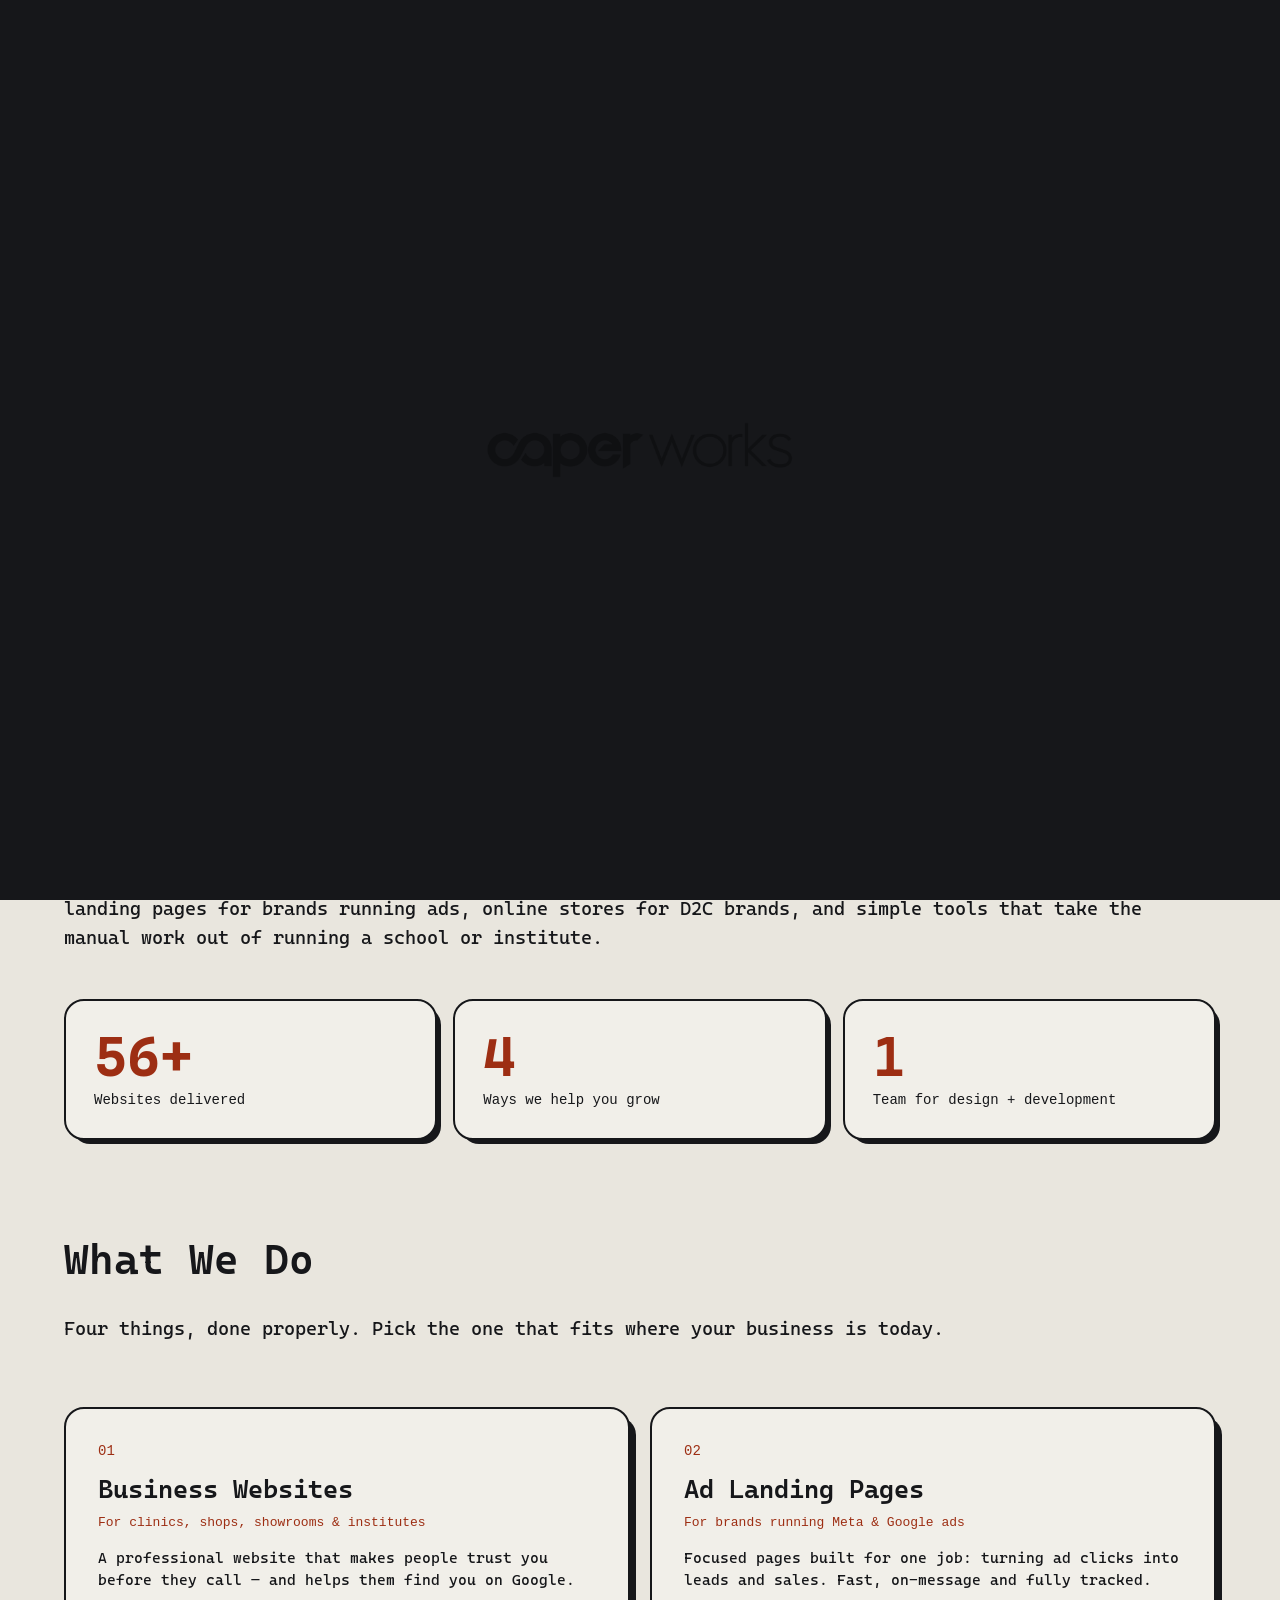
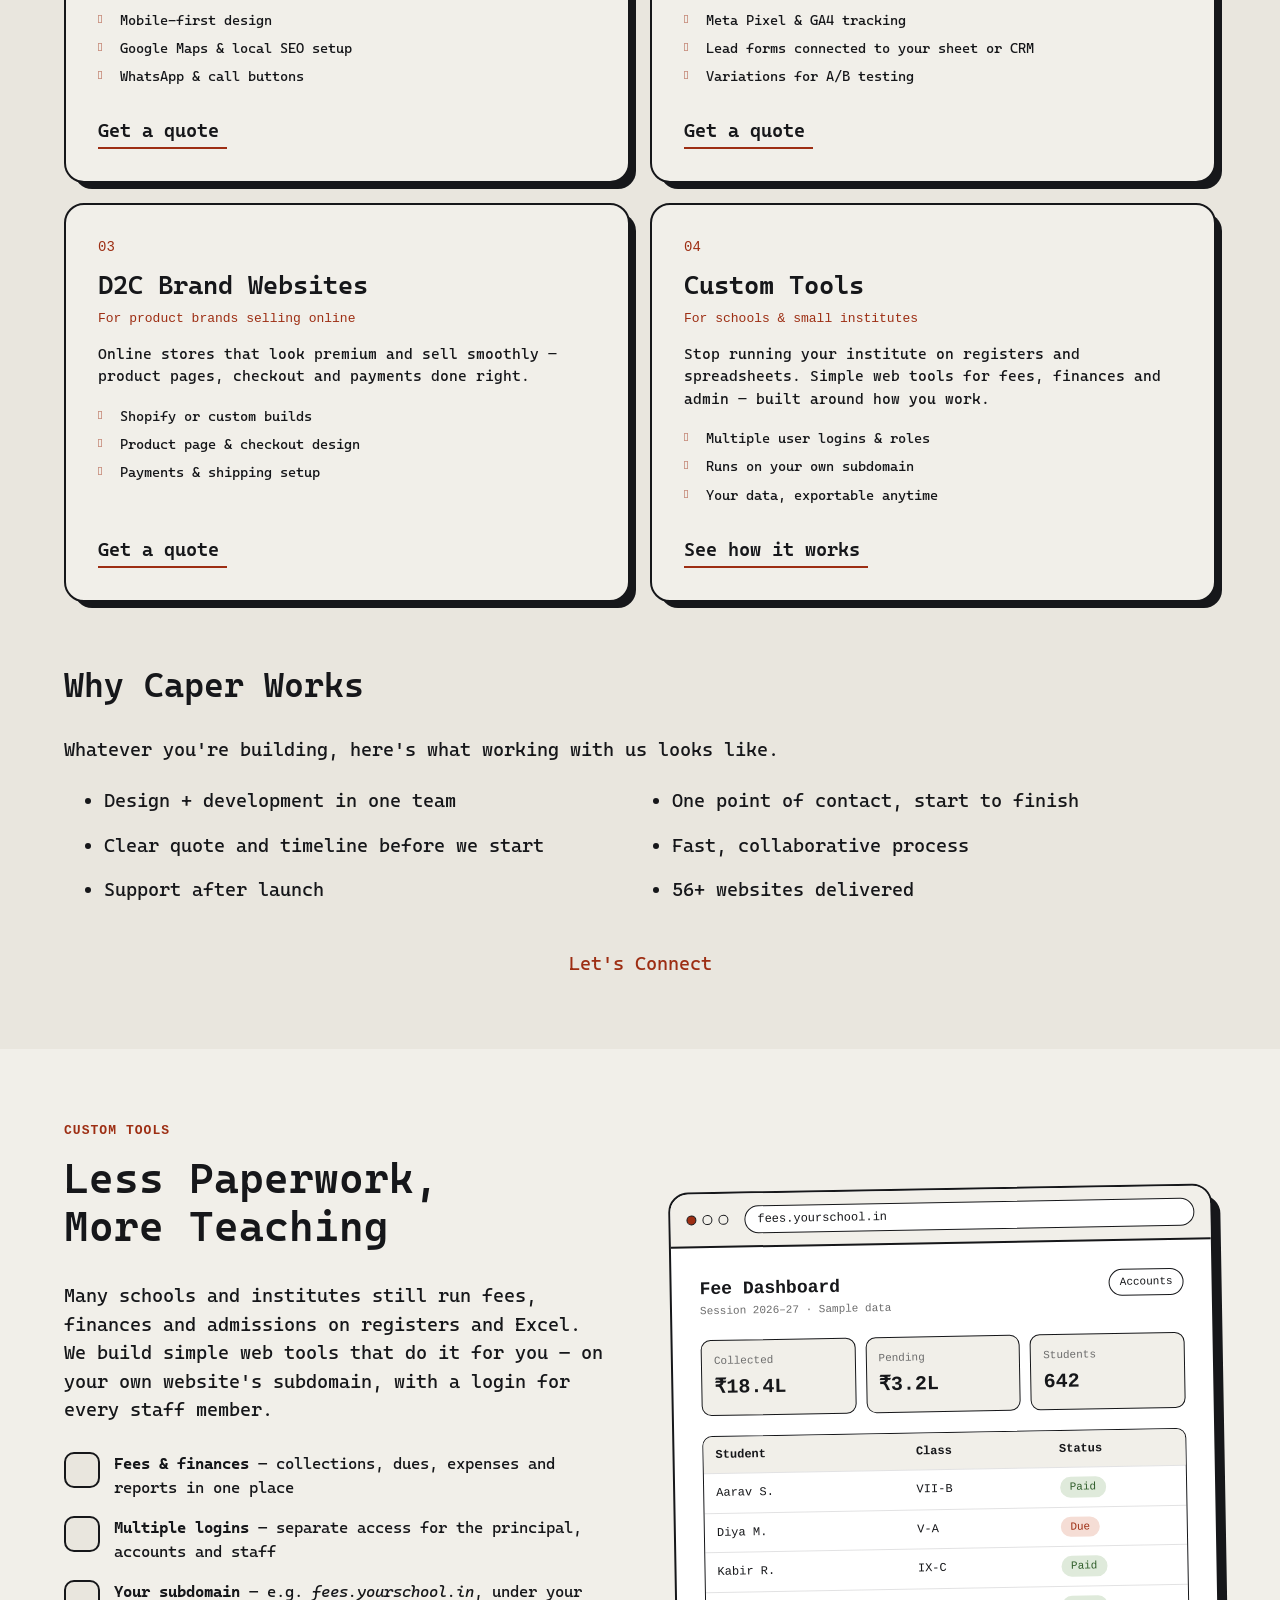
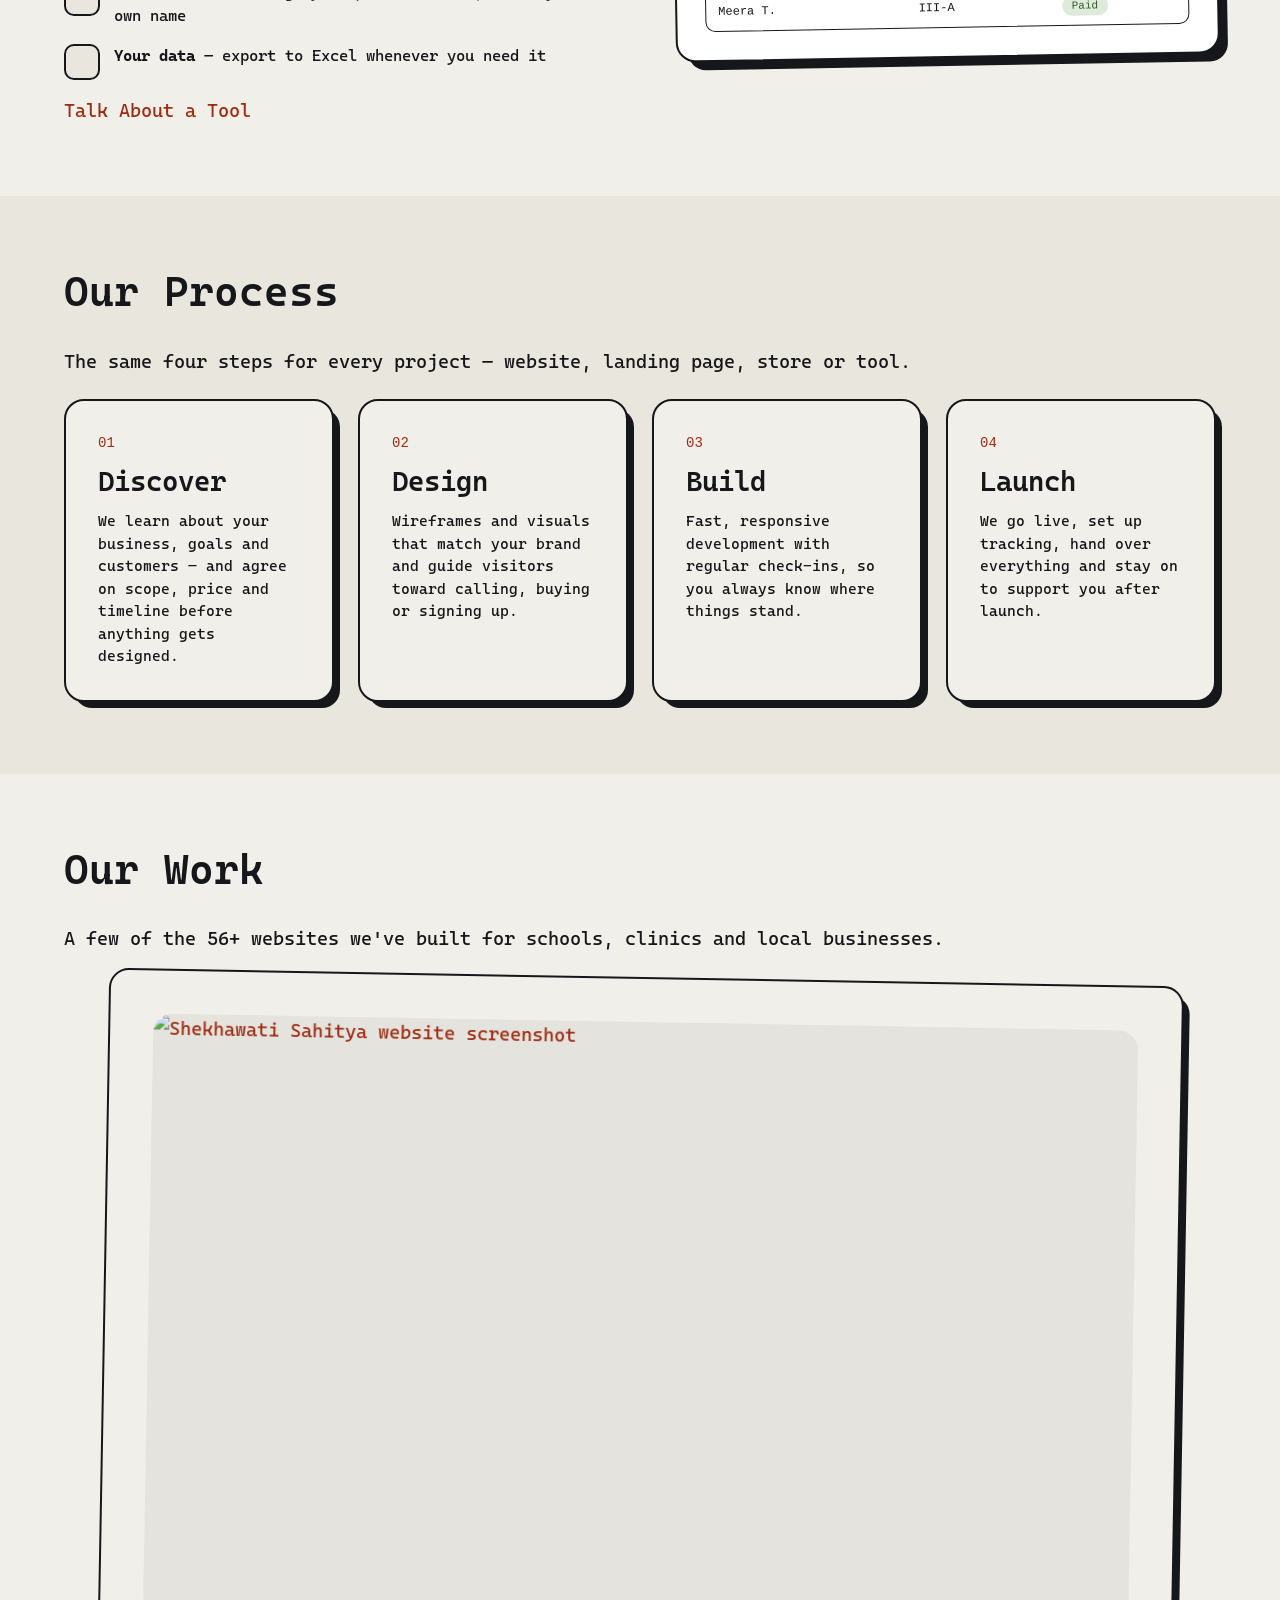
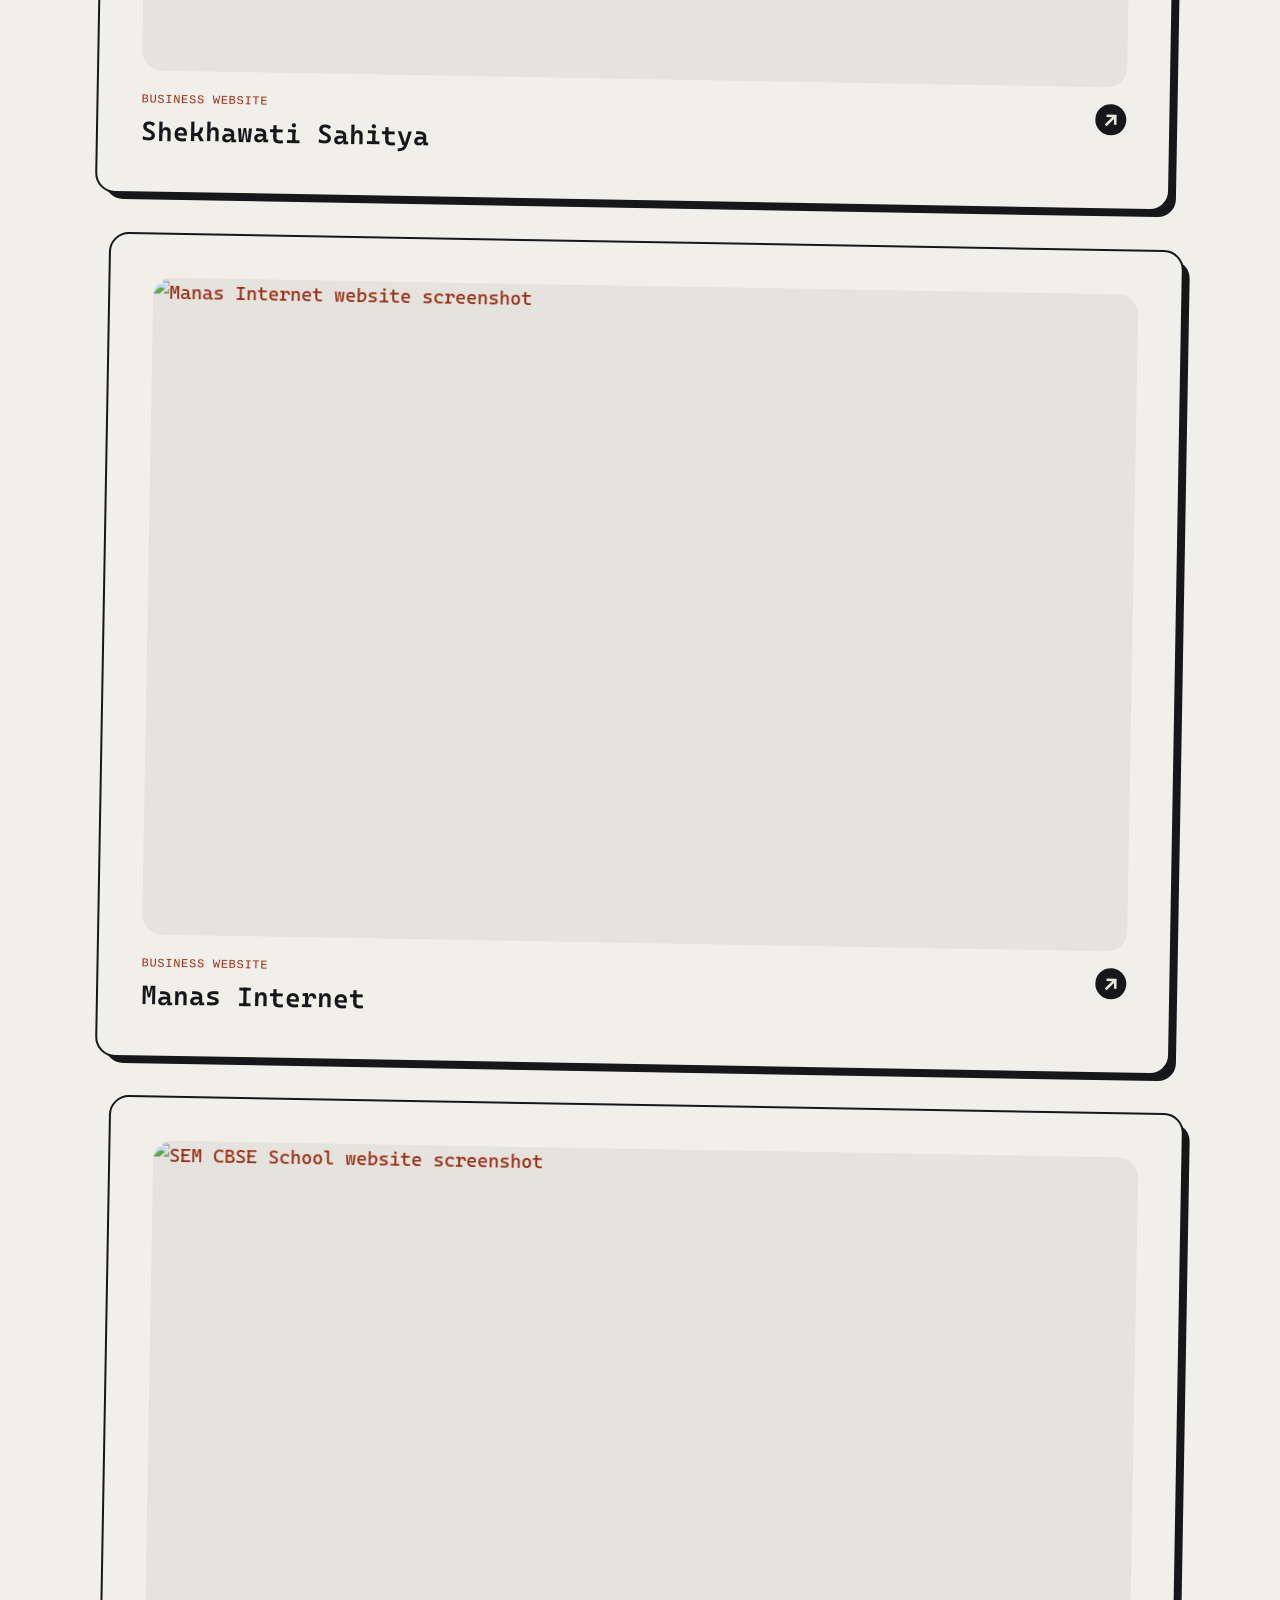
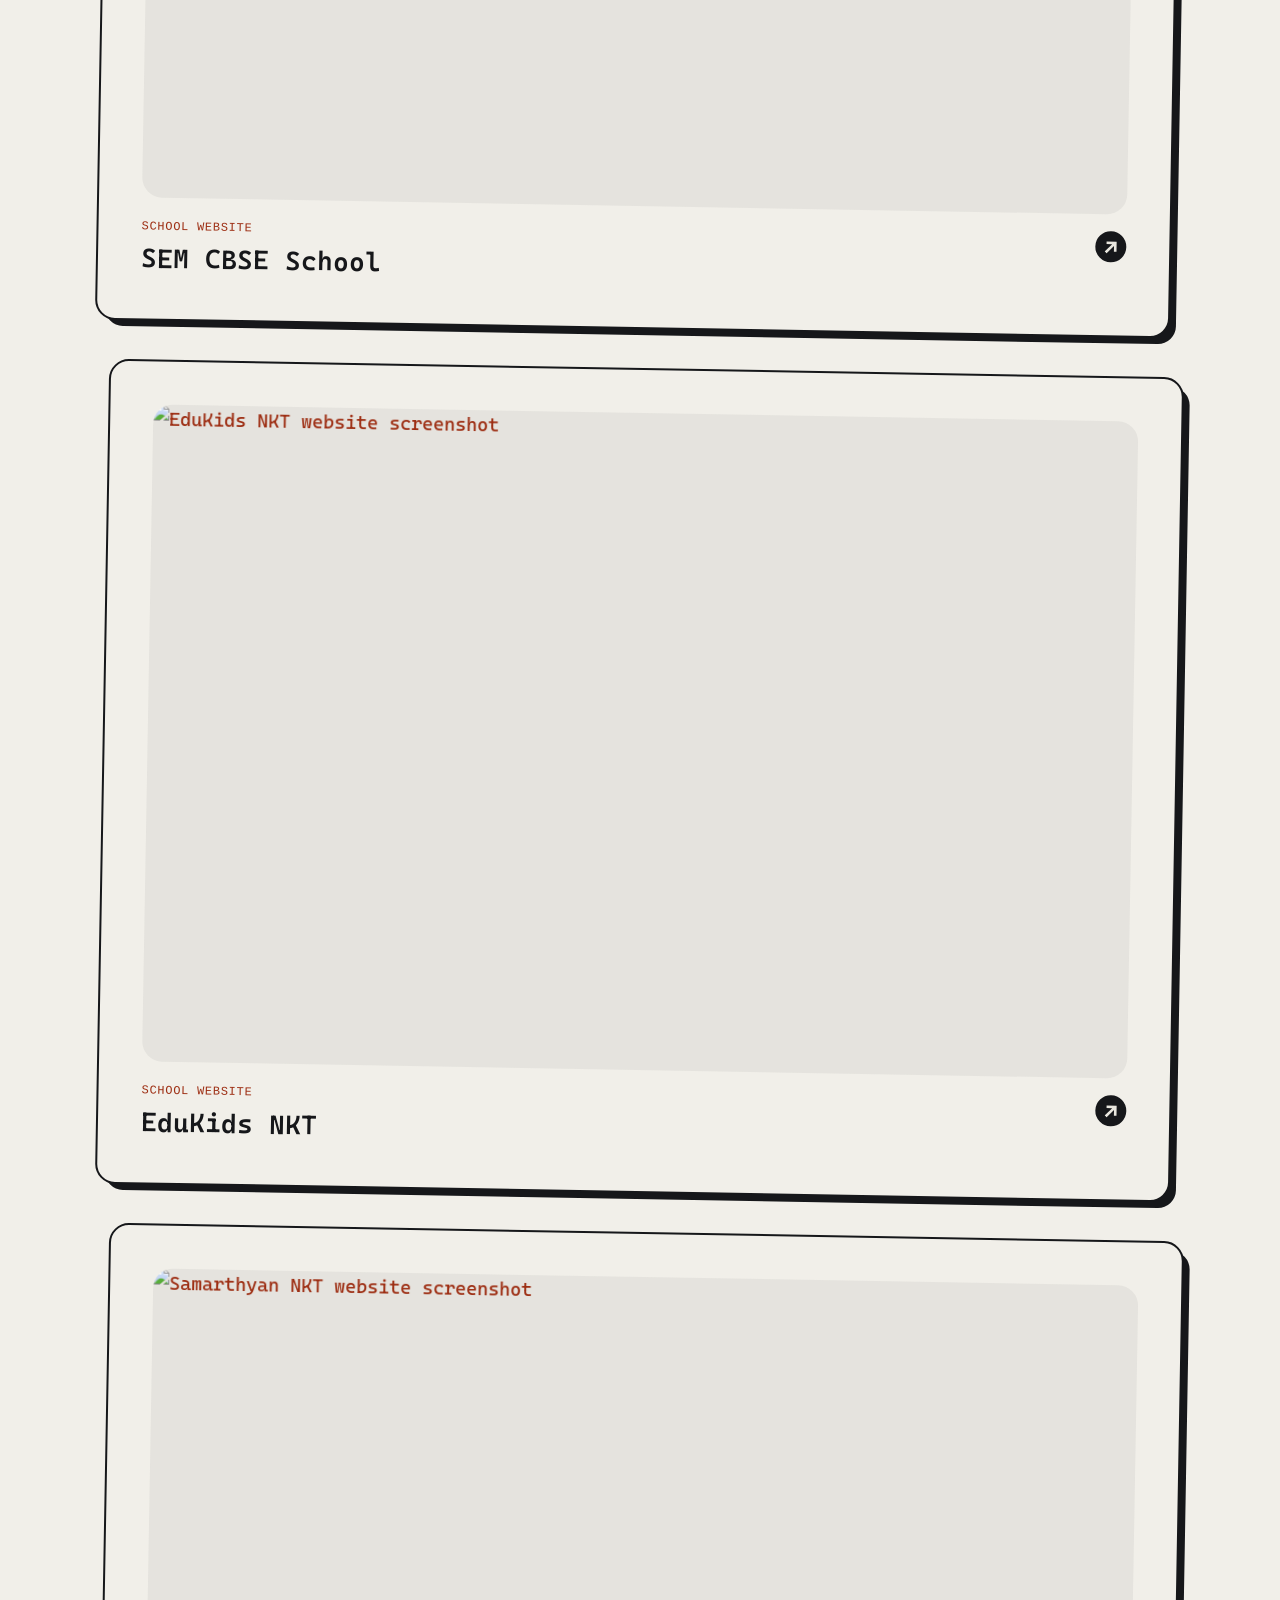
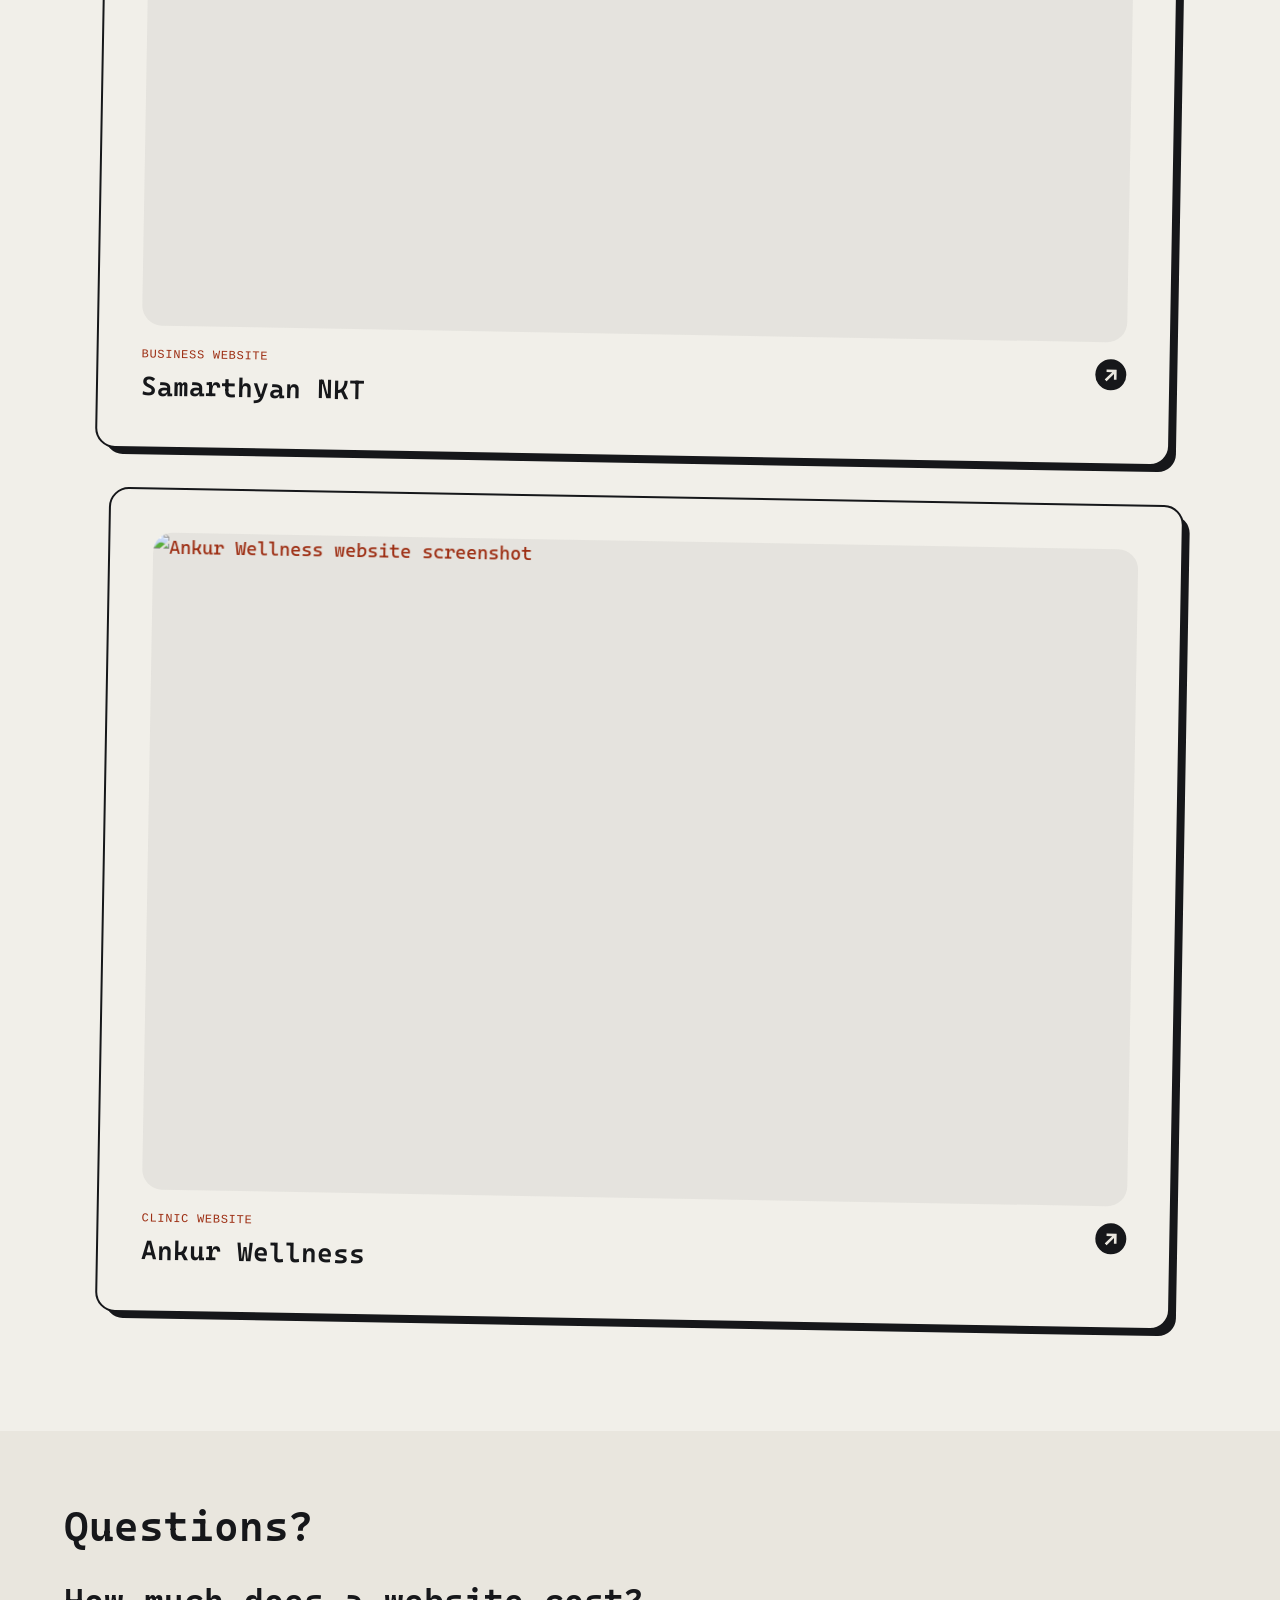
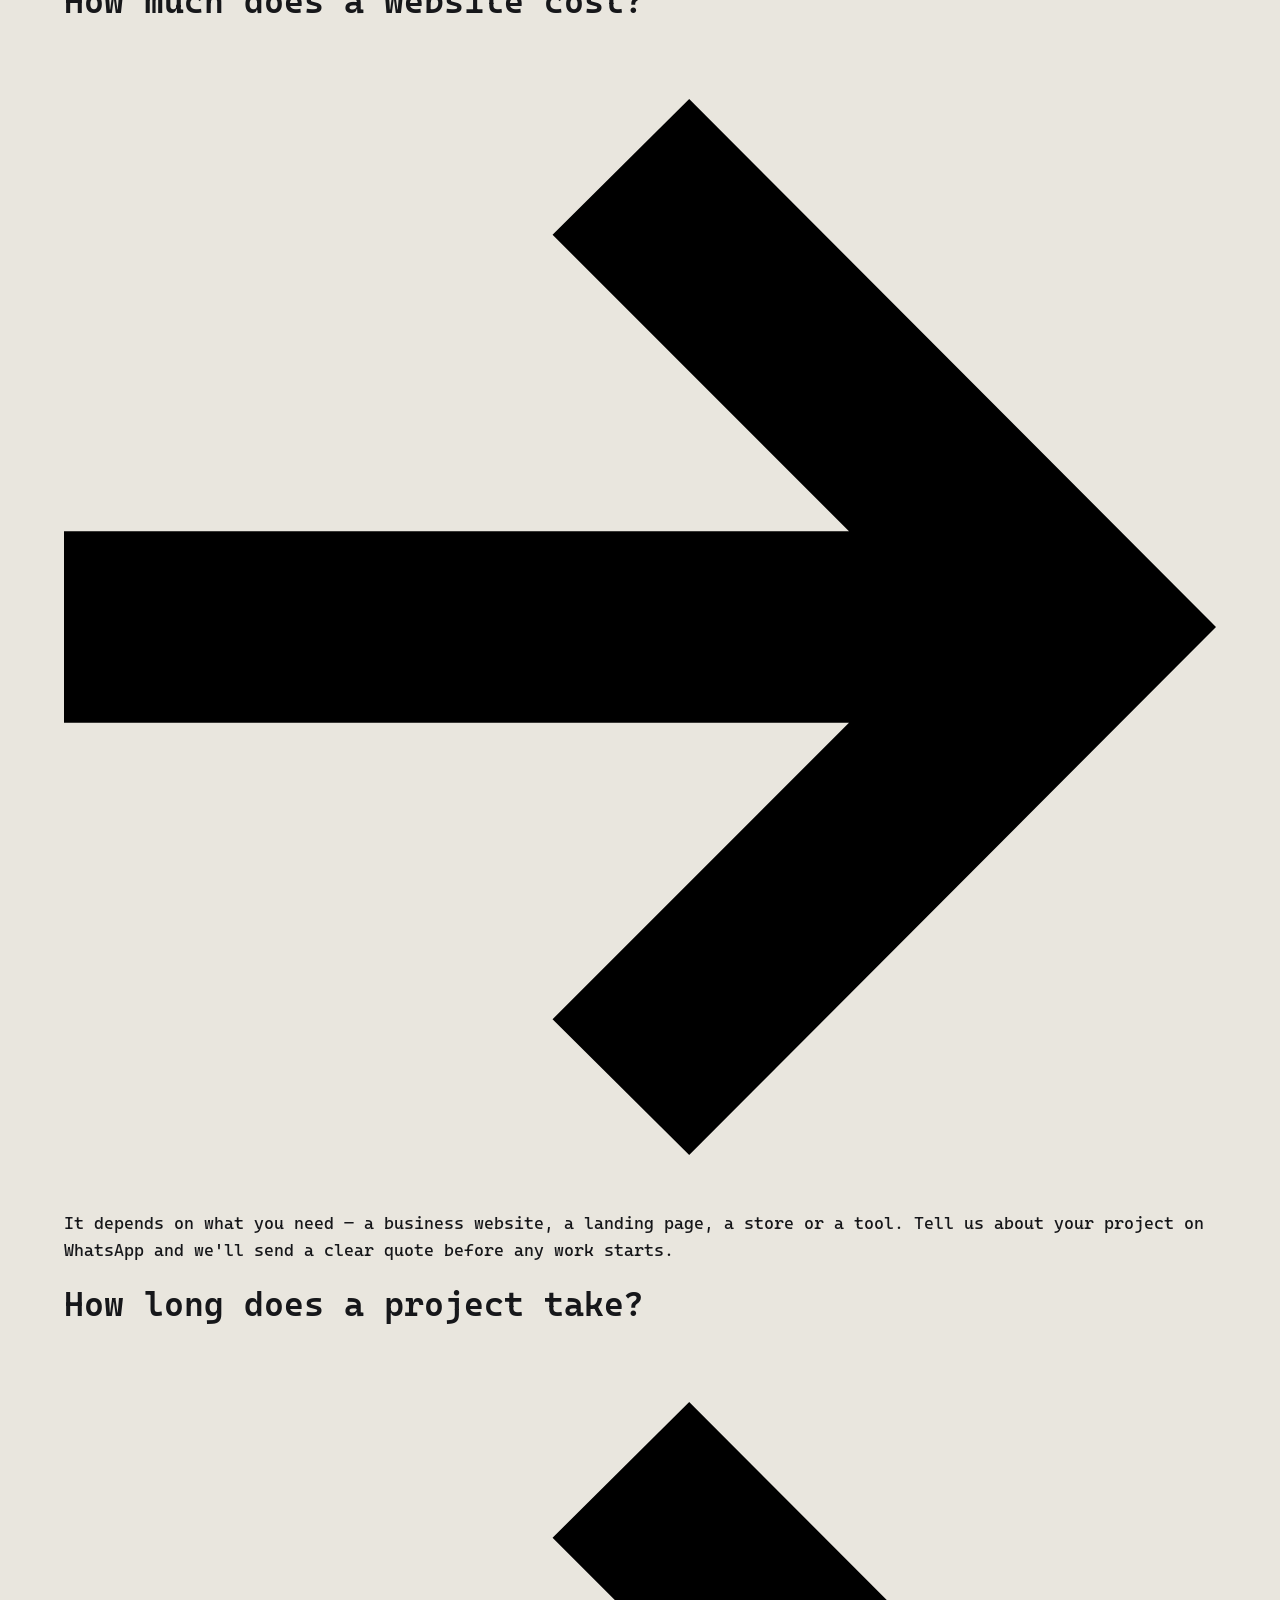
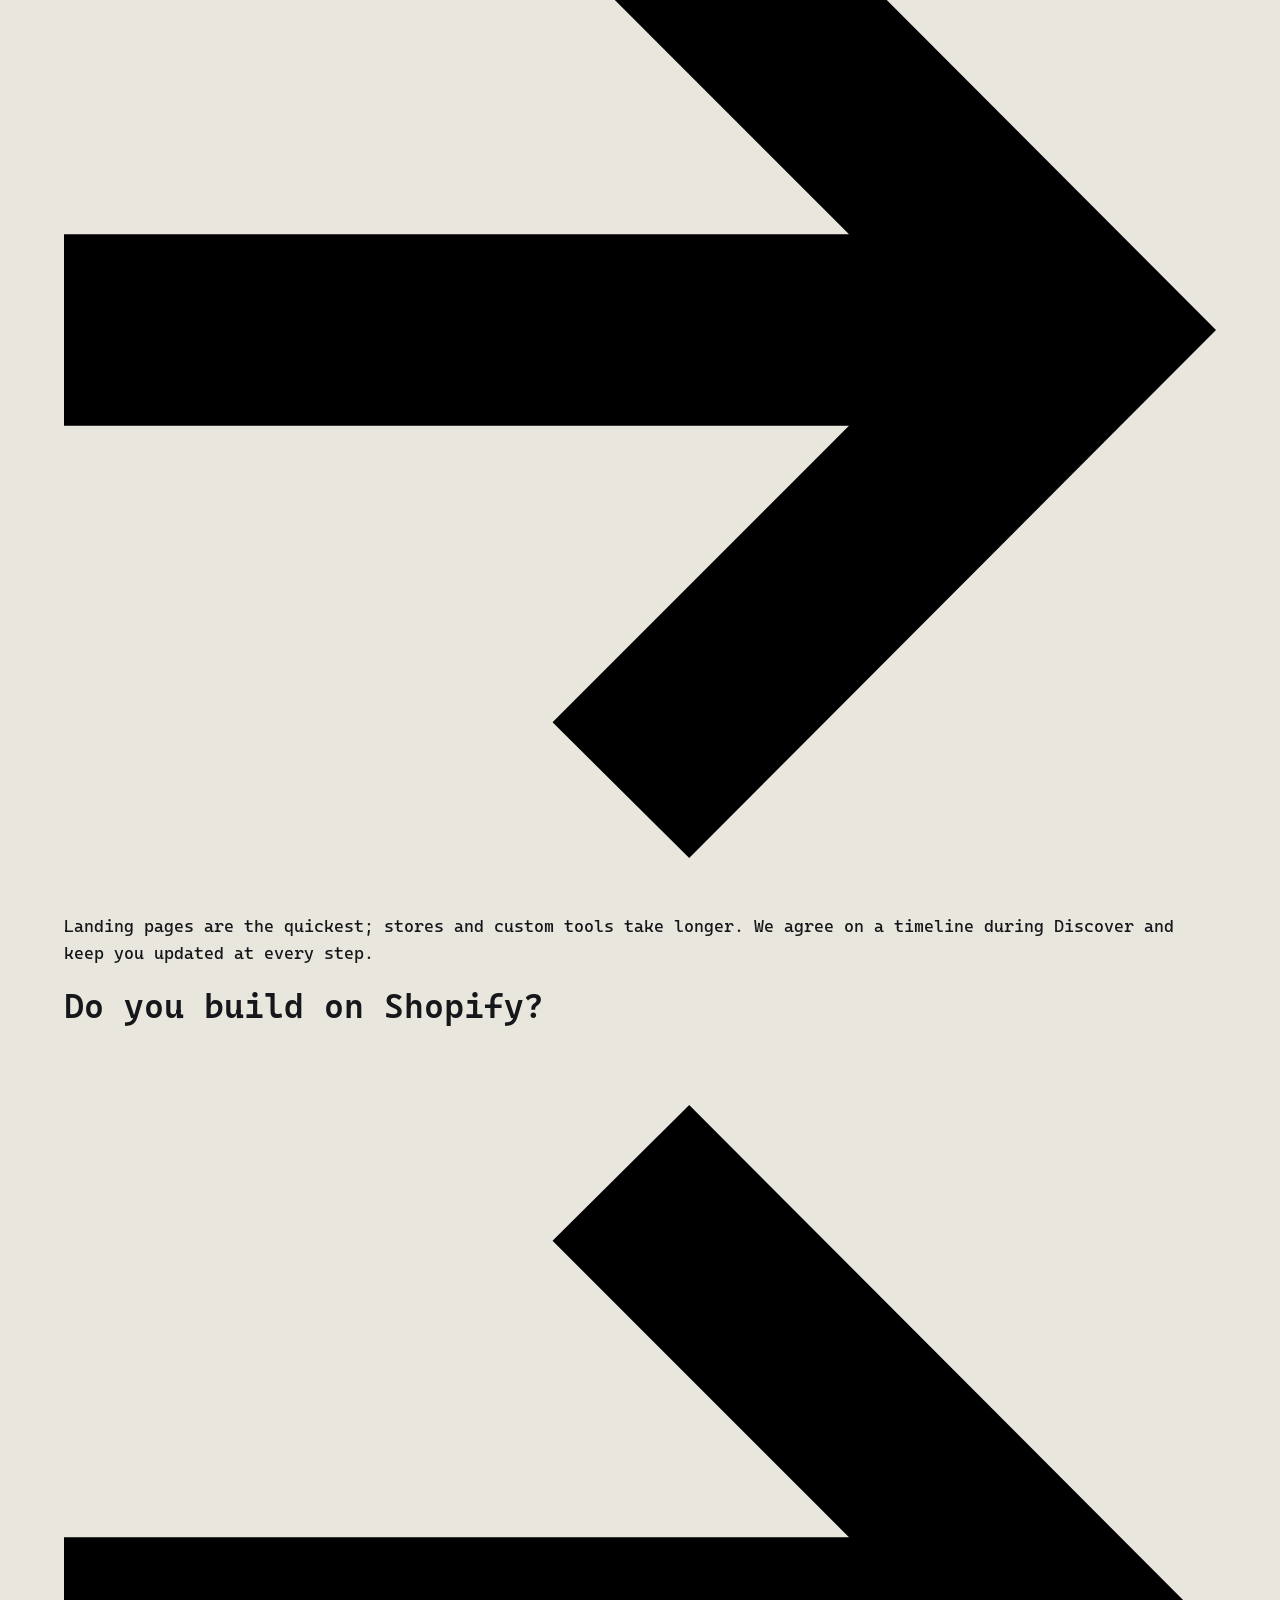
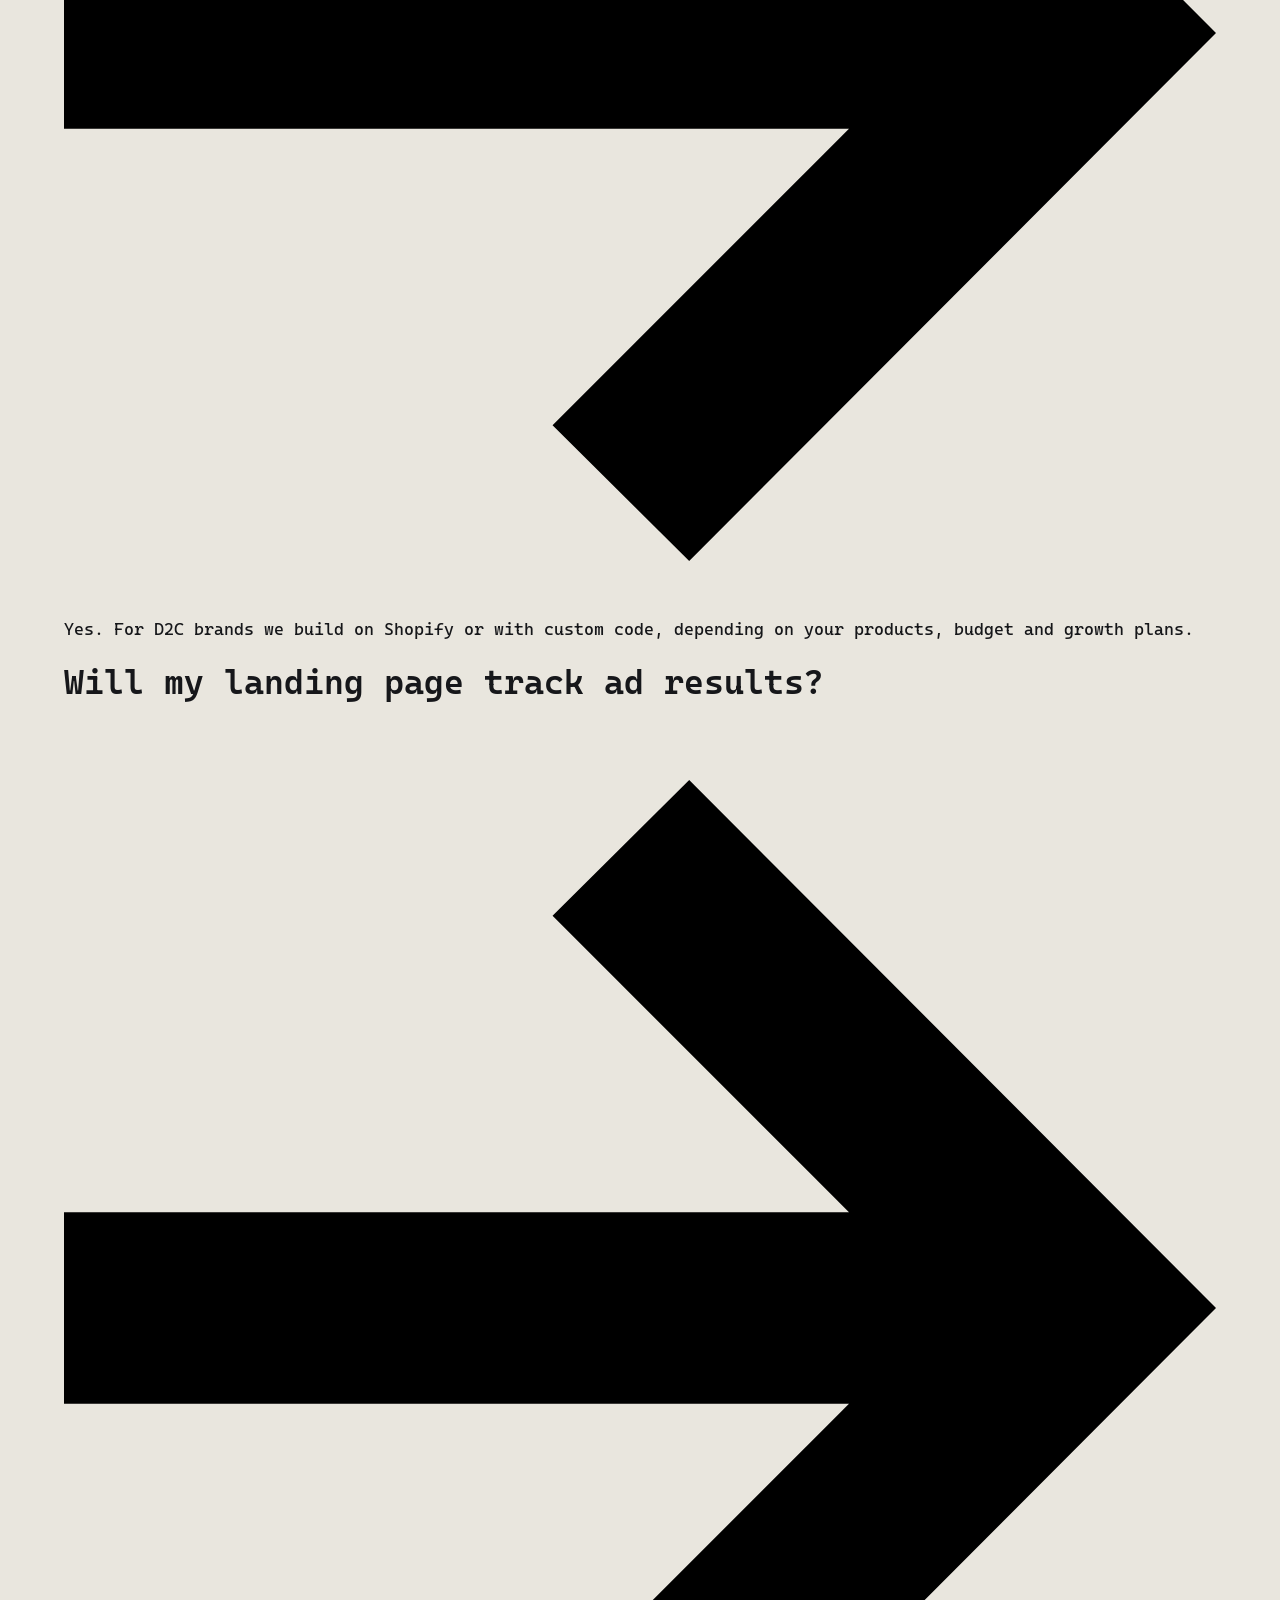
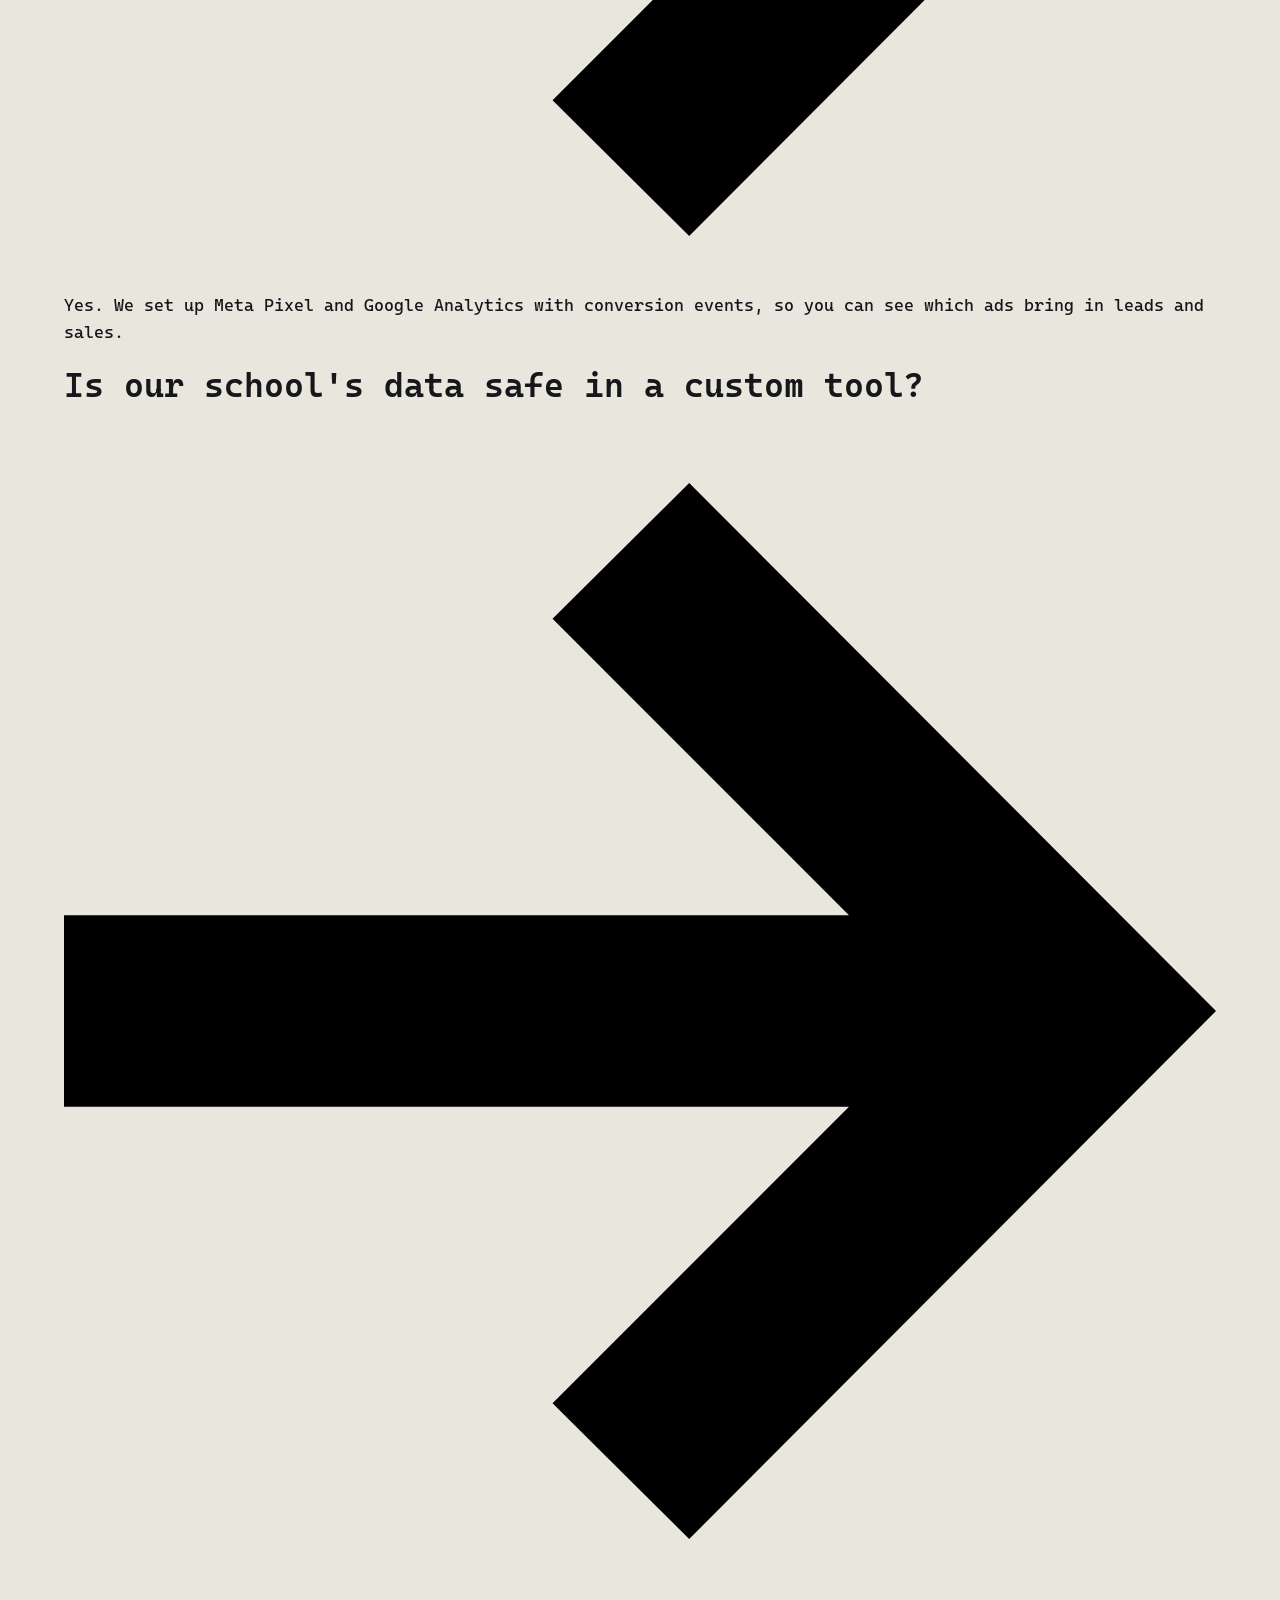
==== index.html @ ae9bd4db "Phase 1: reposition homepage around four offers + SEO fixes - New hero, about copy and 56+ proof str" ====
<!DOCTYPE html>
<html lang="en">
	<head>

		<!-- Title -->
		<title>Caper Works | Website Design &amp; Development Company in Jaipur</title>

		<!-- Meta -->
		<meta charset="utf-8">
		<meta name="description" content="Caper Works is a Jaipur web design and development studio. We build business websites, ad landing pages, D2C brand websites and custom tools for schools. 56+ websites delivered.">
		<meta name="author" content="Caper Works">
		<link rel="canonical" href="https://caperworks.com/">

		<!-- Mobile Meta -->
		<meta name="viewport" content="width=device-width, initial-scale=1, shrink-to-fit=no">
		<meta name="theme-color" content="#e9e6de">

		<!-- Open Graph / social sharing -->
		<meta property="og:type" content="website">
		<meta property="og:site_name" content="Caper Works">
		<meta property="og:title" content="Caper Works | Websites, Landing Pages &amp; Tools That Grow Your Business">
		<meta property="og:description" content="Jaipur design and development studio. Business websites, ad landing pages, D2C brand websites and custom tools. 56+ websites delivered.">
		<meta property="og:url" content="https://caperworks.com/">
		<meta property="og:image" content="https://caperworks.com/assets/Logos/cp-black.png">
		<meta name="twitter:card" content="summary">

		<!-- Favicon -->
		<link rel="icon" href="assets/Logos/cp-favicon.png" type="image/png">
		<link rel="apple-touch-icon" href="assets/Logos/cp-favicon.png">

		<!-- Structured data -->
		<script type="application/ld+json">
		{
			"@context": "https://schema.org",
			"@type": "ProfessionalService",
			"name": "Caper Works",
			"url": "https://caperworks.com/",
			"logo": "https://caperworks.com/assets/Logos/cp-black.png",
			"image": "https://caperworks.com/assets/Logos/cp-black.png",
			"description": "Web design and development studio in Jaipur building business websites, ad landing pages, D2C brand websites and custom tools for schools and institutes.",
			"telephone": "+91-92564-49413",
			"email": "hello@caperworks.com",
			"address": {
				"@type": "PostalAddress",
				"streetAddress": "III, A-10, Mohru Nagar, Manyawas, Mansarovar",
				"addressLocality": "Jaipur",
				"addressRegion": "Rajasthan",
				"postalCode": "302020",
				"addressCountry": "IN"
			},
			"areaServed": "IN",
			"sameAs": ["https://instagram.com/caper.works"]
		}
		</script>

		<!--
			Analytics: add your own Google Analytics 4 ID and Meta Pixel here.
			The previous tag (G-E0SM74NZNG) belonged to the theme author and only ran on their domain, so caperworks.com had no analytics.
			Once gtag / fbq are loaded, assets/js/site.js automatically sends a "contact_click" event for every WhatsApp, call and email click.
		-->

		<!-- Google fonts (https://fonts.google.com/) -->
		<link rel="preconnect" href="https://fonts.googleapis.com">
		<link rel="preconnect" href="https://fonts.gstatic.com" crossorigin>
		<link href="https://fonts.googleapis.com/css2?family=Cascadia+Mono:wght@200..700&display=swap" rel="stylesheet">

		<!-- Libs and Plugins CSS -->
		<link rel="stylesheet" href="assets/vendor/fontawesome/css/all.min.css">
		<link rel="stylesheet" href="assets/vendor/swiper/css/swiper-bundle.min.css">

		<!-- Master CSS -->
		<link rel="stylesheet" href="assets/css/helper.css">
		<link rel="stylesheet" href="assets/css/elements.css">
		<link rel="stylesheet" href="assets/css/theme.css">

	</head>

	<body id="body" class="tt-transition tt-smooth-scroll">

		<main id="body-inner">

			<!-- Page transition (do not remove) -->
			<div id="tt-page-transition">
				<div class="tt-ptr-overlay-top"></div>
				<div class="tt-ptr-overlay-bottom"></div>
				<div class="tt-ptr-preloader">
					<div class="tt-ptr-prel-content">
						<img src="assets/Logos/cp-black.png" class="tt-ptr-prel-image" alt="Caper Works">
					</div>
				</div>
			</div>

			<div id="tt-content-wrap">

				<!-- ===== Header ===== -->
				<header id="tt-header" class="tt-header-alter tt-header-fixed tt-header-filled">
					<div class="tt-header-inner">

						<div class="tt-header-col tt-header-col-left">
							<div class="tt-logo">
								<a href="/">
									<img src="assets/Logos/cp-black.png" class="tt-logo-dark" alt="Caper Works">
								</a>
							</div>
						</div>

						<div class="tt-header-col tt-header-col-center">
							<nav class="tt-main-menu tt-m-menu-center">
								<div class="tt-main-menu-holder">
									<div class="tt-main-menu-inner">
										<div class="tt-main-menu-content">

											<div class="tt-m-menu-nav">
												<ul class="tt-main-menu-list">
													<li><a href="#services">Services</a></li>
													<li><a href="#tools">Tools</a></li>
													<li><a href="#work">Work</a></li>
													<li><a href="#process">Process</a></li>
													<li><a href="#faq">FAQ</a></li>
												</ul>
												<a href="https://wa.me/919256449413?text=Hi%20Caper%20Works%2C%20I%27d%20like%20to%20discuss%20a%20project." class="tt-btn tt-btn-primary tt-m-menu-cta hide-to-xlg" target="_blank" rel="noopener">
													<span>Let's Talk</span>
													<span class="tt-btn-icon"><i class="fa-brands fa-whatsapp"></i></span>
												</a>
											</div>

											<div class="tt-m-menu-contact">
												<div class="tt-m-menu-contact-grid">
													<div class="tt-m-menu-contact-box">
														<h3 class="tt-m-menu-contact-heading">Our Location</h3>
														<a href="https://maps.app.goo.gl/EdmcTQ9LZZFb2Lfu5" class="tt-link" target="_blank" rel="noopener">III, A-10, Mohru Nagar, Manyawas, Mansarovar, Jaipur - 302020</a>
													</div>
													<div class="tt-m-menu-contact-box">
														<h3 class="tt-m-menu-contact-heading">Contact Details</h3>
														<ul class="tt-list">
															<li><a href="tel:+919256449413" class="tt-link">+91 92564 49413</a></li>
															<li><a href="mailto:hello@caperworks.com" class="tt-link">hello@caperworks.com</a></li>
														</ul>
													</div>
													<div class="tt-m-menu-contact-box tt-m-menu-contact-box-social">
														<h3 class="tt-m-menu-contact-heading">Follow Us</h3>
														<a href="https://instagram.com/caper.works" class="tt-footer-social-link" target="_blank" rel="noopener" aria-label="Caper Works on Instagram">
															<i class="fa-brands fa-instagram" aria-hidden="true"></i>
															<span>@caper.works</span>
														</a>
													</div>
												</div>
											</div>

										</div>
									</div>
								</div>
							</nav>

							<a href="https://instagram.com/caper.works" class="tt-header-social hide-from-xlg" target="_blank" rel="noopener" aria-label="Caper Works on Instagram">
								<i class="fa-brands fa-instagram" aria-hidden="true"></i>
							</a>
						</div>

						<div class="tt-header-col tt-header-col-right">
							<div id="tt-m-menu-toggle-btn-wrap">
								<div class="tt-m-menu-toggle-btn-text">
									<span class="tt-m-menu-text-menu">Menu</span>
									<span class="tt-m-menu-text-close">Close</span>
								</div>
								<div class="tt-m-menu-toggle-btn-holder">
									<a href="#" class="tt-m-menu-toggle-btn" aria-label="Open menu"><span></span></a>
								</div>
							</div>

							<a href="https://wa.me/919256449413?text=Hi%20Caper%20Works%2C%20I%27d%20like%20to%20discuss%20a%20project." class="tt-btn tt-btn-primary hide-from-xlg" target="_blank" rel="noopener">
								<span>Let's Talk</span>
								<span class="tt-btn-icon"><i class="fa-brands fa-whatsapp"></i></span>
							</a>
						</div>

					</div>
				</header>


				<!-- ===== Hero + about ===== -->
				<div id="page-header" class="ph-full ph-full-m ph-cap-xlg ph-caption-parallax tt-site-section-hero">

					<div class="page-header-inner">
						<div class="ph-caption">
							<div class="ph-caption-inner tt-hero-caption">
								<p class="ph-caption-subtitle tt-hero-eyebrow">Web Design &amp; Development Studio · Jaipur</p>
								<h1 class="ph-caption-title">Websites, Landing Pages &amp; Tools That <span class="text-primary">Grow</span> Your Business</h1>
								<div class="ph-caption-description max-width-700">
									Design and development, done with passion, curiosity, and a little bit of mischief.
								</div>
								<div class="tt-hero-actions">
									<a href="https://wa.me/919256449413?text=Hi%20Caper%20Works%2C%20I%27d%20like%20to%20start%20a%20project." class="tt-btn tt-btn-primary" target="_blank" rel="noopener">
										<span data-hover="Start a Project">Start a Project</span>
										<span class="tt-btn-icon"><i class="fa-brands fa-whatsapp"></i></span>
									</a>
									<a href="#work" class="tt-btn tt-btn-accent">
										<span data-hover="See Our Work">See Our Work</span>
									</a>
								</div>
							</div>
						</div>
					</div>

					<div id="about" class="ph-about">
						<div class="tt-wrap">
							<div class="tt-row">
								<div class="tt-col-xl-4">
									<div class="tt-heading tt-heading-lg">
										<h2 class="tt-heading-title tt-anim-characters">Howdy,<br> We're <span class="text-primary">Caper Works</span></h2>
									</div>
								</div>
								<div class="tt-col-xl-8">
									<div class="text-xlg">
										<p class="tt-anim-lines">One studio for everything your business needs online. We design and build websites for local businesses, landing pages for brands running ads, online stores for D2C brands, and simple tools that take the manual work out of running a school or institute.</p>
									</div>
								</div>
							</div>

							<ul class="tt-proof-strip" aria-label="Caper Works at a glance">
								<li class="tt-proof-item">
									<span class="tt-proof-value">56+</span>
									<span class="tt-proof-label">Websites delivered</span>
								</li>
								<li class="tt-proof-item">
									<span class="tt-proof-value">4</span>
									<span class="tt-proof-label">Ways we help you grow</span>
								</li>
								<li class="tt-proof-item">
									<span class="tt-proof-value">1</span>
									<span class="tt-proof-label">Team for design + development</span>
								</li>
							</ul>
						</div>
					</div>

				</div>


				<!-- ===== Page content ===== -->
				<div id="tt-page-content">

					<!-- Services -->
					<div id="services" class="tt-section tt-site-section">
						<div class="tt-section-inner tt-wrap max-width-1700">

							<div class="tt-services-intro">
								<div class="tt-heading tt-heading-lg">
									<h2 class="tt-heading-title tt-anim-characters">What We Do</h2>
								</div>
								<p class="tt-anim-lines">Four things, done properly. Pick the one that fits where your business is today.</p>
							</div>

							<div class="tt-services-grid tt-services-static tt-mobile-swiper">
								<div class="swiper">
									<div class="swiper-wrapper">

										<div class="swiper-slide">
											<div class="tt-service-card tt-anim-fadeinup">
												<span class="tt-service-card-num">01</span>
												<h3 class="tt-service-card-title">Business Websites</h3>
												<p class="tt-service-card-for">For clinics, shops, showrooms &amp; institutes</p>
												<p>A professional website that makes people trust you before they call — and helps them find you on Google.</p>
												<ul class="tt-service-card-list">
													<li>Mobile-first design</li>
													<li>Google Maps &amp; local SEO setup</li>
													<li>WhatsApp &amp; call buttons</li>
												</ul>
												<a href="https://wa.me/919256449413?text=Hi%20Caper%20Works%2C%20I%20need%20a%20business%20website." class="tt-service-card-link" target="_blank" rel="noopener">Get a quote <i class="fa-solid fa-arrow-right" aria-hidden="true"></i></a>
											</div>
										</div>

										<div class="swiper-slide">
											<div class="tt-service-card tt-anim-fadeinup">
												<span class="tt-service-card-num">02</span>
												<h3 class="tt-service-card-title">Ad Landing Pages</h3>
												<p class="tt-service-card-for">For brands running Meta &amp; Google ads</p>
												<p>Focused pages built for one job: turning ad clicks into leads and sales. Fast, on-message and fully tracked.</p>
												<ul class="tt-service-card-list">
													<li>Meta Pixel &amp; GA4 tracking</li>
													<li>Lead forms connected to your sheet or CRM</li>
													<li>Variations for A/B testing</li>
												</ul>
												<a href="https://wa.me/919256449413?text=Hi%20Caper%20Works%2C%20I%20need%20a%20landing%20page%20for%20my%20ads." class="tt-service-card-link" target="_blank" rel="noopener">Get a quote <i class="fa-solid fa-arrow-right" aria-hidden="true"></i></a>
											</div>
										</div>

										<div class="swiper-slide">
											<div class="tt-service-card tt-anim-fadeinup">
												<span class="tt-service-card-num">03</span>
												<h3 class="tt-service-card-title">D2C Brand Websites</h3>
												<p class="tt-service-card-for">For product brands selling online</p>
												<p>Online stores that look premium and sell smoothly — product pages, checkout and payments done right.</p>
												<ul class="tt-service-card-list">
													<li>Shopify or custom builds</li>
													<li>Product page &amp; checkout design</li>
													<li>Payments &amp; shipping setup</li>
												</ul>
												<a href="https://wa.me/919256449413?text=Hi%20Caper%20Works%2C%20I%20need%20a%20website%20for%20my%20D2C%20brand." class="tt-service-card-link" target="_blank" rel="noopener">Get a quote <i class="fa-solid fa-arrow-right" aria-hidden="true"></i></a>
											</div>
										</div>

										<div class="swiper-slide">
											<div class="tt-service-card tt-anim-fadeinup">
												<span class="tt-service-card-num">04</span>
												<h3 class="tt-service-card-title">Custom Tools</h3>
												<p class="tt-service-card-for">For schools &amp; small institutes</p>
												<p>Stop running your institute on registers and spreadsheets. Simple web tools for fees, finances and admin — built around how you work.</p>
												<ul class="tt-service-card-list">
													<li>Multiple user logins &amp; roles</li>
													<li>Runs on your own subdomain</li>
													<li>Your data, exportable anytime</li>
												</ul>
												<a href="#tools" class="tt-service-card-link">See how it works <i class="fa-solid fa-arrow-right" aria-hidden="true"></i></a>
											</div>
										</div>

									</div>
								</div>
								<div class="tt-mobile-swiper-pagination" aria-label="Service slides"></div>
							</div>

							<div class="tt-section-block tt-services-offer">
								<div class="tt-pricing-container tt-ppl-boxed">
									<div class="tt-pricing-plan-list">
										<div class="tt-row">
											<div class="tt-col-lg-12 margin-auto">
												<div class="tt-pricing-plan tt-ppl-services-card tt-anim-fadeinup">
													<div class="tt-ppl-header">
														<h3 class="tt-ppl-name">Why Caper Works</h3>
														<div class="tt-ppl-description">Whatever you're building, here's what working with us looks like.</div>
													</div>
													<div class="tt-ppl-features">
														<ul class="tt-ppl-features-list tt-ppl-features-grid">
															<li class="tt-ppl-feature"><span class="tt-ppl-feature-icon"><i class="fa-solid fa-check"></i></span><span class="tt-ppl-feature-text">Design + development in one team</span></li>
															<li class="tt-ppl-feature"><span class="tt-ppl-feature-icon"><i class="fa-solid fa-check"></i></span><span class="tt-ppl-feature-text">One point of contact, start to finish</span></li>
															<li class="tt-ppl-feature"><span class="tt-ppl-feature-icon"><i class="fa-solid fa-check"></i></span><span class="tt-ppl-feature-text">Clear quote and timeline before we start</span></li>
															<li class="tt-ppl-feature"><span class="tt-ppl-feature-icon"><i class="fa-solid fa-check"></i></span><span class="tt-ppl-feature-text">Fast, collaborative process</span></li>
															<li class="tt-ppl-feature"><span class="tt-ppl-feature-icon"><i class="fa-solid fa-check"></i></span><span class="tt-ppl-feature-text">Support after launch</span></li>
															<li class="tt-ppl-feature"><span class="tt-ppl-feature-icon"><i class="fa-solid fa-check"></i></span><span class="tt-ppl-feature-text">56+ websites delivered</span></li>
														</ul>
													</div>
													<div class="tt-ppl-button">
														<a href="#contact" class="tt-btn tt-btn-primary">
															<span data-hover="Let's Connect">Let's Connect</span>
														</a>
													</div>
												</div>
											</div>
										</div>
									</div>
								</div>
							</div>

						</div>
					</div>


					<!-- Tools spotlight -->
					<div id="tools" class="tt-section tt-site-section">
						<div class="tt-section-inner tt-wrap max-width-1600">
							<div class="tt-tools-grid">

								<div class="tt-tools-copy">
									<p class="tt-section-eyebrow">Custom Tools</p>
									<div class="tt-heading tt-heading-lg">
										<h2 class="tt-heading-title tt-anim-characters">Less Paperwork, More Teaching</h2>
									</div>
									<p class="tt-anim-lines">Many schools and institutes still run fees, finances and admissions on registers and Excel. We build simple web tools that do it for you — on your own website's subdomain, with a login for every staff member.</p>

									<ul class="tt-tools-features">
										<li><i class="fa-solid fa-indian-rupee-sign" aria-hidden="true"></i><span><strong>Fees &amp; finances</strong> — collections, dues, expenses and reports in one place</span></li>
										<li><i class="fa-solid fa-users" aria-hidden="true"></i><span><strong>Multiple logins</strong> — separate access for the principal, accounts and staff</span></li>
										<li><i class="fa-solid fa-globe" aria-hidden="true"></i><span><strong>Your subdomain</strong> — e.g. <em>fees.yourschool.in</em>, under your own name</span></li>
										<li><i class="fa-solid fa-file-export" aria-hidden="true"></i><span><strong>Your data</strong> — export to Excel whenever you need it</span></li>
									</ul>

									<a href="https://wa.me/919256449413?text=Hi%20Caper%20Works%2C%20I%27d%20like%20a%20custom%20tool%20for%20my%20school%20or%20institute." class="tt-btn tt-btn-primary margin-top-20" target="_blank" rel="noopener">
										<span data-hover="Talk About a Tool">Talk About a Tool</span>
										<span class="tt-btn-icon"><i class="fa-brands fa-whatsapp"></i></span>
									</a>
								</div>

								<div class="tt-tools-mock" aria-hidden="true">
									<div class="tt-mock-window">
										<div class="tt-mock-bar">
											<span></span><span></span><span></span>
											<div class="tt-mock-url">fees.yourschool.in</div>
										</div>
										<div class="tt-mock-body">
											<div class="tt-mock-head">
												<div>
													<div class="tt-mock-title">Fee Dashboard</div>
													<div class="tt-mock-sub">Session 2026–27 · Sample data</div>
												</div>
												<div class="tt-mock-user"><i class="fa-solid fa-user"></i> Accounts</div>
											</div>
											<div class="tt-mock-kpis">
												<div class="tt-mock-kpi"><span>Collected</span><strong>₹18.4L</strong></div>
												<div class="tt-mock-kpi"><span>Pending</span><strong>₹3.2L</strong></div>
												<div class="tt-mock-kpi"><span>Students</span><strong>642</strong></div>
											</div>
											<div class="tt-mock-table">
												<div class="tt-mock-row tt-mock-row-head"><span>Student</span><span>Class</span><span>Status</span></div>
												<div class="tt-mock-row"><span>Aarav S.</span><span>VII-B</span><span class="tt-mock-pill tt-mock-paid">Paid</span></div>
												<div class="tt-mock-row"><span>Diya M.</span><span>V-A</span><span class="tt-mock-pill tt-mock-due">Due</span></div>
												<div class="tt-mock-row"><span>Kabir R.</span><span>IX-C</span><span class="tt-mock-pill tt-mock-paid">Paid</span></div>
												<div class="tt-mock-row"><span>Meera T.</span><span>III-A</span><span class="tt-mock-pill tt-mock-paid">Paid</span></div>
											</div>
										</div>
									</div>
								</div>

							</div>
						</div>
					</div>


					<!-- Process -->
					<div id="process" class="tt-section tt-site-section">
						<div class="tt-section-inner tt-wrap max-width-1600">
							<div class="tt-heading tt-heading-lg">
								<h2 class="tt-heading-title tt-anim-characters">Our Process</h2>
							</div>
							<p class="tt-anim-lines margin-bottom-40">The same four steps for every project — website, landing page, store or tool.</p>

							<div class="tt-process-grid">
								<div class="tt-process-step">
									<span class="tt-process-step-num">01</span>
									<h3 class="tt-process-step-title">Discover</h3>
									<p>We learn about your business, goals and customers — and agree on scope, price and timeline before anything gets designed.</p>
								</div>
								<div class="tt-process-arrow" aria-hidden="true"><i class="fa-solid fa-arrow-right"></i></div>
								<div class="tt-process-step">
									<span class="tt-process-step-num">02</span>
									<h3 class="tt-process-step-title">Design</h3>
									<p>Wireframes and visuals that match your brand and guide visitors toward calling, buying or signing up.</p>
								</div>
								<div class="tt-process-arrow" aria-hidden="true"><i class="fa-solid fa-arrow-right"></i></div>
								<div class="tt-process-step">
									<span class="tt-process-step-num">03</span>
									<h3 class="tt-process-step-title">Build</h3>
									<p>Fast, responsive development with regular check-ins, so you always know where things stand.</p>
								</div>
								<div class="tt-process-arrow" aria-hidden="true"><i class="fa-solid fa-arrow-right"></i></div>
								<div class="tt-process-step">
									<span class="tt-process-step-num">04</span>
									<h3 class="tt-process-step-title">Launch</h3>
									<p>We go live, set up tracking, hand over everything and stay on to support you after launch.</p>
								</div>
							</div>
						</div>
					</div>


					<!-- Work -->
					<div id="work" class="tt-section tt-site-section">
						<div class="tt-section-inner">

							<div class="tt-heading tt-heading-lg margin-bottom-60">
								<h2 class="tt-heading-title tt-anim-characters">Our Work</h2>
							</div>
							<p class="tt-anim-lines margin-bottom-40">A few of the 56+ websites we've built for schools, clinics and local businesses.</p>

							<div class="tt-portfolio-grid tt-pgi-boxed tt-pgi-tilted">
								<div class="tt-grid tt-grid-col-3 tt-grid-gap-3 tt-grid-appear tt-portfolio-mobile-swiper">
									<div class="tt-grid-list">
										<div class="swiper">
											<div class="swiper-wrapper">

												<div class="swiper-slide">
													<div class="tt-grid-item"><div class="tt-grid-item-inner"><div class="tt-portfolio-grid-item">
														<a href="https://shekhawatisahitya.in" class="tt-pgi-image" target="_blank" rel="noopener">
															<img src="assets/img/portfolio/work/shekhawatisahitya-800.jpg" loading="lazy" alt="Shekhawati Sahitya website screenshot">
														</a>
														<div class="tt-pgi-info">
															<div>
																<span class="tt-pgi-tag">Business Website</span>
																<h3 class="tt-pgi-title"><a href="https://shekhawatisahitya.in" target="_blank" rel="noopener">Shekhawati Sahitya</a></h3>
															</div>
															<a href="https://shekhawatisahitya.in" class="tt-pgi-icon" target="_blank" rel="noopener" aria-label="Visit Shekhawati Sahitya">
																<svg xmlns="http://www.w3.org/2000/svg" viewBox="0 0 24 24"><path d="M13.025 1l-2.847 2.828 6.176 6.176h-16.354v3.992h16.354l-6.176 6.176 2.847 2.828 10.975-11z"></path></svg>
															</a>
														</div>
													</div></div></div>
												</div>

												<div class="swiper-slide">
													<div class="tt-grid-item"><div class="tt-grid-item-inner"><div class="tt-portfolio-grid-item">
														<a href="https://manasinternet.in" class="tt-pgi-image" target="_blank" rel="noopener">
															<img src="assets/img/portfolio/work/manasinternet-800.jpg" loading="lazy" alt="Manas Internet website screenshot">
														</a>
														<div class="tt-pgi-info">
															<div>
																<span class="tt-pgi-tag">Business Website</span>
																<h3 class="tt-pgi-title"><a href="https://manasinternet.in" target="_blank" rel="noopener">Manas Internet</a></h3>
															</div>
															<a href="https://manasinternet.in" class="tt-pgi-icon" target="_blank" rel="noopener" aria-label="Visit Manas Internet">
																<svg xmlns="http://www.w3.org/2000/svg" viewBox="0 0 24 24"><path d="M13.025 1l-2.847 2.828 6.176 6.176h-16.354v3.992h16.354l-6.176 6.176 2.847 2.828 10.975-11z"></path></svg>
															</a>
														</div>
													</div></div></div>
												</div>

												<div class="swiper-slide">
													<div class="tt-grid-item"><div class="tt-grid-item-inner"><div class="tt-portfolio-grid-item">
														<a href="https://semcbseschool.com" class="tt-pgi-image" target="_blank" rel="noopener">
															<img src="assets/img/portfolio/work/semcbseschool-800.jpg" loading="lazy" alt="SEM CBSE School website screenshot">
														</a>
														<div class="tt-pgi-info">
															<div>
																<span class="tt-pgi-tag">School Website</span>
																<h3 class="tt-pgi-title"><a href="https://semcbseschool.com" target="_blank" rel="noopener">SEM CBSE School</a></h3>
															</div>
															<a href="https://semcbseschool.com" class="tt-pgi-icon" target="_blank" rel="noopener" aria-label="Visit SEM CBSE School">
																<svg xmlns="http://www.w3.org/2000/svg" viewBox="0 0 24 24"><path d="M13.025 1l-2.847 2.828 6.176 6.176h-16.354v3.992h16.354l-6.176 6.176 2.847 2.828 10.975-11z"></path></svg>
															</a>
														</div>
													</div></div></div>
												</div>

												<div class="swiper-slide">
													<div class="tt-grid-item"><div class="tt-grid-item-inner"><div class="tt-portfolio-grid-item">
														<a href="https://edukidsnkt.in" class="tt-pgi-image" target="_blank" rel="noopener">
															<img src="assets/img/portfolio/work/edukidsnkt-800.jpg" loading="lazy" alt="EduKids NKT website screenshot">
														</a>
														<div class="tt-pgi-info">
															<div>
																<span class="tt-pgi-tag">School Website</span>
																<h3 class="tt-pgi-title"><a href="https://edukidsnkt.in" target="_blank" rel="noopener">EduKids NKT</a></h3>
															</div>
															<a href="https://edukidsnkt.in" class="tt-pgi-icon" target="_blank" rel="noopener" aria-label="Visit EduKids NKT">
																<svg xmlns="http://www.w3.org/2000/svg" viewBox="0 0 24 24"><path d="M13.025 1l-2.847 2.828 6.176 6.176h-16.354v3.992h16.354l-6.176 6.176 2.847 2.828 10.975-11z"></path></svg>
															</a>
														</div>
													</div></div></div>
												</div>

												<div class="swiper-slide">
													<div class="tt-grid-item"><div class="tt-grid-item-inner"><div class="tt-portfolio-grid-item">
														<a href="https://samarthyankt.in" class="tt-pgi-image" target="_blank" rel="noopener">
															<img src="assets/img/portfolio/work/samarthyankt-800.jpg" loading="lazy" alt="Samarthyan NKT website screenshot">
														</a>
														<div class="tt-pgi-info">
															<div>
																<span class="tt-pgi-tag">Business Website</span>
																<h3 class="tt-pgi-title"><a href="https://samarthyankt.in" target="_blank" rel="noopener">Samarthyan NKT</a></h3>
															</div>
															<a href="https://samarthyankt.in" class="tt-pgi-icon" target="_blank" rel="noopener" aria-label="Visit Samarthyan NKT">
																<svg xmlns="http://www.w3.org/2000/svg" viewBox="0 0 24 24"><path d="M13.025 1l-2.847 2.828 6.176 6.176h-16.354v3.992h16.354l-6.176 6.176 2.847 2.828 10.975-11z"></path></svg>
															</a>
														</div>
													</div></div></div>
												</div>

												<div class="swiper-slide">
													<div class="tt-grid-item"><div class="tt-grid-item-inner"><div class="tt-portfolio-grid-item">
														<a href="https://ankurwellness.in" class="tt-pgi-image" target="_blank" rel="noopener">
															<img src="assets/img/portfolio/work/ankurwellness-800.jpg" loading="lazy" alt="Ankur Wellness website screenshot">
														</a>
														<div class="tt-pgi-info">
															<div>
																<span class="tt-pgi-tag">Clinic Website</span>
																<h3 class="tt-pgi-title"><a href="https://ankurwellness.in" target="_blank" rel="noopener">Ankur Wellness</a></h3>
															</div>
															<a href="https://ankurwellness.in" class="tt-pgi-icon" target="_blank" rel="noopener" aria-label="Visit Ankur Wellness">
																<svg xmlns="http://www.w3.org/2000/svg" viewBox="0 0 24 24"><path d="M13.025 1l-2.847 2.828 6.176 6.176h-16.354v3.992h16.354l-6.176 6.176 2.847 2.828 10.975-11z"></path></svg>
															</a>
														</div>
													</div></div></div>
												</div>

											</div>
										</div>
										<div class="tt-mobile-swiper-pagination" aria-label="Portfolio slides"></div>
									</div>
								</div>
							</div>

						</div>
					</div>


					<!-- FAQ -->
					<div id="faq" class="tt-section tt-site-section">
						<div class="tt-section-inner tt-wrap max-width-1600">
							<div class="tt-heading tt-heading-lg margin-bottom-40">
								<h2 class="tt-heading-title tt-anim-characters">Questions?</h2>
							</div>

							<div class="tt-accordion tt-acc-boxed tt-acc-tilted">

								<div class="tt-accordion-item">
									<div class="tt-accordion-heading">
										<div class="tt-acc-head"><div class="tt-acc-head-inner"><h3 class="tt-acc-head-title">How much does a website cost?</h3></div></div>
										<div class="tt-accordion-caret"><div class="tt-accordion-caret-inner"><svg xmlns="http://www.w3.org/2000/svg" viewBox="0 0 24 24"><path d="M13.025 1l-2.847 2.828 6.176 6.176h-16.354v3.992h16.354l-6.176 6.176 2.847 2.828 10.975-11z"></path></svg></div></div>
									</div>
									<div class="tt-accordion-content">
										<p>It depends on what you need — a business website, a landing page, a store or a tool. Tell us about your project on WhatsApp and we'll send a clear quote before any work starts.</p>
									</div>
								</div>

								<div class="tt-accordion-item">
									<div class="tt-accordion-heading">
										<div class="tt-acc-head"><div class="tt-acc-head-inner"><h3 class="tt-acc-head-title">How long does a project take?</h3></div></div>
										<div class="tt-accordion-caret"><div class="tt-accordion-caret-inner"><svg xmlns="http://www.w3.org/2000/svg" viewBox="0 0 24 24"><path d="M13.025 1l-2.847 2.828 6.176 6.176h-16.354v3.992h16.354l-6.176 6.176 2.847 2.828 10.975-11z"></path></svg></div></div>
									</div>
									<div class="tt-accordion-content">
										<p>Landing pages are the quickest; stores and custom tools take longer. We agree on a timeline during Discover and keep you updated at every step.</p>
									</div>
								</div>

								<div class="tt-accordion-item">
									<div class="tt-accordion-heading">
										<div class="tt-acc-head"><div class="tt-acc-head-inner"><h3 class="tt-acc-head-title">Do you build on Shopify?</h3></div></div>
										<div class="tt-accordion-caret"><div class="tt-accordion-caret-inner"><svg xmlns="http://www.w3.org/2000/svg" viewBox="0 0 24 24"><path d="M13.025 1l-2.847 2.828 6.176 6.176h-16.354v3.992h16.354l-6.176 6.176 2.847 2.828 10.975-11z"></path></svg></div></div>
									</div>
									<div class="tt-accordion-content">
										<p>Yes. For D2C brands we build on Shopify or with custom code, depending on your products, budget and growth plans.</p>
									</div>
								</div>

								<div class="tt-accordion-item">
									<div class="tt-accordion-heading">
										<div class="tt-acc-head"><div class="tt-acc-head-inner"><h3 class="tt-acc-head-title">Will my landing page track ad results?</h3></div></div>
										<div class="tt-accordion-caret"><div class="tt-accordion-caret-inner"><svg xmlns="http://www.w3.org/2000/svg" viewBox="0 0 24 24"><path d="M13.025 1l-2.847 2.828 6.176 6.176h-16.354v3.992h16.354l-6.176 6.176 2.847 2.828 10.975-11z"></path></svg></div></div>
									</div>
									<div class="tt-accordion-content">
										<p>Yes. We set up Meta Pixel and Google Analytics with conversion events, so you can see which ads bring in leads and sales.</p>
									</div>
								</div>

								<div class="tt-accordion-item">
									<div class="tt-accordion-heading">
										<div class="tt-acc-head"><div class="tt-acc-head-inner"><h3 class="tt-acc-head-title">Is our school's data safe in a custom tool?</h3></div></div>
										<div class="tt-accordion-caret"><div class="tt-accordion-caret-inner"><svg xmlns="http://www.w3.org/2000/svg" viewBox="0 0 24 24"><path d="M13.025 1l-2.847 2.828 6.176 6.176h-16.354v3.992h16.354l-6.176 6.176 2.847 2.828 10.975-11z"></path></svg></div></div>
									</div>
									<div class="tt-accordion-content">
										<p>Each tool runs on your own subdomain, with a separate login and access level for every staff member. The data belongs to you, and you can export it whenever you need.</p>
									</div>
								</div>

								<div class="tt-accordion-item">
									<div class="tt-accordion-heading">
										<div class="tt-acc-head"><div class="tt-acc-head-inner"><h3 class="tt-acc-head-title">Do you work with clients outside Jaipur?</h3></div></div>
										<div class="tt-accordion-caret"><div class="tt-accordion-caret-inner"><svg xmlns="http://www.w3.org/2000/svg" viewBox="0 0 24 24"><path d="M13.025 1l-2.847 2.828 6.176 6.176h-16.354v3.992h16.354l-6.176 6.176 2.847 2.828 10.975-11z"></path></svg></div></div>
									</div>
									<div class="tt-accordion-content">
										<p>Yes. We're based in Jaipur and work with clients anywhere over WhatsApp, calls and video meetings.</p>
									</div>
								</div>

								<div class="tt-accordion-item">
									<div class="tt-accordion-heading">
										<div class="tt-acc-head"><div class="tt-acc-head-inner"><h3 class="tt-acc-head-title">What happens after launch?</h3></div></div>
										<div class="tt-accordion-caret"><div class="tt-accordion-caret-inner"><svg xmlns="http://www.w3.org/2000/svg" viewBox="0 0 24 24"><path d="M13.025 1l-2.847 2.828 6.176 6.176h-16.354v3.992h16.354l-6.176 6.176 2.847 2.828 10.975-11z"></path></svg></div></div>
									</div>
									<div class="tt-accordion-content">
										<p>We offer maintenance and support to keep your site fast, secure and up to date — so it keeps working long after launch day.</p>
									</div>
								</div>

							</div>
						</div>
					</div>

				</div>


				<!-- ===== Footer ===== -->
				<footer id="tt-footer" class="tt-site-section-footer">
					<div id="contact" class="tt-footer-inner tt-wrap">
						<div class="tt-footer-shell">
							<div class="tt-footer-grid">
								<div class="tt-footer-box tt-footer-box-cta">
									<h2>What are you<br>building?</h2>
									<p class="tt-footer-cta-sub">Pick one and we'll reply on WhatsApp.</p>
									<div class="tt-footer-choices">
										<a href="https://wa.me/919256449413?text=Hi%20Caper%20Works%2C%20I%20need%20a%20business%20website." class="tt-btn tt-btn-accent" target="_blank" rel="noopener"><span data-hover="Business Website">Business Website</span></a>
										<a href="https://wa.me/919256449413?text=Hi%20Caper%20Works%2C%20I%20need%20a%20landing%20page%20for%20my%20ads." class="tt-btn tt-btn-accent" target="_blank" rel="noopener"><span data-hover="Landing Page">Landing Page</span></a>
										<a href="https://wa.me/919256449413?text=Hi%20Caper%20Works%2C%20I%20need%20a%20website%20for%20my%20D2C%20brand." class="tt-btn tt-btn-accent" target="_blank" rel="noopener"><span data-hover="D2C Website">D2C Website</span></a>
										<a href="https://wa.me/919256449413?text=Hi%20Caper%20Works%2C%20I%27d%20like%20a%20custom%20tool%20for%20my%20school%20or%20institute." class="tt-btn tt-btn-accent" target="_blank" rel="noopener"><span data-hover="Custom Tool">Custom Tool</span></a>
									</div>
									<a href="https://wa.me/919256449413?text=Hi%20Caper%20Works%2C%20I%27d%20like%20to%20discuss%20a%20project." class="tt-btn tt-btn-secondary margin-top-20" target="_blank" rel="noopener">
										<span data-hover="Just Say Hi">Just Say Hi</span>
										<span class="tt-btn-icon"><i class="fa-brands fa-whatsapp"></i></span>
									</a>
								</div>
								<div class="tt-footer-box tt-footer-box-contact">
									<div class="margin-bottom-40">
										<h3 class="tt-contact-info-heading">Our Location</h3>
										<ul class="tt-list">
											<li><a href="https://maps.app.goo.gl/EdmcTQ9LZZFb2Lfu5" class="tt-link" target="_blank" rel="noopener">III, A-10, Mohru Nagar, Manyawas,<br>Mansarovar, Jaipur - 302020</a></li>
										</ul>
									</div>
									<div>
										<h3 class="tt-contact-info-heading">Contact Details</h3>
										<ul class="tt-list">
											<li><a href="tel:+919256449413" class="tt-link">+91 92564 49413</a></li>
											<li><a href="mailto:hello@caperworks.com" class="tt-link">hello@caperworks.com</a></li>
										</ul>
									</div>
								</div>
								<div class="tt-footer-box tt-footer-box-social">
									<h3 class="tt-contact-info-heading">Follow Us</h3>
									<a href="https://instagram.com/caper.works" class="tt-footer-social-link" target="_blank" rel="noopener" aria-label="Caper Works on Instagram">
										<i class="fa-brands fa-instagram" aria-hidden="true"></i>
										<span>@caper.works</span>
									</a>
								</div>
								<div class="tt-footer-box tt-footer-box-copy">
									<div class="tt-footer-copyright">
										©<span class="tt-copyright-year"></span> <a href="/" class="tt-link">Caper Works</a><br>
										All Rights Reserved
									</div>
								</div>
								<div class="tt-footer-box tt-footer-box-credit">
									<div class="tt-footer-credit-inner">
										<span>Made with <i class="fa-solid fa-heart text-primary"></i></span>
										<span>in Jaipur</span>
									</div>
								</div>
							</div>
						</div>
					</div>
				</footer>

			</div>

			<!-- Scroll to top -->
			<div class="tt-scroll-to-top" data-top-offset="800" data-bottom-offset="200">
				<a href="#" class="tt-stt-inner" aria-label="Scroll to top">
					<div class="tt-stt-arrow">
						<svg xmlns="http://www.w3.org/2000/svg" viewBox="0 0 24 24"><path d="M13.025 1l-2.847 2.828 6.176 6.176h-16.354v3.992h16.354l-6.176 6.176 2.847 2.828 10.975-11z"></path></svg>
					</div>
				</a>
			</div>

		</main>

		<!-- Scripts -->
		<script src="assets/vendor/jquery/jquery.min.js"></script>
		<script src="assets/vendor/gsap/gsap.min.js"></script>
		<script src="assets/vendor/gsap/ScrollSmoother.min.js"></script>
		<script src="assets/vendor/gsap/ScrollToPlugin.min.js"></script>
		<script src="assets/vendor/gsap/ScrollTrigger.min.js"></script>
		<script src="assets/vendor/gsap/SplitText.min.js"></script>
		<script src="assets/vendor/swiper/js/swiper-bundle.min.js"></script>
		<script src="assets/js/elements.js"></script>
		<script src="assets/js/theme.js"></script>
		<script src="assets/js/site.js"></script>

	</body>
</html>
---- assets/css/theme.css ----
/* --------------------------------------------------------------------
*
* Master Stylesheet
* 
* Template:		Hektor - Creative Agency and Portfolio HTML Website Template
* Author:		Themetorium
* URL:			https://themetorium.net/
*
-------------------------------------------------------------------- */


/* Table of Content
====================
*
* Global variables 
* General 
* Page transitions
* Custom scrollbar style
* Magic cursor
* Headings
* Figure
* Body inner
* Content wrap
* Page content
* Page boxed layout
* Header
* Main menu
* Page header
* tt-Section
* 404 error
* Fancybox (lightbox plugin)
* Portfolio scrolling
* tt-Grid
* Portfolio grid
* Portfolio list
* Portfolio slider
* Portfolio cards
* Project info list
* Portfolio single page nav (prev/next projects)
* Contact form
* Contact info
* Footer
* Scroll to top button
*
*/ 



/* ------------------------------------------------------------- *
 * Global variables
/* ------------------------------------------------------------- */

:root {
	/* General */
	--tt-main-color: #9d2e13; /* Template main color. #9d2e13 */
	--tt-primary-color: var(--tt-main-color);
	--tt-dark-color: #16171a; /* Template dark color. #16171a */
	--tt-light-color: #e9e6de; /* Template light color. #e9e6de */

	--tt-bg-color: #e9e6de; /* Template background color. #e9e6de */
	--tt-bg-pattern: url("../img/bg-pattern.png");
	--tt-accent-bg-color: #f1efe9; /* Template accent background color (slightly lighter than the background color of the page). #f1efe9 */
	--tt-text-color: #16171a; /* Template text color. #16171a */
	--tt-text-muted-color: #6c6c6c; /* Template text muted color. #6c6c6c */
	--tt-border-color: #16171a; /* Template borders color. #16171a */
	--tt-shadow-color: #16171a; /* Template shadows color. #16171a */

	/* Page transition */
	--tt-page-trans-overlay-bg-color: #16171a; /* Page transition overlay background color. #16171a */

	/* Fonts */
	--tt-body-font: "Cascadia Mono", sans-serif; /* Body font. */

	/* Cursor ball */
	--tt-ball-border-color: #999; /* Ball border color. #999 */
	--tt-ball-magnetic-color: var(--tt-main-color); /* Ball magnetic border color. var(--tt-main-color) */
	--tt-ball-bg-color: var(--tt-main-color); /* Ball view background color. var(--tt-main-color) */
	--tt-ball-color: #FFF; /* Ball text color. #FFF */

	/* Links */
	--tt-link-color: #9d2e13; /* Link color. #9d2e13 */
	--tt-link-hover-color: #d5350e; /* Link hover color. #d5350e */

	/* Buttons */
	--tt-primary-btn-bg-color: var(--tt-main-color); /* Primary button background color. var(--tt-main-color) */
	--tt-primary-btn-color: #FFF; /* Link hover color. #FFF */

	/* Main menu */
	--tt-sub-menu-bg-color: #24262a; /* Sub menu background color. #24262a */
	--tt-sub-menu-link-color: #bbb9b2; /* Sub menu link color. #bbb9b2 */
	--tt-sub-menu-link-hover-color: #FFF; /* Sub menu link hover color. #FFF */

	/* Force to light color */
	--tt-force-to-light-color: #f3f3f3; /* If the element has a background image/video (page header, fullscreen slider, etc.), make all inner elements light (for better visibility). #f3f3f3 */
}


/* ------------------------------------------------------------- *
 * General
/* ------------------------------------------------------------- */

* { box-sizing: border-box; }

html, body {
	padding: 0;
	margin: 0;
}

body {
	position: relative;
	margin: 0;
	background-color: var(--tt-bg-color);
	line-height: 1.5;
	font-family: var(--tt-body-font);
	font-size: 19px;
	font-weight: normal;
	-webkit-font-smoothing: antialiased;
	color: var(--tt-text-color);
	overflow-x: hidden;
}

main {
	display: block;
}

p { 
	margin: 0 0 24px; 
}
@media (max-width: 480px) {
	p br { 
		display: none; 
	}
}

a {
	background-color: transparent;
	color: var(--tt-link-color);
	text-decoration: none;
	outline: none
}
a:hover, 
a:focus {
	color: var(--tt-link-hover-color);
}
p a {
	text-decoration: underline;
}

pre {
	max-width: 100%;
	background-color: #d9d7ce;
	margin-bottom: 20px;
	padding: 12px;
	overflow: auto;
	tab-size: 3;
	white-space: pre;
	white-space: pre-wrap;
	word-wrap: break-word;
	-webkit-box-sizing: border-box;
	-moz-box-sizing: border-box;
	page-break-inside: avoid;
	box-sizing: border-box;
	border-radius: 6px;
	border: 1px solid rgb(135 135 135 / 28%);
}
pre, code, kbd, samp {
	font-family: monospace, monospace;
	font-size: 15px;
}
code {
	background-color: rgb(126 126 126 / 15%);
	white-space: pre;
}
pre code {
	background-color: transparent;
	white-space: unset;
}

img {
	max-width: 100%;
	height: auto;
	border-style: none;
}

b, strong {
	font-weight: bold;
	font-weight: 700;
}
abbr {
	font-style: italic;
	cursor: help;
}

mark {
	background-color: var(--tt-main-color);
	text-decoration: none;
	color: #fff;
	padding: 0 6px;
	display: inline-block;
	border-radius: 100px;
}

section { 
	position: relative; 
}

button {}
button:focus { 
	outline: none; 
}

.small, small {
	font-size: 80%;
}

hr {
	width: 100%;
	height: 0;
	box-sizing: content-box;
	border: none;
	border-bottom: 1px solid var(--tt-border-color);
}

/* Selection */
::selection {
	color: var(--tt-light-color);
	-webkit-text-fill-color: var(--tt-light-color);
	text-shadow: none;
	background: var(--tt-main-color);
}
::-moz-selection {
	color: var(--tt-light-color);
	-webkit-text-fill-color: var(--tt-light-color);
	text-shadow: none;
	background: var(--tt-main-color); /* Firefox */
}
::-webkit-selection {
	color: var(--tt-light-color);
	-webkit-text-fill-color: var(--tt-light-color);
	text-shadow: none;
	background: var(--tt-main-color); /* Safari */
}


/* ------------------------------------------------------------- *
 * Page transitions
/* ------------------------------------------------------------- */

#tt-page-transition {
	display: none;
}
body.tt-transition #tt-page-transition {
	position: relative;
	display: block;
	z-index: 99999;
}

/* Transition overlay */
body.tt-transition .tt-ptr-overlay-top {
	position: fixed;
	display: block;
	top: 0;
	left: 0;
	width: 100%;
	height: 50vh;
	background-color: var(--tt-page-trans-overlay-bg-color);
	z-index: 1;
}
body.tt-transition .tt-ptr-overlay-bottom {
	position: fixed;
	display: block;
	bottom: 0;
	left: 0;
	width: 100%;
	height: 50vh;
	background-color: var(--tt-page-trans-overlay-bg-color);
	z-index: 1;
}

/* Transition preloader */
body.tt-transition .tt-ptr-preloader {
	position: fixed;
	top: 50%;
	left: 50%;
	z-index: 2;
	transform: translate(-50%, -50%);
}

body.tt-transition .tt-ptr-prel-content {
	margin-top: 10px;
	text-align: center;
	font-size: 28px;
	font-weight: bold;
	font-weight: 600;
	color: #444;
}

.tt-ptr-prel-image {
	max-height: 58px; /* You may need to change the img height to match your logo type! */
	opacity: .3; /* You may need to change the opacity as well! */
}


/* ------------------------------------------------------------- *
 * Custom scrollbar style
/* ------------------------------------------------------------- */

.tt-custom-scrollbar {
	overflow-y: auto;
}

/* Works on Firefox */
html,
.tt-custom-scrollbar {
	scrollbar-width: thin;
	scrollbar-color: #555 rgb(134 134 134 / 18%);
}
select,
textarea {
	scrollbar-width: thin;
	scrollbar-color: #666 rgb(134 134 134 / 18%);
}

/* Works on Chrome, Edge, and Safari */
html::-webkit-scrollbar,
.tt-custom-scrollbar::-webkit-scrollbar {
	width: 8px;
	height: 8px;
}
select::-webkit-scrollbar,
textarea::-webkit-scrollbar {
	width: 10px;
}
html::-webkit-scrollbar-track,
select::-webkit-scrollbar-track,
textarea::-webkit-scrollbar-track,
.tt-custom-scrollbar::-webkit-scrollbar-track {
	background: rgb(134 134 134 / 18%);
}
html::-webkit-scrollbar-thumb,
.tt-custom-scrollbar::-webkit-scrollbar-thumb {
	background-color: #555;
	border-radius: 50px;
}
html::-webkit-scrollbar-thumb:hover,
.tt-custom-scrollbar::-webkit-scrollbar-thumb:hover {
	background-color: #666;
}
select::-webkit-scrollbar-thumb,
textarea::-webkit-scrollbar-thumb {
	background-color: #666;
	border-radius: 50px;
}
select::-webkit-scrollbar-thumb:hover,
textarea::-webkit-scrollbar-thumb:hover {
	background-color: #777;
}


/* ------------------------------------------------------------- *
 * Headings
/* ------------------------------------------------------------- */

.h1, .h2, .h3, .h4, .h5, .h6, h1, h2, h3, h4, h5, h6 {
	margin-top: 0px;
	margin-bottom: 30px;
	font-weight: bold;
	font-weight: 600;
	color: inherit;
	text-wrap: balance;
}
.h1, .h2, .h3, h1, h2, h3 {
	line-height: 1.15;
}
.h4, .h5, .h6, h4, h5, h6 {
	line-height: 1.3;
}

.h1, h1 { font-size: clamp(38px, 4vw, 58px); }
.h2, h2 { font-size: clamp(34px, 4vw, 42px); }
.h3, h3 { font-size: clamp(30px, 3vw, 34px); }
.h4, h4 { font-size: clamp(26px, 3vw, 28px); }
.h5, h5 { font-size: clamp(22px, 2vw, 24px); }
.h6, h6 { font-size: clamp(19px, 2vw, 19px); }

/* with class "border-bottom" */
.h1.border-bottom, 
.h2.border-bottom, 
.h3.border-bottom, 
.h4.border-bottom, 
.h5.border-bottom, 
.h6.border-bottom, 
h1.border-bottom, 
h2.border-bottom, 
h3.border-bottom, 
h4.border-bottom, 
h5.border-bottom, 
h6.border-bottom {
	padding-bottom: 20px;
}


/* ------------------------------------------------------------- *
 * Figure
/* ------------------------------------------------------------- */

figure {
	position: relative;
	display: block;
	padding: 0;
	margin: 0;
	border: none;
	box-shadow: none;
	outline: none;
}

/* figure image */
figure img {
	display: block;
	width: 100%;
	height: auto;
}

/* figure caption */
figcaption {
	--_figcaption-bg: rgb(0 0 0 / 60%);
	--_figcaption-filter: blur(10px);
	--_figcaption-absolute-right: 5%;
	--_figcaption-absolute-bottom: 5%;
	--_figcaption-absolute-color: #FFF;

	position: relative;
	max-width: 600px;
	padding: 12px;
	font-size: 13px;
	z-index: 9;
	line-height: 1.3;
	border-radius: 6px;
}
@media (min-width: 992px) {
	figcaption {
		position: absolute;
		right: var(--_figcaption-absolute-right);
		bottom: var(--_figcaption-absolute-bottom);
		margin-left: var(--_figcaption-absolute-right);
		background-color: var(--_figcaption-bg);
		backdrop-filter: var(--_figcaption-filter);
		color: var(--_figcaption-absolute-color);
	}
}
figcaption .figcaption-inner {
}
figcaption a {
	color: var(--_figcaption-absolute-color);
	text-decoration: underline;
}
figcaption a:hover,
figcaption a:focus {
	color: var(--_figcaption-absolute-color);
	opacity: .9;
}


/* ------------------------------------------------------------- *
 * Body inner
/* ------------------------------------------------------------- */

#body-inner {
	position: relative;
	overflow: hidden;
	height: 100%;
	min-height: 100vh;
	min-height: 100svh;
}


/* ------------------------------------------------------------- *
 * Content wrap
/* ------------------------------------------------------------- */

#tt-content-wrap {
	position: relative;
	overflow: hidden;
}


/* ------------------------------------------------------------- *
 * Page content
/* ------------------------------------------------------------- */

#tt-page-content {
}


/* -------------------------------------------------------------- *
 * Page boxed layout
/* -------------------------------------------------------------- */

.tt-wrap {
	max-width: 1282px;
	margin-left: auto;
	margin-right: auto;
	padding-left: 15px;
	padding-right: 15px;
}

/* Adding extra space to the left and right */
@media (min-width: 992px) and (max-width: 1360px) {
	.tt-wrap {
		padding-left: 7vw;
		padding-right: 7vw;
	}
}

/* Nested tt-wrap */
.tt-wrap .tt-wrap {
	max-width: 100%;
	padding-left: 0;
	padding-right: 0;
}


/* ------------------------------------------------------------- *
 * Header
/* ------------------------------------------------------------- */

#tt-header {
	position: absolute;
	top: 0;
	left: 0;
	width: 100%;
	padding: 10px 0;
	z-index: 999;
}

/* Header position fixed */
#tt-header.tt-header-fixed {
	position: fixed; 
}

/* Hide header on scroll down and show on scroll up */
#tt-header.tt-header-scroll {
	position: fixed;
	transform: translate3d(0, 0, 0);
	transition: transform .4s ease-in-out;
}
body:not(.tt-m-menu-open) #tt-header.tt-header-scroll.tt-fly-up {
	transform: translate3d(0, -101%, 0);
}

/* Header inner */
.tt-header-inner {
	position: relative;
	width: 100%;
	display: flex;
	align-items: center;
	margin-top: 20px;
	transition: margin .3s;
}
@media (max-width: 1024px) {
	.tt-header-inner {
		margin-top: 0;
	}
}

.tt-header-inner:not(.tt-wrap) {
	padding-left: 3.5%;
	padding-right: 3.5%;
}

/* Header filled */
#tt-header.tt-filled {
	border-bottom: 1px solid var(--tt-border-color);
}
#tt-header::before {
	position: absolute;
	content: "";
	inset: 0;
	z-index: -1;
	transition: background-color .3s;
}
#tt-header.tt-filled::before {
	background-color: var(--tt-bg-color);
}

@media (min-width: 1025px) {
	#tt-header.tt-filled .tt-header-inner {
		margin-top: 0;
	}
}

/* Header columns */
.tt-header-col {
	display: flex;
	align-items: center;
}

.tt-header-col-left {
}
.tt-header-col-center {
	margin-left: auto;
}
.tt-header-col-right {
}
@media (max-width: 1024px) {
	.tt-header-col-right {
		flex-direction: row-reverse;
		justify-content: flex-start;
	}
}


/* Header layout-2 
=================== */
#tt-header.tt-header-alter .tt-header-inner {
	justify-content: space-between;
}
#tt-header.tt-header-alter .tt-header-col-left {
	flex: 1;
	justify-content: flex-start;
}
#tt-header.tt-header-alter .tt-header-col-center {
	flex: 3;
	justify-content: center;
	margin-left: 0;
}
#tt-header.tt-header-alter .tt-header-col-right {
	flex: 1;
	justify-content: flex-start;
	flex-direction: row-reverse;
	margin-left: 0;
}
@media (max-width: 1024px) {
	#tt-header.tt-header-alter .tt-header-col-center {
		flex: 0;
	}
}


/* Header logo 
=============== */
.tt-logo {
	position: relative;
	margin-right: auto;
	line-height: 1;
	pointer-events: initial;
	z-index: 9;
}
.tt-logo a {
	display: inline-block;
	font-size: 21px;
	color: #222;
}
.tt-logo img {
	max-height: 44px; /* You may need to change the img height to match your logo type! */
}
.tt-logo-light {
	display: none;
}

/* Logo for small screens */
@media (max-width: 1024px) {
	.tt-logo img {
		max-height: 33px; /* You may need to change the img height to match your logo type! */
	}
}


/* Header button
================= */
#tt-header .tt-btn {
	margin-top: 0;
	margin-bottom: 0;
	margin-left: 30px;
	padding-left: 26px;
	padding-right: 26px;
	height: 46px;
	font-size: 18px;
}

#tt-header .tt-btn .tt-btn-inner > span:not(.tt-btn-icon)::after {
	display: none;
	content: none;
}

#tt-header .tt-btn:hover .tt-btn-inner > span:not(.tt-btn-icon) {
	transform: none;
}


/* ------------------------------------------------------------- *
 * Main menu
/* ------------------------------------------------------------- */

/* Main menu (desktop)
======================= */
@media (min-width: 1025px) {
	#tt-header.tt-header-alter .tt-header-col-center {
		display: flex;
		align-items: center;
		justify-content: center;
		gap: 20px;
	}

	.tt-main-menu {
		pointer-events: initial;
	}
	.tt-main-menu-content {
	}

	.tt-main-menu-list {
		display: flex;
		flex-wrap: wrap;
		align-items: center;
		gap: 0;
		margin: 0;
		padding: 0;
		list-style: none;
	}
	.tt-main-menu-list > li {
		display: flex;
		align-items: center;
		margin-right: 0;
	}
	.tt-main-menu-list > li:first-child {
		margin-left: 0;
		padding-left: 0;
	}
	.tt-main-menu-list > li:last-child {
		margin-right: 0;
		padding-right: 0;
	}
	.tt-main-menu-list > li:not(:last-child)::after {
		content: "·";
		margin-left: 20px;
		margin-right: 20px;
		color: var(--tt-border-color);
		font-size: 22px;
		line-height: 1;
		pointer-events: none;
		user-select: none;
	}
	.tt-main-menu-list > li > a,
	.tt-main-menu-list > li > .tt-submenu-trigger > a {
		position: relative;
		display: block;
		padding: 8px 18px 8px 18px;
		font-size: 21px;
		font-weight: bold;
		font-weight: 500;
		color: var(--tt-text-color);
		line-height: 1;
		border-radius: 100px;
		box-shadow: inset 0 0 0 0 var(--tt-text-color);
		transition: color 0.2s, box-shadow 0.2s;
	}

	.tt-m-menu-contact {
		display: none;
	}

	#tt-header .tt-header-social {
		display: inline-flex;
		align-items: center;
		justify-content: center;
		width: 46px;
		height: 46px;
		margin-left: 0;
		flex-shrink: 0;
		background-color: var(--tt-accent-bg-color);
		border: 2px solid var(--tt-border-color);
		border-radius: 100px;
		box-shadow: 4px 4px 0 -2px var(--tt-shadow-color);
		color: var(--tt-main-color);
		font-size: 20px;
		text-decoration: none;
		transition: color 0.2s ease, box-shadow 0.2s ease, transform 0.2s ease;
	}

	#tt-header .tt-header-social:hover {
		color: var(--tt-main-color);
		box-shadow: 4px 4px 0 -1px var(--tt-main-color);
		transform: translateY(-1px);
	}
	
	/* Main menu hover */
	.tt-main-menu-list > li > a:hover,
	.tt-main-menu-list > li > .tt-submenu-trigger > a:hover {
		background-color: var(--tt-accent-bg-color);
		color: var(--tt-main-color);
		box-shadow: inset 0 0 0 2px var(--tt-main-color), 2px 4px 0 -1px var(--tt-main-color);
	}

	/* Main menu active */
	.tt-main-menu-list > li.active > a,
	.tt-main-menu-list > li.active > .tt-submenu-trigger > a {
		background-color: var(--tt-accent-bg-color);
		color: var(--tt-main-color);
		box-shadow: inset 0 0 0 2px var(--tt-main-color), 2px 4px 0 -1px var(--tt-main-color);
	}


	/* Submenu 
	============ */
	.tt-submenu-wrap {
		position: relative;
	}
	.tt-submenu-trigger {
		position: relative;
	}
	.tt-submenu-trigger.tt-no-first-click::before {
		position: absolute;
		display: block;
		content: "";
		top: 0;
		left: 0;
		right: 0;
		bottom: 0;
		z-index: 999;
	}
	.tt-submenu {
		position: absolute;
		display: block !important;
		top: 100%;
		left: 0;
		width: 235px;
		text-align: left;
		visibility: hidden;
		opacity: 0;
		z-index: 99999;
		transform: translate3d(0, 10px, 0);
		transition: opacity 0.3s ease-in-out, visibility 0.3s ease-in-out, transform 0.3s ease-in-out;
	}
	.tt-submenu-master > .tt-submenu {
		padding-top: 21px;
	}

	/* Open submenu on hover */
	.tt-submenu-wrap.tt-submenu-open > .tt-submenu {
		visibility: visible;
		opacity: 1;
		transform: translate3d(0, 0, 0);
		transition-delay: .1s;
	}

	/* Submenu links */
	.tt-submenu-list {
		background-color: var(--tt-sub-menu-bg-color);
		margin: 0;
		padding: 15px 0;
		list-style: none;
		border-radius: 10px;
	}
	.tt-submenu-list li {
		width: 100%;
	}
	.tt-submenu-list li:first-child {
	}
	.tt-submenu-list li:last-child {
	}
	.tt-submenu-list li a {
		position: relative;
		display: block;
		padding: 8px 25px 8px 20px;
		text-decoration: none;
		font-size: 16px;
		font-weight: normal;
		font-weight: 400;
		line-height: 1.2;
		color: var(--tt-sub-menu-link-color);
		transition: color .2s;
	}
	.tt-submenu-list > li a:hover, 
	.tt-submenu-list > li > .tt-submenu-trigger:hover a, 
	.tt-submenu-list > li.active > a, 
	.tt-submenu-list > li.active > .tt-submenu-trigger a {
		color: var(--tt-sub-menu-link-hover-color);
	}

	/* Set submenu position to right on last menu list element */
	/*.tt-main-menu-list > li:last-child > .tt-submenu {
		left: auto;
		right: 0;
	}*/

	/* Submenu toggle */
	.tt-m-caret {
		display: none;
	}

	/* Submenu */
	.tt-submenu .tt-submenu-wrap > .tt-submenu { 
		left: 100%;
		right: auto;
		margin-top: -50px;
		padding-left: 2px;
		padding-right: 2px;
	}

	/* Caret */
	.tt-submenu-trigger > a::after {
		margin-left: 4px;
		margin-bottom: 2px;
		font-size: 10px;
		line-height: 1;

		font-family: "Font Awesome 6 Free";
		content: "\f107";
		font-weight: 900;
		display: inline-block;
		font-style: normal;
		font-variant: normal;
		text-rendering: auto;
		-webkit-font-smoothing: antialiased;
	}

	/* Caret in Submenus */
	.tt-submenu-wrap .tt-submenu-wrap .tt-submenu-trigger > a::after {
		position: absolute;
		right: 10px;
		top: 50%;
		font-size: 10px;
		transform: translate3d(0, -50%, 0) rotate(-90deg);
	}
	.tt-submenu-wrap .tt-submenu-wrap .tt-submenu-trigger > a:hover::after {
	}

	/* Hide ".tt-submenu-trigger-m" on desktop */
	.tt-submenu-trigger .tt-submenu-trigger-m {
		display: none;
	}
}
@media (max-width: 1400px) {
	.tt-main-menu-list > li {
		margin: 0;
	}
	.tt-main-menu-list > li > a, 
	.tt-main-menu-list > li > .tt-submenu-trigger > a {
		font-size: 17px;
	}
}


/* Mobile menu (for main menu) 
================================== */
@media (min-width: 1025px) {
	#tt-m-menu-toggle-btn-wrap { /* Hide on desktop */
		display: none;
	}
}

/* Show mobile menu on small screens only */
@media (max-width: 1024px) {
	.tt-main-menu {
		--tt-m-menu-scale: 0.8;
		pointer-events: initial;
		position: fixed;
		top: 0;
		left: 0;
		width: 100%;
		height: 100vh;
		height: 100svh;
		background-color: var(--tt-bg-color);
		overflow: hidden;
		visibility: hidden;
		opacity: 0;
	}
	.tt-main-menu-holder {
		position: relative;
		height: 100%;
		margin-right: -17px;
		overflow-y: scroll;
		z-index: 2;
	}
	body.is-mobile .tt-main-menu-holder {
	}
	.tt-main-menu-inner {
		display: flex;
		flex-direction: column;
		width: 100%;
		height: 100%;
		padding: 72px 7% 32px;
		box-sizing: border-box;
	}
	.tt-main-menu-content {
		height: 100%;
		display: flex;
		flex-direction: column;
		align-items: stretch;
	}

	.tt-m-menu-nav {
		flex: 1;
		display: flex;
		flex-direction: column;
		align-items: stretch;
		justify-content: center;
		gap: calc(20px * var(--tt-m-menu-scale));
		min-height: 0;
		width: 100%;
		text-align: center;
	}

	.tt-m-menu-nav .tt-main-menu-list {
		display: flex;
		flex-direction: column;
		gap: calc(12px * var(--tt-m-menu-scale));
		width: 100%;
	}

	.tt-m-menu-nav .tt-main-menu-list > li {
		margin: 0;
		width: 100%;
	}

	.tt-m-menu-nav .tt-main-menu-list > li > a,
	.tt-m-menu-nav .tt-main-menu-list > li > .tt-submenu-trigger > a {
		display: block;
		width: 100%;
		padding: calc(16px * var(--tt-m-menu-scale)) calc(20px * var(--tt-m-menu-scale));
		background-color: var(--tt-accent-bg-color);
		border: 2px solid var(--tt-border-color);
		border-radius: clamp(8px, 2.4vw, 11px);
		box-shadow: 3px 3px 0 -2px var(--tt-shadow-color);
		text-align: center;
		transition: color 0.15s ease, border-color 0.15s ease, box-shadow 0.15s ease;
	}

	.tt-m-menu-nav .tt-main-menu-list > li > a:active,
	.tt-m-menu-nav .tt-main-menu-list > li > .tt-submenu-trigger > a:active {
		color: var(--tt-main-color);
		border-color: var(--tt-main-color);
		box-shadow: 3px 3px 0 -1px var(--tt-main-color);
	}

	.tt-m-menu-cta {
		display: flex;
		width: 100%;
		margin: 0 !important;
		box-sizing: border-box;
		align-self: stretch;
		height: auto;
		min-height: calc(52px * var(--tt-m-menu-scale));
		padding: calc(16px * var(--tt-m-menu-scale)) calc(20px * var(--tt-m-menu-scale));
		font-size: calc(18px * var(--tt-m-menu-scale));
		overflow: hidden;
	}

	.tt-m-menu-cta .tt-btn-inner {
		overflow: hidden;
	}

	.tt-m-menu-cta .tt-btn-inner > span::after {
		display: none;
		content: none;
	}

	.tt-m-menu-cta:hover .tt-btn-inner > *:not(.tt-btn-icon) {
		transform: none;
	}

	.tt-m-menu-contact {
		flex-shrink: 0;
		width: 100%;
		margin-top: calc(24px * var(--tt-m-menu-scale));
	}

	.tt-m-menu-contact-grid {
		display: grid;
		grid-template-columns: 1fr 1fr;
		gap: calc(12px * var(--tt-m-menu-scale));
	}

	.tt-m-menu-contact-box {
		background-color: var(--tt-accent-bg-color);
		padding: calc(16px * var(--tt-m-menu-scale));
		border-radius: clamp(8px, 2.4vw, 11px);
		border: 2px solid var(--tt-border-color);
		box-shadow: 3px 3px 0 -2px var(--tt-shadow-color);
		font-family: monospace, monospace;
		font-size: calc(13px * var(--tt-m-menu-scale));
		line-height: 1.5;
	}

	.tt-m-menu-contact-heading {
		margin: 0 0 calc(8px * var(--tt-m-menu-scale));
		font-family: inherit;
		font-size: calc(15px * var(--tt-m-menu-scale));
		font-weight: 600;
		line-height: 1.2;
	}

	.tt-m-menu-contact-box .tt-list {
		margin: 0;
		padding: 0;
		list-style: none;
	}

	.tt-m-menu-contact-box .tt-list li {
		margin: 0;
	}

	.tt-m-menu-contact-box-social {
		grid-column: 1 / -1;
	}

	.tt-m-menu-contact-box-social .tt-footer-social-link {
		margin-top: 0;
		font-size: calc(13px * var(--tt-m-menu-scale));
	}

	.tt-m-menu-contact-box-social .tt-footer-social-link .fa-instagram {
		font-size: calc(22px * var(--tt-m-menu-scale));
	}

	/* Mobile menu list */
	.tt-main-menu-list {
		display: inline-block;
		margin: 0;
		padding: 0;
		list-style: none;
	}
	.tt-main-menu-list > li {
		margin-top: 12px;
		margin-bottom: 12px;
	}
	.tt-main-menu-list > li:first-child {
		margin-top: 0;
	}
	.tt-main-menu-list > li:last-child {
		margin-bottom: 0;
	}
	.tt-main-menu-list > li > a,
	.tt-main-menu-list > li > .tt-submenu-trigger > a {
		position: relative;
		display: inline-block;
		font-size: calc(34px * var(--tt-m-menu-scale));
		font-weight: bold;
		font-weight: 500;
		line-height: 1.2;
		color: var(--tt-text-color);
	}
	@media (max-width: 767px) {
		.tt-main-menu-inner {
			padding-top: 64px;
			padding-bottom: 24px;
		}

		.tt-main-menu-list > li > a,
		.tt-main-menu-list > li > .tt-submenu-trigger > a {
			font-size: calc(28px * var(--tt-m-menu-scale));
		}

		.tt-m-menu-contact-grid {
			grid-template-columns: 1fr;
		}

		.tt-m-menu-contact-box-social {
			grid-column: auto;
		}
	}

	/* Mobile menu list active (master parent) */
	.tt-main-menu-list > li.active > a,
	.tt-main-menu-list > li.active > .tt-submenu-trigger a,
	.tt-main-menu-list > li > .tt-submenu-trigger.tt-m-submenu-open a,
	.tt-main-menu-list > li.active > .tt-submenu-trigger .tt-m-caret {
		color: var(--tt-text-color);
	}

	/* Mobile submenu */
	.tt-submenu-wrap {
		position: relative;
	}
	.tt-submenu-trigger {
		position: relative;
		display: inline-block;
	}

	.tt-submenu-trigger > a {
		position: relative;
		z-index: 1;
	}
	.tt-submenu-trigger .tt-submenu-trigger-m {
		position: absolute;
		display: block;
		top: 0;
		bottom: 0;
		left: 0;
		right: 0;
		z-index: 2;
		cursor: pointer;
	}

	.tt-submenu {
		display: none;
		position: relative;
		top: auto;
		left: 0 !important;
		min-width: 100%;
		background-color: transparent;
		margin-top: 10px;
		margin-bottom: 20px;
		color: #a9a9a9;
	}

	.tt-submenu-list {
		margin: 0 0 0 20px;
		padding: 0;
		list-style: none;
	}
	.tt-submenu-list .tt-submenu {
		margin-top: 10px;
	}
	.tt-submenu-list > li {
	}
	.tt-submenu-list > li a {
		display: inline-block;
		padding-top: 5px;
		padding-bottom: 5px;
		font-size: 18px;
		font-weight: 500;
		color: var(--tt-text-color);
		-webkit-text-stroke: 0;
	}

	/* Mobile submenu list hover/active */
	.tt-submenu-list > li a:hover,
	.tt-submenu-list > li > .tt-submenu-trigger:hover a,
	.tt-submenu-list > li > .tt-submenu-trigger:hover .tt-m-caret,
	.tt-submenu-list > li > .tt-submenu-trigger.tt-m-submenu-open a,
	.tt-submenu-list > li > .tt-submenu-trigger.tt-m-submenu-open .tt-m-caret,
	.tt-submenu-list > li.active > a,
	.tt-submenu-list > li.active > .tt-submenu-trigger a,
	.tt-submenu-list > li.active > .tt-submenu-trigger .tt-m-caret {
		color: var(--tt-text-color);
	}

	/* Mobile submenu caret */
	.tt-m-caret {
		position: absolute;
		top: 50%;
		left: 100%;
		width: 40px;
		height: 40px;
		display: flex;
		align-items: center;
		justify-content: center;
		font-size: 11px;
		color: var(--tt-text-color);
		cursor: pointer;
		z-index: 9;
		border-radius: 100%;
		transform: translate3d(0, -50%, 0);
	}
	.tt-m-caret::after {
		font-family: "Font Awesome 6 Free";
		content: "\f107";
		font-weight: 900;
		display: inline-block;
		font-style: normal;
		font-variant: normal;
		text-rendering: auto;
		-webkit-font-smoothing: antialiased;
		transition: all 0.2s ease-in-out;
	}
	.tt-submenu-trigger.tt-m-submenu-open .tt-m-caret::after {
		transform: rotate(180deg);
	}

	/* Mobile submenu caret */
	.tt-submenu-list > li > .tt-submenu-trigger .tt-m-caret {
		color: var(--tt-text-color);
	}

	/* Mobile menu toggle button */
	#tt-m-menu-toggle-btn-wrap {
		position: relative;
		display: flex;
		align-items: center;
		pointer-events: initial;
		cursor: pointer;
		z-index: 9;
	}
	.tt-m-menu-toggle-btn-holder {
		float: left;
	}

	.tt-m-menu-toggle-btn {
		position: relative;
		display: block;
		width: 40px;
		height: 40px;
	}
	.tt-m-menu-toggle-btn span {
		position: absolute;
		display: block;
		top: 50%;
		left: 50%;
		height: 2px;
		width: 20px;
		background-color: transparent;
		transform: translate(-50%, -50%);
		transition: all 0.3s ease-in-out;
	}
	.tt-m-menu-toggle-btn span::before,
	.tt-m-menu-toggle-btn span::after {
		position: absolute;
		display: block;
		content: '';
		height: 2px;
		width: 20px;
		background-color: var(--tt-text-color);
		transition: all 0.3s ease-in-out;
	}
	.tt-m-menu-toggle-btn span::before {
		top: -4px;
	}
	.tt-m-menu-toggle-btn span::after {
		top: auto;
		bottom: -4px;
	}

	/* Toggle button text */
	.tt-m-menu-toggle-btn-text {
		float: left;
		padding-right: 2px;
		overflow: hidden;
		text-align: right;
		font-size: 17px;
		font-weight: bold;
		font-weight: 500;
		color: var(--tt-text-color);
	}
	body.tt-m-menu-open .tt-m-menu-toggle-btn-text .tt-m-menu-text-menu {
		display: none;
	}

	/* Toggle button close */
	body.tt-m-menu-open .tt-m-menu-toggle-btn span {
		width: 20px;
		background-color: transparent;
	}
	body.tt-m-menu-open .tt-m-menu-toggle-btn span::before {
		top: 0;
		width: 20px;
		transform: rotate(45deg);
	}
	body.tt-m-menu-open .tt-m-menu-toggle-btn span::after {
		bottom: 0;
		width: 20px;
		transform: rotate(-45deg);
	}

	.tt-m-menu-toggle-btn-text .tt-m-menu-text-close {
		display: none;
	}
	body.tt-m-menu-open .tt-m-menu-toggle-btn-text .tt-m-menu-text-close {
		display: block;
	}

	/* Disable menu toggle button click until the animations last */
	body.tt-m-menu-toggle-no-click #tt-m-menu-toggle-btn-wrap {
		pointer-events: none;
	}

	/* Align mobile menu to center */
	.tt-main-menu.tt-m-menu-center .tt-main-menu-content {
		text-align: center;
	}
	.tt-main-menu.tt-m-menu-center .tt-submenu-list {
		margin: 0;
	}
}


/* ------------------------------------------------------------- *
 * Page header
/* ------------------------------------------------------------- */

#page-header {
	position: relative;
}

.page-header-inner {
	position: relative;
	width: 100%;
	padding-top: 220px;
	padding-bottom: 180px;
	z-index: 2;
}
.page-header-inner {
	padding-left: 15vw;
	padding-right: 10vw;
}
@media (max-width: 1500px) {
	.page-header-inner {
		padding-left: 140px;
		padding-right: 120px;
	}
}
@media (max-width: 768px) {
	.page-header-inner {
		padding-top: 120px;
		padding-bottom: 180px;
		padding-left: 7vw;
		padding-right: 20px;
	}
}


/* Page header image
===================== */
.ph-image {
	position: absolute;
	inset: 0;
	overflow: hidden;
	z-index: -1;
}
.ph-image img {
	width: 100%;
	height: 100%;
	object-fit: cover;
	object-position: 50% 50%;
}
.ph-image-inner {
	width: 100%;
	height: 100%;
}
.page-header.ph-image-parallax .ph-image-inner {
	will-change: transform;
}
[class*="ph-image-cover-"] .ph-image-inner::before {
	position: absolute;
	display: block;
	content: "";
	top: -1px;
	left: -1px;
	bottom: -1px;
	right: -1px;
	background-color: #040404;
	z-index: 1;
	opacity: 0;
}
.ph-image-cover-0 .ph-image-inner::before { opacity: 0; }
.ph-image-cover-0-5 .ph-image-inner::before { opacity: .05; }
.ph-image-cover-1 .ph-image-inner::before { opacity: .1; }
.ph-image-cover-1-5 .ph-image-inner::before { opacity: .15; }
.ph-image-cover-2 .ph-image-inner::before { opacity: .2; }
.ph-image-cover-2-5 .ph-image-inner::before { opacity: .25; }
.ph-image-cover-3 .ph-image-inner::before { opacity: .3; }
.ph-image-cover-3-5 .ph-image-inner::before { opacity: .35; }
.ph-image-cover-4 .ph-image-inner::before { opacity: .4; }
.ph-image-cover-4-5 .ph-image-inner::before { opacity: .45; }
.ph-image-cover-5 .ph-image-inner::before { opacity: .5; }
.ph-image-cover-5-5 .ph-image-inner::before { opacity: .55; }
.ph-image-cover-6 .ph-image-inner::before { opacity: .6; }
.ph-image-cover-6-5 .ph-image-inner::before { opacity: .65; }
.ph-image-cover-7 .ph-image-inner::before { opacity: .7; }
.ph-image-cover-7-5 .ph-image-inner::before { opacity: .75; }
.ph-image-cover-8 .ph-image-inner::before { opacity: .8; }
.ph-image-cover-8-5 .ph-image-inner::before { opacity: .85; }
.ph-image-cover-9 .ph-image-inner::before { opacity: .9; }
.ph-image-cover-9-5 .ph-image-inner::before { opacity: .95; }

/* Image black & white */
.ph-image.ph-image-grayscale {
	filter: grayscale(1);
}


/* Page header video
===================== */
.ph-video {
	position: absolute;
	inset: 0;
	overflow: hidden;
	z-index: -1;
}
.ph-video-inner {
	width: 100%;
	height: 100%;
}
.page-header.ph-image-parallax .ph-video-inner {
	will-change: transform;
}
.ph-video video {
	width: 100%;
	height: 100%;
	object-fit: cover;
	object-position: 50% 50%;
}

[class*="ph-video-cover-"] .ph-video-inner::before {
	position: absolute;
	display: block;
	content: "";
	top: -1px;
	left: -1px;
	bottom: -1px;
	right: -1px;
	background-color: #040404;
	z-index: 1;
	opacity: 0;
}
.ph-video-cover-0 .ph-video-inner::before { opacity: 0; }
.ph-video-cover-0-5 .ph-video-inner::before { opacity: .05; }
.ph-video-cover-1 .ph-video-inner::before { opacity: .1; }
.ph-video-cover-1-5 .ph-video-inner::before { opacity: .15; }
.ph-video-cover-2 .ph-video-inner::before { opacity: .2; }
.ph-video-cover-2-5 .ph-video-inner::before { opacity: .25; }
.ph-video-cover-3 .ph-video-inner::before { opacity: .3; }
.ph-video-cover-3-5 .ph-video-inner::before { opacity: .35; }
.ph-video-cover-4 .ph-video-inner::before { opacity: .4; }
.ph-video-cover-4-5 .ph-video-inner::before { opacity: .45; }
.ph-video-cover-5 .ph-video-inner::before { opacity: .5; }
.ph-video-cover-5-5 .ph-video-inner::before { opacity: .55; }
.ph-video-cover-6 .ph-video-inner::before { opacity: .6; }
.ph-video-cover-6-5 .ph-video-inner::before { opacity: .65; }
.ph-video-cover-7 .ph-video-inner::before { opacity: .7; }
.ph-video-cover-7-5 .ph-video-inner::before { opacity: .75; }
.ph-video-cover-8 .ph-video-inner::before { opacity: .8; }
.ph-video-cover-8-5 .ph-video-inner::before { opacity: .85; }
.ph-video-cover-9 .ph-video-inner::before { opacity: .9; }
.ph-video-cover-9-5 .ph-video-inner::before { opacity: .95; }

/* Video black & white */
.ph-video.ph-video-grayscale {
	filter: grayscale(1);
}


/* Page header caption
======================= */
.ph-caption {
}
.ph-caption-inner {
}

/* Page header caption subtitle */
.ph-caption-subtitle {
	margin-bottom: 30px;
	font-size: calc(15px + 0.2vw);
	font-weight: 500;
	line-height: 1.2;
}

/* Page header caption title */
.ph-caption-title {
	margin: 0;
	font-size: calc(24px + 3vw);
	font-weight: bold;
	font-weight: 600;
	line-height: 1.1;
	font-kerning: none;
	text-rendering: optimizeSpeed;
	text-wrap: unset !important;
}
@media (max-width: 414px) {
	.ph-caption-title {
		font-size: 44px !important;
	}
}

@media (max-width: 991px) {
	.ph-caption-title br {
		display: none;
	}
}

/* Page header caption description */
.ph-caption-description {
	margin-top: 50px;
	font-size: 19px;
	font-weight: normal;
	line-height: 1.3;
}
@media (max-width: 1024px) {
	.ph-caption-description {
		margin-top: 40px;
	}
}

/* Page header caption categories */
.ph-caption-categories {
	position: relative;
	display: flex;
	flex-wrap: wrap;
	gap: 5px;
	margin-bottom: 40px;
}
.ph-caption-title + .ph-caption-categories {
	margin-top: 30px;
	margin-bottom: 0;
}
.ph-caption-category {
	position: relative;
	display: block;
	padding: 3px 10px;
	font-size: calc(13px + 0.1vw);
	line-height: 1.3;
	border-radius: 100px;
	border: 1px solid var(--tt-dark-color);
	transition: background-color .2s, color .2s, border-color .2s;
}
a.ph-caption-category {
	color: var(--tt-text-color);
}
#page-header .ph-caption-categories a.ph-caption-category:hover, 
#page-header .ph-caption-categories a.ph-caption-category:focus {
	background-color: var(--tt-dark-color);
	color: var(--tt-light-color);
}

body.ph-image-on .ph-caption-category,
body.ph-video-on .ph-caption-category {
	background-color: rgba(255, 255, 255, 0.3);
	backdrop-filter: blur(5px);
	border: none;
}
body.ph-image-on #page-header .ph-caption-categories a.ph-caption-category:hover, 
body.ph-image-on #page-header .ph-caption-categories a.ph-caption-category:focus,
body.ph-video-on #page-header .ph-caption-categories a.ph-caption-category:hover, 
body.ph-video-on #page-header .ph-caption-categories a.ph-caption-category:focus {
	background-color: var(--tt-force-to-light-color);
	color: #16171a;
}

.ph-caption-categories .ph-caption-category ~ .ph-caption-category ~ .ph-caption-category ~ .ph-caption-category {
	visibility: hidden;
	width: 0;
}
.ph-caption-categories .ph-caption-category ~ .ph-caption-category ~ .ph-caption-category ~ .ph-caption-category ~ .ph-caption-category {
	display: none;
}
.ph-caption-categories .ph-caption-category + .ph-caption-category + .ph-caption-category + .ph-caption-category::before {
	position: absolute;
	left: 0;
	bottom: 0;
	content: "...";
	margin-left: 3px;
	visibility: visible;
	pointer-events: none;
}

/* Page header caption meta */
.ph-caption-meta {
	position: relative;
	display: inline-flex;
	margin-top: 40px;
	font-size: 16px;
	font-weight: normal;
	color: currentColor;
	z-index: 9;
}
.ph-cap-meta-published {
}
.ph-cap-meta-posted-by {
	margin-left: 10px;
	font-weight: normal;
}
.ph-cap-meta-posted-by a {
	position: relative;
	color: currentColor;
}
.ph-cap-meta-posted-by a:hover {
	opacity: .8;
}

/* Page header caption sizes */
#page-header.ph-cap-sm .ph-caption-title {
	font-size: calc(24px + 2vw);
	line-height: 1.3;
}

#page-header.ph-cap-lg .ph-caption-title {
	font-size: calc(24px + 4vw);
}

#page-header.ph-cap-xlg .ph-caption-title {
	font-size: calc(24px + 5vw);
}

#page-header.ph-cap-xxlg .ph-caption-title {
	font-size: calc(24px + 7vw);
}

#page-header.ph-cap-xxxlg .ph-caption-title {
	font-size: calc(24px + 9vw);
	line-height: 1;
}
@media (min-width: 1200px) {
	#page-header.ph-cap-xxxlg .ph-caption-subtitle {
		margin-bottom: 40px;
	}
}

#page-header.ph-cap-xxxxlg .ph-caption-title {
	font-size: calc(24px + 11vw);
	line-height: 1;
}
@media (min-width: 1200px) {
	#page-header.ph-cap-xxxxlg .ph-caption-subtitle {
		margin-bottom: 60px;
	}
}


/* Page header center 
====================== */
#page-header.ph-center {
}
#page-header.ph-center .page-header-inner {
	display: flex;
	justify-content: center;
}
#page-header.ph-center .page-header-inner {
	padding-left: 10vw;
	padding-right: 10vw;
}

@media (max-width: 1200px) {
	#page-header.ph-center .page-header-inner {
		padding-left: 100px;
		padding-right: 100px;
	}
}
@media (max-width: 768px) {
	#page-header.ph-center .page-header-inner {
		padding-left: 15px;
		padding-right: 15px;
	}
}

#page-header.ph-center .ph-caption {
	text-align: center;
}
#page-header.ph-center .ph-caption-description {
	margin-left: auto;
	margin-right: auto;
}
#page-header.ph-center .ph-caption-categories {
	justify-content: center;
}


/* Page header full height 
=========================== */
@media (min-width: 1025px) {
	#page-header.ph-full {
		display: flex;
		align-items: center;
		width: 100%;
		min-height: 100vh;
		min-height: 100svh;
	}
	#page-header.ph-full .page-header-inner {
		padding-top: 180px;
		padding-bottom: 180px;
	}
}
@media (max-width: 1024px) {
	#page-header.ph-full-m {
		display: flex;
		align-items: center;
		width: 100%;
		min-height: 100vh;
		min-height: 100svh;
	}
	#page-header.ph-full-m .page-header-inner {
		padding-top: 120px;
		padding-bottom: 120px;
	}
}


/* Page header social buttons 
============================== */
.ph-social {
	position: absolute;
	left: 3.5%;
	bottom: 40px;
	margin-left: -10px;
	z-index: 9;
}
@media (max-width: 1600px) {
	.ph-social {
		bottom: 20px;
	}
	.ph-social .tt-social-buttons > ul > li a {
		width: 40px;
		height: 40px;
	}
}
@media (max-width: 768px) {
	.ph-social .tt-social-buttons:not(.tt-sbtn-inline) > ul {
		display: inline-flex;
		flex-direction: row;
		flex-wrap: wrap;
	}
}


/* Scroll down button  
====================== */
.tt-scroll-down {
	position: absolute;
	bottom: 50px;
	right: 3.5%;
	z-index: 9;
}
@media (max-width: 1600px) {
	.tt-scroll-down {
		bottom: 25px;
	}
}

/* Scroll down element */
.tt-sd-inner {
	position: relative;
	display: flex;
	align-items: center;
	justify-content: center;
	align-items: center;
	width: 70px;
	height: 70px;
	background-color: var(--tt-dark-color);
	color: var(--tt-light-color);
	text-decoration: none;
	border-radius: 100px;
}
@media (max-width: 1024px) {
	.tt-sd-inner {
		width: 50px;
		height: 50px;
	}
}

/* Scroll down arrow */
.tt-sd-arrow {
	height: 40%;
	width: 40%;
}
.tt-sd-arrow svg {
	height: 100%;
	width: 100%;
	fill: var(--tt-light-color);
	transform: rotate(90deg);
}


/* Page header share 
===================== */
.ph-share {
	position: absolute;
	left: 2.5%;
	bottom: 5%;
	z-index: 9;
	cursor: pointer;
}
.ph-share-inner {
}

.ph-share-trigger {
	color: var(--tt-text-color);
}
.ph-share-text {
	font-size: 16px;
	letter-spacing: 1px;
	font-weight: 500;
}
.ph-share-icon {
	font-size: 15px;
}
.ph-share-buttons ul {
	padding: 0;
	margin: 0;
	list-style: none;
}
.ph-share-buttons > ul > li {
}
.ph-share-buttons > ul > li a {
	display: flex;
	justify-content: center;
	align-items: center;
	width: 50px;
	height: 50px;
	line-height: 1;
	font-size: 16px;
	color: var(--tt-text-color);
	transition: color .2s;
}

@media (min-width: 1025px) {
	.ph-share-inner {
		text-align: right;
	}
	.ph-share-trigger {
		position: absolute;
		left: 0;
		bottom: 10px;
		display: inline-flex;
		flex-direction: column;
		align-items: center;
		opacity: 1;
		visibility: visible;
		transition: all 0.3s ease;
	}
	.ph-share-text {
		transform: rotate(-90deg);
	}
	.ph-share-icon {
		margin-top: 20px;
	}
	.ph-share:hover .ph-share-trigger {
		opacity: 0;
		visibility: hidden;
		transform: translate3d(-30px, 0, 0);
	}

	.ph-share-buttons {
		opacity: 0;
		visibility: hidden;
		transform: translate3d(100%, 0, 0);
		transition: all 0.3s ease;
	}
	.ph-share:hover .ph-share-buttons {
		opacity: 1;
		visibility: visible;
		transform: translate3d( 0, 0, 0);
	}
}
@media (max-width: 1024px) {
	.ph-share {
		left: 10px;
		bottom: 2%;
		height: auto;
	}
	.ph-share-inner {
	}
	.ph-share-text {
		margin: 0 0 3px 12px;
	}
	.ph-share-text::after {
		content: ":";
		margin-left: 1px;
	}
	.ph-share-icon {
		display: none;
	}

	.ph-share-buttons ul {
		display: flex;
		flex-wrap: wrap;
	}
	.ph-share-buttons > ul > li a {
		width: 35px;
		height: 35px;
	}
}


/* If the page header background image/video exist (make all elements light for better visibility)
=================================================== */
body.ph-image-on.tt-ph-visible:not(.ph-bg-is-light-on):not(.tt-m-menu-active) #tt-header:not(.tt-filled),
body.ph-video-on.tt-ph-visible:not(.ph-bg-is-light-on):not(.tt-m-menu-active) #tt-header:not(.tt-filled) {
	color: var(--tt-force-to-light-color);
}

/* Make logo light */ 
body.ph-image-on.tt-ph-visible:not(.ph-bg-is-light-on):not(.tt-m-menu-active) #tt-header:not(.tt-filled) .tt-logo-light,
body.ph-video-on.tt-ph-visible:not(.ph-bg-is-light-on):not(.tt-m-menu-active) #tt-header:not(.tt-filled) .tt-logo-light {
	display: block;
}
body.ph-image-on.tt-ph-visible:not(.ph-bg-is-light-on):not(.tt-m-menu-active) #tt-header:not(.tt-filled) .tt-logo-dark,
body.ph-video-on.tt-ph-visible:not(.ph-bg-is-light-on):not(.tt-m-menu-active) #tt-header:not(.tt-filled) .tt-logo-dark {
	display: none;
}

/* Make menu items light (for desctop only) */
@media (min-width: 1025px) {
	body.ph-image-on.tt-ph-visible:not(.ph-bg-is-light-on) #tt-header:not(.tt-filled) .tt-main-menu-list > li > a, 
	body.ph-image-on.tt-ph-visible:not(.ph-bg-is-light-on) #tt-header:not(.tt-filled) .tt-main-menu-list > li > .tt-submenu-trigger > a,
	body.ph-video-on.tt-ph-visible:not(.ph-bg-is-light-on) #tt-header:not(.tt-filled) .tt-main-menu-list > li > a, 
	body.ph-video-on.tt-ph-visible:not(.ph-bg-is-light-on) #tt-header:not(.tt-filled) .tt-main-menu-list > li > .tt-submenu-trigger > a {
		background-color: transparent;
		color: var(--tt-force-to-light-color);
	}
	body.ph-image-on.tt-ph-visible:not(.ph-bg-is-light-on) #tt-header:not(.tt-filled) .tt-main-menu-list > li > a:hover, 
	body.ph-image-on.tt-ph-visible:not(.ph-bg-is-light-on) #tt-header:not(.tt-filled) .tt-main-menu-list > li > .tt-submenu-trigger > a:hover,
	body.ph-video-on.tt-ph-visible:not(.ph-bg-is-light-on) #tt-header:not(.tt-filled) .tt-main-menu-list > li > a:hover, 
	body.ph-video-on.tt-ph-visible:not(.ph-bg-is-light-on) #tt-header:not(.tt-filled) .tt-main-menu-list > li > .tt-submenu-trigger > a:hover,
	body.ph-image-on.tt-ph-visible:not(.ph-bg-is-light-on) #tt-header:not(.tt-filled) .tt-main-menu-list > li.active > a, 
	body.ph-image-on.tt-ph-visible:not(.ph-bg-is-light-on) #tt-header:not(.tt-filled) .tt-main-menu-list > li.active > .tt-submenu-trigger > a,
	body.ph-video-on.tt-ph-visible:not(.ph-bg-is-light-on) #tt-header:not(.tt-filled) .tt-main-menu-list > li.active > a, 
	body.ph-video-on.tt-ph-visible:not(.ph-bg-is-light-on) #tt-header:not(.tt-filled) .tt-main-menu-list > li.active > .tt-submenu-trigger > a {
		background-color: transparent;
		box-shadow: inset 0 0 0 2px var(--tt-force-to-light-color), 2px 4px 0 -1px var(--tt-force-to-light-color);
	}

	body.ph-image-on.tt-ph-visible.ph-bg-is-light-on #tt-header:not(.tt-filled) .tt-main-menu-list > li > a:hover, 
	body.ph-image-on.tt-ph-visible.ph-bg-is-light-on #tt-header:not(.tt-filled) .tt-main-menu-list > li > .tt-submenu-trigger > a:hover,
	body.ph-video-on.tt-ph-visible.ph-bg-is-light-on #tt-header:not(.tt-filled) .tt-main-menu-list > li > a:hover, 
	body.ph-video-on.tt-ph-visible.ph-bg-is-light-on #tt-header:not(.tt-filled) .tt-main-menu-list > li > .tt-submenu-trigger > a:hover,
	body.ph-image-on.tt-ph-visible.ph-bg-is-light-on #tt-header:not(.tt-filled) .tt-main-menu-list > li.active > a, 
	body.ph-image-on.tt-ph-visible.ph-bg-is-light-on #tt-header:not(.tt-filled) .tt-main-menu-list > li.active > .tt-submenu-trigger > a,
	body.ph-video-on.tt-ph-visible.ph-bg-is-light-on #tt-header:not(.tt-filled) .tt-main-menu-list > li.active > a, 
	body.ph-video-on.tt-ph-visible.ph-bg-is-light-on #tt-header:not(.tt-filled) .tt-main-menu-list > li.active > .tt-submenu-trigger > a {
		background-color: transparent;
	}
}

/* Make mobile menu trigger light */
body.ph-image-on.tt-ph-visible:not(.ph-bg-is-light-on):not(.tt-m-menu-active) #tt-header:not(.tt-filled) .tt-m-menu-toggle-btn-text,
body.ph-video-on.tt-ph-visible:not(.ph-bg-is-light-on):not(.tt-m-menu-active) #tt-header:not(.tt-filled) .tt-m-menu-toggle-btn-text {
	color: var(--tt-force-to-light-color);
}
body.ph-image-on.tt-ph-visible:not(.ph-bg-is-light-on):not(.tt-m-menu-active) #tt-header:not(.tt-filled) .tt-m-menu-toggle-btn span::before, 
body.ph-image-on.tt-ph-visible:not(.ph-bg-is-light-on):not(.tt-m-menu-active) #tt-header:not(.tt-filled) .tt-m-menu-toggle-btn span::after,
body.ph-video-on.tt-ph-visible:not(.ph-bg-is-light-on):not(.tt-m-menu-active) #tt-header:not(.tt-filled) .tt-m-menu-toggle-btn span::before, 
body.ph-video-on.tt-ph-visible:not(.ph-bg-is-light-on):not(.tt-m-menu-active) #tt-header:not(.tt-filled) .tt-m-menu-toggle-btn span::after {
	background-color: var(--tt-force-to-light-color);
}

/* Make header buttons light */
@media (min-width: 1025px) { 
	body.ph-image-on.tt-ph-visible:not(.ph-bg-is-light-on) #tt-header:not(.tt-filled) .tt-btn-secondary,
	body.ph-video-on.tt-ph-visible:not(.ph-bg-is-light-on) #tt-header:not(.tt-filled) .tt-btn-secondary {
		background-color: var(--tt-force-to-light-color);
	}
	body.ph-image-on.tt-ph-visible:not(.ph-bg-is-light-on) #tt-header:not(.tt-filled) .tt-btn-secondary > *, 
	body.ph-image-on.tt-ph-visible:not(.ph-bg-is-light-on) #tt-header:not(.tt-filled) .tt-btn-secondary > *::after,
	body.ph-video-on.tt-ph-visible:not(.ph-bg-is-light-on) #tt-header:not(.tt-filled) .tt-btn-secondary > *, 
	body.ph-video-on.tt-ph-visible:not(.ph-bg-is-light-on) #tt-header:not(.tt-filled) .tt-btn-secondary > *::after {
		color: #16171a;
	}
	body.ph-image-on.tt-ph-visible:not(.ph-bg-is-light-on) #tt-header:not(.tt-filled) .tt-btn-outline,
	body.ph-video-on.tt-ph-visible:not(.ph-bg-is-light-on) #tt-header:not(.tt-filled) .tt-btn-outline {
		box-shadow: inset 0 0 0 2px var(--tt-force-to-light-color);
	}
	body.ph-image-on.tt-ph-visible:not(.ph-bg-is-light-on) #tt-header:not(.tt-filled) .tt-btn-outline > *, 
	body.ph-image-on.tt-ph-visible:not(.ph-bg-is-light-on) #tt-header:not(.tt-filled) .tt-btn-outline > *::after,
	body.ph-video-on.tt-ph-visible:not(.ph-bg-is-light-on) #tt-header:not(.tt-filled) .tt-btn-outline > *, 
	body.ph-video-on.tt-ph-visible:not(.ph-bg-is-light-on) #tt-header:not(.tt-filled) .tt-btn-outline > *::after {
		color: var(--tt-force-to-light-color);
	}
	body.ph-image-on.tt-ph-visible:not(.ph-bg-is-light-on) #tt-header:not(.tt-filled) .tt-btn-link > *, 
	body.ph-image-on.tt-ph-visible:not(.ph-bg-is-light-on) #tt-header:not(.tt-filled) .tt-btn-link > *::after,
	body.ph-video-on.tt-ph-visible:not(.ph-bg-is-light-on) #tt-header:not(.tt-filled) .tt-btn-link > *, 
	body.ph-video-on.tt-ph-visible:not(.ph-bg-is-light-on) #tt-header:not(.tt-filled) .tt-btn-link > *::after {
		color: var(--tt-force-to-light-color);
	}
	body.ph-image-on.tt-ph-visible:not(.ph-bg-is-light-on) #tt-header:not(.tt-filled) .tt-btn-line,
	body.ph-video-on.tt-ph-visible:not(.ph-bg-is-light-on) #tt-header:not(.tt-filled) .tt-btn-line {
		background-color: var(--tt-force-to-light-color);
	}
}

/* Make page header elements light */
body.ph-image-on:not(.ph-bg-is-light-on) #page-header,
body.ph-image-on:not(.ph-bg-is-light-on) #page-header a,
body.ph-video-on:not(.ph-bg-is-light-on) #page-header,
body.ph-video-on:not(.ph-bg-is-light-on) #page-header a {
	color: var(--tt-force-to-light-color);
}

body.ph-image-on:not(.ph-bg-is-light-on) .tt-sd-inner,
body.ph-video-on:not(.ph-bg-is-light-on) .tt-sd-inner {
	background-color: var(--tt-force-to-light-color);
	color: var(--tt-dark-color);
}
body.ph-image-on:not(.ph-bg-is-light-on) .tt-sd-arrow svg,
body.ph-video-on:not(.ph-bg-is-light-on) .tt-sd-arrow svg {
	fill: var(--tt-dark-color);
}

body.ph-image-on:not(.ph-bg-is-light-on) #page-header .tt-social-buttons > ul > li a,
body.ph-video-on:not(.ph-bg-is-light-on) #page-header .tt-social-buttons > ul > li a {
	color: var(--tt-force-to-light-color);
}

body.ph-image-on:not(.ph-bg-is-light-on) .ph-share-trigger,
body.ph-image-on:not(.ph-bg-is-light-on) .ph-share-buttons > ul > li a,
body.ph-video-on:not(.ph-bg-is-light-on) .ph-share-trigger,
body.ph-video-on:not(.ph-bg-is-light-on) .ph-share-buttons > ul > li a {
	color: var(--tt-force-to-light-color);
}

body.ph-image-on:not(.ph-bg-is-light-on) #page-header .ph-caption-meta,
body.ph-video-on:not(.ph-bg-is-light-on) #page-header .ph-caption-meta a {
	color: var(--tt-force-to-light-color);
}

/* Make page header buttons light */
body.ph-image-on:not(.ph-bg-is-light-on) #page-header .tt-btn-primary,
body.ph-video-on:not(.ph-bg-is-light-on) #page-header .tt-btn-primary {
	box-shadow: 2px 4px 0 -1px var(--tt-force-to-light-color);
}

body.ph-image-on:not(.ph-bg-is-light-on) #page-header .tt-btn-secondary,
body.ph-video-on:not(.ph-bg-is-light-on) #page-header .tt-btn-secondary {
	background-color: var(--tt-force-to-light-color);
}
body.ph-image-on:not(.ph-bg-is-light-on) #page-header .tt-btn-secondary > *, 
body.ph-image-on:not(.ph-bg-is-light-on) #page-header .tt-btn-secondary > *::after,
body.ph-video-on:not(.ph-bg-is-light-on) #page-header .tt-btn-secondary > *, 
body.ph-video-on:not(.ph-bg-is-light-on) #page-header .tt-btn-secondary > *::after {
	color: #16171a;
}

body.ph-image-on:not(.ph-bg-is-light-on) #page-header .tt-btn-accent,
body.ph-video-on:not(.ph-bg-is-light-on) #page-header .tt-btn-accent {
	background-color: var(--tt-force-to-light-color);
	box-shadow: inset 0 0 0 2px var(--tt-force-to-light-color);
}
body.ph-image-on:not(.ph-bg-is-light-on) #page-header .tt-btn-accent > *, 
body.ph-image-on:not(.ph-bg-is-light-on) #page-header .tt-btn-accent > *::after,
body.ph-video-on:not(.ph-bg-is-light-on) #page-header .tt-btn-accent > *, 
body.ph-video-on:not(.ph-bg-is-light-on) #page-header .tt-btn-accent > *::after {
	color: #16171a;
}

body.ph-image-on:not(.ph-bg-is-light-on) #page-header .tt-btn-outline,
body.ph-video-on:not(.ph-bg-is-light-on) #page-header .tt-btn-outline {
	box-shadow: inset 0 0 0 2px var(--tt-force-to-light-color);
}
body.ph-image-on:not(.ph-bg-is-light-on) #page-header .tt-btn-outline > *, 
body.ph-image-on:not(.ph-bg-is-light-on) #page-header .tt-btn-outline > *::after,
body.ph-video-on:not(.ph-bg-is-light-on) #page-header .tt-btn-outline > *, 
body.ph-video-on:not(.ph-bg-is-light-on) #page-header .tt-btn-outline > *::after {
	color: var(--tt-force-to-light-color);
}

body.ph-image-on:not(.ph-bg-is-light-on) #page-header .tt-big-round-ptn-inner,
body.ph-video-on:not(.ph-bg-is-light-on) #page-header .tt-big-round-ptn-inner {
	color: var(--tt-force-to-light-color);
}

body.ph-image-on:not(.ph-bg-is-light-on) #page-header .tt-btn-link > *, 
body.ph-image-on:not(.ph-bg-is-light-on) #page-header .tt-btn-link > *::after,
body.ph-video-on:not(.ph-bg-is-light-on) #page-header .tt-btn-link > *, 
body.ph-video-on:not(.ph-bg-is-light-on) #page-header .tt-btn-link > *::after {
	color: var(--tt-force-to-light-color);
}
body.ph-image-on:not(.ph-bg-is-light-on) #page-header .tt-btn-line,
body.ph-video-on:not(.ph-bg-is-light-on) #page-header .tt-btn-line {
	background-color: var(--tt-force-to-light-color);
}


/* ------------------------------------------------------------- *
 * tt-Section
/* ------------------------------------------------------------- */

.tt-section {
	position: relative;
	padding: 80px 0;
}
@media (max-width: 768px) {
	.tt-section {
		padding-top: 40px;
		padding-bottom: 40px;
	}
}

/* If height-vh classes in use */
.tt-section[class*="height-vh"] {
	display: flex;
	align-items: center;
	height: 100%;
}


/* tt-section background  
========================= */
.tt-section-background {
	position: absolute;
	inset: 0;
	overflow: hidden;
	z-index: 0;
}
.tt-section-background img,
.tt-section-background video {
	width: 100%;
	height: 100%;
	object-fit: cover;
	object-position: 50% 50%;
}

/* If image parallax and zoom-in is enabled */
.tt-section-background .tt-anim-zoomin-wrap,
.tt-section-background .tt-image-parallax-wrap,
.tt-section-background .tt-image-parallax-inner {
	position: absolute;
	inset: 0;
}

/* tt-section background cover */
.tt-section-background[class*="tt-sbg-cover-"]::before {
	position: absolute;
	display: block;
	content: "";
	top: -1px;
	left: -1px;
	bottom: -1px;
	right: -1px;
	background-color: #040404;
	z-index: 1;
	opacity: 0;
}
.tt-section-background.tt-sbg-cover-0::before { opacity: 0; }
.tt-section-background.tt-sbg-cover-0-5::before { opacity: .05; }
.tt-section-background.tt-sbg-cover-1::before { opacity: .1; }
.tt-section-background.tt-sbg-cover-1-5::before { opacity: .15; }
.tt-section-background.tt-sbg-cover-2::before { opacity: .2; }
.tt-section-background.tt-sbg-cover-2-5::before { opacity: .25; }
.tt-section-background.tt-sbg-cover-3::before { opacity: .3; }
.tt-section-background.tt-sbg-cover-3-5::before { opacity: .35; }
.tt-section-background.tt-sbg-cover-4::before { opacity: .4; }
.tt-section-background.tt-sbg-cover-4-5::before { opacity: .45; }
.tt-section-background.tt-sbg-cover-5::before { opacity: .5; }
.tt-section-background.tt-sbg-cover-5-5::before { opacity: .55; }
.tt-section-background.tt-sbg-cover-6::before { opacity: .6; }
.tt-section-background.tt-sbg-cover-6-5::before { opacity: .65; }
.tt-section-background.tt-sbg-cover-7::before { opacity: .7; }
.tt-section-background.tt-sbg-cover-7-5::before { opacity: .75; }
.tt-section-background.tt-sbg-cover-8::before { opacity: .8; }
.tt-section-background.tt-sbg-cover-8-5::before { opacity: .85; }
.tt-section-background.tt-sbg-cover-9::before { opacity: .9; }
.tt-section-background.tt-sbg-cover-9-5::before { opacity: .95; }


/* If class "tt-sbg-on" is enabled on .tt-section
================================================== */
.tt-sbg-on:not(.tt-sbg-is-light-on) {
	background-color: #222;
	color: #FFF;
}

/* Buttons */
.tt-sbg-on:not(.tt-sbg-is-light-on) .tt-btn-primary {
	box-shadow: 2px 4px 0 -1px var(--tt-force-to-light-color);
}

.tt-sbg-on:not(.tt-sbg-is-light-on) .tt-btn-accent {
	background-color: var(--tt-force-to-light-color);
	box-shadow: inset 0 0 0 2px var(--tt-force-to-light-color), 2px 4px 0 -1px var(--tt-force-to-light-color);
}
.tt-sbg-on:not(.tt-sbg-is-light-on) .tt-btn-accent > *, 
.tt-sbg-on:not(.tt-sbg-is-light-on) .tt-btn-accent > *::after {
	color: #16171a;
}

.tt-sbg-on:not(.tt-sbg-is-light-on) .tt-btn-secondary {
	background-color: #FFF;
}
.tt-sbg-on:not(.tt-sbg-is-light-on) .tt-btn-secondary > *, 
.tt-sbg-on:not(.tt-sbg-is-light-on) .tt-btn-secondary > *::after {
	color: #16171a;
}

.tt-sbg-on:not(.tt-sbg-is-light-on) .tt-btn-outline {
	box-shadow: inset 0 0 0 2px #FFF, 2px 4px 0 -1px #FFF;
}
.tt-sbg-on:not(.tt-sbg-is-light-on) .tt-btn-outline > *, 
.tt-sbg-on:not(.tt-sbg-is-light-on) .tt-btn-outline > *::after {
	color: #FFF;
}

.tt-sbg-on:not(.tt-sbg-is-light-on) .tt-btn-link > *, 
.tt-sbg-on:not(.tt-sbg-is-light-on) .tt-btn-link > *::after {
	color: #FFF;
}

.tt-sbg-on:not(.tt-sbg-is-light-on) .tt-btn-line {
	background-color: #FFF;
}


/* If class "tt-sbg-is-light" is enabled on .tt-section
======================================================== */
.tt-sbg-is-light-on {
	color: #16171a;
}

/* Buttons */
.tt-sbg-is-light-on .tt-btn-secondary {
	background-color: #16171a;
}
.tt-sbg-is-light-on .tt-btn-secondary > *, 
.tt-sbg-is-light-on .tt-btn-secondary > *::after {
	color: #FFF;
}

.tt-sbg-is-light-on .tt-btn-outline {
	box-shadow: inset 0 0 0 2px #16171a;
}
.tt-sbg-is-light-on .tt-btn-outline > *, 
.tt-sbg-is-light-on .tt-btn-outline > *::after {
	color: #16171a;
}

.tt-sbg-is-light-on .tt-btn-link > *, 
.tt-sbg-is-light-on .tt-btn-link > *::after {
	color: #16171a;
}

.tt-sbg-is-light-on .tt-btn-line {
	background-color: #16171a;
}


/* tt-section inner 
==================== */
.tt-section-inner {
	position: relative;
	width: 100%;
	margin-left: auto;
	margin-right: auto;
}


/* ------------------------------------------------------------- *
 * 404 error
/* ------------------------------------------------------------- */

.tt-404-error {
	position: relative;
	display: flex;
	flex-direction: column;
	justify-content: center;
	align-items: center;
	width: 100%;
	min-height: 100vh;
	min-height: 100svh;
	padding: 120px 0;
}
.tt-404-error-title {
	margin: 0;
	text-align: center;
	font-size: clamp(72px, 12vw, 230px);
	font-weight: bold;
	font-weight: 600;
}
.tt-404-error-subtitle {
	margin-bottom: 10px;
	text-transform: uppercase;
	font-size: calc(15px + 0.1vw);
	font-weight: 500;
	letter-spacing: 1px;
	line-height: 1.2;
}
.tt-404-error-description {
	max-width: 700px;
	margin-top: 80px;
	text-align: center;
	font-weight: normal;
}


/* ------------------------------------------------------------- *
 * Fancybox (lightbox plugin)
/* ------------------------------------------------------------- */

/* Compensate the width of the vertical scrollbar if fancybox is open */
html.with-fancybox body:not(.is-mobile) #tt-header,
html.with-fancybox body:not(.is-mobile) .tt-scroll-to-top {
	padding-right: 11px;
}

/* Fancybox caption */
.fancybox__caption {
	max-width: 900px;
	margin: 0 auto;
	font-size: 16px;
}

/* Video size */
.has-youtube .fancybox__content, 
.has-vimeo .fancybox__content, 
.has-html5video .fancybox__content {
	width: 100%;
	height: 100%;
}

/* tt-lightbox icon (for mobile devices only!) */
body:not(.is-mobile) .tt-lightbox-icon {
	display: none !important;
}
.tt-lightbox-icon {
	position: absolute;
	display: flex;
	justify-content: center;
	align-items: center;
	top: 15px;
	right: 15px;
	width: 20px;
	height: 20px;
	background-color: rgb(0 0 0 / 30%);
	border-radius: 100%;
}
.tt-lightbox-icon::before {
	font-size: 12px;
	color: #f1f1f1;
	line-height: 1;

	/* Font Awesome */
	content: "\2b";
	font-family: "Font Awesome 5 Free";
	font-weight: 900;
	display: inline-block;
	font-style: normal;
	font-variant: normal;
	text-rendering: auto;
	-webkit-font-smoothing: antialiased;
}


/* ------------------------------------------------------------- *
 * Portfolio scrolling
/* ------------------------------------------------------------- */

.tt-portfolio-scrolling {
	--_tt-pscr-font-size: calc(5px + 4vw); 
	position: relative;
}


/* Portfolio scrolling item (for desktop only) 
============================ */
@media (min-width: 769px) {
	.tt-pscr-item {
		position: relative;
		display: block;
		background-color: var(--tt-bg-color);
		margin-bottom: -2px;
		padding: 2% 0;
		color: var(--tt-text-color);
		border-width: 2px 0 2px 0;
		border-style: solid;
		border-color: var(--tt-border-color);
	}

	.tt-pscr-item-inner {
		position: relative;
		display: flex;
		align-items: center;
		overflow: hidden;
		z-index: 2;
	}

	/* Portfolio scrolling item content */
	.tt-pscr-item-content {
		position: relative;
		display: flex;
		align-items: center;
		will-change: transform;

		animation-name: pscr_marquee1;
		animation-timing-function: linear;
		animation-iteration-count: infinite;
		animation-play-state: paused;
		/* animation-duration (speed) is handled by js. */
	}
	body.is-mobile .tt-pscr-item-content {
		flex-direction: row-reverse;
	}
	@keyframes pscr_marquee2 {
		from { transform: translateX(-100%); }
		to { transform: translateX(0); }
	}
	@keyframes pscr_marquee1 {
		from { transform: translateX(0); }
		to { transform: translateX(-100%); }
	}

	.tt-pscr-item.no-image .tt-pscr-item-content::after { /* Separator, if image not exist */
		display: block;
		content: "";
		width: calc(var(--_tt-pscr-font-size) / 5);
		height: calc(var(--_tt-pscr-font-size) / 5);
		background-color: var(--tt-text-color);
		margin: 0 calc(var(--_tt-pscr-font-size) / 2.5);
		transform: rotate(45deg);
	}

	.tt-pscr-item-title {
		margin: 0;
		font-size: var(--_tt-pscr-font-size);
		font-weight: 600;
		line-height: 1.3;
		white-space: nowrap;
	}
	.tt-pscr-item.no-image .tt-pscr-item-title { /* If image not exist */
		padding-left: 2vw;
		padding-right: 2vw;
	}

	/* Portfolio scrolling item image */
	.tt-pscr-item-image {
	}
	.tt-pscr-item-image img {
		display: block;
		max-width: unset !important;
		width: auto;
		height: calc(var(--_tt-pscr-font-size) * 1.1);
		margin: 0 calc(var(--_tt-pscr-font-size) / 2.5);
		border-radius: clamp(10px, 3vw, 15px);
	}

	/* Portfolio scrolling item categories */
	.tt-pscr-item-categories {
		position: absolute;
		display: flex;
		flex-wrap: wrap;
		gap: 4px;
		top: -1px;
		left: 50%;
		overflow: hidden;
		z-index: 2;
		transform: translateX(-50%);
	}
	.tt-pscr-item-category {
		background-color: var(--tt-accent-bg-color);
		padding: 3px 6px;
		font-size: calc(10px + 0.3vw);
		font-weight: 400;
		color: var(--tt-text-color);
		line-height: 1;
		border-radius: 0 0 6px 6px;
		border: 1px solid var(--tt-border-color);
		transform: translateY(-105%);
		transition: transform .2s ease-in-out;
	}
	.tt-pscr-item:hover .tt-pscr-item-category {
		transform: translateY(0);
		transition-delay: .15s;
	}

	.tt-pscr-item-category ~ .tt-pscr-item-category ~ .tt-pscr-item-category ~ .tt-pscr-item-category ~ .tt-pscr-item-category {
		display: none;
	}


	/* Portfolio scrolling item reversed color 
	=========================================== */
	.tt-pscr-item.tt-pscri-reverse-color,
	.tt-portfolio-scrolling.tt-pscr-boxed .tt-pscr-item.tt-pscri-reverse-color {
		background-color: var(--tt-dark-color);
		color: var(--tt-light-color);
		border-color: var(--tt-light-color);
		box-shadow: none;
	}
	.tt-pscr-item.tt-pscri-reverse-color:hover, 
	.tt-pscr-item.tt-pscri-reverse-color:focus {
		color: var(--tt-light-color);
	}
	.tt-pscr-item.tt-pscri-reverse-color.no-image .tt-pscr-item-content::after {
		background-color: var(--tt-light-color);
	}


	/* Portfolio scrolling item hover 
	================================== */
	.tt-pscr-item:hover,
	.tt-pscr-item:focus {
		color: var(--tt-text-color);
	}

	/* Scrolling */
	.tt-pscr-item:hover .tt-pscr-item-content {
		animation-play-state: running;
	}

	/* Alternating scrolling */
	.tt-portfolio-scrolling.tt-pscr-alter-hover .tt-pscr-item:nth-child(even) .tt-pscr-item-content {
		animation-name: pscr_marquee2;
	}


	/* Portfolio scrolling item tilted style 
	========================================= */
	.tt-portfolio-scrolling.tt-pscr-tilted {
		margin-left: -1.5%;
		margin-right: -1.5%;
	}
	.tt-portfolio-scrolling.tt-pscr-tilted .tt-pscr-item {
		margin-bottom: 0 !important;
		padding-left: 1.5%;
		padding-right: 1.5%;
	}
	.tt-portfolio-scrolling.tt-pscr-tilted .tt-pscr-item:nth-child(odd) {
		transform: rotate(1deg);
	}
	.tt-portfolio-scrolling.tt-pscr-tilted .tt-pscr-item:nth-child(even) {
		transform: rotate(-1deg);
	}


	/* Portfolio scrolling item boxed style 
	======================================== */
	.tt-portfolio-scrolling.tt-pscr-boxed,
	.tt-portfolio-scrolling.tt-pscr-boxed.tt-pscr-tilted {
		margin-left: 3.5%;
		margin-right: 3.5%;
	}
	.tt-portfolio-scrolling.tt-pscr-boxed .tt-pscr-item {
		background-color: var(--tt-accent-bg-color);
		margin-bottom: 20px;
		padding-left: 3%;
		padding-right: 3%;
		border-radius: 1000px;
		border-width: 2px;
		box-shadow: 4px 4px 0 0 var(--tt-shadow-color);
	}


	/* Portfolio scrolling item sizes 
	================================== */
	.tt-portfolio-scrolling.tt-pscr-lg {
		--_tt-pscr-font-size: calc(5px + 5vw);
	}
	.tt-portfolio-scrolling.tt-pscr-xlg {
		--_tt-pscr-font-size: calc(5px + 6vw);
	}
	.tt-portfolio-scrolling.tt-pscr-xxlg {
		--_tt-pscr-font-size: calc(5px + 7vw);
	}
}


/* Portfolio scrolling item (for small screens only) 
============================ */
@media (max-width: 768px) {
	.tt-portfolio-scrolling {
		margin-left: 3.5%;
		margin-right: 3.5%;
	}

	.tt-pscr-item {
		position: relative;
		display: block;
		margin-bottom: 40px;
		color: var(--tt-text-color);
	}
	.tt-pscr-item:hover,
	.tt-pscr-item:focus {
		color: var(--tt-text-color);
	}

	/* Portfolio scrolling item content */
	.tt-pscr-item-content {
		display: flex;
		flex-direction: column-reverse;
	}

	.tt-pscr-item-title {
		position: relative;
		margin: 0;
		padding-right: 30px;
		font-size: calc(21px + 1vw);
		font-weight: 600;
		line-height: 1.2;
	}
	.tt-pscr-item-title::after {
		position: absolute;
		display: flex;
		align-items: center;
		justify-content: center;
		right: 0;
		top: 3px;
		width: 24px;
		height: 24px;
		background-color: var(--tt-dark-color);
		font-size: 14px;
		color: var(--tt-light-color);
		line-height: 1;
		border-radius: 100px;
		transform: rotate(-45deg);

		font-family: "Font Awesome 5 Free";
		font-weight: 900;
		content: "\f061";
		font-style: normal;
		font-variant: normal;
		text-rendering: auto;
		-webkit-font-smoothing: antialiased;
		transition: all 0.2s ease-in-out;
	}

	/* Portfolio scrolling item image */
	.tt-pscr-item-image {
		position: relative;
		width: 100%;
		background-color: rgb(133 133 133 / 10%);
		margin-bottom: 15px;
		border-radius: clamp(10px, 3vw, 20px);
		overflow: hidden;
	}
	.tt-pscr-item-image::after {
		display: block;
		content: "";
		width: 100%;
		padding-bottom: 50%;
	}
	.tt-pscr-item-image img {
		position: absolute;
		display: block;
		top: 0;
		left: 0;
		width: 100%;
		height: 100%;
		object-fit: cover;
		object-position: 50% 50%;
	}

	/* Portfolio scrolling item categories */
	.tt-pscr-item-categories {
		height: 25px;
		line-height: 20px;
		margin-top: 10px;
		margin-right: 35px;
		overflow: hidden;
	}
	.tt-pscr-item-category {
		position: relative;
		display: inline-block;
		margin-bottom: 5px;
		padding: 0 6px;
		font-size: calc(11px + 0.3vw);
		font-weight: 400;
		color: var(--tt-text-color);
		border-radius: 100px;
		border: 1px solid var(--tt-border-color);
	}


	/* Portfolio scrolling item reversed color 
	=========================================== */
	.tt-pscr-item.tt-pscri-reverse-color-m,
	.tt-portfolio-scrolling.tt-pscr-boxed .tt-pscr-item.tt-pscri-reverse-color-m {
		background-color: var(--tt-dark-color);
		color: var(--tt-light-color);
		border: none;
		box-shadow: none;
	}
	.tt-portfolio-scrolling:not(.tt-pscr-boxed) .tt-pscr-item.tt-pscri-reverse-color-m {
		padding: 3%;
		border-radius: clamp(10px, 3vw, 20px);
	}
	.tt-pscr-item.tt-pscri-reverse-color-m .tt-pscr-item-title::after {
		background-color: var(--tt-light-color);
		color: var(--tt-dark-color);
	}
	.tt-pscr-item.tt-pscri-reverse-color-m .tt-pscr-item-category {
		color: var(--tt-light-color);
		border: 1px solid var(--tt-light-color);
	}


	/* Portfolio scrolling item tilted style 
	========================================= */
	.tt-portfolio-scrolling.tt-pscr-tilted-m .tt-pscr-item:nth-child(odd) {
		transform: rotate(1deg);
	}
	.tt-portfolio-scrolling.tt-pscr-tilted-m .tt-pscr-item:nth-child(even) {
		transform: rotate(-1deg);
	}

	/* Portfolio scrolling item boxed style 
	======================================== */
	.tt-portfolio-scrolling.tt-pscr-boxed .tt-pscr-item {
		background-color: var(--tt-accent-bg-color);
		margin-bottom: 30px;
		padding: 3%;
		color: var(--tt-text-color);
		border-radius: clamp(10px, 3vw, 20px);
		border: 2px solid var(--tt-border-color);
		box-shadow: 4px 4px 0 0 var(--tt-shadow-color);
	}
}


/* ------------------------------------------------------------- *
 * tt-Grid
/* ------------------------------------------------------------- */

.tt-grid {
	position: relative;
}


/* tt-Grid filter
================== */
.tt-grid-filter {
	display: flex;
	flex-wrap: wrap;
	margin-bottom: 80px;
}
.tt-grid-filter .tt-btn {
	height: 44px;
	padding: 0 20px;
}
@media (max-width: 768px) {
	.tt-grid-filter {
		margin-bottom: 60px;
	}
	.tt-grid-filter .tt-btn {
		height: 34px;
		margin: 5px 3px;
		padding: 0 14px;
		font-size: 15px;
	}
}

/* tt-Grid filter aligns */
.tt-grid-filter.tt-grf-center {
	justify-content: center;
}
.tt-grid-filter.tt-grf-right {
	justify-content: flex-end;
}


/* tt-Grid list
================ */
.tt-grid-list {
	position: relative;
	display: block;
}

/* tt-Grid item */
.tt-grid-item { 
	position: relative;
}

.tt-grid-item-inner {
	min-width: 0;
}


/* tt-Grid gap 
=============== */
/* gap 1 */
.tt-grid.tt-grid-gap-1 {
	--_grid-gap: 0.3vw;
}
.tt-grid.tt-grid-gap-1 .tt-grid-list {
	margin-left: var(--_grid-gap);
	margin-right: var(--_grid-gap);
}
.tt-grid.tt-grid-gap-1 .tt-grid-item-inner {
	padding: 0 var(--_grid-gap) Calc(var(--_grid-gap) * 2) var(--_grid-gap);
}

/* gap 2 */
.tt-grid.tt-grid-gap-2 {
	--_grid-gap: 1vw;
}
.tt-grid.tt-grid-gap-2 .tt-grid-list {
	margin-left: var(--_grid-gap);
	margin-right: var(--_grid-gap);
}
.tt-grid.tt-grid-gap-2 .tt-grid-item-inner {
	padding: 0 var(--_grid-gap) Calc(var(--_grid-gap) * 2) var(--_grid-gap);
}

/* gap 3 */
.tt-grid.tt-grid-gap-3 {
	--_grid-gap: 1.5vw;
}
.tt-grid.tt-grid-gap-3 .tt-grid-list {
	margin-left: var(--_grid-gap);
	margin-right: var(--_grid-gap);
}
.tt-grid.tt-grid-gap-3 .tt-grid-item-inner {
	padding: 0 var(--_grid-gap) Calc(var(--_grid-gap) * 2) var(--_grid-gap);
}

/* gap 4 */
.tt-grid.tt-grid-gap-4 {
	--_grid-gap: 2vw;
}
.tt-grid.tt-grid-gap-4 .tt-grid-list {
	margin-left: var(--_grid-gap);
	margin-right: var(--_grid-gap);
}
.tt-grid.tt-grid-gap-4 .tt-grid-item-inner {
	padding: 0 var(--_grid-gap) Calc(var(--_grid-gap) * 2) var(--_grid-gap);
}

/* gap 5 */
.tt-grid.tt-grid-gap-5 {
	--_grid-gap: 2.5vw;
}
.tt-grid.tt-grid-gap-5 .tt-grid-list {
	margin-left: var(--_grid-gap);
	margin-right: var(--_grid-gap);
}
.tt-grid.tt-grid-gap-5 .tt-grid-item-inner {
	padding: 0 var(--_grid-gap) Calc(var(--_grid-gap) * 2) var(--_grid-gap);
}

/* gap 6 */
.tt-grid.tt-grid-gap-6 {
	--_grid-gap: 3vw;
}
.tt-grid.tt-grid-gap-6 .tt-grid-list {
	margin-left: var(--_grid-gap);
	margin-right: var(--_grid-gap);
}
.tt-grid.tt-grid-gap-6 .tt-grid-item-inner {
	padding: 0 var(--_grid-gap) Calc(var(--_grid-gap) * 2) var(--_grid-gap);
}

/* If inside "tt-wrap" */
.tt-wrap .tt-grid[class*="tt-grid-gap-"] .tt-grid-list {
	margin-left: calc(0% - var(--_grid-gap));
	margin-right: calc(0% - var(--_grid-gap));
}


/* tt-Grid load more
===================== */
.tt-grid-load-more {
	display: flex;
	justify-content: center;
	margin-top: 50px;
	margin-bottom: 40px;
	padding-left: 15px;
	padding-right: 15px;
}
.tt-grid:not([class*="tt-grid-gap-"]) .tt-grid-load-more,
.tt-grid.tt-grid-gap-1 .tt-grid-load-more {
	margin-top: 60px;
}

@media (min-width: 768px) {
	.tt-grid.tt-grid-gap-1 .tt-grid-load-more {
		margin-top: 40px;
	}
	.tt-grid.tt-grid-gap-2 .tt-grid-load-more {
		margin-top: 20px;
	}
	.tt-grid.tt-grid-gap-3 .tt-grid-load-more {
		margin-top: 15px;
	}
	.tt-grid.tt-grid-gap-4 .tt-grid-load-more {
		margin-top: 0px;
	}
	.tt-grid.tt-grid-gap-5 .tt-grid-load-more {
		margin-top: 0px;
	}
	.tt-grid.tt-grid-gap-6 .tt-grid-load-more {
		margin-top: 0;
	}
}

/* No more items message */
.tt-grid-no-more-msg {
	display: none;
	background-color: rgb(130 130 130 / 20%);
	padding: 3px 10px;
	opacity: .7;
	font-size: 16px;
	text-align: center;
	border-radius: 100px;
}


/* ------------------------------------------------------------- *
 * Portfolio grid (works in combination with tt-Grid)
/* ------------------------------------------------------------- */

.tt-portfolio-grid {
	--_pgi-image-offset: 97px; /* Same as ".tt-pgi-info" height */
}


/* Portfolio grid item
======================= */
.tt-portfolio-grid-item { 
	position: relative;
	height: 100%;
	display: block;
	color: var(--tt-text-color);
}
@media (max-width: 648px) {
	.tt-portfolio-grid .tt-grid-item[class*="h-"] {
		grid-row: span 1 !important;
	}
}

/* Portfolio grid item image */
.tt-pgi-image {
	position: relative;
	display: block;
	width: 100%;
	height: 100%;
	overflow: hidden;
	background-color: rgb(137 137 137 / 12%);
	border-radius: clamp(10px, 2vw, 20px);
}
.tt-portfolio-grid:not(.tt-pgi-inside) .tt-pgi-image {
	height: calc(100% - var(--_pgi-image-offset));
}
.tt-pgi-image img {
	display: block;
	aspect-ratio: 3 / 2;
	width: 100%;
	height: 100%;
	object-fit: cover;
	object-position: 50% 50%;
	transition: transform 1s cubic-bezier(.165,.84,.44,1);
	will-change: transform;
}
.tt-pgi-image:hover img {
	transform: scale(1.1);
}

.tt-portfolio-grid-item.tt-pgi-portrait .tt-pgi-image img {
	aspect-ratio: 2 / 3;
}

/* Portfolio grid item video */
.tt-pgi-video {
	position: relative;
	display: block;
	width: 100%;
	height: 100%;
	overflow: hidden;
	background-color: rgb(137 137 137 / 12%);
	border-radius: clamp(10px, 3vw, 20px);
}
.tt-pgi-video video {
	display: block;
	aspect-ratio: 3 / 2;
	width: 100%;
	height: 100%;
	object-fit: cover;
	object-position: 50% 50%;
	pointer-events: none;
}

.tt-portfolio-grid-item.tt-pgi-portrait .tt-pgi-video video {
	aspect-ratio: 2 / 3;
}

.tt-portfolio-grid:not(.tt-pgi-inside) .tt-pgi-video {
	height: calc(100% - var(--_pgi-image-offset));
}

/* Portfolio grid item info */
.tt-pgi-info {
	position: relative;
	width: 100%;
	margin-top: 20px;
}

.tt-pgi-title {
	margin: 0 clamp(50px, 5vw, 80px) 0 0;
	font-size: calc(24px + 0.6vw);
	font-weight: bold;
	font-weight: 600;
	color: var(--tt-text-color);
	line-height: 1.3;

	overflow: hidden;
	white-space: nowrap;
	text-overflow: ellipsis;
}
.tt-pgi-title a {
	position: relative;
	display: inline;
	color: var(--tt-text-color);
	transition: padding-left .4s cubic-bezier(.165,.84,.44,1);
}
.tt-pgi-title a:hover,
.tt-pgi-title a:focus {
	transition-delay: .1s;
	padding-left: 8px;
}

.tt-pgi-icon {
	position: absolute;
	top: -3px;
	right: 0;
	display: flex;
	align-items: center;
	justify-content: center;
	width: calc(26px + 0.4vw);
	height: calc(26px + 0.4vw);
	background-color: var(--tt-dark-color);
	color: var(--tt-light-color);
	font-size: 18px;
	text-decoration: none;
	border-radius: 100px;
	transition: transform .4s cubic-bezier(.165,.84,.44,1);
}
.tt-pgi-icon:hover {
	transform: scale(1.2);
}
.tt-pgi-icon svg {
	width: 50%;
	height: 50%;
	fill: var(--tt-light-color);
	transform: rotate(-45deg);
}

.tt-pgi-categories {
	--_pgi-category-height: 25px;
	--_pgi-category-border: 1px;

	display: flex;
	flex-wrap: wrap;
	height: calc(var(--_pgi-category-height) + var(--_pgi-category-border) * 2);
	margin-top: 15px;
	overflow: hidden;
}
.tt-pgi-category {
	display: inline-flex;
	align-items: center;
	height: var(--_pgi-category-height);
	margin: 0 5px 5px 0;
	padding: 0 10px;
	font-size: calc(12px + 0.1vw);
	font-weight: normal;
	line-height: 1;
	color: var(--tt-text-color);
	border-radius: 100px;
	border: var(--_pgi-category-border) solid var(--tt-border-color);
	transition: background-color .2s, color .2s, border-color .2s;
}
a.tt-pgi-category:hover,
a.tt-pgi-category:focus {
	background-color: var(--tt-dark-color);
	color: var(--tt-light-color);
	border-color: var(--tt-dark-color);
}


/* Portfolio grid columns 
========================== */
/* 3 columns */
.tt-grid.tt-grid-col-3 .tt-pgi-title {
	font-size: calc(24px + 0.2vw);
}

/* 4 columns */
.tt-grid.tt-grid-col-4 .tt-pgi-title {
	font-size: 22px;
}

/* 5 columns */
.tt-grid.tt-grid-col-5 .tt-pgi-title {
	font-size: 22px;
}

/* 6 columns */
.tt-grid.tt-grid-col-6 .tt-pgi-title {
	font-size: 22px;
}


/* Portfolio grid inside style
=============================== */
.tt-portfolio-grid.tt-pgi-inside .tt-portfolio-grid-item { 
	color: #FFF;
}

.tt-portfolio-grid.tt-pgi-inside .tt-grid:not([class*="tt-grid-gap-"]) .tt-pgi-image,
.tt-portfolio-grid.tt-pgi-inside .tt-grid:not([class*="tt-grid-gap-"]) .tt-pgi-video {
	border-radius: 0;
}
.tt-portfolio-grid.tt-pgi-inside .tt-pgi-image::before {
	position: absolute;
	display: block;
	content: "";
	inset: 0;
	background-color: #000;
	opacity: .25;
	z-index: 1;
}

.tt-portfolio-grid.tt-pgi-inside .tt-pgi-info {
	--_bgi-info-margin: 4%;

	position: absolute;
	display: flex;
	flex-direction: column;
	justify-content: space-between;
	inset: 0;
	width: calc(100% - var(--_bgi-info-margin) * 2);
	margin: var(--_bgi-info-margin);
	color: #FFF;
	z-index: 2;
	pointer-events: none;
}
.tt-portfolio-grid.tt-pgi-inside .tt-pgi-title {
	margin: 0;
	color: #FFF;
}
.tt-portfolio-grid.tt-pgi-inside .tt-pgi-title a {
	color: #FFF;
}
.tt-portfolio-grid.tt-pgi-inside .tt-pgi-icon {
	top: auto;
	bottom: 0;
	right: 0;
	background-color: rgb(255 255 255 / 75%);
	backdrop-filter: blur(10px);
	color: #222;
}
.tt-portfolio-grid.tt-pgi-inside .tt-pgi-icon svg {
	fill: #222;
}
.tt-portfolio-grid.tt-pgi-inside .tt-pgi-categories {
	margin-top: 10px;
	padding-right: clamp(60px, 5vw, 80px);
}
.tt-portfolio-grid.tt-pgi-inside .tt-pgi-category {
	background-color: rgb(255 255 255 / 75%);
	backdrop-filter: blur(10px);
	color: #222;
	border: none;
	pointer-events: initial;
}
.tt-portfolio-grid.tt-pgi-inside .tt-pgi-category:hover {
	background-color: #FFF;
}


/* Portfolio grid boxed style
============================== */
.tt-portfolio-grid.tt-pgi-boxed .tt-portfolio-grid-item { 
	background-color: var(--tt-accent-bg-color);
	padding: 4%;
	border-radius: clamp(10px, 3vw, 20px);
	border: 2px solid var(--tt-border-color);
	box-shadow: 8px 8px 0px -2px var(--tt-shadow-color);
}
.tt-portfolio-grid.tt-pgi-inside.tt-pgi-boxed .tt-pgi-info  {
	width: calc(100% - 8% * 2);
	margin: calc(4% * 2);
}


/* Portfolio grid tilted style
=============================== */
.tt-portfolio-grid.tt-pgi-tilted .tt-grid-item:nth-child(odd) .tt-portfolio-grid-item {
	transform: rotate(1deg);
}
.tt-portfolio-grid.tt-pgi-tilted .tt-grid-item:nth-child(even) .tt-portfolio-grid-item {
	transform: rotate(-1deg);
}


/* ------------------------------------------------------------- *
 * Portfolio list
/* ------------------------------------------------------------- */

.tt-portfolio-list {
	position: relative;
	
}
.tt-pl-inner {
}


/* Portfolio list item
======================= */

.tt-pl-item {
	margin-bottom: clamp(50px, 8vw, 140px);
}
.tt-pl-item:last-child {
	margin-bottom: clamp(50px, 5vw, 80px);
}
.tt-pli-inner {
	display: flex;
	flex-direction: column-reverse;
	padding-left: 3.5%;
	padding-right: 3.5%;
}
.tt-wrap .tt-pli-inner {
	padding-left: 0;
	padding-right: 0;
}


/* Portfolio list item columns 
=============================== */
.tt-pli-col {
}
.tt-pli-col-info {
	position: relative;
}
.tt-pli-col-image {
	position: relative;
}


/* Portfolio list item info 
============================ */
.tt-pli-info {
}
.tt-pli-info-inner {
	position: relative;
	margin-top: 20px;
}
.tt-pli-info-col {
}
@media (min-width: 768px) {
	.tt-pli-info-inner {
		display: flex;
	}
	.tt-pli-info-col-caption {
		flex: 0 0 60%;
		max-width: 60%;
	}
	.tt-pli-info-col-text {
		display: flex;
		justify-content: flex-end;
		flex: 0 0 40%;
		max-width: 40%;
	}
}

/* Portfolio list item title */
.tt-pli-title {
	margin: 0;
	font-size: clamp(34px, 3vw, 48px);
	font-weight: bold;
	font-weight: 600;
	line-height: 1.1;
	color: currentColor;
}
@media (max-width: 768px) {
	.tt-pli-title br {
		display: none !important;
	}
}
.tt-pli-title a {
	background-repeat: no-repeat;
	background-image: -o-linear-gradient(transparent calc(100% - .07em), currentColor .07em);
	background-image: linear-gradient(transparent calc(100% - .07em), currentColor .07em);
	background-image: -ms-linear-gradient(transparent 100%, currentColor .07em);
	transition: 0.6s cubic-bezier(.215, .61, .355, 1);
	background-size: 0 100%;
	border: none;
	text-decoration: none;
	color: currentColor;
}
.tt-pli-title a:hover, 
.tt-pli-title a:focus {
	background-size: 100% 100%;
}

/* Portfolio list item categories */
.tt-pli-categories {
	display: flex;
	flex-wrap: wrap;
	gap: 5px;
	margin-top: 20px;
	margin-bottom: 20px;
	overflow: hidden;
	max-width: 600px;
}
.tt-pli-category {
	display: inline-flex;
	align-items: center;
	padding: 4px 10px;
	font-size: calc(12px + 0.1vw);
	font-weight: normal;
	line-height: 1;
	color: var(--tt-text-color);
	border-radius: 100px;
	border: 2px solid var(--tt-border-color);
	transition: background-color .2s, color .2s, border-color .2s;
}
a.tt-pli-category:hover,
a.tt-pli-category:focus {
	background-color: var(--tt-dark-color);
	color: var(--tt-light-color);
	border-color: var(--tt-dark-color);
}

/* Portfolio list item description */
.tt-pli-description {
	width: 100%;
	max-width: 450px;
	font-size: 16px;
	text-wrap: pretty;
}


/* Portfolio list item image
============================= */
.tt-pli-image,
.tt-pli-video  {
	position: relative;
	display: block;
	border-radius: clamp(10px, 3vw, 20px);
	overflow: hidden;
}
.tt-pli-image img,
.tt-pli-video video {
	display: block;
	width: 100%;
	height: 100%;
	object-fit: cover;
	object-position: 50% 50%;
	background-color: rgb(133 133 133 / 15%);
	transition: transform 1s cubic-bezier(.165, .84, .44, 1);
	will-change: transform;
}
.tt-pli-image:hover img {
	transform: scale(1.1);
}

.tt-pli-image-inner,
.tt-pli-image .tt-image-parallax-wrap,
.tt-pli-image .tt-image-parallax-inner,
.tt-pli-image .tt-anim-zoomin,
.tt-pli-image .tt-anim-zoomin-wrap,
.tt-pli-video-inner,
.tt-pli-video .tt-image-parallax-wrap,
.tt-pli-video .tt-image-parallax-inner,
.tt-pli-video .tt-anim-zoomin,
.tt-pli-video .tt-anim-zoomin-wrap {
	height: 100%;
}

/* Portrait mode */
.tt-pl-item.tt-pl-item-portrait .tt-pli-image,
.tt-pl-item.tt-pl-item-portrait .tt-pli-video {
	aspect-ratio: 4/5;
}

/* Landscape mode */
.tt-pl-item.tt-pl-item-landscape .tt-pli-image,
.tt-pl-item.tt-pl-item-landscape .tt-pli-video {
	aspect-ratio: 16/9;
}

/* Square mode */
.tt-pl-item.tt-pl-item-square .tt-pli-image,
.tt-pl-item.tt-pl-item-square .tt-pli-video {
	aspect-ratio: 1/1;
}


/* Portfolio list item title sizes 
=================================== */
/* Size sm */
.tt-portfolio-list.tt-pli-title-sm .tt-pli-title {
	font-size: clamp(28px, 2vw, 34px);
}

/* Size lg */
.tt-portfolio-list.tt-pli-title-lg .tt-pli-title {
	font-size: clamp(34px, 4vw, 68px);
}

/* Size xlg */
.tt-portfolio-list.tt-pli-title-xlg .tt-pli-title {
	font-size: clamp(42px, 5vw, 88px);
}

/* Size xxlg */
.tt-portfolio-list.tt-pli-title-xxlg .tt-pli-title {
	font-size: clamp(42px, 6vw, 110px);
	line-height: 1.15;
}


/* Portfolio list shifted style 
================================ */
@media (min-width: 992px) {
	.tt-portfolio-list.tt-pl-shifted .tt-pli-inner {
		width: 60%;
	}

	.tt-portfolio-list.tt-pl-inline.tt-pl-shifted .tt-pli-inner {
		width: 75%;
	}
	.tt-portfolio-list.tt-pl-inline.tt-pl-shifted .tt-pl-item:nth-child(odd) .tt-pli-inner {
		padding-left: 10.5%;
		padding-right: 0;
	}
	.tt-portfolio-list.tt-pl-inline.tt-pl-shifted .tt-pl-item:nth-child(even) .tt-pli-inner {
		padding-left: 0;
		padding-right: 10.5%;
		flex-direction: row-reverse;
	}
	.tt-wrap .tt-portfolio-list.tt-pl-inline.tt-pl-shifted .tt-pl-item:nth-child(odd) .tt-pli-inner,
	.tt-wrap .tt-portfolio-list.tt-pl-inline.tt-pl-shifted .tt-pl-item:nth-child(even) .tt-pli-inner {
		padding-left: 0;
		padding-right: 0;
	}

	.tt-portfolio-list.tt-pl-inline.tt-pl-shifted .tt-pl-item:nth-child(even) .tt-pli-info-inner {
		padding-right: 0;
		padding-left: 10%;
	}

	.tt-portfolio-list.tt-pl-shifted .tt-pl-item:nth-child(odd) .tt-pli-inner {
		margin: 0 auto 0 0;
	}
	.tt-portfolio-list.tt-pl-shifted .tt-pl-item:nth-child(even) .tt-pli-inner {
		margin: 0 0 0 auto;
	}
	.tt-portfolio-list.tt-pl-shifted .tt-pl-item.tt-pl-item-landscape .tt-pli-image,
	.tt-portfolio-list.tt-pl-shifted .tt-pl-item.tt-pl-item-landscape .tt-pli-video {
		aspect-ratio: 3/2;
	}
}


/* Portfolio list inline style 
=============================== */
@media (min-width: 769px) {
	.tt-portfolio-list.tt-pl-inline .tt-pli-item {
		padding-left: 15px;
		padding-right: 15px;
	}
	.tt-portfolio-list.tt-pl-inline .tt-pli-inner {
		max-width: 1600px;
		margin: auto;
	}
	.tt-portfolio-list.tt-pl-inline .tt-wrap .tt-pli-inner {
		max-width: 100%;
	}

	.tt-portfolio-list.tt-pl-inline .tt-pl-item {
		margin-bottom: clamp(50px, 6vw, 100px);
		padding-bottom: clamp(50px, 6vw, 100px);
		border-bottom: 1px solid var(--tt-border-color);
	}
	.tt-portfolio-list.tt-pl-inline .tt-pl-item:last-child {
		margin-bottom: 0;
		border-bottom: none;
	}
	.tt-portfolio-list.tt-pl-inline .tt-pl-item.tt-pl-item-landscape .tt-pli-image,
	.tt-portfolio-list.tt-pl-inline .tt-pl-item.tt-pl-item-landscape .tt-pli-video {
		aspect-ratio: 3/2;
	}
	.tt-portfolio-list.tt-pl-inline .tt-pli-inner {
		flex-direction: row;
	}
	.tt-portfolio-list.tt-pl-inline .tt-pli-col-info {
		flex: 0 0 50%;
		max-width: 50%;
	}
	.tt-portfolio-list.tt-pl-inline .tt-pli-categories {
		margin-top: 0;
		margin-bottom: 30px;
	}
	.tt-portfolio-list.tt-pl-inline .tt-pli-col-image {
		flex: 0 0 50%;
		max-width: 50%;
	}
	.tt-portfolio-list.tt-pl-inline .tt-pli-info-inner {
		flex-direction: column;
		justify-content: unset;
		margin-top: 0;
		padding-right: 10%;
	}
	.tt-portfolio-list.tt-pl-inline .tt-pli-info-col-caption {
		display: flex;
		flex-direction: column-reverse;
		flex: 0 0 100%;
		max-width: 100%;
	}
	.tt-portfolio-list.tt-pl-inline .tt-pli-info-col-text {
		display: block;
		justify-content: unset;
		flex: 0 0 100%;
		max-width: 100%;
	}
	.tt-portfolio-list.tt-pl-inline .tt-pli-description {
		max-width: 450px;
		margin-top: 60px;
		padding-left: 15%;
		font-size: inherit;
	}
}


/* Portfolio list item boxed style 
=================================== */
.tt-portfolio-list:not(.tt-pl-inline).tt-pl-boxed .tt-pli-inner {
	background-color: var(--tt-accent-bg-color);
	padding: clamp(15px, 2vw, 25px);
	border-radius: clamp(10px, 3vw, 20px);
	border: 2px solid var(--tt-border-color);
	box-shadow: 8px 8px 0px -2px var(--tt-shadow-color);
}

.tt-portfolio-list.tt-pl-inline.tt-pl-boxed .tt-pli-image,
.tt-portfolio-list.tt-pl-inline.tt-pl-boxed .tt-pli-video {
	background-color: var(--tt-accent-bg-color);
	padding: clamp(15px, 2vw, 20px);
	border-radius: clamp(10px, 3vw, 20px);
	border: 2px solid var(--tt-border-color);
	box-shadow: 8px 8px 0px -2px var(--tt-shadow-color);
}
.tt-portfolio-list.tt-pl-inline.tt-pl-boxed .tt-pli-image-inner,
.tt-portfolio-list.tt-pl-inline.tt-pl-boxed .tt-pli-video-inner {
	border-radius: clamp(10px, 3vw, 20px);
	overflow: hidden;
}


/* Portfolio list item tilted style 
==================================== */
.tt-portfolio-list:not(.tt-pl-inline).tt-pl-tilted .tt-pl-item:nth-child(odd) .tt-pli-inner,
.tt-portfolio-list.tt-pl-inline.tt-pl-tilted .tt-pl-item:nth-child(odd) .tt-pli-image,
.tt-portfolio-list.tt-pl-inline.tt-pl-tilted .tt-pl-item:nth-child(odd) .tt-pli-video {
	transform: rotate(1.5deg);
}
.tt-portfolio-list:not(.tt-pl-inline).tt-pl-tilted .tt-pl-item:nth-child(even) .tt-pli-inner,
.tt-portfolio-list.tt-pl-inline.tt-pl-tilted .tt-pl-item:nth-child(even) .tt-pli-image,
.tt-portfolio-list.tt-pl-inline.tt-pl-tilted .tt-pl-item:nth-child(even) .tt-pli-video {
	transform: rotate(-1.5deg);
}


/* ------------------------------------------------------------- *
 * Portfolio slider
/* ------------------------------------------------------------- */

.tt-portfolio-slider {
	position: relative;
	background-color: #131313;
}

/* Portfolio slider swiper */
.tt-portfolio-slider .swiper {
	width: 100%;
	height: 100vh;
	height: 100svh;
}
.tt-portfolio-slider .swiper-slide {
	overflow: hidden;
}


/* Portfolio slider item 
========================= */
.tt-portfolio-slider-item {
	position: relative;
	display: block;
	height: 100%;
	overflow: hidden;
}

/* Portfolio slider image/video */
.tt-posl-image-wrap {
	position: absolute;
	inset: 0;
	z-index: 1;
}
img.tt-posl-image,
video.tt-posl-video {
	position: absolute;
	top: 0;
	left: 0;
	width: 100%;
	height: 100%;
	object-fit: cover;
	object-position: 50% 50%;
}

/* Portfolio slider caption */
.tt-posl-item-caption {
	position: absolute;
	top: 50%;
	left: 50%;
	width: 100%;
	max-width: 1200px;
	padding-left: 20px;
	padding-right: 20px;
	text-align: center;
	z-index: 2;
	transform: translate3d(-50%, -50%, 0px);
}
.tt-posl-item-caption-inner {
	opacity: 1;
	transform: scale(1);
	transition: opacity .5s, transform .5s;
}
.swiper-slide-prev .tt-posl-item-caption-inner,
.swiper-slide-next .tt-posl-item-caption-inner {
	opacity: 0;
	transform: scale(0.8);
}

/* Portfolio slider title */
.tt-posl-item-title {
	margin: 0;
	font-size: calc(24px + 4vw);
	font-weight: bold;
	font-weight: 600;
	color: var(--tt-force-to-light-color);
	line-height: 1;
}
@media (max-width: 414px) {
	.tt-posl-item-title {
		font-size: 44px !important;
	}
}
.tt-posl-item-title a {
	display: block;
	color: var(--tt-force-to-light-color);
	transition: color .5s ease-in-out;
}

/* Portfolio slider categories */
.tt-posl-item-categories-wrap {
	position: relative;
	display: flex;
	justify-content: center;
	flex-wrap: wrap;
	gap: 5px;
	margin-bottom: 40px;
	font-weight: normal;
	transition: 0.3s;
}
.tt-posl-item-category {
	position: relative;
	display: block;
	background-color: rgba(255,255,255,0.3);
	backdrop-filter: blur(5px);
	padding: 3px 10px;
	font-size: calc(13px + 0.1vw);
	color: var(--tt-force-to-light-color);
	line-height: 1.3;
	border-radius: 100px;
	transition: background-color .2s, color .2s, border-color .2s;
}
.tt-posl-item-category:hover,
.tt-posl-item-category:focus {
	background-color: var(--tt-force-to-light-color);
	color: #16171a;
}
.tt-posl-item-category ~ .tt-posl-item-category ~ .tt-posl-item-category ~ .tt-posl-item-category {
	visibility: hidden;
	width: 0;
}
.tt-posl-item-category ~ .tt-posl-item-category ~ .tt-posl-item-category ~ .tt-posl-item-category ~ .tt-posl-item-category {
	display: none;
}
.tt-posl-item-category + .tt-posl-item-category + .tt-posl-item-category + .tt-posl-item-category::before {
	position: absolute;
	left: 0;
	bottom: 0;
	content: "...";
	margin-left: 3px;
	visibility: visible;
	pointer-events: none;
	color: var(--tt-force-to-light-color);
}


/* Portfolio slider navigation 
=============================== */
.tt-posl-nav-prev, 
.tt-posl-nav-next {
	position: absolute;
	bottom: 5%;
	z-index: 999;
}
.tt-posl-nav-prev:focus, 
.tt-posl-nav-next:focus {
	outline: none;
	border: none;
}
.tt-posl-nav-prev {
	right: calc(3.5% + 70px);
}
@media (max-width: 768px) {
	.tt-posl-nav-prev {
		right: auto;
		left: 3.5%;
	}
}
.tt-posl-nav-next {
	right: 3.5%;
}

.tt-posl-nav-arrow {
	display: flex;
	justify-content: center;
	width: 50px;
	height: 50px;
	background-color: transparent;
	backdrop-filter: none;
	font-size: 20px;
	color: var(--tt-force-to-light-color);
	outline: none;
	border-radius: 100%;
	border: 2px solid var(--tt-force-to-light-color);
	transition: none;
}
@media (max-width: 768px) {
	.tt-posl-nav-arrow {
		width: 40px;
		height: 40px;
		font-size: 17px;
	}
}

.tt-posl-nav-arrow-disabled {
	opacity: .3;
}

.tt-posl-nav-arrow svg {
	width: 40%;
	fill: var(--tt-force-to-light-color);
}
.tt-posl-nav-prev .tt-posl-nav-arrow svg {
	transform: rotate(90deg);
}
.tt-posl-nav-next .tt-posl-nav-arrow svg {
	transform: rotate(-90deg);
}

.tt-portfolio-slider[data-direction="horizontal"] .tt-posl-nav-prev .tt-posl-nav-arrow svg {
	transform: rotate(180deg);
}
.tt-portfolio-slider[data-direction="horizontal"] .tt-posl-nav-next .tt-posl-nav-arrow svg {
	transform: rotate(0deg);
}


/* Portfolio slider pagination 
=============================== */
.tt-posl-pagination {
	position: absolute;
	left: 50%;
	bottom: 6%;
	width: auto !important;
	height: auto !important;
	transform: translateX(-50%);
	z-index: 9;
}

/* Portfolio slider pagination bullets */
.tt-posl-pagination .swiper-pagination-bullets {
	font-size: 0;
}
.tt-posl-pagination .swiper-pagination-bullet {
	display: inline-block;
	width: 8px;
	height: 8px;
	background-color: var(--tt-force-to-light-color);
	margin: 6px;
	opacity: 1;
	border-radius: 100%;
	border: none;
	transform: scale(1);
	transition: transform .3s ease-in-out;
}
.tt-posl-pagination .swiper-pagination-bullet-active {
	background-color: var(--tt-main-color);
	opacity: 1;
	transform: scale(1.7);
}

/* Portfolio slider pagination dynamic bullets */
.tt-posl-pagination-bullets-dynamic {
	width: 130px !important;
	white-space: nowrap;
	overflow: hidden;
	font-size: 0;
}
.tt-posl-pagination-bullets-dynamic .swiper-pagination-bullet {
	position: relative;
	top: 0 !important;
	width: 14px;
	height: 14px;
	transform: scale(.33);
	transition: .2s transform, .2s left;
}
.tt-posl-pagination-bullets-dynamic .swiper-pagination-bullet-active-prev {
	transform: scale(.66);
}
.tt-posl-pagination-bullets-dynamic .swiper-pagination-bullet-active-prev-prev {
	transform: scale(.33);
}
.tt-posl-pagination-bullets-dynamic .swiper-pagination-bullet-active-next {
	transform: scale(.66);
}
.tt-posl-pagination-bullets-dynamic .swiper-pagination-bullet-active-next-next {
	transform: scale(.33);
}
.tt-posl-pagination-bullets-dynamic .swiper-pagination-bullet-active-main {
	transform: scale(1);
}

/* Portfolio slider pagination fraction */
.tt-posl-pagination-fraction {
	font-size: 16px;
	font-weight: 500;
	color: var(--tt-force-to-light-color);
}
.tt-posl-pagination-fraction .swiper-pagination-current {
}
.tt-posl-pagination-fraction .swiper-pagination-total {
}

/* Portfolio slider pagination progressbar */
.tt-posl-pagination-progressbar {
	width: 100% !important;
	max-width: 200px;
	height: 2px !important;
	background-color: rgb(159 159 159 / 40%);
}
@media (max-width: 768px) {
	.tt-posl-pagination-progressbar {
		max-width: 90%;
	}
}
.tt-posl-pagination-progressbar .swiper-pagination-progressbar-fill {
	position: absolute;
	left: 0;
	top: 0;
	width: 100%;
	height: 100%;
	background-color: var(--tt-force-to-light-color);
	transform: scale(0);
	transform-origin: left top;
}


/* Portfolio slider social buttons (based on "tt-social-buttons")
=================================== */
.tt-portfolio-slider .tt-social-buttons {
	position: absolute;
	left: 2.5%;
	bottom: 5%;
	z-index: 9;
}
@media (max-width: 768px) {
	.tt-portfolio-slider .tt-social-buttons {
		display: none !important;
	}
}

.tt-portfolio-slider .tt-social-buttons > ul {
	flex-direction: column;
}
.tt-portfolio-slider .tt-social-buttons > ul > li {
}
.tt-portfolio-slider .tt-social-buttons > ul > li a {
	color: var(--tt-force-to-light-color);
}
@media (max-width: 1600px) {
	.tt-portfolio-slider .tt-social-buttons > ul > li a {
		width: 40px;
		height: 40px;
	}
}


/* Portfolio slider button (for small devices)
=========================== */
@media (max-width: 768px) {
	.tt-portfolio-slider .tt-btn {
		height: 46px;
		padding: 0 20px;
		font-size: 14px;
	}
}


/* Make elements light (for better visibility)
=============================================== */
body.tt-portfolio-slider-on:not(.tt-posl-light-bg-on):not(.tt-m-menu-active) #tt-header:not(.tt-filled) {
	color: var(--tt-force-to-light-color);
}

/* Make logo light */ 
body.tt-portfolio-slider-on:not(.tt-posl-light-bg-on):not(.tt-m-menu-active) #tt-header:not(.tt-filled) .tt-logo-light {
	display: block;
}
body.tt-portfolio-slider-on:not(.tt-posl-light-bg-on):not(.tt-m-menu-active) #tt-header:not(.tt-filled) .tt-logo-dark {
	display: none;
}

/* Make menu items light (for desctop only) */
@media (min-width: 1025px) {
	body.tt-portfolio-slider-on:not(.tt-posl-light-bg-on) #tt-header:not(.tt-filled) .tt-main-menu-list > li > a, 
	body.tt-portfolio-slider-on:not(.tt-posl-light-bg-on) #tt-header:not(.tt-filled) .tt-main-menu-list > li > .tt-submenu-trigger > a {
		color: var(--tt-force-to-light-color);
	}
	body.tt-portfolio-slider-on:not(.tt-posl-light-bg-on) #tt-header:not(.tt-filled) .tt-submenu-master > .tt-submenu-trigger > a::after {
		color: var(--tt-force-to-light-color);
	}
	body.tt-portfolio-slider-on:not(.tt-posl-light-bg-on) #tt-header:not(.tt-filled) .tt-main-menu-list > li.active > a, 
	body.tt-portfolio-slider-on:not(.tt-posl-light-bg-on) #tt-header:not(.tt-filled) .tt-main-menu-list > li.active > .tt-submenu-trigger > a {
		background-color: transparent;
		box-shadow: inset 0 0 0 2px var(--tt-force-to-light-color);
	}
	body.tt-portfolio-slider-on:not(.tt-posl-light-bg-on) #tt-header:not(.tt-filled) .tt-main-menu-list > li > a:hover, 
	body.tt-portfolio-slider-on:not(.tt-posl-light-bg-on) #tt-header:not(.tt-filled) .tt-main-menu-list > li > .tt-submenu-trigger > a:hover {
		background-color: transparent;
		box-shadow: inset 0 0 0 2px var(--tt-force-to-light-color);
	}
}

/* Make mobile menu trigger light */
body.tt-portfolio-slider-on:not(.tt-posl-light-bg-on):not(.tt-m-menu-active) #tt-header:not(.tt-filled) .tt-m-menu-toggle-btn-text {
	color: var(--tt-force-to-light-color);
}
body.tt-portfolio-slider-on:not(.tt-posl-light-bg-on):not(.tt-m-menu-active) #tt-header:not(.tt-filled) .tt-m-menu-toggle-btn span::before, 
body.tt-portfolio-slider-on:not(.tt-posl-light-bg-on):not(.tt-m-menu-active) #tt-header:not(.tt-filled) .tt-m-menu-toggle-btn span::after {
	background-color: var(--tt-force-to-light-color);
}

/* Make header buttons light */
@media (min-width: 1025px) { 
	body.tt-portfolio-slider-on:not(.tt-posl-light-bg-on) #tt-header:not(.tt-filled) .tt-btn-secondary {
		background-color: var(--tt-force-to-light-color);
	}
	body.tt-portfolio-slider-on:not(.tt-posl-light-bg-on) #tt-header:not(.tt-filled) .tt-btn-secondary > *, 
	body.tt-portfolio-slider-on:not(.tt-posl-light-bg-on) #tt-header:not(.tt-filled) .tt-btn-secondary > *::after{
		color: #16171a;
	}
	body.tt-portfolio-slider-on:not(.tt-posl-light-bg-on) #tt-header:not(.tt-filled) .tt-btn-outline,
	body.ph-video-on.tt-ph-visible:not(.tt-posl-light-bg-on) #tt-header:not(.tt-filled) .tt-btn-outline {
		box-shadow: inset 0 0 0 2px var(--tt-force-to-light-color);
	}
	body.tt-portfolio-slider-on:not(.tt-posl-light-bg-on) #tt-header:not(.tt-filled) .tt-btn-outline > *, 
	body.tt-portfolio-slider-on:not(.tt-posl-light-bg-on) #tt-header:not(.tt-filled) .tt-btn-outline > *::after {
		color: var(--tt-force-to-light-color);
	}
	body.tt-portfolio-slider-on:not(.tt-posl-light-bg-on) #tt-header:not(.tt-filled) .tt-btn-link > *, 
	body.tt-portfolio-slider-on:not(.tt-posl-light-bg-on) #tt-header:not(.tt-filled) .tt-btn-link > *::after {
		color: var(--tt-force-to-light-color);
	}
	body.tt-portfolio-slider-on:not(.tt-posl-light-bg-on) #tt-header:not(.tt-filled) .tt-btn-line {
		background-color: var(--tt-force-to-light-color);
	}

	body.tt-portfolio-slider-on:not(.tt-posl-light-bg-on) #tt-header:not(.tt-filled) .tt-style-switch svg {
		stroke: var(--tt-force-to-light-color);
	}
}

/* Make portfolio slider buttons light */
body.tt-portfolio-slider-on:not(.tt-posl-light-bg-on) .tt-btn-secondary {
	background-color: var(--tt-force-to-light-color);
}
body.tt-portfolio-slider-on:not(.tt-posl-light-bg-on) .tt-btn-secondary > *, 
body.tt-portfolio-slider-on:not(.tt-posl-light-bg-on) .tt-btn-secondary > *::after {
	color: #16171a;
}

body.tt-portfolio-slider-on:not(.tt-posl-light-bg-on) .tt-btn-outline {
	box-shadow: inset 0 0 0 2px var(--tt-force-to-light-color);
}
body.tt-portfolio-slider-on:not(.tt-posl-light-bg-on) .tt-btn-outline > *, 
body.tt-portfolio-slider-on:not(.tt-posl-light-bg-on) .tt-btn-outline > *::after {
	color: var(--tt-force-to-light-color);
}

body.tt-portfolio-slider-on:not(.tt-posl-light-bg-on) .tt-big-round-ptn-inner {
	color: var(--tt-force-to-light-color);
}

body.tt-portfolio-slider-on:not(.tt-posl-light-bg-on) .tt-btn-link > *, 
body.tt-portfolio-slider-on:not(.tt-posl-light-bg-on) .tt-btn-link > *::after {
	color: var(--tt-force-to-light-color);
}
body.tt-portfolio-slider-on:not(.tt-posl-light-bg-on) .tt-btn-line {
	background-color: var(--tt-force-to-light-color);
}


/* If portfolio slider item background is light
================================================ */
body.tt-posl-light-bg-on:not(.tt-m-menu-active) #tt-header:not(.tt-filled) {
	color: #16171a;
}

/* Make logo dark */ 
body.tt-posl-light-bg-on:not(.tt-m-menu-active) #tt-header:not(.tt-filled) .tt-logo-light {
	display: none;
}
body.tt-posl-light-bg-on:not(.tt-m-menu-active) #tt-header:not(.tt-filled) .tt-logo-dark {
	display: block;
}

/* Make menu items dark (for desctop only) */
@media (min-width: 1025px) {
	body.tt-posl-light-bg-on #tt-header:not(.tt-filled) .tt-main-menu-list > li > a, 
	body.tt-posl-light-bg-on #tt-header:not(.tt-filled) .tt-main-menu-list > li > .tt-submenu-trigger > a {
		color: #16171a;
	}
	body.tt-posl-light-bg-on #tt-header:not(.tt-filled) .tt-submenu-master > .tt-submenu-trigger > a::after {
		color: #16171a;
	}
}

/* Make mobile menu trigger dark */
body.tt-posl-light-bg-on:not(.tt-m-menu-active) #tt-header:not(.tt-filled) .tt-m-menu-toggle-btn-text {
	color: #16171a;
}
body.tt-posl-light-bg-on:not(.tt-m-menu-active) #tt-header:not(.tt-filled) .tt-m-menu-toggle-btn span::before, 
body.tt-posl-light-bg-on:not(.tt-m-menu-active) #tt-header:not(.tt-filled) .tt-m-menu-toggle-btn span::after {
	background-color: #16171a;
}

/* Make header buttons dark */
@media (min-width: 1025px) { 
	body.tt-posl-light-bg-on #tt-header:not(.tt-filled) .tt-btn-secondary {
		background-color: #16171a;
	}
	body.tt-posl-light-bg-on #tt-header:not(.tt-filled) .tt-btn-secondary > *, 
	body.tt-posl-light-bg-on #tt-header:not(.tt-filled) .tt-btn-secondary > *::after {
		color: #FFF;
	}
	body.tt-posl-light-bg-on #tt-header:not(.tt-filled) .tt-btn-outline {
		box-shadow: inset 0 0 0 2px #16171a;
	}
	body.tt-posl-light-bg-on #tt-header:not(.tt-filled) .tt-btn-outline > *, 
	body.tt-posl-light-bg-on #tt-header:not(.tt-filled) .tt-btn-outline > *::after {
		color: #16171a;
	}
	body.tt-posl-light-bg-on #tt-header:not(.tt-filled) .tt-btn-link > *, 
	body.tt-posl-light-bg-on #tt-header:not(.tt-filled) .tt-btn-link > *::after {
		color: #16171a;
	}
	body.tt-posl-light-bg-on #tt-header:not(.tt-filled) .tt-btn-line {
		background-color: #16171a;
	}

	body.tt-posl-light-bg-on #tt-header:not(.tt-filled) .tt-style-switch svg {
		stroke: #16171a;
	}
}

/* Make portfolio slider elements dark */
body.tt-posl-light-bg-on .tt-portfolio-slider,
body.tt-posl-light-bg-on .tt-portfolio-slider a,
body.tt-posl-light-bg-on .tt-posl-item-title,
body.tt-posl-light-bg-on .tt-posl-item-title a,
body.tt-posl-light-bg-on .tt-posl-item-category,
body.tt-posl-light-bg-on .tt-posl-item-category a,
body.tt-posl-light-bg-on .tt-posl-item-category + .tt-posl-item-category + .tt-posl-item-category + .tt-posl-item-category::before,
body.tt-posl-light-bg-on .tt-portfolio-slider .tt-social-buttons > ul > li a,
body.tt-posl-light-bg-on .tt-posl-nav-arrow,
body.tt-posl-light-bg-on .tt-posl-pagination {
	color: #16171a;
}

body.tt-posl-light-bg-on .tt-posl-pagination-fraction .swiper-pagination-total::before,
body.tt-posl-light-bg-on .tt-posl-pagination .swiper-pagination-bullet:not(.swiper-pagination-bullet-active),
body.tt-posl-light-bg-on .tt-posl-pagination-progressbar .swiper-pagination-progressbar-fill {
	background-color: #16171a;
}

body.tt-posl-light-bg-on .tt-posl-nav-arrow {
	border-color: #16171a;
}
body.tt-posl-light-bg-on .tt-posl-nav-arrow svg {
	fill: #16171a;
}


/* Make portfolio slider buttons dark */
body.tt-posl-light-bg-on .tt-portfolio-slider .tt-btn-secondary {
	background-color: #16171a;
}
body.tt-posl-light-bg-on .tt-portfolio-slider .tt-btn-secondary > *, 
body.tt-posl-light-bg-on .tt-portfolio-slider .tt-btn-secondary > *::after {
	color: #FFF;
}

body.tt-posl-light-bg-on .tt-portfolio-slider .tt-btn-outline {
	box-shadow: inset 0 0 0 2px #16171a;
}
body.tt-posl-light-bg-on .tt-portfolio-slider .tt-btn-outline > *, 
body.tt-posl-light-bg-on .tt-portfolio-slider .tt-btn-outline > *::after {
	color: #16171a;
}

body.tt-posl-light-bg-on .tt-portfolio-slider .tt-big-round-ptn-inner {
	color: #16171a;
}
body.tt-posl-light-bg-on .tt-portfolio-slider .tt-big-round-ptn-inner:hover, 
body.tt-posl-light-bg-on .tt-portfolio-slider .tt-big-round-ptn-inner:focus {
	color: #FFF;
}

body.tt-posl-light-bg-on .tt-portfolio-slider .tt-btn-link > *, 
body.tt-posl-light-bg-on .tt-portfolio-slider .tt-btn-link > *::after {
	color: #16171a;
}
body.tt-posl-light-bg-on .tt-portfolio-slider .tt-btn-line {
	background-color: #16171a;
}

/* -------------------------------------------------------------------- *
 * Portfolio cards
/* -------------------------------------------------------------------- */

.tt-portfolio-cards {
	position: relative;
	display: flex;
	padding-bottom: 80%;
	margin: 7% 15%;
}


/* Portfolio cards item
======================== */
.tt-portf-card {
	position: absolute;
	top: 0;
	left: 0;
	width: 100%;
	height: 100%;
}
.tt-portf-card:last-child {
	z-index: 9;
}

/* Portfolio cards item image */
.tt-pcard-image {
	position: relative;
	height: calc(100% - 85px); 
	overflow: hidden;
	background-color: rgb(137 137 137 / 12%);
	border-radius: clamp(10px, 3vw, 20px);
}
.tt-pcard-image img {
	display: block;
	width: 100%;
	height: 100%;
	object-fit: cover;
	object-position: 50% 50%;
}

.tt-portf-card:nth-child(1) {
	transform: rotate(10deg);
	transform-origin: center bottom;
	transition: transform .3s ease-in-out;
}
.tt-portfolio-cards:hover .tt-portf-card:nth-child(1) {
	transform: rotate(13deg);
}
.tt-portf-card:nth-child(2) {
	transform: rotate(-10deg);
	transform-origin: center bottom;
	transition: transform .3s ease-in-out;
}
.tt-portfolio-cards:hover .tt-portf-card:nth-child(2) {
	transform: rotate(-13deg);
}

/* Portfolio cards item info */
.tt-pcard-info {
	position: relative;
	margin-top: 10px;
}

.tt-pcard-title {
	margin: 0;
	font-size: calc(24px + 0.2vw);
	font-weight: bold;
	font-weight: 600;
	color: var(--tt-text-color);
	line-height: 1.3;
	overflow: hidden;
	white-space: nowrap;
	text-overflow: ellipsis;
}

.tt-pcard-icon {
	position: absolute;
	right: 5%;
	bottom: 5%;
	display: flex;
	align-items: center;
	justify-content: center;
	width: calc(26px + 0.4vw);
	height: calc(26px + 0.4vw);
	background-color: rgb(255 255 255 / 75%);;
	color: #222;
	font-size: 18px;
	text-decoration: none;
	border-radius: 100px;
}
.tt-pcard-icon svg {
	width: 60%;
	height: 60%;
	fill: #222;
	transform: rotate(-45deg);
}

.tt-pcard-categories {
	--_tt-pcard-category-height: 25px;
	--_tt-pcard-category-border: 1px;

	display: flex;
	flex-wrap: wrap;
	height: calc(var(--_tt-pcard-category-height) + var(--_tt-pcard-category-border) * 2);
	margin-top: 10px;
	overflow: hidden;
}
.tt-pcard-category {
	display: inline-flex;
	align-items: center;
	height: var(--_tt-pcard-category-height);
	margin: 0 5px 5px 0;
	padding: 0 10px;
	font-size: calc(12px + 0.1vw);
	font-weight: normal;
	line-height: 1;
	color: var(--tt-text-color);
	border-radius: 100px;
	border: var(--_tt-pcard-category-border) solid var(--tt-border-color);
	transition: background-color .2s, color .2s, border-color .2s;
}


/* Portfolio card boxed style
============================== */
.tt-portfolio-cards.tt-pcard-boxed .tt-portf-card {
	position: absolute;
	top: 0;
	left: 0;
	width: 100%;
	height: 100%;
	background-color: var(--tt-accent-bg-color);
	padding: clamp(2%, 4%, 20px);
	border-radius: clamp(10px, 3vw, 20px);
	border: 2px solid var(--tt-border-color);
	box-shadow: 7px 7px 0 -2px var(--tt-shadow-color);
}

.tt-portfolio-cards.tt-pcard-boxed .tt-pcard-title {
	padding-right: 50px;
}

.tt-portfolio-cards.tt-pcard-boxed .tt-pcard-icon {
	position: absolute;
	top: 0;
	right: 0;
	bottom: auto;
	background-color: var(--tt-dark-color);
	color: var(--tt-light-color);
}
.tt-portfolio-cards.tt-pcard-boxed .tt-pcard-icon svg {
	fill: var(--tt-light-color);
}


/* Portfolio card inside style (default style)
=============================== */
.tt-portfolio-cards:not(.tt-pcard-boxed) .tt-pcard-image {
	height: 100%; 
}
.tt-portfolio-cards:not(.tt-pcard-boxed) .tt-pcard-image::before {
	position: absolute;
	display: block;
	content: "";
	inset: 0;
	background-color: #000;
	opacity: .2;
	z-index: 1;
}

.tt-portfolio-cards:not(.tt-pcard-boxed) .tt-pcard-info {
	position: absolute;
	inset: 0;
	display: flex;
	flex-direction: column;
	justify-content: space-between;
	padding: 5%;
	color: #FFF;
	z-index: 2;
}
.tt-portfolio-cards:not(.tt-pcard-boxed) .tt-pcard-title {
	color: #FFF;
}
.tt-portfolio-cards:not(.tt-pcard-boxed) .tt-pcard-categories {
	margin-right: 50px;
}
.tt-portfolio-cards:not(.tt-pcard-boxed) .tt-pcard-category {
	background-color: rgb(255 255 255 / 75%);
	backdrop-filter: blur(10px);
	color: #222;
	border: none;
}


/* ------------------------------------------------------------- *
 * Project info list
/* ------------------------------------------------------------- */

.tt-project-info-list {
	position: relative;
	z-index: 9;
}

.tt-project-info-list > ul {
	list-style: none;
	margin: 0;
	padding: 0;
}
.tt-project-info-list > ul > li {
	position: relative;
	vertical-align: top;
	padding: 0px 30px 0 24px;
	margin: 15px 25px 15px 0;
	text-align: left;
}

.tt-project-info-list > ul > li::after {
	position: absolute;
	display: block;
	content: "";
	top: 20px;
	left: 0;
	width: 1px;
	height: 50px;
	margin-top: -18px;
	background-color: rgb(133 133 133 / 50%);
}

/* Project info list heading */
.tt-project-info-list .pi-list-heading {
	margin-bottom: 5px;
	font-size: calc(15px + 0.1vw);
	font-weight: normal;
	opacity: .7;
}

/* Project info list content */
.tt-project-info-list .pi-list-cont {
	font-size: calc(15px + 0.1vw);
}
.tt-project-info-list .pi-list-cont a {
	word-wrap: break-word;
	font-size: calc(15px + 0.1vw);
	color: var(--tt-text-color);
}
.tt-project-info-list .pi-list-cont a:hover {
	opacity: .8;
}

.tt-project-info-list .social-buttons {
	display: inline-block;
	margin-top: -5px;
	margin-left: -10px;
}
.tt-project-info-list .social-buttons > ul > li {
	margin-right: 15px;
}
.tt-project-info-list .social-buttons > ul > li a {
	width: 45px;
	height: 45px;
	font-size: 15px;
}

/* Project info list icon */
.tt-project-info-list .pi-list-icon {
	position: relative;
	display: inline-block;
	bottom: 2px;
	margin-left: 10px;
	font-size: 13px;
	transform: rotate(-45deg);
}


/* Project info inline style 
============================= */
@media (min-width: 681px) {
	.tt-project-info-list.tt-pil-inline > ul > li {
		display: inline-block;
		max-width: 320px;
		padding-left: 0;
	}
	.tt-project-info-list.tt-pil-inline > ul > li:last-child {
		margin-right: 0;
	}

	.tt-project-info-list.tt-pil-inline > ul > li::after {
		right: 0;
		left: auto;
	}
	.tt-project-info-list.tt-pil-inline > ul > li:last-child::after {
		display: none;
	}
}


/* Project info list if align senter 
===================================== */
.tt-project-info-list.pi-list-center {
	text-align: center;
}
.tt-project-info-list:not(.tt-pil-inline).pi-list-center > ul > li::after,
.tt-project-info-list:not(.tt-pil-inline).text-center > ul > li::after,
.text-center .tt-project-info-list:not(.tt-pil-inline) > ul > li::after {
	display: none;
}


/* -------------------------------------------------------------------- *
 * Portfolio single page nav (prev/next projects)
/* -------------------------------------------------------------------- */

.tt-portf-single-nav {
}

.tt-ps-nav-item {
	position: relative;
	display: flex;
	align-items: center;
	gap: 5%;
	padding-left: 3.5vw;
	padding-right: 3.5vw;
}
.tt-wrap .tt-ps-nav-item {
	padding-left: 0;
	padding-right: 0;
}
.tt-ps-nav-item.tt-ps-nav-prev {
	padding-right: 4%;
}
.tt-ps-nav-item.tt-ps-nav-next {
	flex-direction: row-reverse;
	text-align: right;
	padding-left: 4%;
}


/* Portfolio single nav image 
============================== */
.tt-ps-nav-image {
	display: block;
	max-width: clamp(136px, 17vw, 320px);
	border-radius: clamp(5px, 2vw, 10px);
}
.tt-wrap:not([class*="max-width-"]) .tt-ps-nav-image {
	max-width: 200px;
}
@media (max-width: 1400px) {
	.tt-ps-nav-image {
		padding: 7px;
	}
	.tt-wrap .tt-ps-nav-image {
		max-width: 135px;
	}
}
@media (max-width: 768px) {
	.tt-ps-nav-image {
		display: none;
	}
}
.tt-ps-nav-image-inner {
	overflow: hidden;
	border-radius: clamp(5px, 2vw, 10px);
}
.tt-ps-nav-image img {
	display: block;
	aspect-ratio: 3 / 3;
	width: 100%;
	height: 100%;
	object-fit: cover;
	object-position: 50% 50%;
	transition: transform 1s cubic-bezier(.165,.84,.44,1);
}
.tt-ps-nav-image:hover img {
	transform: scale(1.1);
}


/* Portfolio single nav text 
============================= */
.tt-ps-nav-text {
}

/* Portfolio single nav subtitle */
.tt-ps-nav-subtitle {
	display: flex;
	align-items: center;
	gap: 18px;
	margin-bottom: 20px;
	font-size: 19px;
	font-weight: 500;
	line-height: 1.2;
}
@media (max-width: 1400px) {
	.tt-ps-nav-subtitle {
		gap: 10px;
		margin-bottom: 15px;
		font-size: 17px;
	}
}
.tt-ps-nav-item.tt-ps-nav-next .tt-ps-nav-subtitle {
	justify-content: flex-end;
}
.tt-ps-nav-arrow {
	width: 24px;
	height: 24px;
}
@media (max-width: 1400px) {
	.tt-ps-nav-arrow {
		width: 21px;
		height: 21px;
	}
}
.tt-ps-nav-item.tt-ps-nav-prev .tt-ps-nav-arrow {
	transform: rotate(180deg);
}

.tt-ps-nav-arrow svg {
	fill: var(--tt-dark-color);
}

/* Portfolio single nav title */
.tt-ps-nav-title {
	margin: 0;
	font-size: clamp(22px, 2vw, 32px);
	color: var(--tt-text-color);
	line-height: 1.2;

	/* Show max 2 line of text */
	display: -webkit-box;
	-webkit-line-clamp: 2;
	-webkit-box-orient: vertical;
	overflow: hidden;
}
.tt-ps-nav-title a {
	color: var(--tt-text-color);
}
.tt-ps-nav-title a:hover,
.tt-ps-nav-title a:focus {
	color: currentColor;
}

/* Portfolio single nav categories */
.tt-ps-nav-categories {
	--_pgi-category-height: 25px;
	--_pgi-category-border: 1px;

	display: flex;
	flex-wrap: wrap;
	height: calc(var(--_pgi-category-height) + var(--_pgi-category-border) * 2);
	margin-top: 15px;
	overflow: hidden;
}
.tt-ps-nav-next .tt-ps-nav-categories {
	justify-content: flex-end;
}
.tt-ps-nav-category {
	display: inline-flex;
	align-items: center;
	height: var(--_pgi-category-height);
	margin: 0 5px 5px 0;
	padding: 0 10px;
	font-size: calc(12px + 0.1vw);
	font-weight: normal;
	line-height: 1;
	color: var(--tt-text-color);
	border-radius: 100px;
	border: var(--_pgi-category-border) solid var(--tt-border-color);
	transition: background-color .2s, color .2s, border-color .2s;
}
.tt-ps-nav-category:hover,
.tt-ps-nav-category:focus {
	background-color: var(--tt-dark-color);
	color: var(--tt-light-color);
	border-color: var(--tt-dark-color);
}

/* Portfolio single nav styles 
=============================== */
/* Image boxed style */
.tt-portf-single-nav.tt-ps-nav-boxed .tt-ps-nav-image {
	background-color: var(--tt-accent-bg-color);
	padding: clamp(6px, 1vw, 12px);
	border: 2px solid var(--tt-border-color);
	box-shadow: 6px 6px 0 -2px var(--tt-shadow-color);
}
.tt-wrap:not([class*="max-width-"]) .tt-portf-single-nav.tt-ps-nav-boxed .tt-ps-nav-image {
	padding: 8px;
}

/* Image tilted style */
.tt-portf-single-nav.tt-ps-nav-tilted .tt-ps-nav-item.tt-ps-nav-prev .tt-ps-nav-image {
	transform: rotate(-3deg);
}
.tt-portf-single-nav.tt-ps-nav-tilted .tt-ps-nav-item.tt-ps-nav-next .tt-ps-nav-image {
	transform: rotate(3deg);
}

/* Image landscape/portrait mode */
.tt-portf-single-nav.tt-ps-nav-landscape .tt-ps-nav-image img {
	aspect-ratio: 3 / 2;
}
.tt-portf-single-nav.tt-ps-nav-portrait .tt-ps-nav-image img {
	aspect-ratio: 3 / 4;
}


/* -------------------------------------------------------------------- *
 * Contact form
/* -------------------------------------------------------------------- */

#tt-contact-form {
	position: relative;
}

.tt-contact-form-inner {
	position: relative;
	z-index: 1;
	transition: opacity .3s, filter .3s;
}
#tt-contact-form.cfm-submitted .tt-contact-form-inner {
	position: relative;
	z-index: 1;
	opacity: .5;
	filter: blur(5px);
}


/* Contact form messages 
========================= */
#tt-contact-form-messages {
	position: absolute;
	top: 10%;
	left: 50%;
	width: 100%;
	max-width: 450px;
	height: 0;
	visibility: hidden;
	z-index: 2;
	transform: translateX(-50%);
}
#tt-contact-form.cfm-submitted #tt-contact-form-messages {
	height: auto;
	visibility: visible;
}

.tt-cfm-inner {
	position: relative;
}

/* Message content (added dynamically) */
.tt-cfm-inner span {
	display: block;
	padding: 40px 20px;
	font-size: 17px;
	border-radius: clamp(10px, 3vw, 20px);
}
.tt-cfm-sending {
	background-color: #414452;
	color: #FFF;
}
.tt-cfm-success {
	background-color: #217816;
	color: #FFF;
}
.tt-cfm-error {
	background-color: #a72424;
	color: #FFF;
}

/* Close button */
.tt-cfm-close {
	position: absolute;
	display: flex;
	align-items: center;
	justify-content: center;
	top: 5px;
	right: 5px;
	width: 28px;
	height: 28px;
	background-color: rgba(255, 255, 255, 0.16);
	font-size: 14px;
	color: #FFF;
	line-height: 1;
	cursor: pointer;
	z-index: 2;
	border-radius: 100px;
	transition: transform .4s;
}
.tt-cfm-close:hover {
	transform: rotate(90deg);
}


/* -------------------------------------------------------------------- *
 * Contact info
/* -------------------------------------------------------------------- */

.tt-contact-info {
}
.tt-contact-info-inner {
}
.tt-contact-info-icon {
	margin-bottom: 20px;
	fill: var(--tt-text-color);
}
.tt-contact-info-heading {
	margin: 0 0 20px 0;
	font-size: clamp(24px, 2vw, 28px);
}
.tt-contact-info .tt-social-buttons:not(.tt-sbtn-filled):not(.tt-sbtn-bordered) > ul {
	margin-left: -15px;
}


/* Contact info style
====================== */
/* Boxed style */
.tt-contact-info.tt-ci-boxed {
	background-color: var(--tt-accent-bg-color);
	padding: 7%;
	border-radius: clamp(10px, 3vw, 20px);
	border: 2px solid var(--tt-border-color);
	box-shadow: 9px 9px 0 -2px var(--tt-shadow-color);
}

/* Tilted style */
.tt-contact-info.tt-ci-boxed.tt-ci-tilted-1 {
	transform: rotate(1.5deg);
}
.tt-contact-info.tt-ci-boxed.tt-ci-tilted-2 {
	transform: rotate(-1.5deg);
}


/* ------------------------------------------------------------- *
 * Footer
/* ------------------------------------------------------------- */

#tt-footer {
	position: relative;
	width: 100%;
	padding: 120px 0 60px 0;
	font-size: 19px;
	z-index: 2;
}
@media (max-width: 1024px) {
	#tt-footer {
		padding: 60px 0;
	}
}
.tt-footer-inner:not(.tt-wrap) {
	padding-left: 3vw;
	padding-right: 3vw;
	margin-left: auto;
	margin-right: auto;
}


/* Footer widget
================= */
.tt-footer-widget {
	position: relative;
	margin-bottom: 40px;
}
.tt-footer-widget a:not(.tt-btn) {
	color: var(--tt-text-color);
}
.tt-footer-widget-heading {
	margin-bottom: 30px;
	font-size: clamp(26px, 2vw, 32px);
	font-weight: bold;
	font-weight: 600;
	color: var(--tt-text-color);
}
.tt-footer-widget-list {
	list-style: none;
	margin: 0;
	padding: 0;
}
.tt-footer-widget-list li {
	margin-bottom: 8px;
	font-size: 90%;
}


/* Footer bottom
================= */
.tt-footer-bottom {
	font-size: 16px;
	font-weight: normal;
}
.tt-footer-bottom [class^="tt-col-"] {
	display: flex;
}

.tt-footer-bottom .tt-footer-widget {
	margin: 30px 0 0 0;
}

/* Footer copyright */
.tt-footer-copyright {
}
.tt-copyright-year {
	margin: 0 4px;
}


/* ------------------------------------------------------------- *
 * Scroll to top button
/* ------------------------------------------------------------- */

.tt-scroll-to-top {
	position: fixed;
	right: 30px;
	bottom: 30px;
	z-index: 998;
	opacity: 0;
	visibility: hidden;
	transform: scale(0.5);
	transition: transform .3s, opacity .3s, visibility .3s;
}
@media (max-width: 1400px) {
	.tt-scroll-to-top {
		right: 15px;
		bottom: 15px;
	}
}
.tt-scroll-to-top.tt-stt-active {
	opacity: 1;
	visibility: visible;
	transform: scale(1);
}

.tt-stt-inner {
	position: relative;
	display: flex;
	align-items: center;
	justify-content: center;
	align-items: center;
	width: 70px;
	height: 70px;
	background-color: var(--tt-dark-color);
	text-decoration: none;
	border-radius: 100px;
}
@media (max-width: 1024px) {
	.tt-stt-inner {
		width: 50px;
		height: 50px;
	}
}

/* Scroll to top button arrow */
.tt-stt-arrow {
	height: 40%;
	width: 40%;
}
.tt-stt-arrow svg {
	height: 100%;
	width: 100%;
	fill: var(--tt-light-color);
	transform: rotate(-90deg);
}

/* Caper Works layout fixes */

/* Hektor cross-line background — page surfaces */
body,
#page-header .ph-about,
#tt-page-content > .tt-site-section:nth-of-type(even),
#tt-footer.tt-site-section-footer,
body.tt-m-menu-open .tt-main-menu {
	background-image: var(--tt-bg-pattern);
	background-attachment: fixed;
	background-repeat: repeat;
}

#tt-header::before {
	background-image: none;
}

#tt-header.tt-header-fixed::before {
	background-color: var(--tt-bg-color);
}

.tt-accordion.tt-acc-boxed.tt-acc-tilted .tt-accordion-item {
	margin-bottom: 20px;
}

.tt-pricing-container .tt-ppl-feature {
	margin-bottom: 14px;
	line-height: 1.4;
}

.tt-pricing-container .tt-ppl-features {
	margin-top: 10px;
}

/* Nav boxed background */
@media (min-width: 1025px) {
	#tt-header .tt-main-menu-list {
		flex-wrap: nowrap;
		gap: 4px;
		padding: 8px 12px;
		background-color: var(--tt-accent-bg-color);
		border: 2px solid var(--tt-border-color);
		border-radius: 100px;
		box-shadow: 4px 4px 0 -1px var(--tt-shadow-color);
	}

	#tt-header .tt-main-menu-list > li {
		margin-right: 0;
	}
}

/* Hero spacing */
@media (min-width: 1025px) {
	#page-header.ph-full {
		align-items: flex-start;
		min-height: 75vh;
		min-height: 75svh;
	}

	#page-header.ph-full .page-header-inner {
		padding-top: 180px;
		padding-bottom: 24px;
	}
}

@media (max-width: 1024px) {
	#page-header.ph-full-m {
		align-items: flex-start;
		min-height: 75vh;
		min-height: 75svh;
	}

	#page-header.ph-full-m .page-header-inner {
		padding-top: 140px;
		padding-bottom: 20px;
	}
}

/* Hero + about — mobile typography */
@media (max-width: 1024px) {
	#page-header.tt-site-section-hero.ph-cap-xlg .ph-caption-title {
		font-size: clamp(37px, 6.6vw, 53px) !important;
		line-height: 1.15;
	}

	#page-header.tt-site-section-hero .ph-caption-description {
		margin-top: 28px;
		font-size: 19px;
		line-height: 1.45;
	}

	#page-header .ph-about .tt-heading-lg .tt-heading-title {
		font-size: clamp(30px, 4vw, 40px);
		line-height: 1.2;
	}

	#page-header .ph-about .text-xlg,
	#page-header .ph-about .text-xlg p {
		font-size: clamp(17px, 2vw, 20px) !important;
		line-height: 1.55;
	}
}

@media (max-width: 767px) {
	#page-header.tt-site-section-hero.ph-cap-xlg .ph-caption-title {
		font-size: clamp(33px, 9.35vw, 42px) !important;
		line-height: 1.2;
	}

	#page-header.tt-site-section-hero .ph-caption-description {
		margin-top: 20px;
		font-size: 18px;
	}

	#page-header .ph-about .tt-heading-lg .tt-heading-title {
		font-size: clamp(26px, 6.5vw, 32px);
	}

	#page-header .ph-about .text-xlg,
	#page-header .ph-about .text-xlg p {
		font-size: clamp(16px, 4vw, 18px) !important;
	}

	#page-header .ph-about {
		padding-top: 24px;
		padding-bottom: 32px;
	}
}

/* Hero caption — visual treatment */
#page-header.tt-site-section-hero .tt-hero-eyebrow {
	margin: 0 0 16px;
	font-family: monospace, monospace;
	font-size: 13px;
	font-weight: 600;
	letter-spacing: 0.08em;
	text-transform: uppercase;
	color: var(--tt-main-color);
}

#page-header.tt-site-section-hero .ph-caption-title .text-primary {
	color: var(--tt-main-color);
}

@media (min-width: 1025px) {
	#page-header.tt-site-section-hero .tt-hero-caption {
		border-left: 4px solid var(--tt-main-color);
		padding-left: clamp(28px, 3vw, 40px);
	}

	#page-header.tt-site-section-hero .tt-hero-eyebrow {
		margin-bottom: 20px;
		font-size: 14px;
	}

	#page-header.tt-site-section-hero .ph-caption-description {
		max-width: 520px;
		margin-left: 2px;
		padding: 4px 0 4px 16px;
		border-left: 1px solid rgb(22 23 26 / 20%);
	}
}

@media (max-width: 1024px) {
	#page-header.tt-site-section-hero.ph-full-m {
		min-height: auto;
	}

	#page-header.tt-site-section-hero.ph-full-m .page-header-inner {
		padding-top: 100px;
		padding-bottom: 28px;
		padding-left: clamp(20px, 5vw, 32px);
		padding-right: clamp(20px, 5vw, 32px);
	}

	#page-header.tt-site-section-hero .tt-hero-caption {
		background-color: var(--tt-accent-bg-color);
		border: 2px solid var(--tt-border-color);
		border-radius: clamp(12px, 3vw, 20px);
		box-shadow: 8px 8px 0 -2px var(--tt-shadow-color);
		padding: clamp(24px, 5vw, 32px);
	}

	#page-header.tt-site-section-hero .tt-hero-eyebrow {
		margin-bottom: 14px;
		font-size: 12px;
	}

	#page-header.tt-site-section-hero .ph-caption-description {
		margin-top: 20px;
		padding-top: 18px;
		border-top: 1px solid rgb(22 23 26 / 15%);
		color: var(--tt-text-muted-color);
	}
}

@media (max-width: 767px) {
	#page-header.tt-site-section-hero.ph-full-m .page-header-inner {
		padding-top: 88px;
		padding-bottom: 24px;
	}
}

/* Site sections — standardized spacing & separation */
#page-header.tt-site-section-hero {
	display: flex;
	flex-direction: column;
	align-items: stretch;
}

#page-header.tt-site-section-hero.ph-full,
#page-header.tt-site-section-hero.ph-full-m {
	min-height: auto;
}

#page-header.tt-site-section-hero .page-header-inner {
	flex: 1 0 auto;
	width: 100%;
}

@media (min-width: 1025px) {
	#page-header.tt-site-section-hero .page-header-inner {
		min-height: auto;
	}
}

@media (max-width: 1024px) {
	#page-header.tt-site-section-hero .page-header-inner {
		min-height: auto;
	}
}

#page-header .ph-about {
	padding: 32px 0 40px;
	background-color: var(--tt-bg-color);
}

@media (min-width: 1025px) {
	#page-header .ph-about {
		padding: 40px 0 48px;
	}
}

#tt-page-content > .tt-site-section {
	padding-top: 48px;
	padding-bottom: 48px;
}

@media (min-width: 768px) {
	#tt-page-content > .tt-site-section {
		padding-top: 56px;
		padding-bottom: 56px;
	}
}

@media (min-width: 1025px) {
	#tt-page-content > .tt-site-section {
		padding-top: 72px;
		padding-bottom: 72px;
	}
}

#tt-page-content > .tt-site-section:first-child {
	padding-top: 32px;
}

@media (min-width: 768px) {
	#tt-page-content > .tt-site-section:first-child {
		padding-top: 40px;
	}
}

@media (min-width: 1025px) {
	#tt-page-content > .tt-site-section:first-child {
		padding-top: 48px;
	}
}

#tt-page-content > .tt-site-section:nth-of-type(even) {
	background-color: var(--tt-accent-bg-color);
}

.tt-section-block {
	margin-top: clamp(40px, 5vw, 64px);
	padding-top: 0;
}

#tt-footer.tt-site-section-footer {
	background-color: var(--tt-accent-bg-color);
}

/* About intro */
#about .text-xlg p {
	text-align: left;
}

/* Content edge breathing room */
.tt-wrap {
	padding-left: clamp(20px, 5vw, 72px);
	padding-right: clamp(20px, 5vw, 72px);
}

#tt-page-content .tt-section > .tt-section-inner:not(.tt-wrap) {
	padding-left: clamp(20px, 5vw, 72px);
	padding-right: clamp(20px, 5vw, 72px);
}

#tt-header .tt-header-inner,
#tt-footer .tt-footer-inner {
	padding-left: clamp(20px, 5vw, 72px);
	padding-right: clamp(20px, 5vw, 72px);
}


/* Pricing services card (merged into services) */
#services .tt-services-offer .tt-ppl-services-card {
	max-width: 1200px;
	margin-left: auto;
	margin-right: auto;
}

#services .tt-services-offer .tt-ppl-features-grid {
	display: grid;
	grid-template-columns: 1fr;
	gap: 4px 24px;
	margin-top: 24px;
}

@media (min-width: 768px) {
	#services .tt-services-offer .tt-ppl-features-grid {
		grid-template-columns: 1fr 1fr;
	}
}

#services .tt-services-offer .tt-ppl-services-card .tt-ppl-feature-icon {
	color: var(--tt-primary-color);
}

#services .tt-services-offer .tt-ppl-services-card .tt-ppl-button {
	margin-top: 32px;
	text-align: center;
}

/* Services intro + grid */
#services .tt-services-intro {
	margin-bottom: clamp(40px, 6vw, 64px);
}

#services .tt-services-grid {
	display: grid;
	grid-template-columns: 1fr;
	gap: 20px;
	margin-top: 0;
}

@media (min-width: 768px) {
	#services .tt-services-grid {
		grid-template-columns: repeat(2, 1fr);
	}
}

#services .tt-services-static {
	align-items: stretch;
}

#services .tt-service-card {
	display: flex;
	flex-direction: column;
	height: 100%;
	padding: clamp(24px, 4vw, 32px);
	background-color: var(--tt-accent-bg-color);
	border-radius: clamp(10px, 3vw, 20px);
	border: 2px solid var(--tt-border-color);
	box-shadow: 8px 8px 0 -2px var(--tt-shadow-color);
	transform: none;
}

#services .tt-service-card-num {
	display: block;
	margin-bottom: 12px;
	font-family: monospace, monospace;
	font-size: 14px;
	color: var(--tt-main-color);
}

#services .tt-service-card-title {
	margin: 0 0 12px;
	font-size: clamp(20px, 2.5vw, 26px);
	line-height: 1.2;
}

#services .tt-service-card p {
	flex: 1;
	margin: 0;
	font-size: 15px;
	line-height: 1.5;
}

/* Mobile swiper carousels (services + portfolio) */
.tt-mobile-swiper-pagination {
	display: flex;
	justify-content: center;
	align-items: center;
	gap: 8px;
	margin-top: 20px;
	font-size: 0;
}

.tt-mobile-swiper-bullet {
	display: inline-block;
	width: 8px;
	height: 8px;
	border-radius: 50%;
	background-color: var(--tt-border-color);
	opacity: 1;
	cursor: pointer;
	border: none;
	padding: 0;
	transition: transform 0.3s ease-in-out, background-color 0.3s ease-in-out;
}

.tt-mobile-swiper-bullet-active {
	background-color: var(--tt-main-color);
	transform: scale(1.4);
}

#services .tt-services-grid.tt-mobile-swiper {
	display: block;
}

#services .tt-mobile-swiper .swiper {
	overflow: hidden;
	width: 100%;
}

#services .tt-mobile-swiper .swiper-slide {
	height: auto;
}

.tt-portfolio-mobile-swiper .swiper {
	overflow: hidden;
	width: 100%;
}

.tt-portfolio-mobile-swiper .swiper-slide {
	height: auto;
}

@media (max-width: 767px) {
	.tt-portfolio-mobile-swiper.tt-pgi-tilted .tt-portfolio-grid-item {
		transform: none !important;
	}
}

@media (min-width: 768px) {
	.tt-mobile-swiper-pagination {
		display: none;
	}

	#services .tt-mobile-swiper .swiper {
		overflow: visible;
	}

	#services .tt-mobile-swiper .swiper-wrapper {
		display: grid !important;
		grid-template-columns: repeat(2, 1fr);
		gap: 20px;
		transform: none !important;
	}

	#services .tt-mobile-swiper .swiper-slide {
		width: auto !important;
		height: auto !important;
	}

	.tt-portfolio-mobile-swiper .swiper,
	.tt-portfolio-mobile-swiper .swiper-wrapper,
	.tt-portfolio-mobile-swiper .swiper-slide {
		display: contents;
	}
}


/* Footer box grid */
#tt-footer {
	padding: 48px 0 32px;
}

#tt-footer .tt-footer-shell {
	background-color: #c5cad1;
	padding: clamp(20px, 4vw, 40px);
	border-radius: clamp(16px, 3vw, 24px);
}

#tt-footer .tt-footer-grid {
	display: grid;
	grid-template-columns: 1fr;
	gap: 20px;
}

@media (min-width: 992px) {
	#tt-footer .tt-footer-grid {
		grid-template-columns: 1.2fr 1fr;
		gap: 24px;
	}
}

#tt-footer .tt-footer-box {
	background-color: var(--tt-accent-bg-color);
	padding: clamp(24px, 4vw, 40px);
	border-radius: clamp(10px, 3vw, 20px);
	border: 2px solid var(--tt-border-color);
	box-shadow: 8px 8px 0 -2px var(--tt-shadow-color);
	display: flex;
	flex-direction: column;
	justify-content: center;
	min-height: 140px;
}

#tt-footer .tt-footer-box h2 {
	margin: 0;
	font-size: clamp(28px, 4vw, 42px);
}

#tt-footer .tt-footer-box-contact {
	font-family: monospace, monospace;
	font-size: 15px;
}

#tt-footer .tt-footer-box-contact .tt-contact-info-heading {
	font-family: inherit;
	font-size: clamp(20px, 2vw, 24px);
}

#tt-footer .tt-footer-box-social {
	font-family: monospace, monospace;
	font-size: 15px;
}

#tt-footer .tt-footer-social-link {
	display: inline-flex;
	align-items: center;
	gap: 12px;
	margin-top: 12px;
	text-decoration: none;
	color: inherit;
	transition: color 0.2s ease;
}

#tt-footer .tt-footer-social-link:hover {
	color: var(--tt-main-color);
}

#tt-footer .tt-footer-social-link .fa-instagram {
	font-size: clamp(28px, 4vw, 36px);
	color: var(--tt-main-color);
}

#tt-footer .tt-footer-box-credit {
	font-size: 16px;
}

#tt-footer .tt-footer-credit-inner {
	display: flex;
	flex-direction: column;
	gap: 4px;
	font-family: monospace, monospace;
}

/* Process box grid */
#process .tt-process-grid {
	display: grid;
	grid-template-columns: 1fr;
	gap: 16px;
	align-items: stretch;
}

@media (min-width: 992px) {
	#process .tt-process-grid {
		grid-template-columns: 1fr auto 1fr auto 1fr auto 1fr;
		gap: 12px;
	}
}

#process .tt-process-step {
	background-color: var(--tt-accent-bg-color);
	padding: clamp(24px, 4vw, 32px);
	border-radius: clamp(10px, 3vw, 20px);
	border: 2px solid var(--tt-border-color);
	box-shadow: 8px 8px 0 -2px var(--tt-shadow-color);
	height: 100%;
}

#process .tt-process-step-num {
	display: block;
	margin-bottom: 12px;
	font-family: monospace, monospace;
	font-size: 14px;
	color: var(--tt-main-color);
}

#process .tt-process-step-title {
	margin: 0 0 12px;
	font-size: clamp(22px, 3vw, 28px);
}

#process .tt-process-step p {
	margin: 0;
	font-size: 15px;
	line-height: 1.5;
}

#process .tt-process-arrow {
	display: flex;
	align-items: center;
	justify-content: center;
	font-size: 20px;
	color: var(--tt-main-color);
	padding: 8px 0;
}

@media (max-width: 991px) {
	#process .tt-process-arrow i {
		transform: rotate(90deg);
	}
}



/* ------------------------------------------------------------- *
 * Caper Works — Phase 1 homepage additions
/* ------------------------------------------------------------- */

/* Shared eyebrow label */
.tt-section-eyebrow {
	margin: 0 0 14px;
	font-family: monospace, monospace;
	font-size: 13px;
	font-weight: 600;
	letter-spacing: 0.08em;
	text-transform: uppercase;
	color: var(--tt-main-color);
}

/* Hero buttons */
#page-header.tt-site-section-hero .tt-hero-actions {
	display: flex;
	flex-wrap: wrap;
	gap: 14px;
	margin-top: 32px;
}
@media (min-width: 1025px) {
	#page-header.tt-site-section-hero .tt-hero-actions {
		margin-left: 2px;
	}
}
@media (max-width: 1024px) {
	#page-header.tt-site-section-hero .tt-hero-actions {
		margin-top: 24px;
	}
}

/* Proof strip */
.tt-proof-strip {
	display: grid;
	grid-template-columns: repeat(3, 1fr);
	gap: 16px;
	margin: clamp(32px, 4vw, 48px) 0 0;
	padding: 0;
	list-style: none;
}
.tt-proof-item {
	display: flex;
	flex-direction: column;
	gap: 6px;
	padding: clamp(18px, 3vw, 28px);
	background-color: var(--tt-accent-bg-color);
	border: 2px solid var(--tt-border-color);
	border-radius: clamp(10px, 3vw, 20px);
	box-shadow: 6px 6px 0 -2px var(--tt-shadow-color);
}
.tt-proof-value {
	font-size: clamp(34px, 5vw, 56px);
	font-weight: 700;
	line-height: 1;
	color: var(--tt-main-color);
}
.tt-proof-label {
	font-family: monospace, monospace;
	font-size: 14px;
	line-height: 1.35;
}
@media (max-width: 600px) {
	.tt-proof-strip {
		grid-template-columns: 1fr;
		gap: 12px;
	}
	.tt-proof-item {
		flex-direction: row;
		align-items: center;
		gap: 16px;
	}
	.tt-proof-value {
		min-width: 72px;
		font-size: 34px;
	}
}

/* Service cards — audience line, list, link */
#services .tt-service-card-for {
	flex: 0 0 auto !important;
	margin: -4px 0 14px !important;
	font-family: monospace, monospace;
	font-size: 13px !important;
	color: var(--tt-main-color);
}
#services .tt-service-card > p:not(.tt-service-card-for) {
	flex: 0 0 auto;
}
#services .tt-service-card-list {
	flex: 1;
	margin: 18px 0 22px;
	padding: 0;
	list-style: none;
	font-size: 14px;
	line-height: 1.45;
}
#services .tt-service-card-list li {
	position: relative;
	padding-left: 22px;
	margin-bottom: 8px;
}
#services .tt-service-card-list li::before {
	content: "\f00c";
	position: absolute;
	left: 0;
	top: 1px;
	font-family: "Font Awesome 6 Free";
	font-weight: 900;
	font-size: 12px;
	color: var(--tt-main-color);
}
#services .tt-service-card-link {
	display: inline-flex;
	align-items: center;
	gap: 8px;
	align-self: flex-start;
	font-weight: 600;
	color: var(--tt-text-color);
	text-decoration: none;
	border-bottom: 2px solid var(--tt-main-color);
	padding-bottom: 2px;
	transition: color 0.2s ease, gap 0.2s ease;
}
#services .tt-service-card-link:hover {
	color: var(--tt-main-color);
	gap: 12px;
}

/* Tools spotlight */
#tools .tt-tools-grid {
	display: grid;
	grid-template-columns: 1fr;
	gap: clamp(36px, 5vw, 64px);
	align-items: center;
}
@media (min-width: 992px) {
	#tools .tt-tools-grid {
		grid-template-columns: 1fr 1fr;
	}
}
#tools .tt-tools-features {
	margin: 28px 0 8px;
	padding: 0;
	list-style: none;
}
#tools .tt-tools-features li {
	display: flex;
	gap: 14px;
	align-items: flex-start;
	margin-bottom: 16px;
	font-size: 16px;
	line-height: 1.5;
}
#tools .tt-tools-features i {
	flex: 0 0 36px;
	height: 36px;
	display: flex;
	align-items: center;
	justify-content: center;
	font-size: 14px;
	color: var(--tt-main-color);
	background-color: var(--tt-bg-color);
	border: 2px solid var(--tt-border-color);
	border-radius: 10px;
}

/* Tools mock dashboard */
.tt-mock-window {
	background-color: #fff;
	border: 2px solid var(--tt-border-color);
	border-radius: clamp(12px, 3vw, 20px);
	box-shadow: 10px 10px 0 -2px var(--tt-shadow-color);
	overflow: hidden;
	transform: rotate(-1deg);
	font-family: monospace, monospace;
}
.tt-mock-bar {
	display: flex;
	align-items: center;
	gap: 6px;
	padding: 12px 16px;
	background-color: var(--tt-accent-bg-color);
	border-bottom: 2px solid var(--tt-border-color);
}
.tt-mock-bar > span {
	width: 10px;
	height: 10px;
	border-radius: 50%;
	border: 1.5px solid var(--tt-border-color);
}
.tt-mock-bar > span:first-child {
	background-color: var(--tt-main-color);
}
.tt-mock-url {
	flex: 1;
	margin-left: 10px;
	padding: 4px 12px;
	font-size: 12px;
	background-color: #fff;
	border: 1.5px solid var(--tt-border-color);
	border-radius: 100px;
}
.tt-mock-body {
	padding: clamp(16px, 3vw, 28px);
}
.tt-mock-head {
	display: flex;
	justify-content: space-between;
	align-items: flex-start;
	gap: 12px;
	margin-bottom: 20px;
}
.tt-mock-title {
	font-size: 18px;
	font-weight: 700;
}
.tt-mock-sub {
	font-size: 11px;
	color: var(--tt-text-muted-color);
}
.tt-mock-user {
	font-size: 11px;
	padding: 4px 10px;
	border: 1.5px solid var(--tt-border-color);
	border-radius: 100px;
	white-space: nowrap;
}
.tt-mock-kpis {
	display: grid;
	grid-template-columns: repeat(3, 1fr);
	gap: 10px;
	margin-bottom: 20px;
}
.tt-mock-kpi {
	padding: 12px;
	background-color: var(--tt-accent-bg-color);
	border: 1.5px solid var(--tt-border-color);
	border-radius: 10px;
}
.tt-mock-kpi span {
	display: block;
	font-size: 11px;
	color: var(--tt-text-muted-color);
}
.tt-mock-kpi strong {
	display: block;
	margin-top: 4px;
	font-size: clamp(15px, 2vw, 20px);
}
.tt-mock-table {
	font-size: 12px;
	border: 1.5px solid var(--tt-border-color);
	border-radius: 10px;
	overflow: hidden;
}
.tt-mock-row {
	display: grid;
	grid-template-columns: 1.4fr 1fr 0.8fr;
	align-items: center;
	padding: 9px 12px;
	border-top: 1px solid rgb(22 23 26 / 12%);
}
.tt-mock-row-head {
	border-top: 0;
	font-weight: 700;
	background-color: var(--tt-accent-bg-color);
}
.tt-mock-pill {
	justify-self: start;
	padding: 2px 10px;
	font-size: 11px;
	border-radius: 100px;
}
.tt-mock-paid {
	background-color: #dfeadb;
	color: #2f5d2a;
}
.tt-mock-due {
	background-color: #f5ddd5;
	color: var(--tt-main-color);
}

/* Portfolio tags */
.tt-pgi-tag {
	display: inline-block;
	margin-bottom: 6px;
	font-family: monospace, monospace;
	font-size: 12px;
	letter-spacing: 0.06em;
	text-transform: uppercase;
	color: var(--tt-main-color);
}

/* FAQ */
#faq .tt-accordion-content p {
	margin: 0;
	font-size: 17px;
	line-height: 1.6;
}

/* Footer CTA choices */
#tt-footer .tt-footer-cta-sub {
	margin: 14px 0 0;
	font-family: monospace, monospace;
	font-size: 15px;
}
#tt-footer .tt-footer-choices {
	display: flex;
	flex-wrap: wrap;
	gap: 12px;
	margin-top: 24px;
}
#tt-footer .tt-footer-box-cta .tt-btn-secondary {
	align-self: flex-start;
}

/* 404 page */
body.tt-404-page {
	min-height: 100vh;
}
.tt-404 {
	min-height: 100vh;
	display: flex;
	flex-direction: column;
	align-items: center;
	justify-content: center;
	gap: 32px;
	padding: 40px 20px;
}
.tt-404-logo img {
	height: 44px;
	width: auto;
}
.tt-404-box {
	max-width: 620px;
	width: 100%;
	padding: clamp(28px, 5vw, 48px);
	text-align: center;
	background-color: var(--tt-accent-bg-color);
	border: 2px solid var(--tt-border-color);
	border-radius: clamp(12px, 3vw, 20px);
	box-shadow: 8px 8px 0 -2px var(--tt-shadow-color);
}
.tt-404-box h1 {
	margin: 0 0 12px;
	font-size: clamp(30px, 5vw, 46px);
}
.tt-404-actions {
	display: flex;
	flex-wrap: wrap;
	justify-content: center;
	gap: 12px;
	margin-top: 28px;
}

/* Portfolio — extra room for the category tag */
#work .tt-portfolio-grid {
	--_pgi-image-offset: 124px;
}
#work .tt-pgi-tag {
	display: block;
}
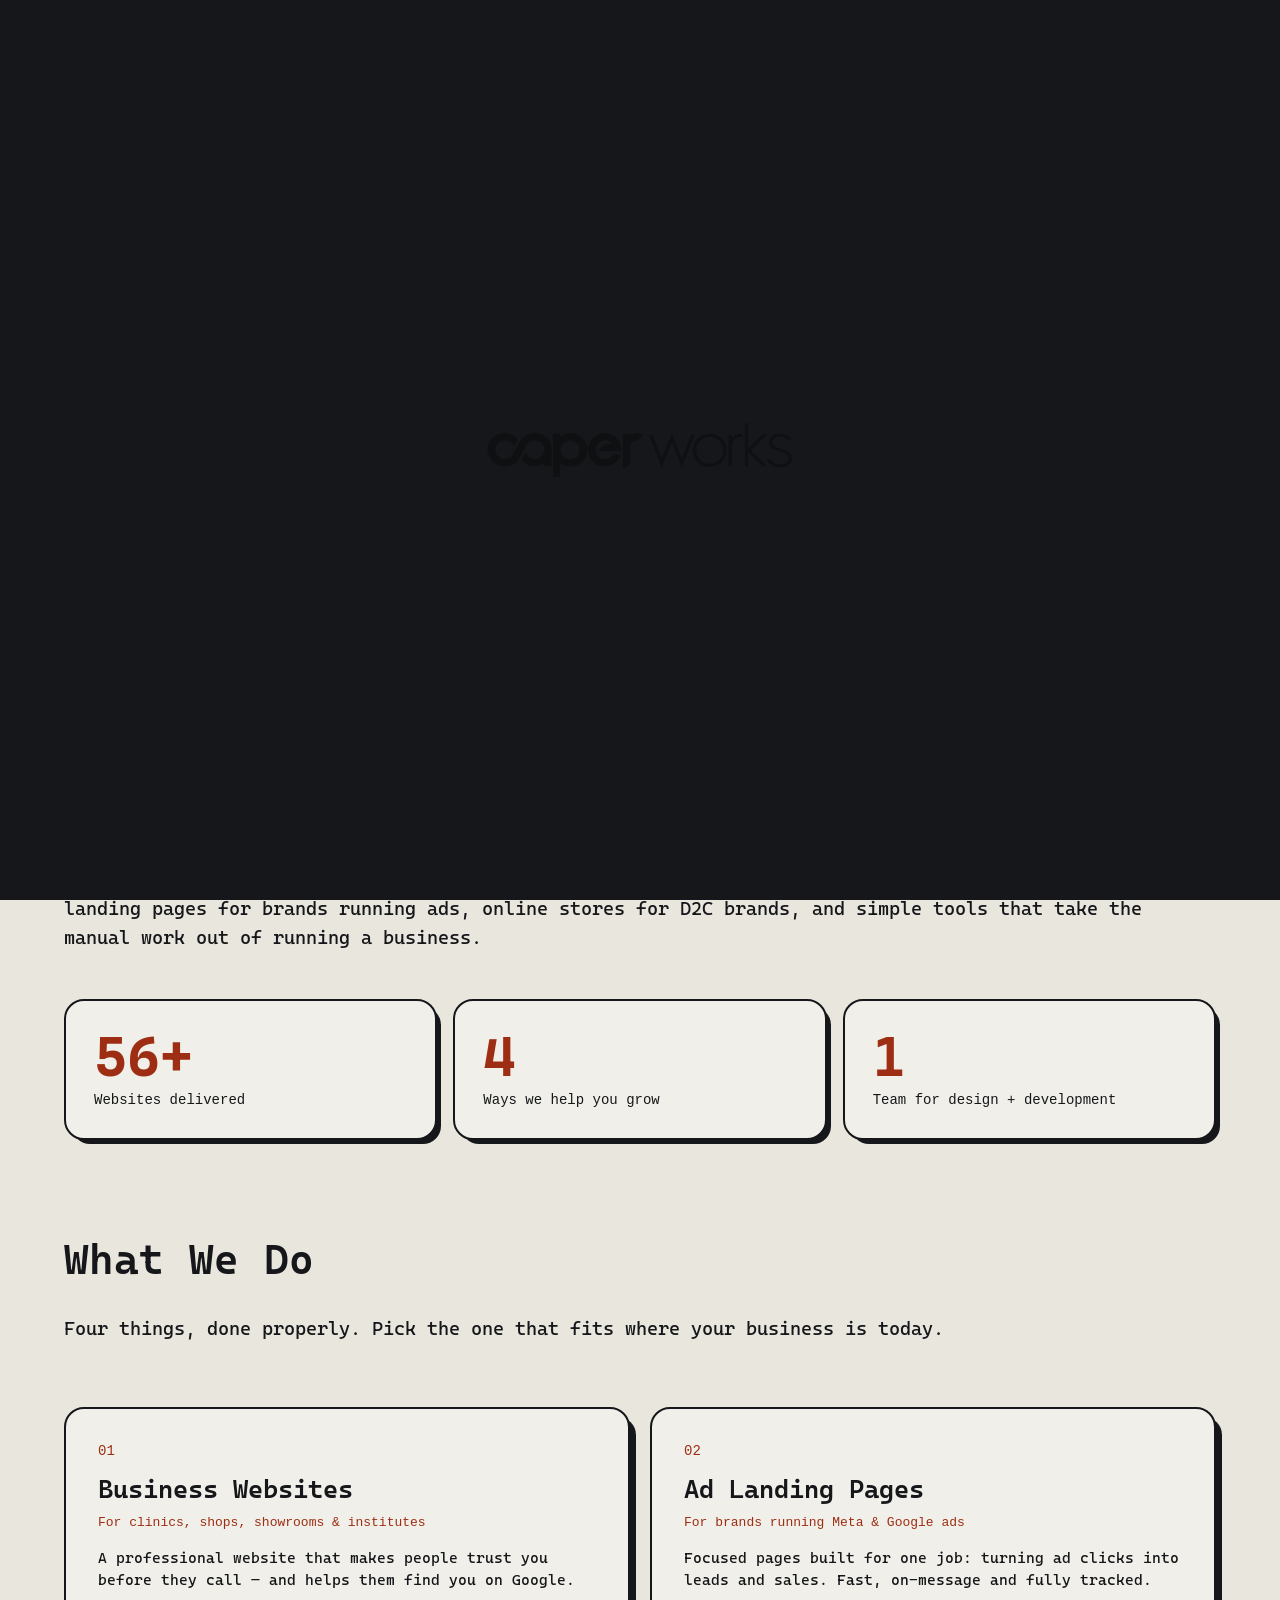
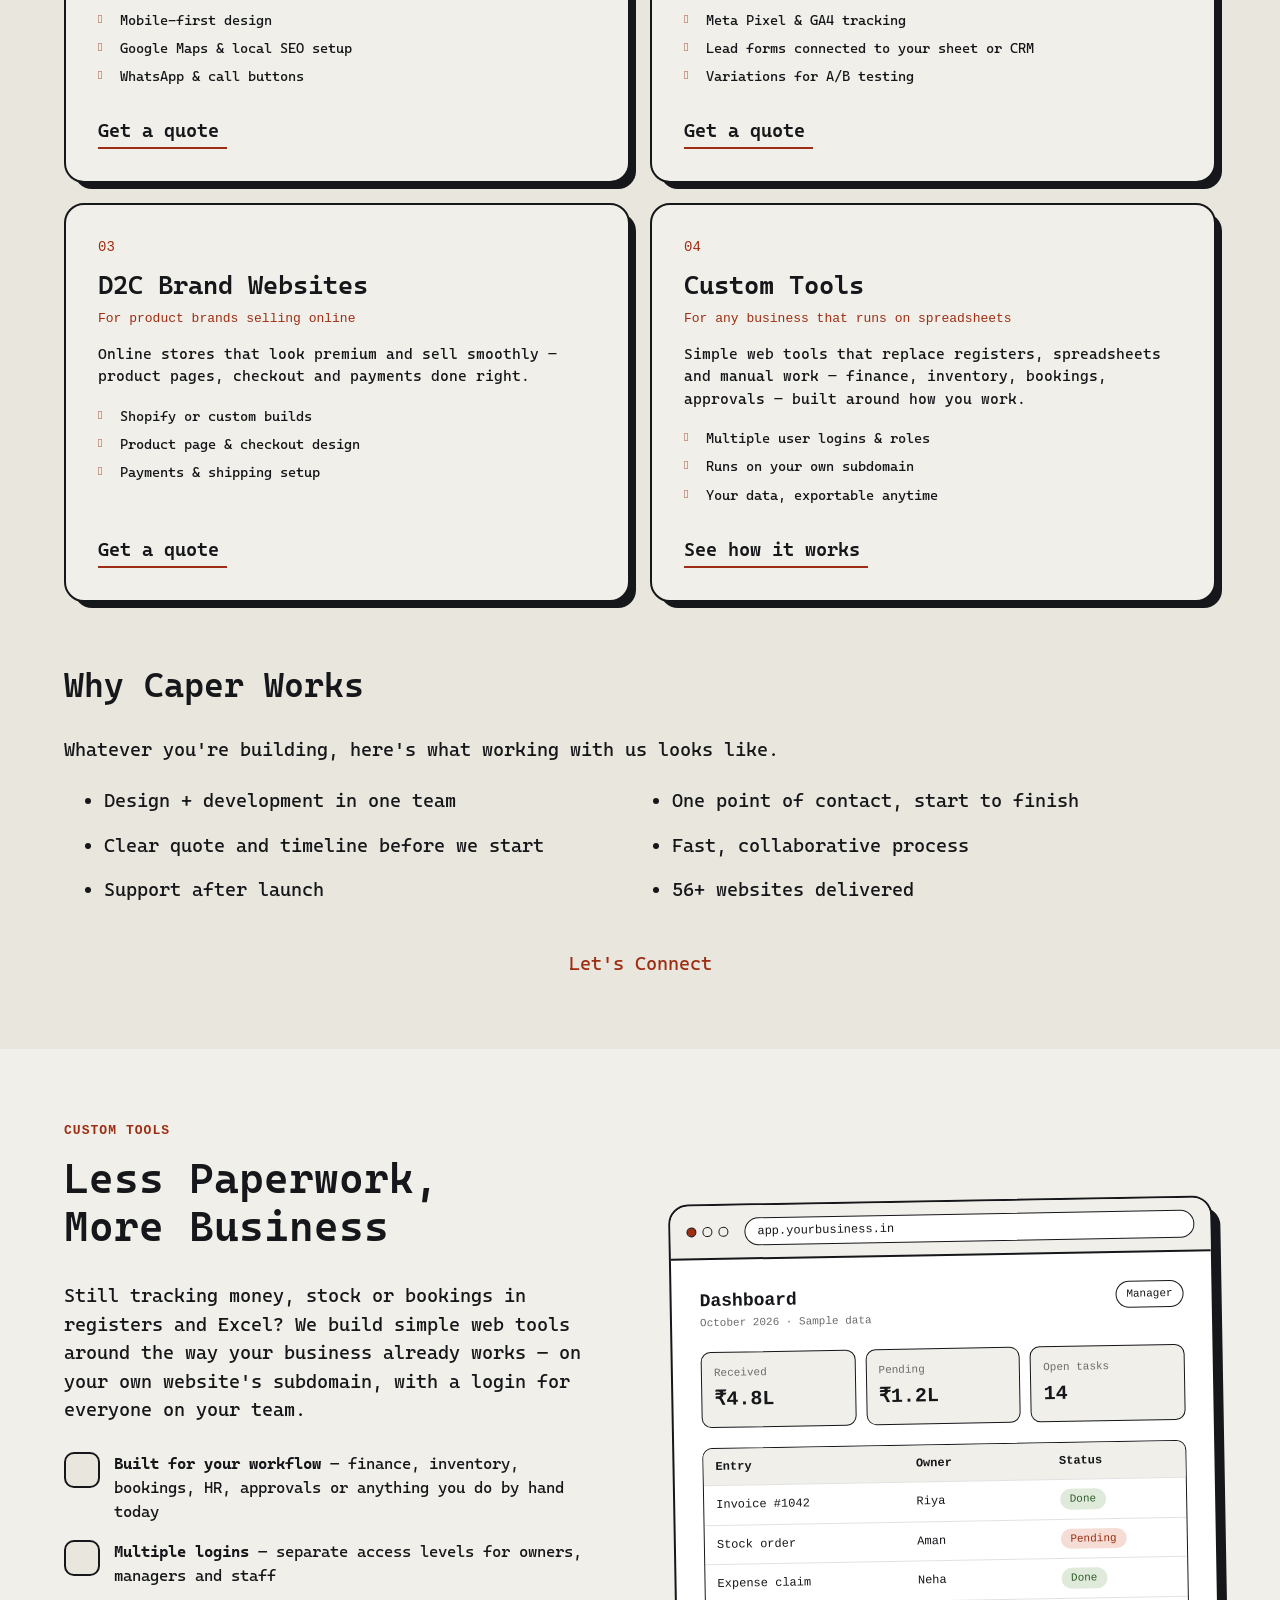
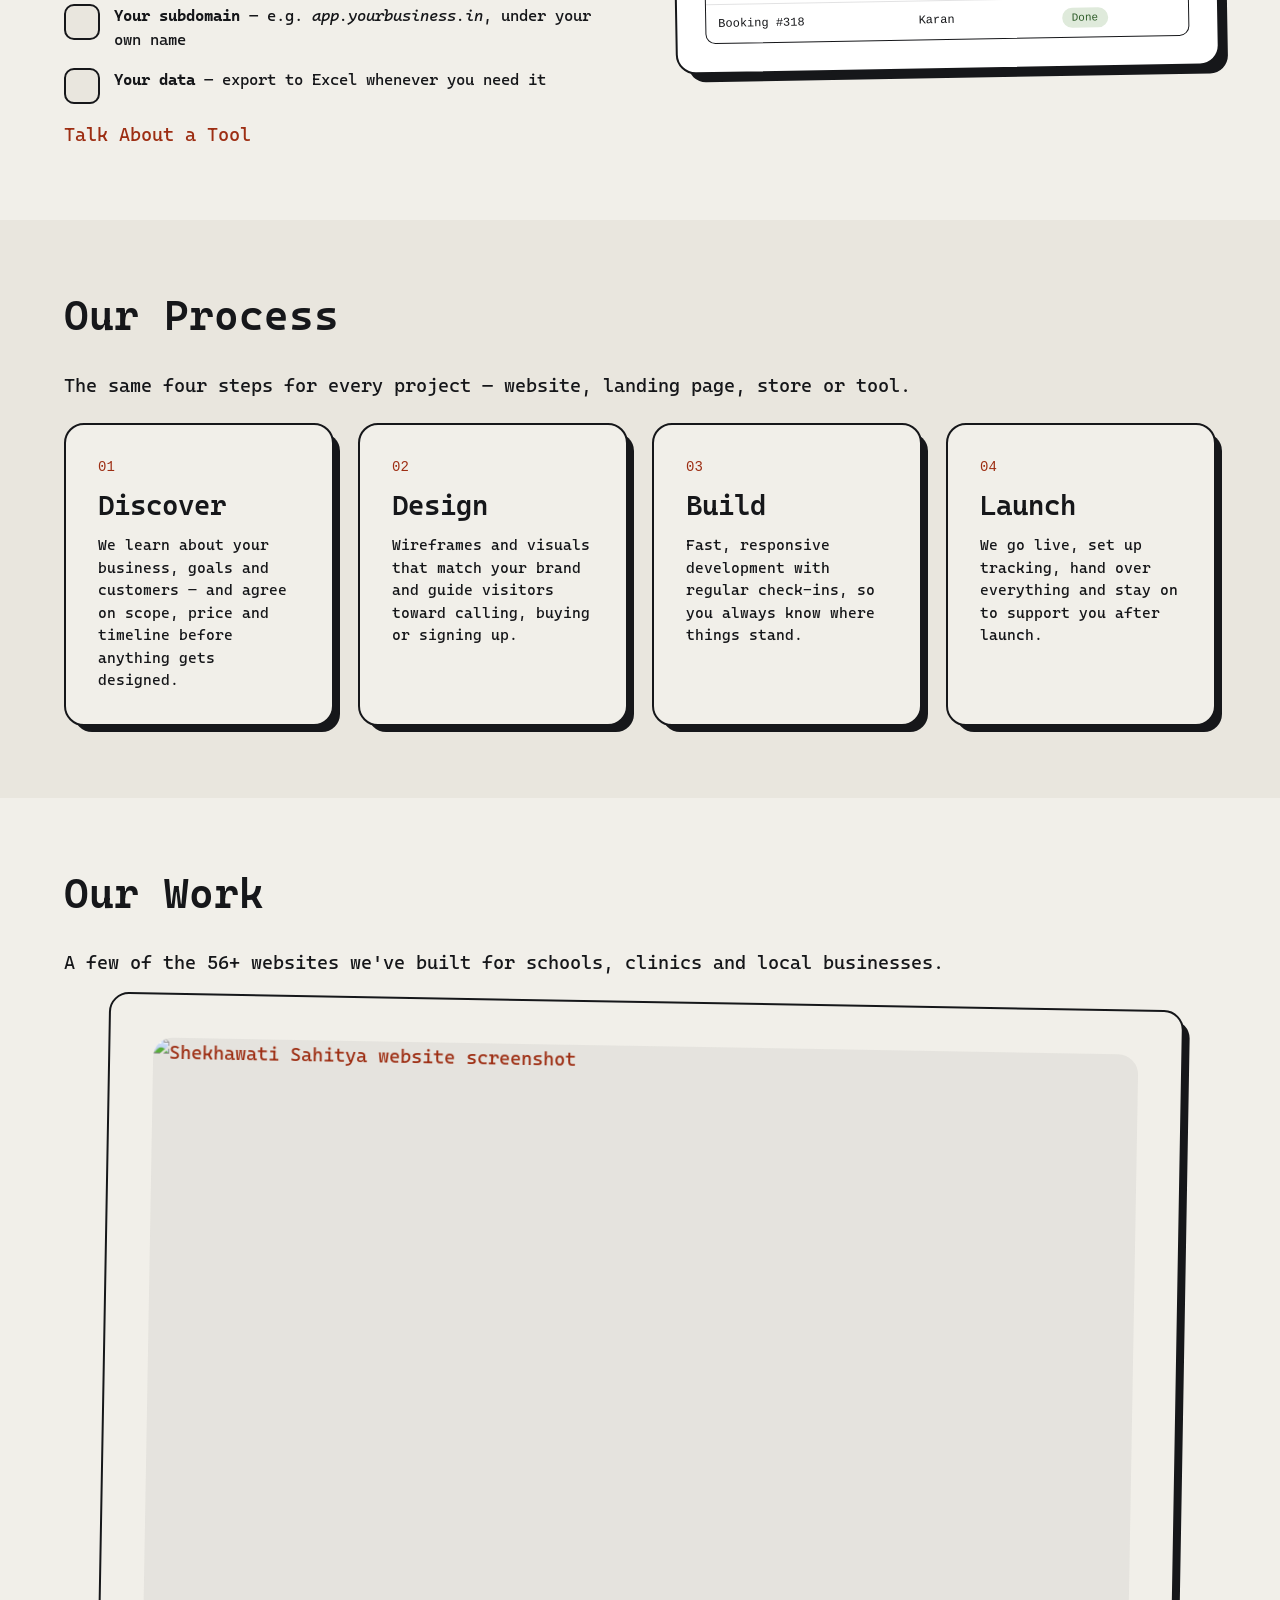
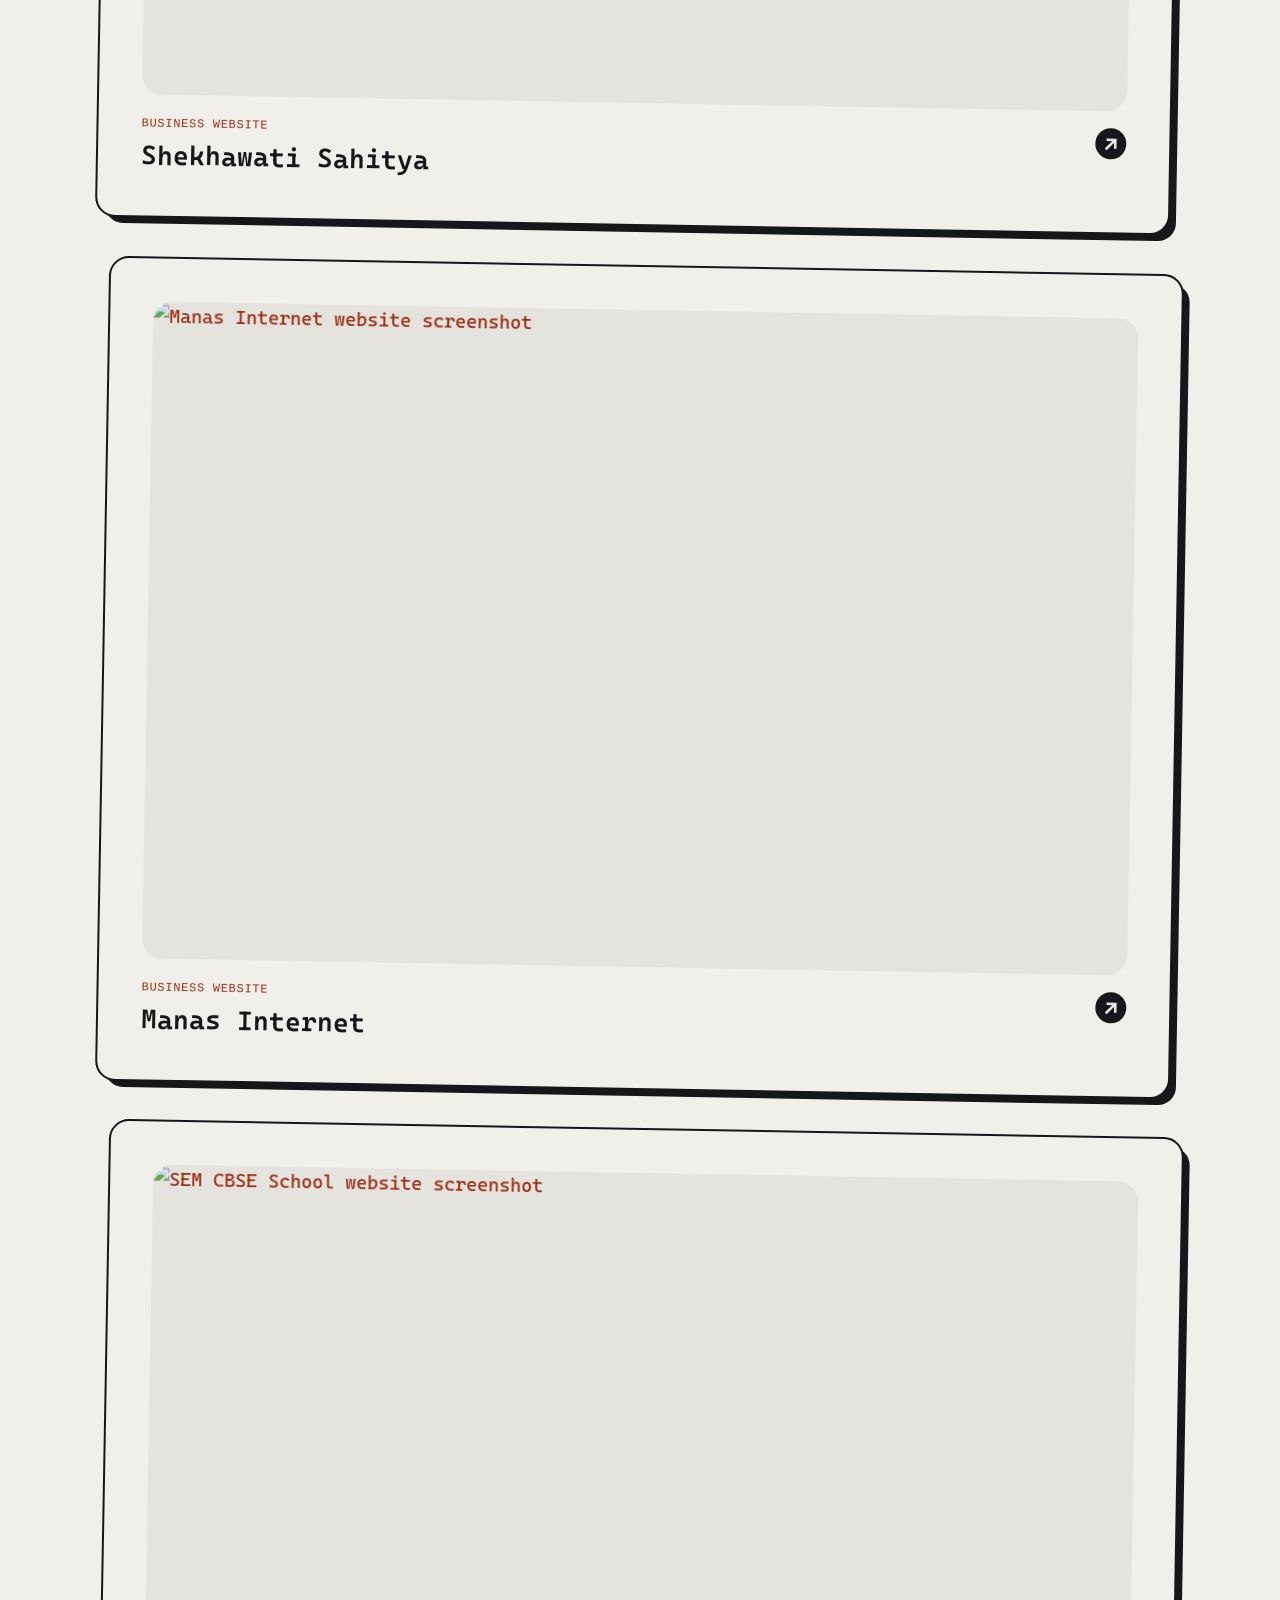
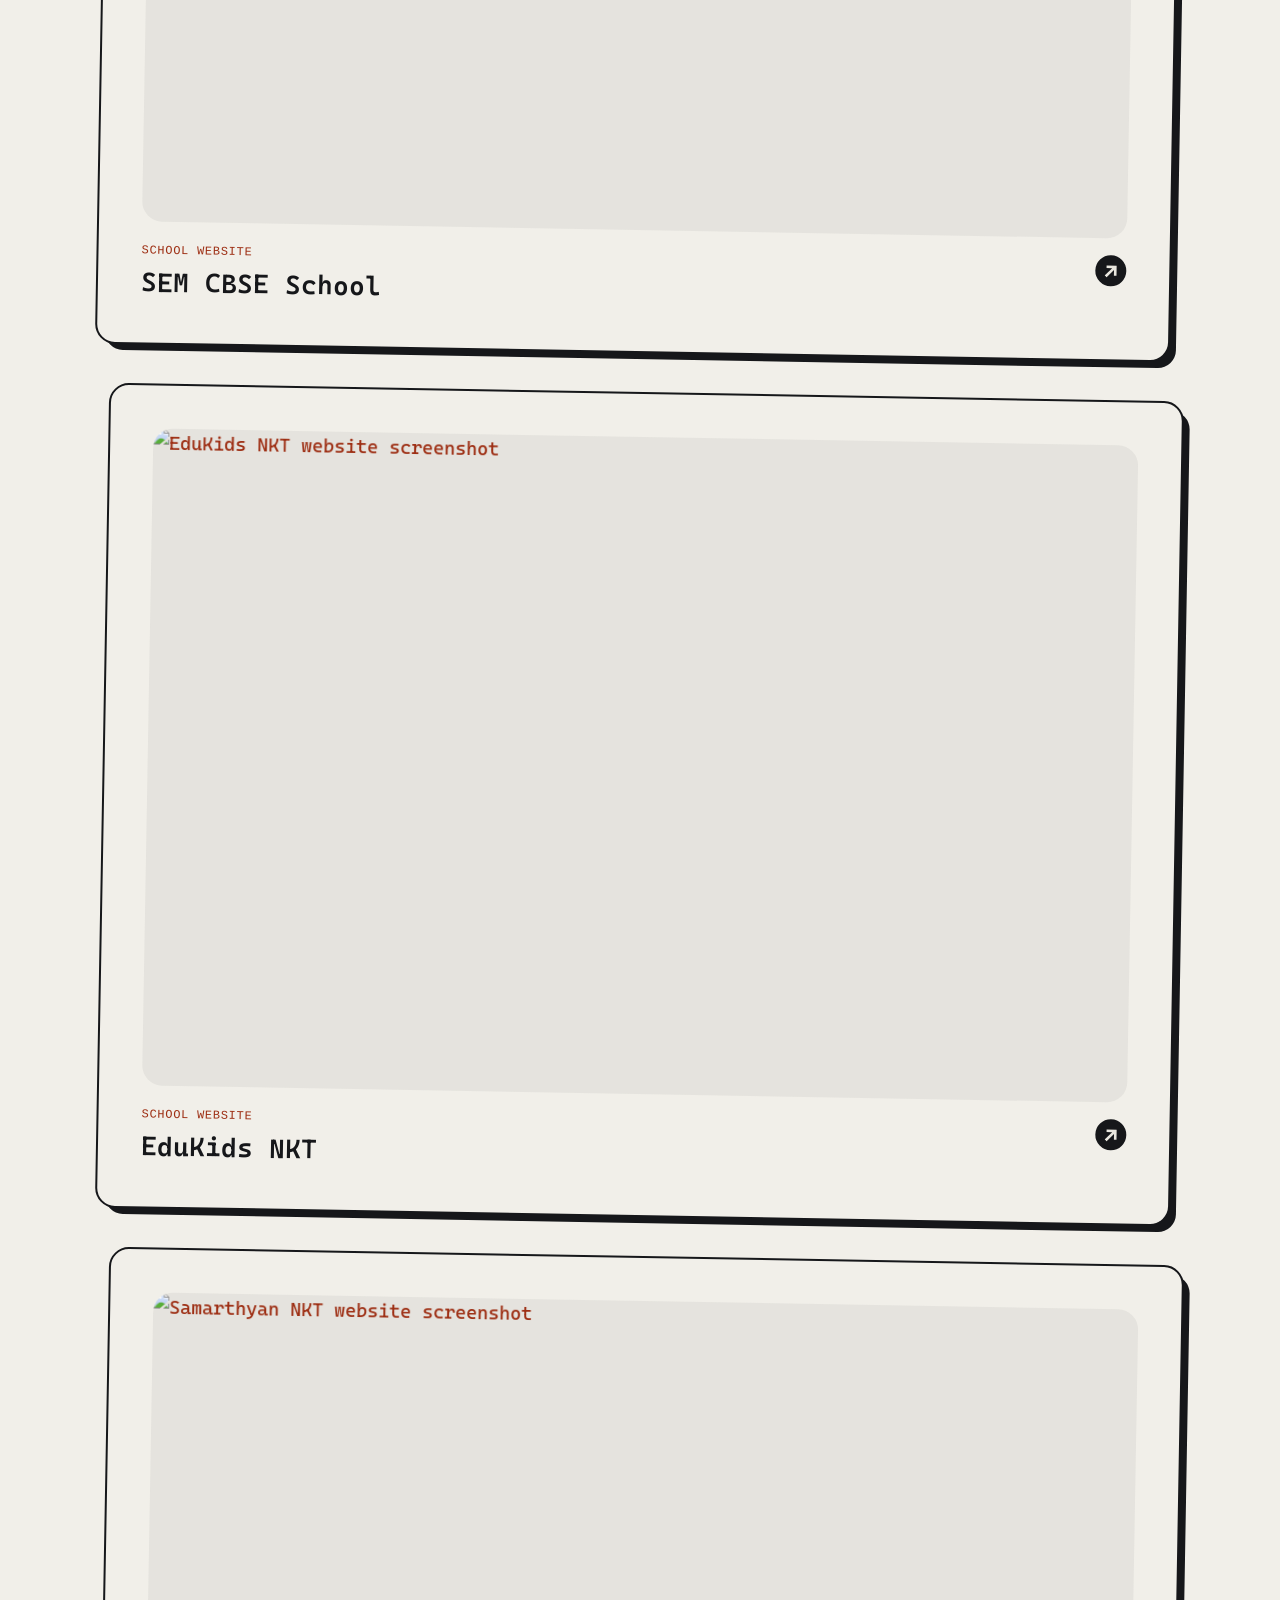
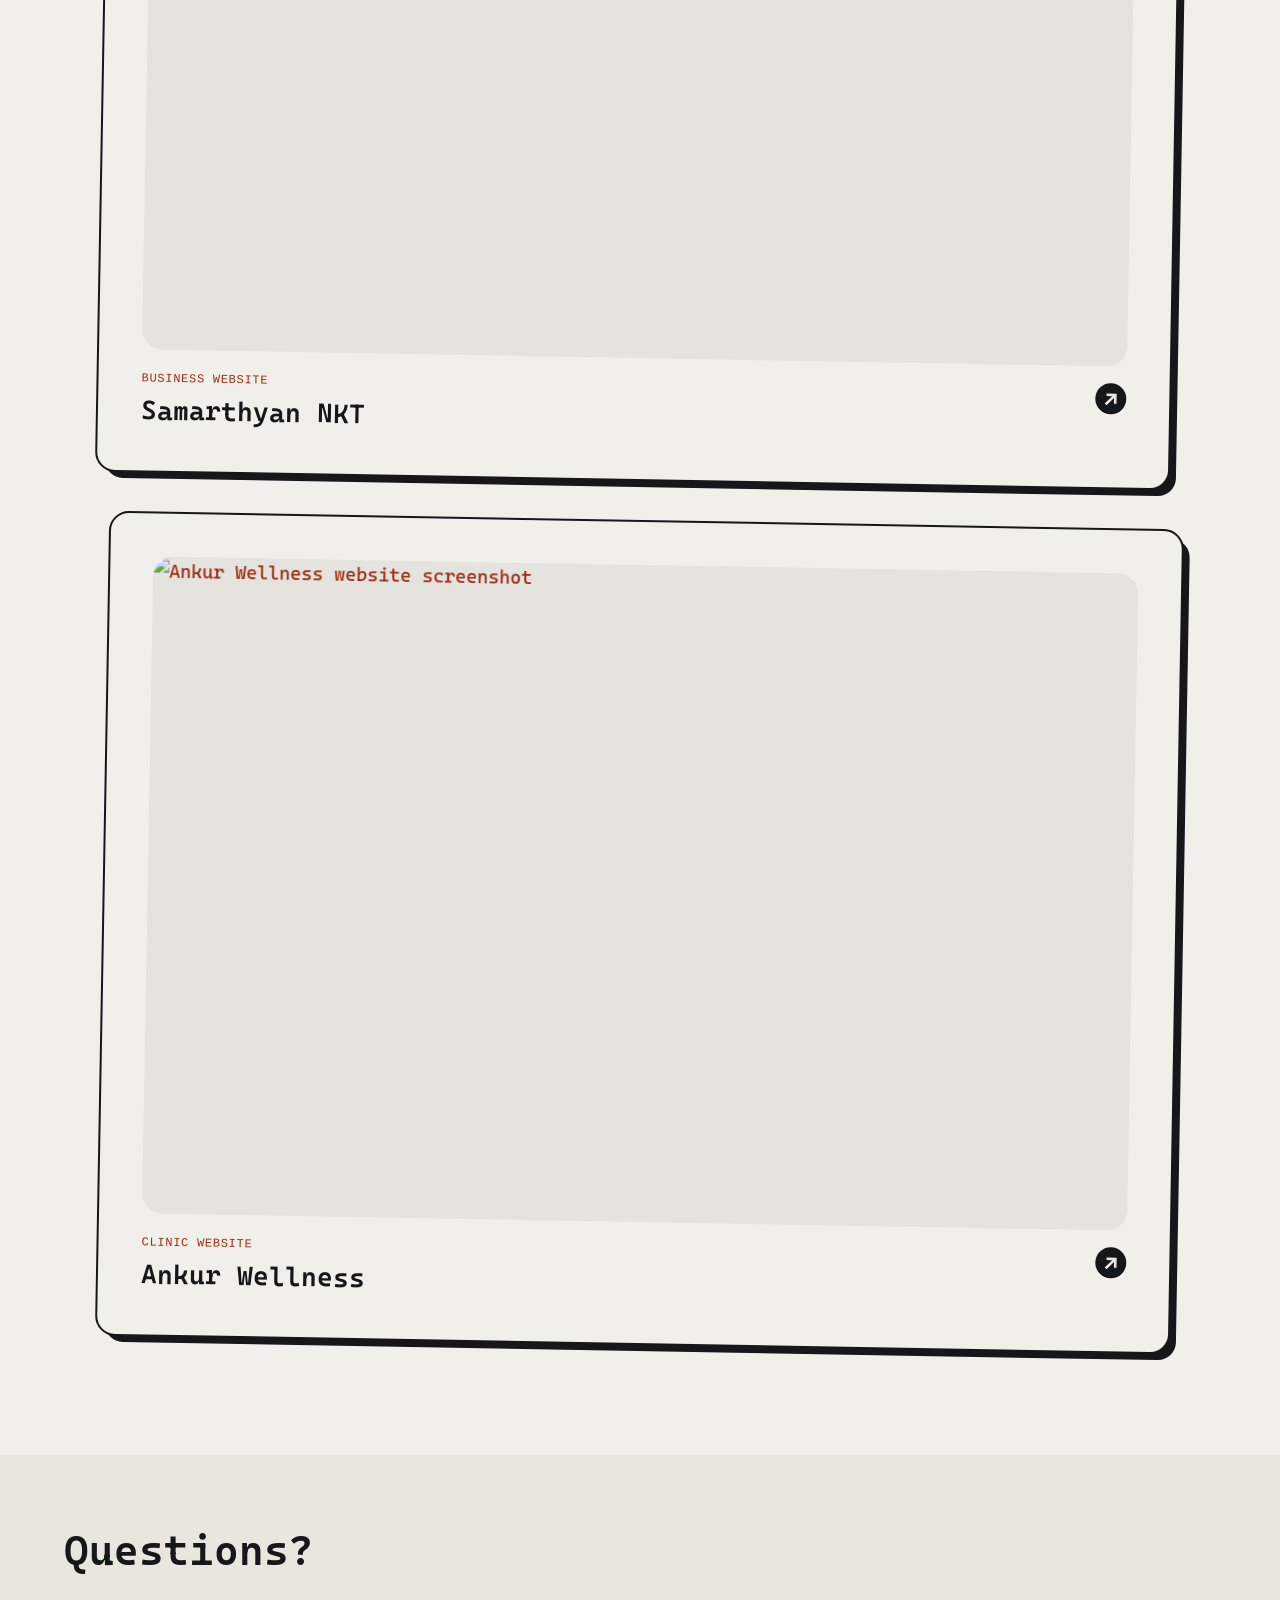
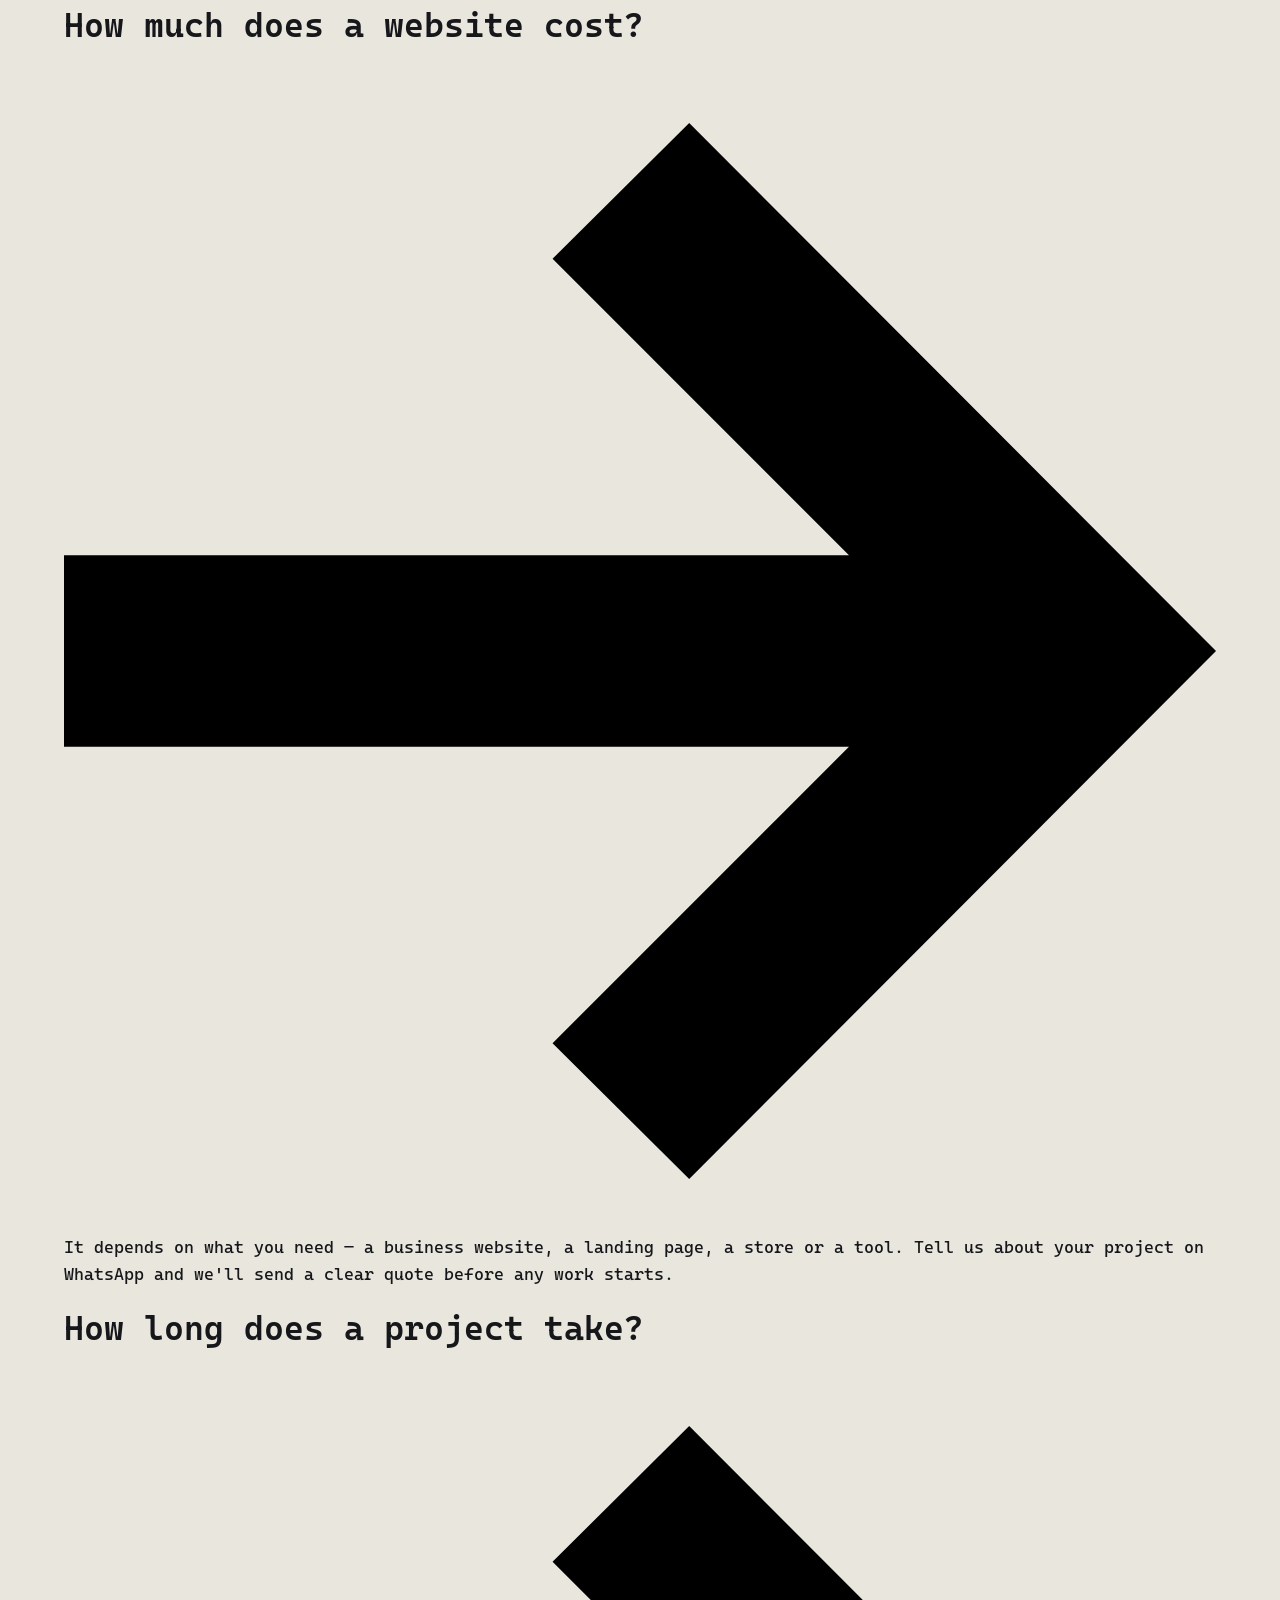
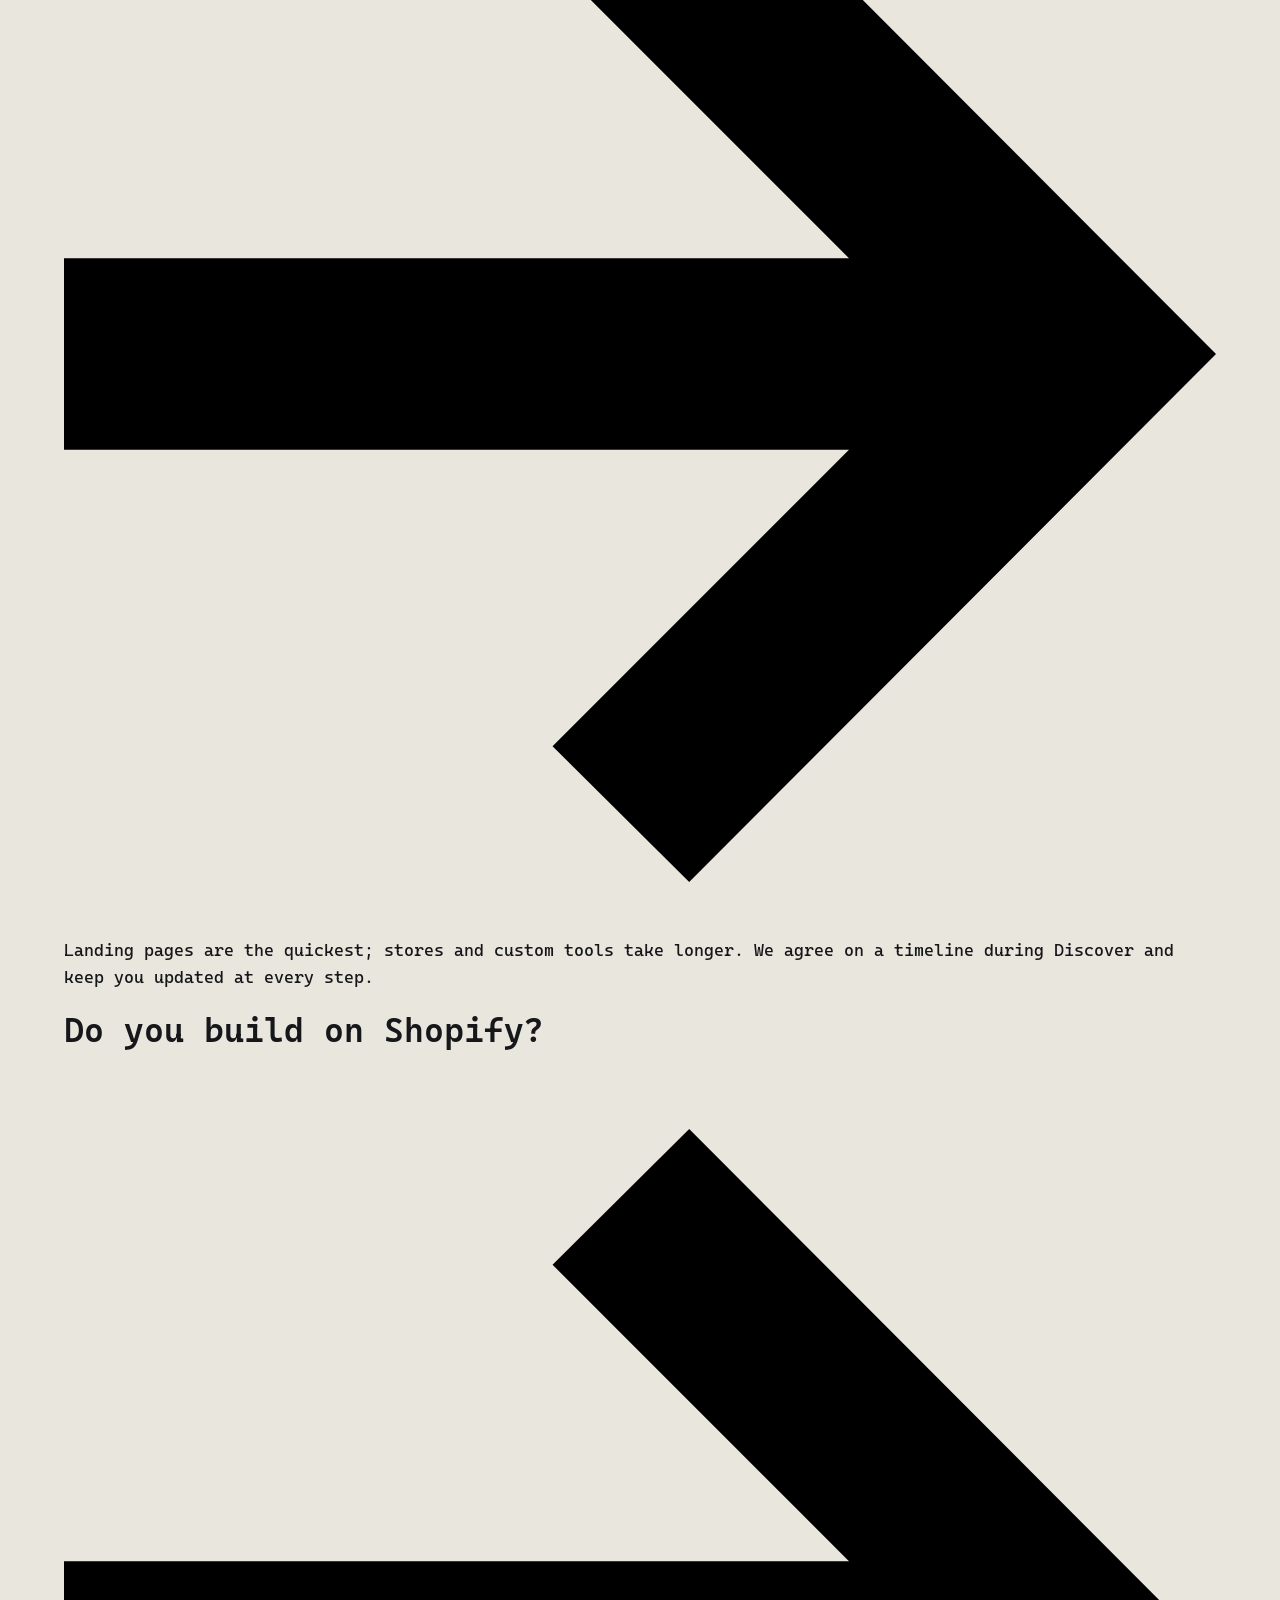
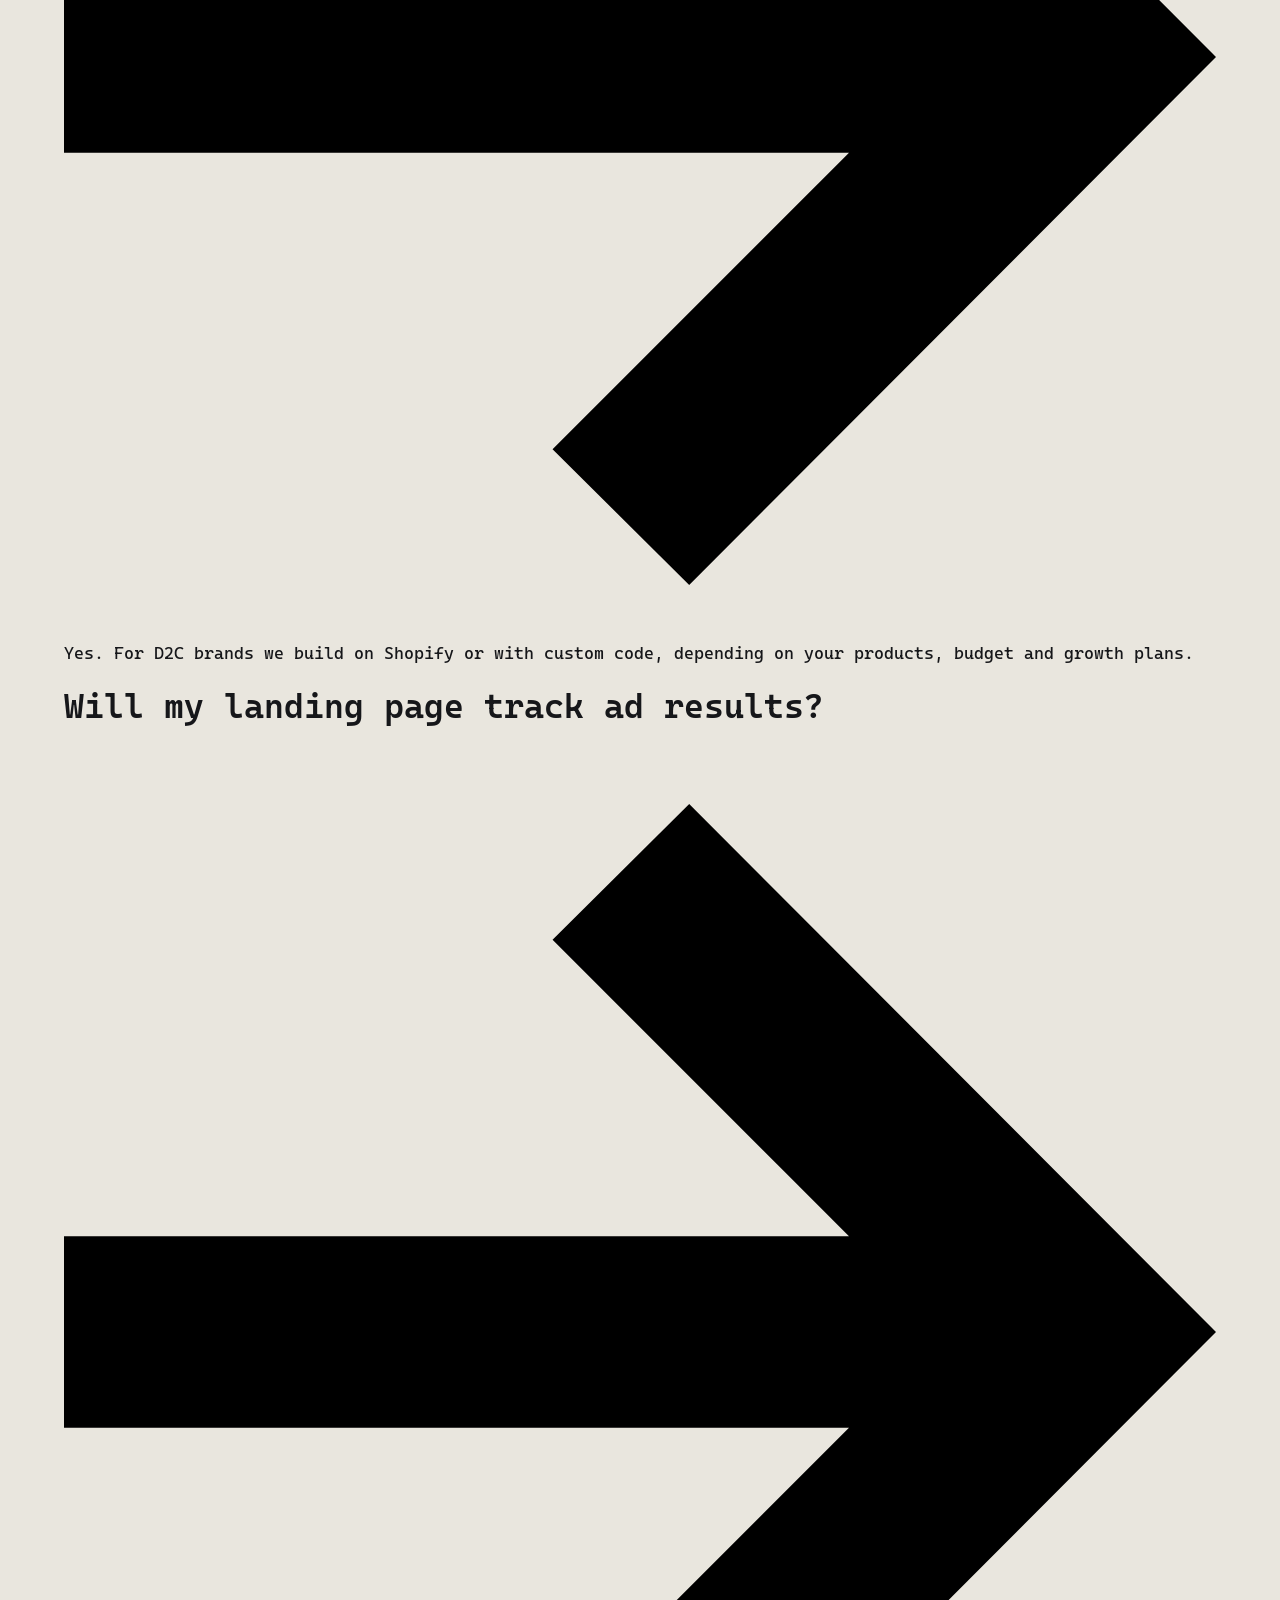
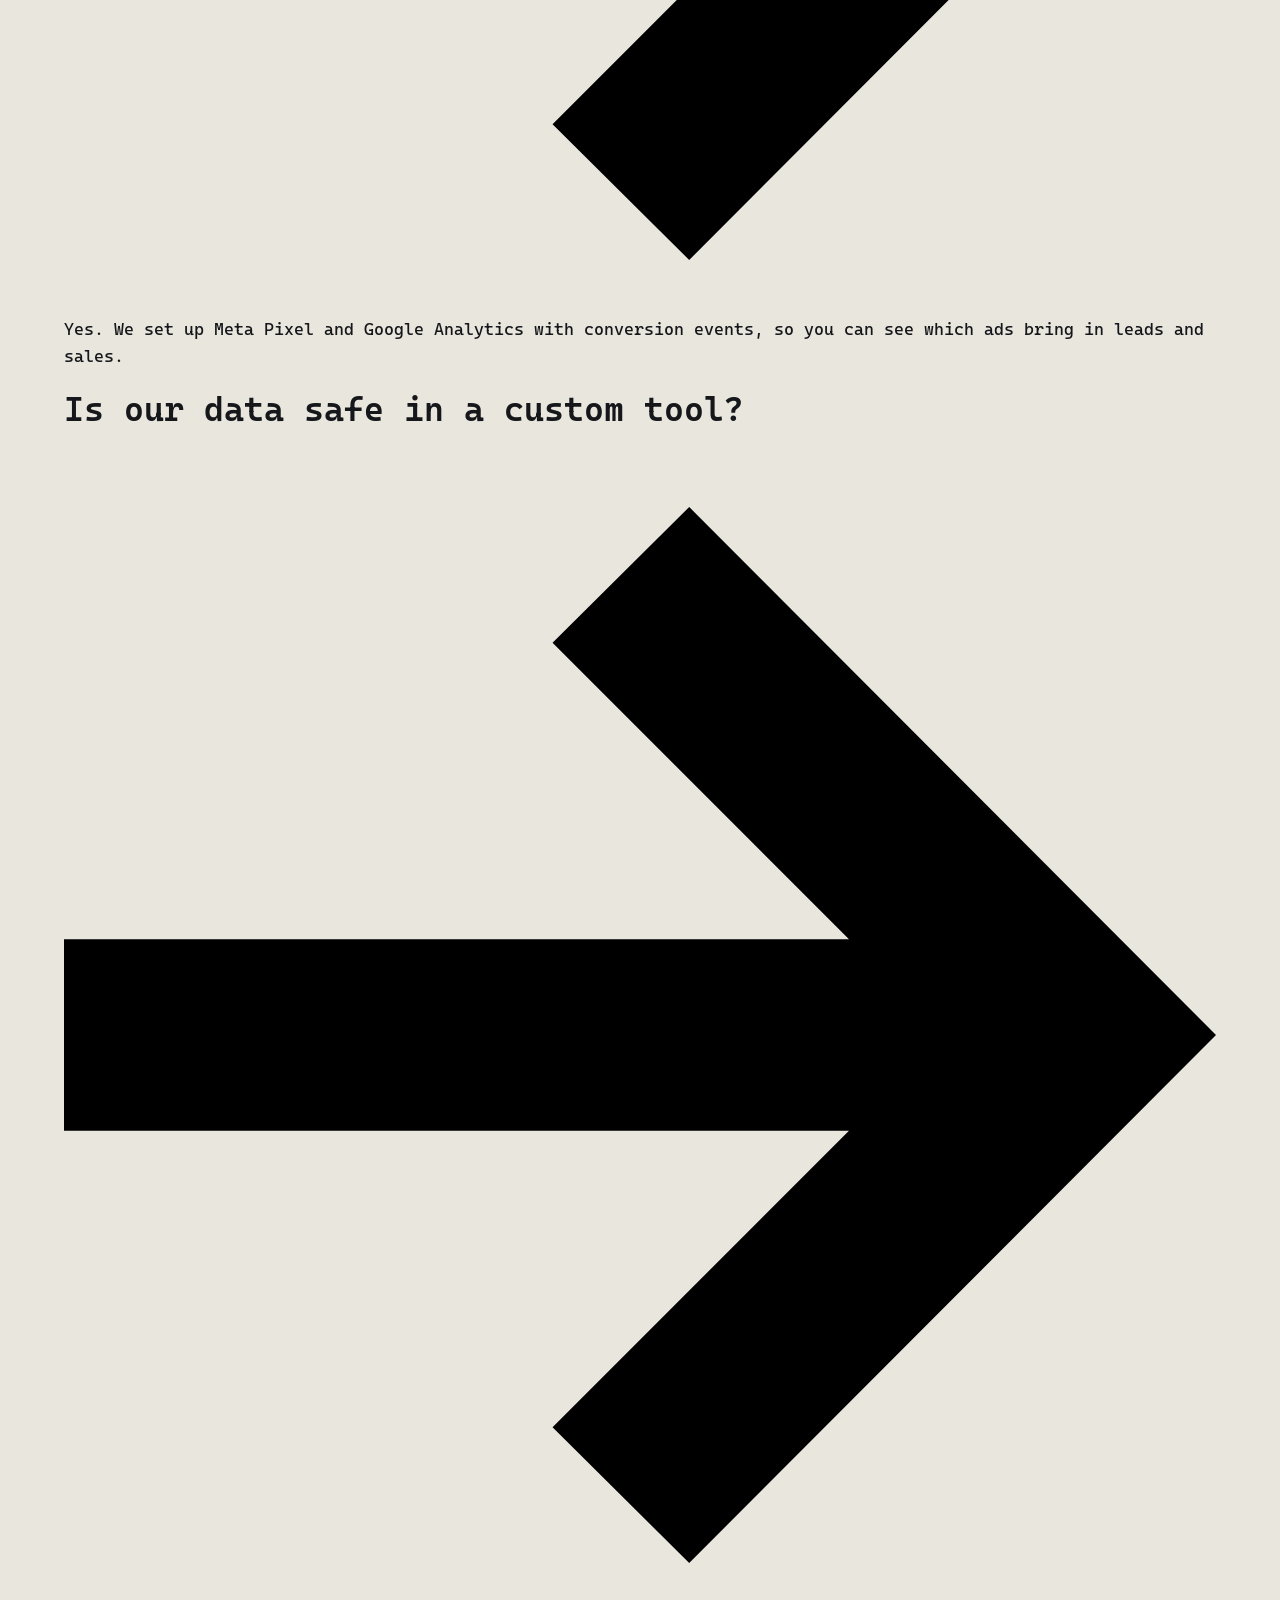
==== commit 3706e26b: "Make custom tools section generic for any business Replace school-specific copy, mock dashboard and " ====
--- a/index.html
+++ b/index.html
@@ -7,7 +7,7 @@
 
 		<!-- Meta -->
 		<meta charset="utf-8">
-		<meta name="description" content="Caper Works is a Jaipur web design and development studio. We build business websites, ad landing pages, D2C brand websites and custom tools for schools. 56+ websites delivered.">
+		<meta name="description" content="Caper Works is a Jaipur web design and development studio. We build business websites, ad landing pages, D2C brand websites and custom business tools. 56+ websites delivered.">
 		<meta name="author" content="Caper Works">
 		<link rel="canonical" href="https://caperworks.com/">
 
@@ -37,7 +37,7 @@
 			"url": "https://caperworks.com/",
 			"logo": "https://caperworks.com/assets/Logos/cp-black.png",
 			"image": "https://caperworks.com/assets/Logos/cp-black.png",
-			"description": "Web design and development studio in Jaipur building business websites, ad landing pages, D2C brand websites and custom tools for schools and institutes.",
+			"description": "Web design and development studio in Jaipur building business websites, ad landing pages, D2C brand websites and custom tools that automate everyday business work.",
 			"telephone": "+91-92564-49413",
 			"email": "hello@caperworks.com",
 			"address": {
@@ -212,7 +212,7 @@
 								</div>
 								<div class="tt-col-xl-8">
 									<div class="text-xlg">
-										<p class="tt-anim-lines">One studio for everything your business needs online. We design and build websites for local businesses, landing pages for brands running ads, online stores for D2C brands, and simple tools that take the manual work out of running a school or institute.</p>
+										<p class="tt-anim-lines">One studio for everything your business needs online. We design and build websites for local businesses, landing pages for brands running ads, online stores for D2C brands, and simple tools that take the manual work out of running a business.</p>
 									</div>
 								</div>
 							</div>
@@ -304,8 +304,8 @@
 											<div class="tt-service-card tt-anim-fadeinup">
 												<span class="tt-service-card-num">04</span>
 												<h3 class="tt-service-card-title">Custom Tools</h3>
-												<p class="tt-service-card-for">For schools &amp; small institutes</p>
-												<p>Stop running your institute on registers and spreadsheets. Simple web tools for fees, finances and admin — built around how you work.</p>
+												<p class="tt-service-card-for">For any business that runs on spreadsheets</p>
+												<p>Simple web tools that replace registers, spreadsheets and manual work — finance, inventory, bookings, approvals — built around how you work.</p>
 												<ul class="tt-service-card-list">
 													<li>Multiple user logins &amp; roles</li>
 													<li>Runs on your own subdomain</li>
@@ -364,18 +364,18 @@
 								<div class="tt-tools-copy">
 									<p class="tt-section-eyebrow">Custom Tools</p>
 									<div class="tt-heading tt-heading-lg">
-										<h2 class="tt-heading-title tt-anim-characters">Less Paperwork, More Teaching</h2>
-									</div>
-									<p class="tt-anim-lines">Many schools and institutes still run fees, finances and admissions on registers and Excel. We build simple web tools that do it for you — on your own website's subdomain, with a login for every staff member.</p>
+										<h2 class="tt-heading-title tt-anim-characters">Less Paperwork, More Business</h2>
+									</div>
+									<p class="tt-anim-lines">Still tracking money, stock or bookings in registers and Excel? We build simple web tools around the way your business already works — on your own website's subdomain, with a login for everyone on your team.</p>
 
 									<ul class="tt-tools-features">
-										<li><i class="fa-solid fa-indian-rupee-sign" aria-hidden="true"></i><span><strong>Fees &amp; finances</strong> — collections, dues, expenses and reports in one place</span></li>
-										<li><i class="fa-solid fa-users" aria-hidden="true"></i><span><strong>Multiple logins</strong> — separate access for the principal, accounts and staff</span></li>
-										<li><i class="fa-solid fa-globe" aria-hidden="true"></i><span><strong>Your subdomain</strong> — e.g. <em>fees.yourschool.in</em>, under your own name</span></li>
+										<li><i class="fa-solid fa-sliders" aria-hidden="true"></i><span><strong>Built for your workflow</strong> — finance, inventory, bookings, HR, approvals or anything you do by hand today</span></li>
+										<li><i class="fa-solid fa-users" aria-hidden="true"></i><span><strong>Multiple logins</strong> — separate access levels for owners, managers and staff</span></li>
+										<li><i class="fa-solid fa-globe" aria-hidden="true"></i><span><strong>Your subdomain</strong> — e.g. <em>app.yourbusiness.in</em>, under your own name</span></li>
 										<li><i class="fa-solid fa-file-export" aria-hidden="true"></i><span><strong>Your data</strong> — export to Excel whenever you need it</span></li>
 									</ul>
 
-									<a href="https://wa.me/919256449413?text=Hi%20Caper%20Works%2C%20I%27d%20like%20a%20custom%20tool%20for%20my%20school%20or%20institute." class="tt-btn tt-btn-primary margin-top-20" target="_blank" rel="noopener">
+									<a href="https://wa.me/919256449413?text=Hi%20Caper%20Works%2C%20I%27d%20like%20a%20custom%20tool%20for%20my%20business." class="tt-btn tt-btn-primary margin-top-20" target="_blank" rel="noopener">
 										<span data-hover="Talk About a Tool">Talk About a Tool</span>
 										<span class="tt-btn-icon"><i class="fa-brands fa-whatsapp"></i></span>
 									</a>
@@ -385,27 +385,27 @@
 									<div class="tt-mock-window">
 										<div class="tt-mock-bar">
 											<span></span><span></span><span></span>
-											<div class="tt-mock-url">fees.yourschool.in</div>
+											<div class="tt-mock-url">app.yourbusiness.in</div>
 										</div>
 										<div class="tt-mock-body">
 											<div class="tt-mock-head">
 												<div>
-													<div class="tt-mock-title">Fee Dashboard</div>
-													<div class="tt-mock-sub">Session 2026–27 · Sample data</div>
-												</div>
-												<div class="tt-mock-user"><i class="fa-solid fa-user"></i> Accounts</div>
+													<div class="tt-mock-title">Dashboard</div>
+													<div class="tt-mock-sub">October 2026 · Sample data</div>
+												</div>
+												<div class="tt-mock-user"><i class="fa-solid fa-user"></i> Manager</div>
 											</div>
 											<div class="tt-mock-kpis">
-												<div class="tt-mock-kpi"><span>Collected</span><strong>₹18.4L</strong></div>
-												<div class="tt-mock-kpi"><span>Pending</span><strong>₹3.2L</strong></div>
-												<div class="tt-mock-kpi"><span>Students</span><strong>642</strong></div>
+												<div class="tt-mock-kpi"><span>Received</span><strong>₹4.8L</strong></div>
+												<div class="tt-mock-kpi"><span>Pending</span><strong>₹1.2L</strong></div>
+												<div class="tt-mock-kpi"><span>Open tasks</span><strong>14</strong></div>
 											</div>
 											<div class="tt-mock-table">
-												<div class="tt-mock-row tt-mock-row-head"><span>Student</span><span>Class</span><span>Status</span></div>
-												<div class="tt-mock-row"><span>Aarav S.</span><span>VII-B</span><span class="tt-mock-pill tt-mock-paid">Paid</span></div>
-												<div class="tt-mock-row"><span>Diya M.</span><span>V-A</span><span class="tt-mock-pill tt-mock-due">Due</span></div>
-												<div class="tt-mock-row"><span>Kabir R.</span><span>IX-C</span><span class="tt-mock-pill tt-mock-paid">Paid</span></div>
-												<div class="tt-mock-row"><span>Meera T.</span><span>III-A</span><span class="tt-mock-pill tt-mock-paid">Paid</span></div>
+												<div class="tt-mock-row tt-mock-row-head"><span>Entry</span><span>Owner</span><span>Status</span></div>
+												<div class="tt-mock-row"><span>Invoice #1042</span><span>Riya</span><span class="tt-mock-pill tt-mock-paid">Done</span></div>
+												<div class="tt-mock-row"><span>Stock order</span><span>Aman</span><span class="tt-mock-pill tt-mock-due">Pending</span></div>
+												<div class="tt-mock-row"><span>Expense claim</span><span>Neha</span><span class="tt-mock-pill tt-mock-paid">Done</span></div>
+												<div class="tt-mock-row"><span>Booking #318</span><span>Karan</span><span class="tt-mock-pill tt-mock-paid">Done</span></div>
 											</div>
 										</div>
 									</div>
@@ -632,11 +632,11 @@
 
 								<div class="tt-accordion-item">
 									<div class="tt-accordion-heading">
-										<div class="tt-acc-head"><div class="tt-acc-head-inner"><h3 class="tt-acc-head-title">Is our school's data safe in a custom tool?</h3></div></div>
+										<div class="tt-acc-head"><div class="tt-acc-head-inner"><h3 class="tt-acc-head-title">Is our data safe in a custom tool?</h3></div></div>
 										<div class="tt-accordion-caret"><div class="tt-accordion-caret-inner"><svg xmlns="http://www.w3.org/2000/svg" viewBox="0 0 24 24"><path d="M13.025 1l-2.847 2.828 6.176 6.176h-16.354v3.992h16.354l-6.176 6.176 2.847 2.828 10.975-11z"></path></svg></div></div>
 									</div>
 									<div class="tt-accordion-content">
-										<p>Each tool runs on your own subdomain, with a separate login and access level for every staff member. The data belongs to you, and you can export it whenever you need.</p>
+										<p>Each tool runs on your own subdomain, with a separate login and access level for every team member. The data belongs to you, and you can export it whenever you need.</p>
 									</div>
 								</div>
 
@@ -679,7 +679,7 @@
 										<a href="https://wa.me/919256449413?text=Hi%20Caper%20Works%2C%20I%20need%20a%20business%20website." class="tt-btn tt-btn-accent" target="_blank" rel="noopener"><span data-hover="Business Website">Business Website</span></a>
 										<a href="https://wa.me/919256449413?text=Hi%20Caper%20Works%2C%20I%20need%20a%20landing%20page%20for%20my%20ads." class="tt-btn tt-btn-accent" target="_blank" rel="noopener"><span data-hover="Landing Page">Landing Page</span></a>
 										<a href="https://wa.me/919256449413?text=Hi%20Caper%20Works%2C%20I%20need%20a%20website%20for%20my%20D2C%20brand." class="tt-btn tt-btn-accent" target="_blank" rel="noopener"><span data-hover="D2C Website">D2C Website</span></a>
-										<a href="https://wa.me/919256449413?text=Hi%20Caper%20Works%2C%20I%27d%20like%20a%20custom%20tool%20for%20my%20school%20or%20institute." class="tt-btn tt-btn-accent" target="_blank" rel="noopener"><span data-hover="Custom Tool">Custom Tool</span></a>
+										<a href="https://wa.me/919256449413?text=Hi%20Caper%20Works%2C%20I%27d%20like%20a%20custom%20tool%20for%20my%20business." class="tt-btn tt-btn-accent" target="_blank" rel="noopener"><span data-hover="Custom Tool">Custom Tool</span></a>
 									</div>
 									<a href="https://wa.me/919256449413?text=Hi%20Caper%20Works%2C%20I%27d%20like%20to%20discuss%20a%20project." class="tt-btn tt-btn-secondary margin-top-20" target="_blank" rel="noopener">
 										<span data-hover="Just Say Hi">Just Say Hi</span>
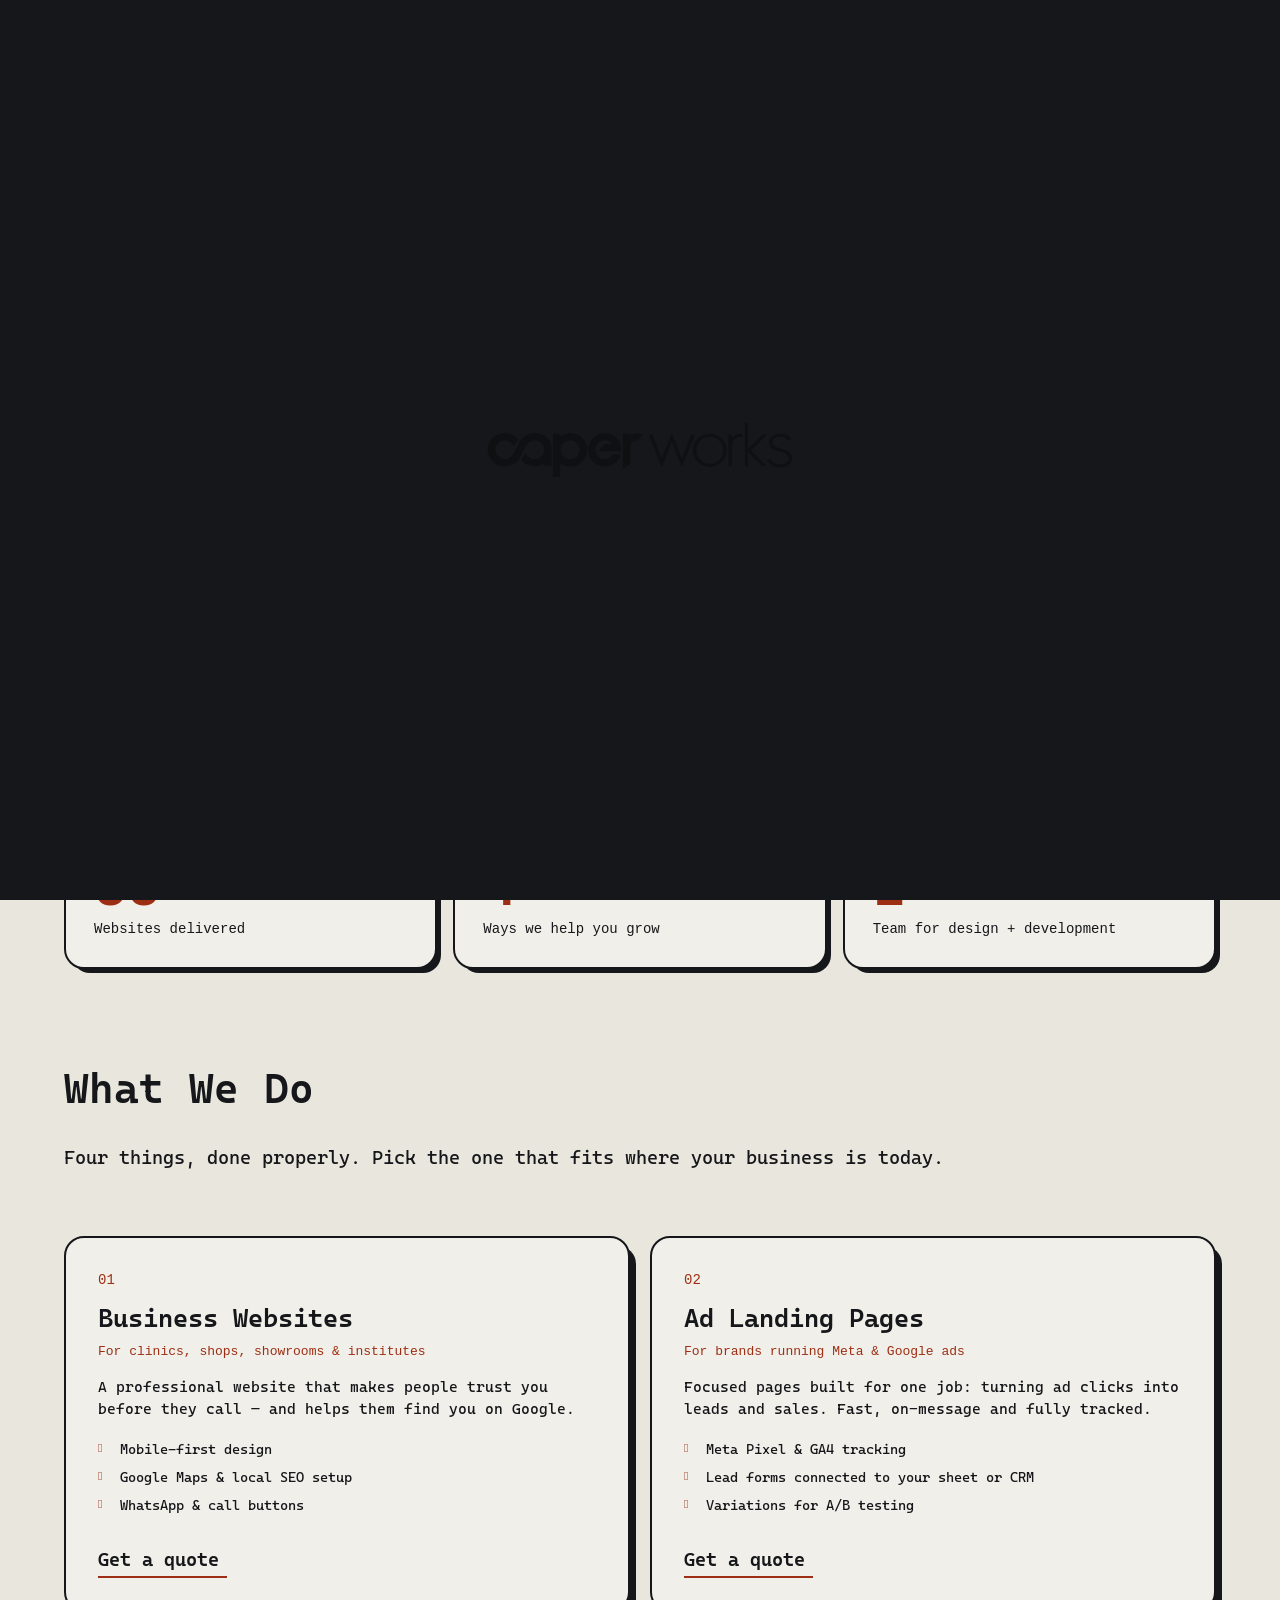
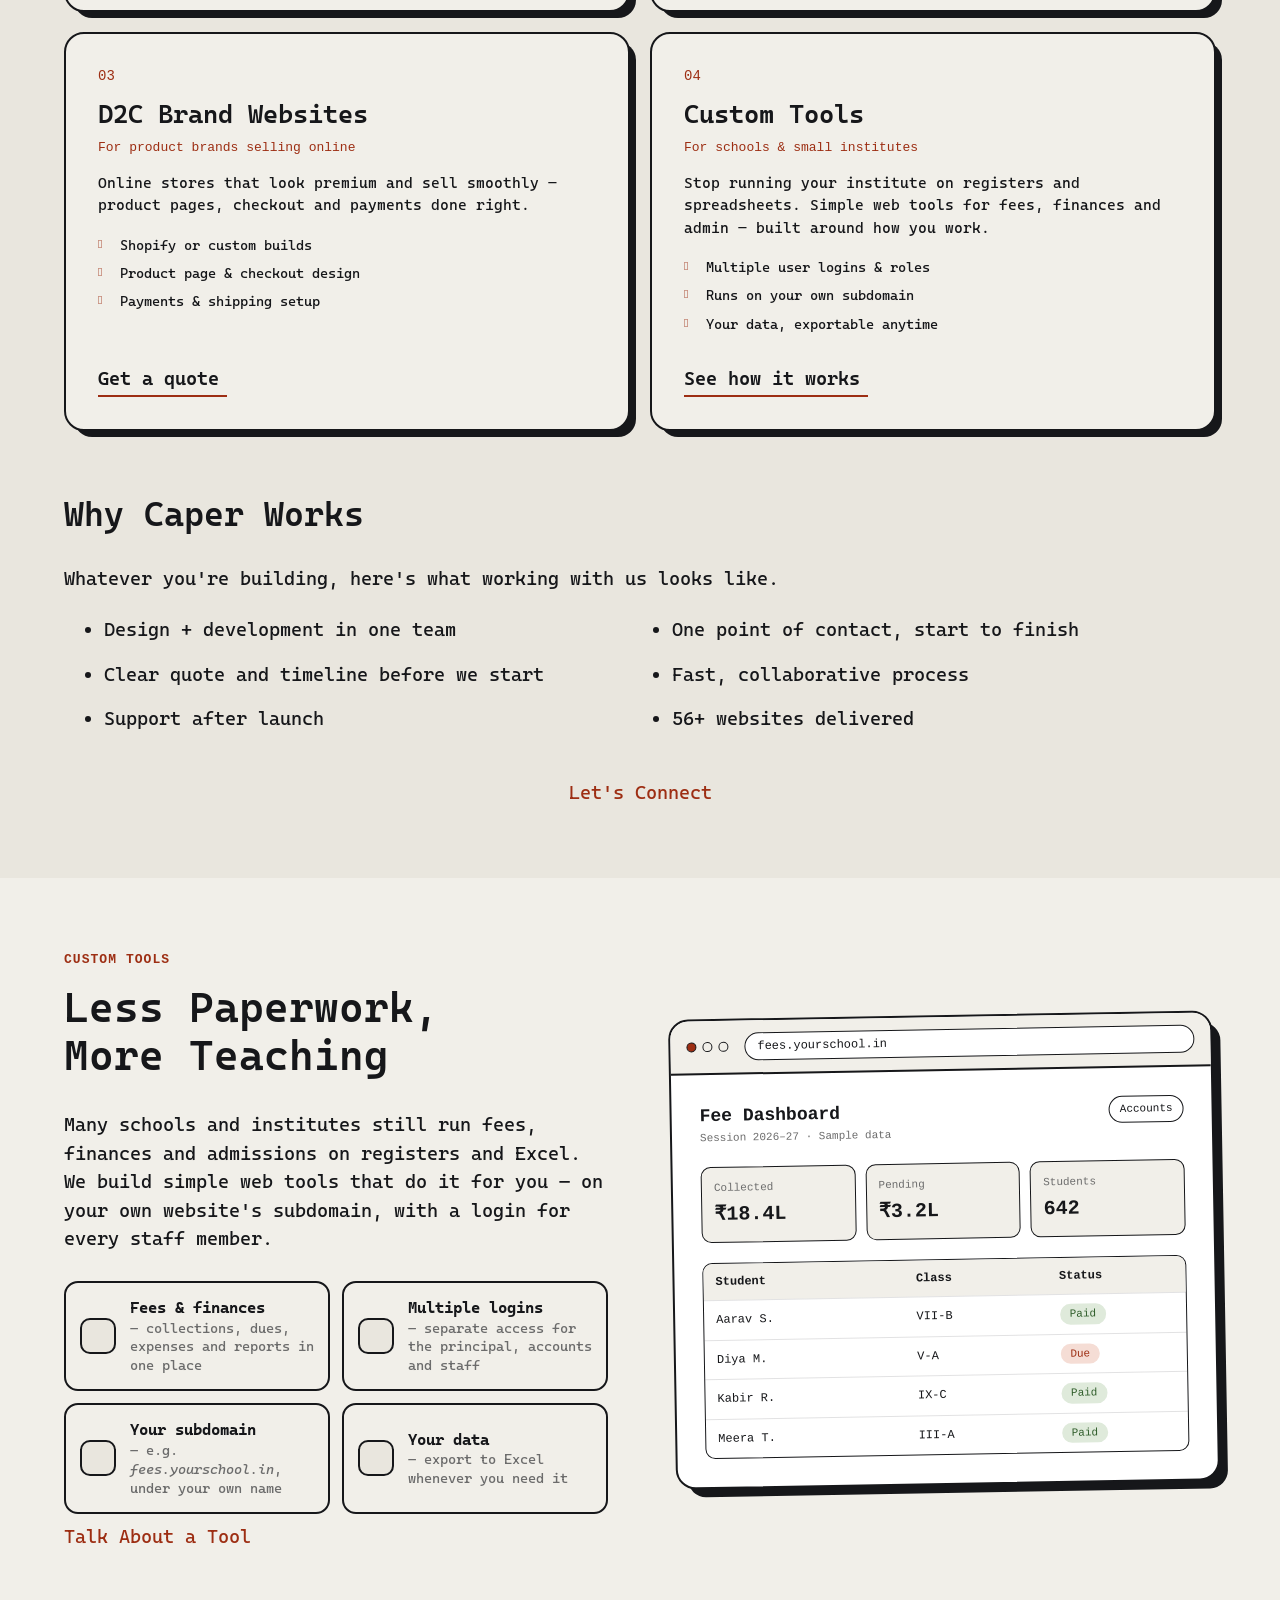
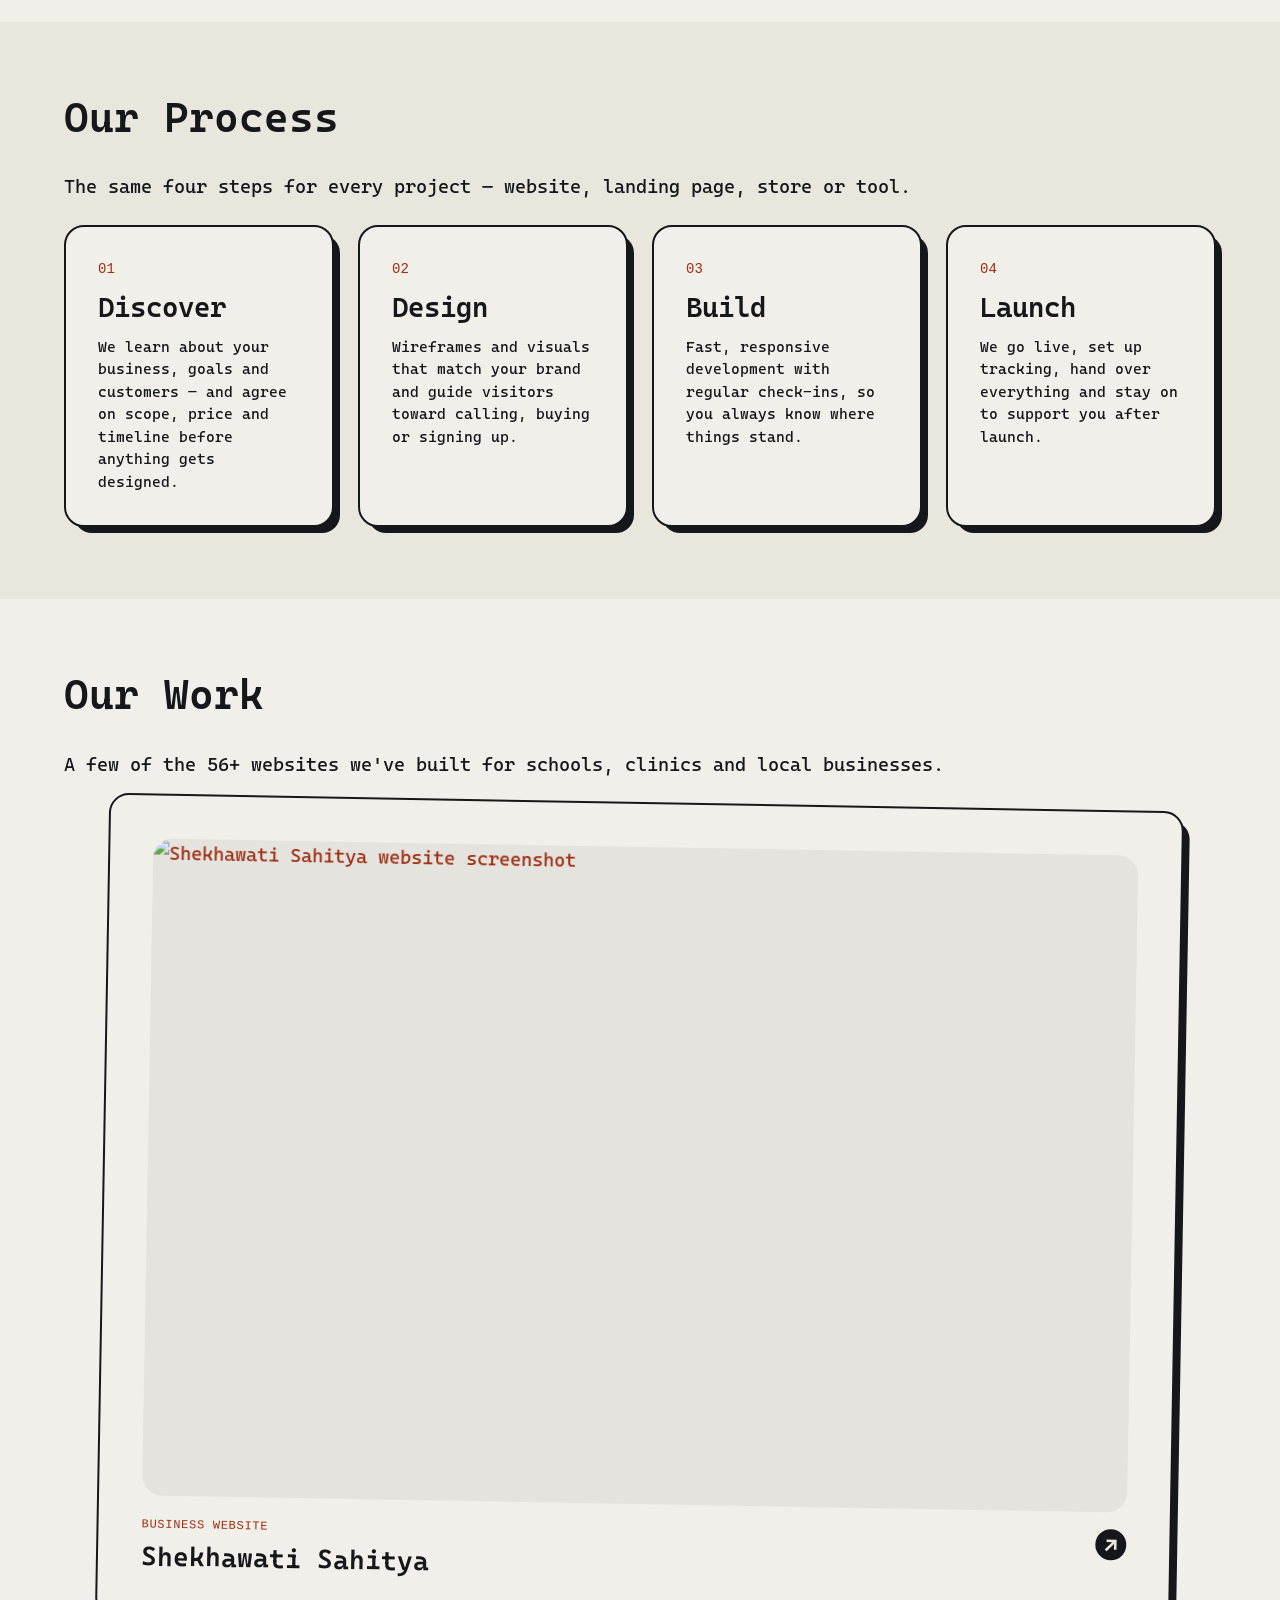
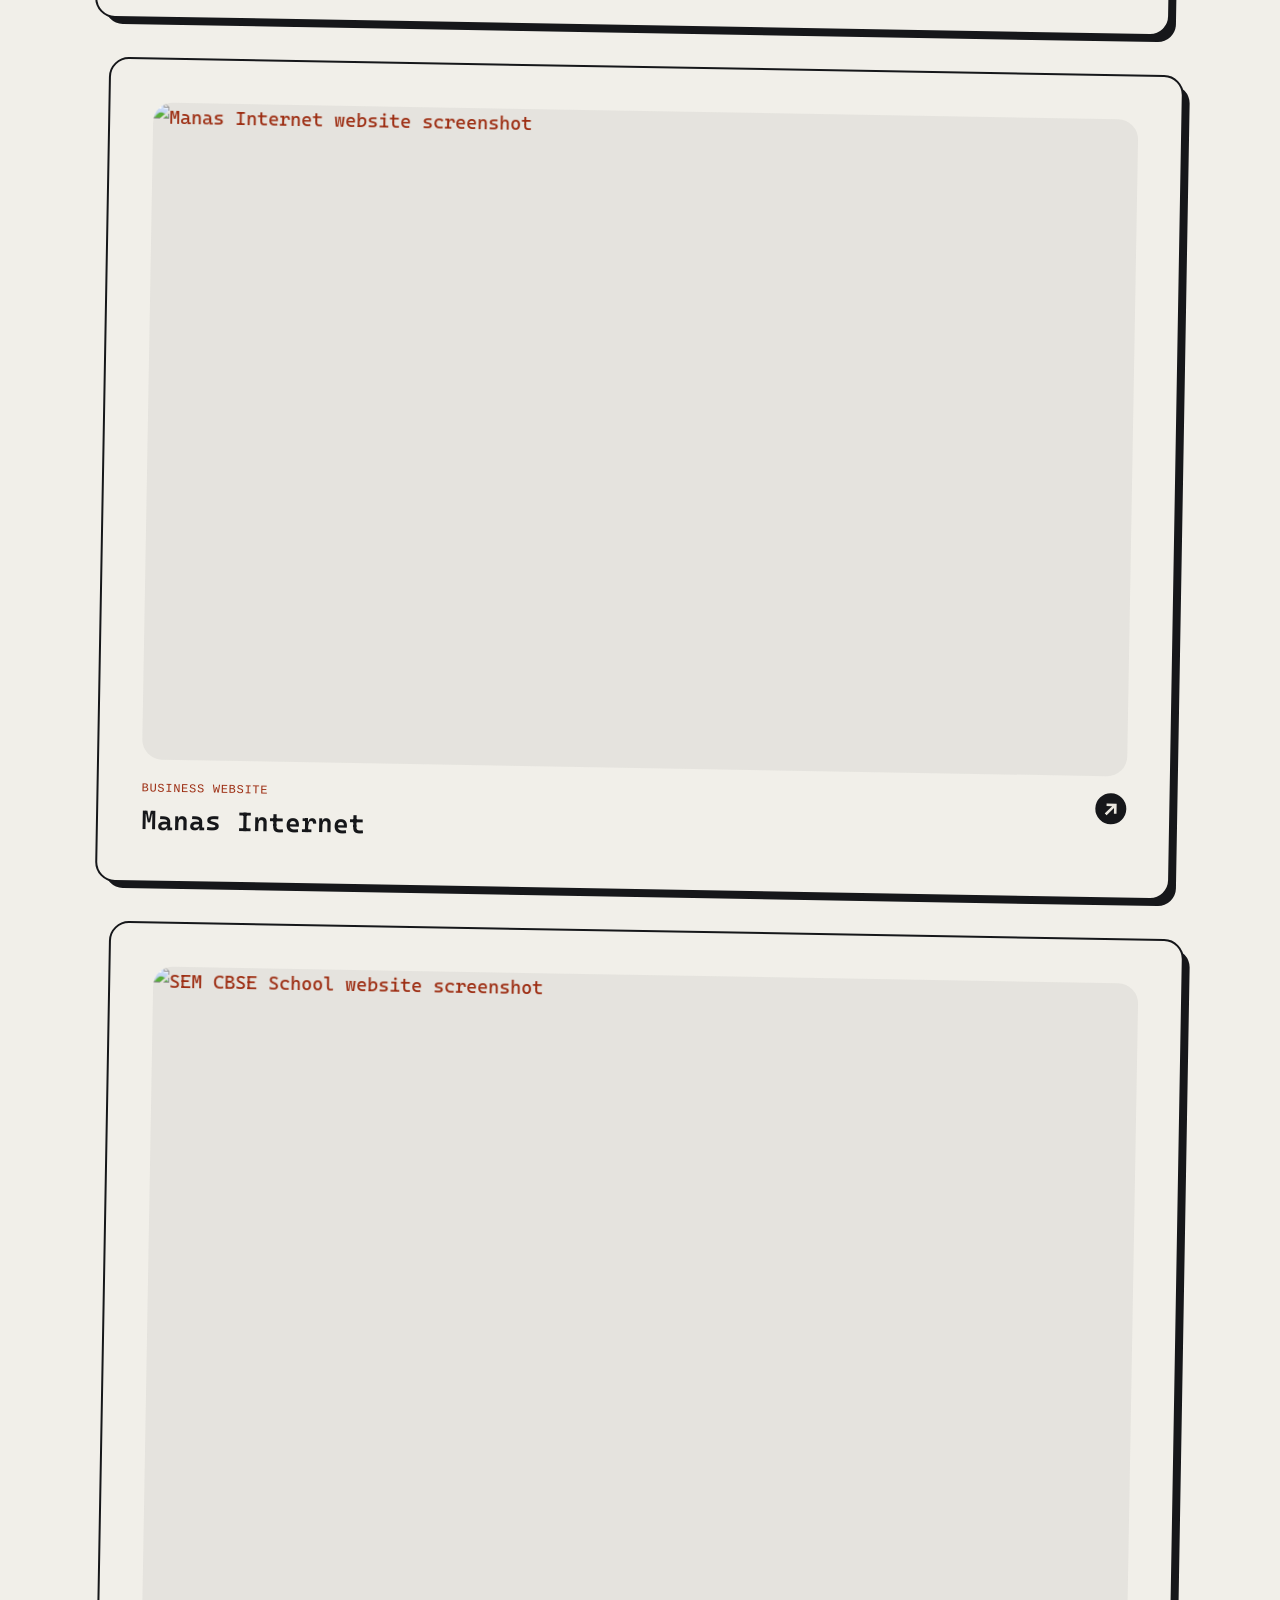
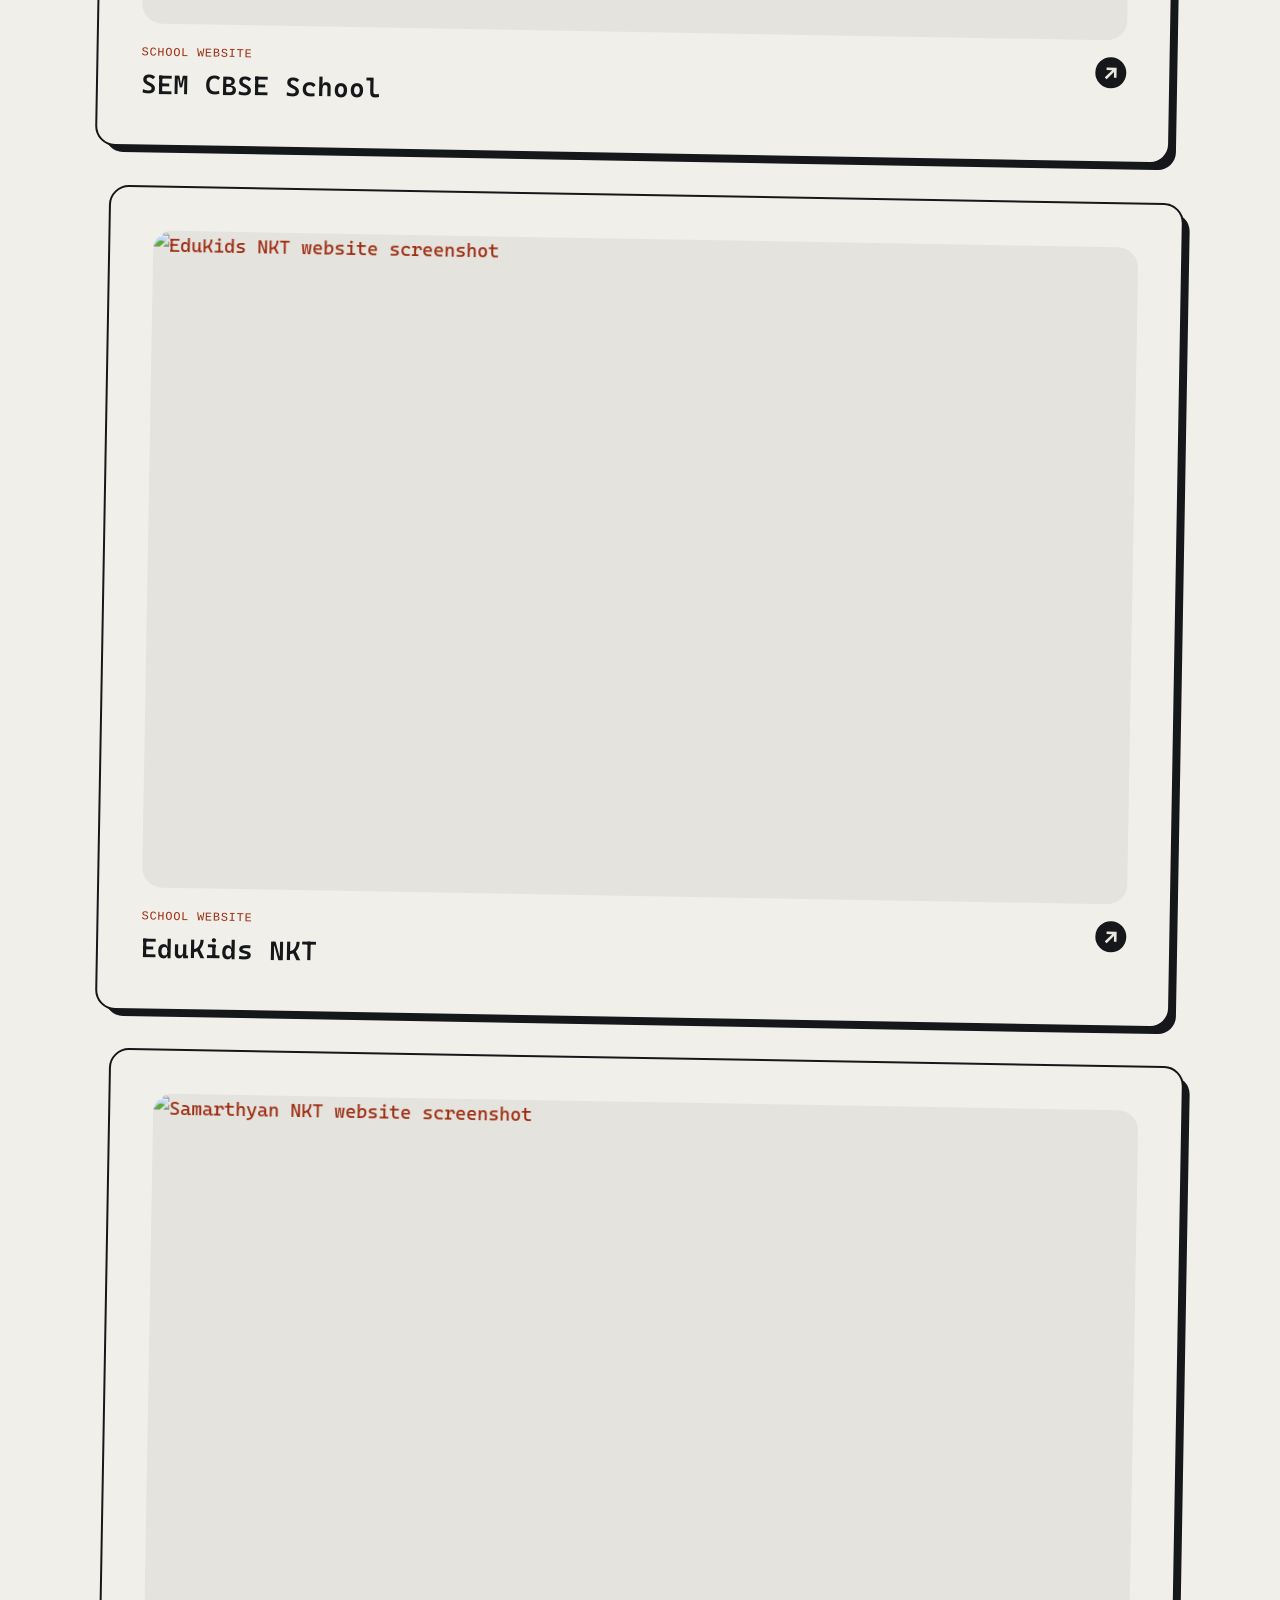
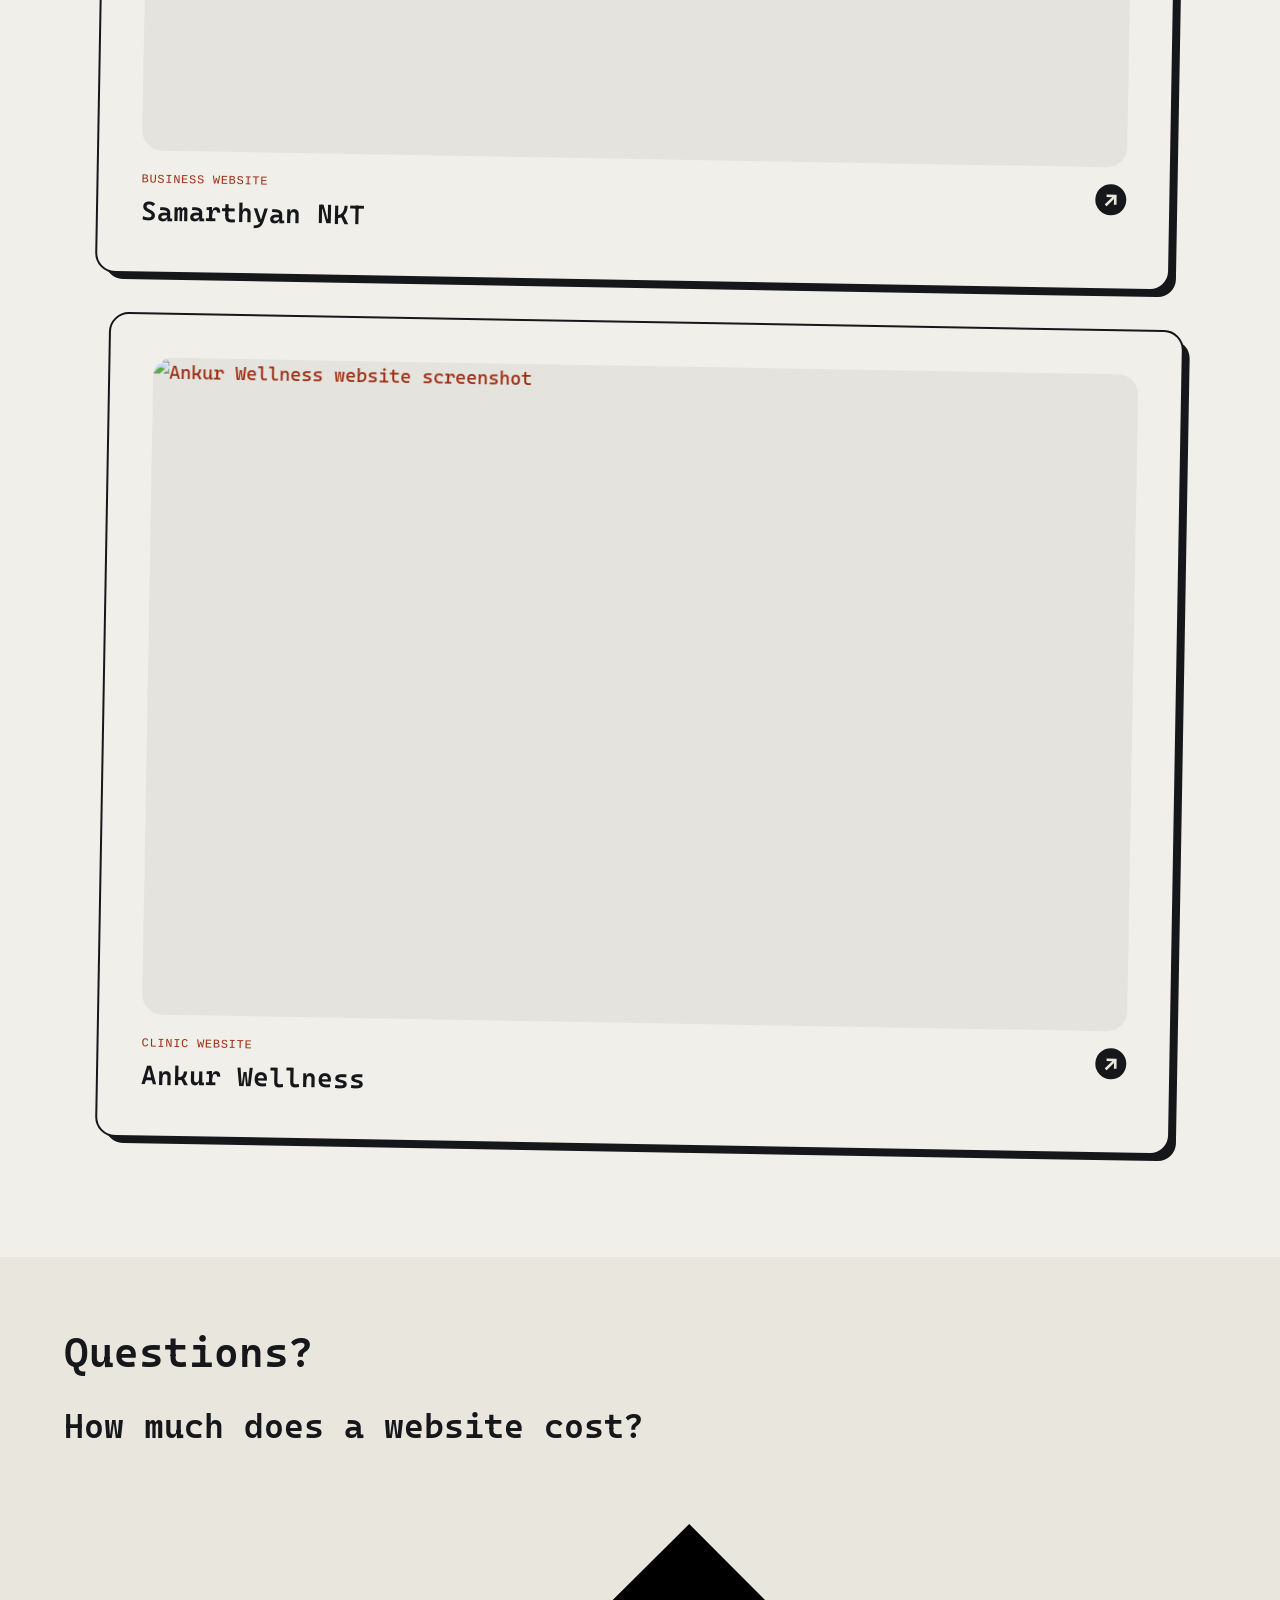
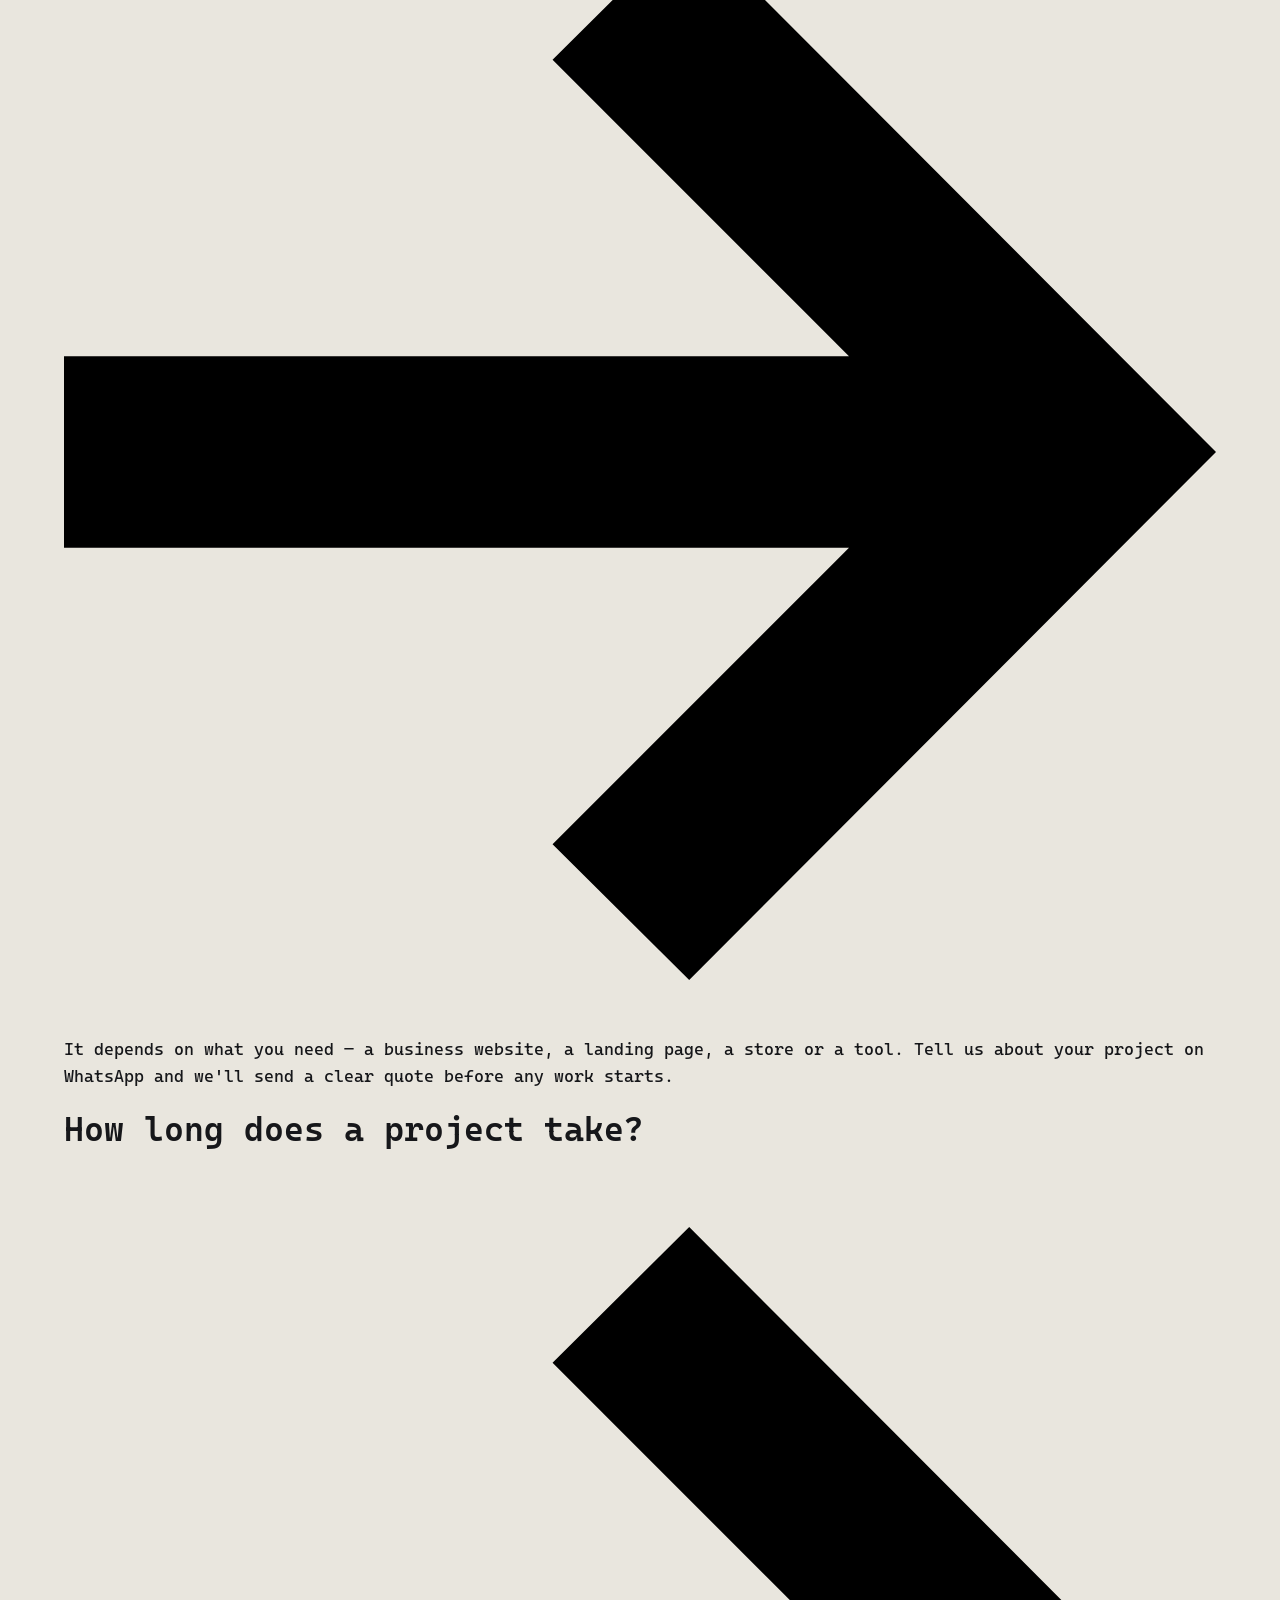
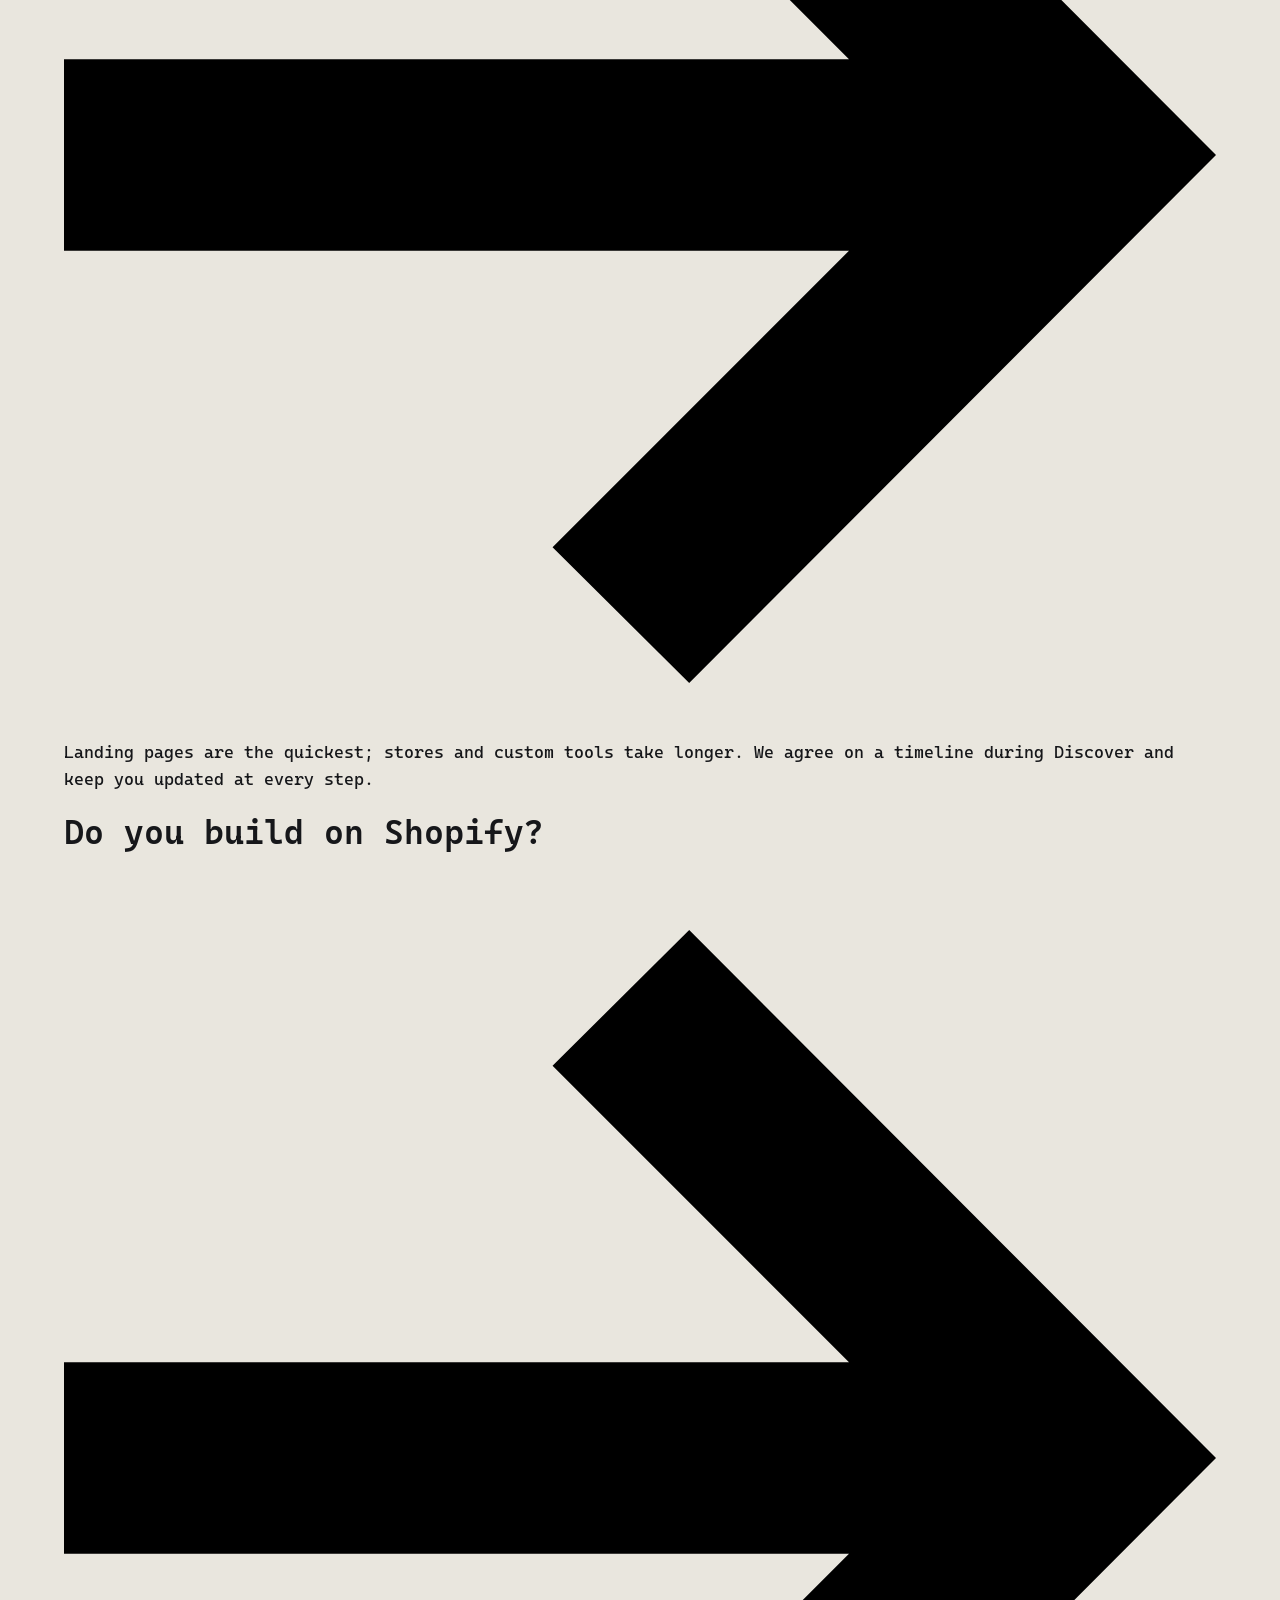
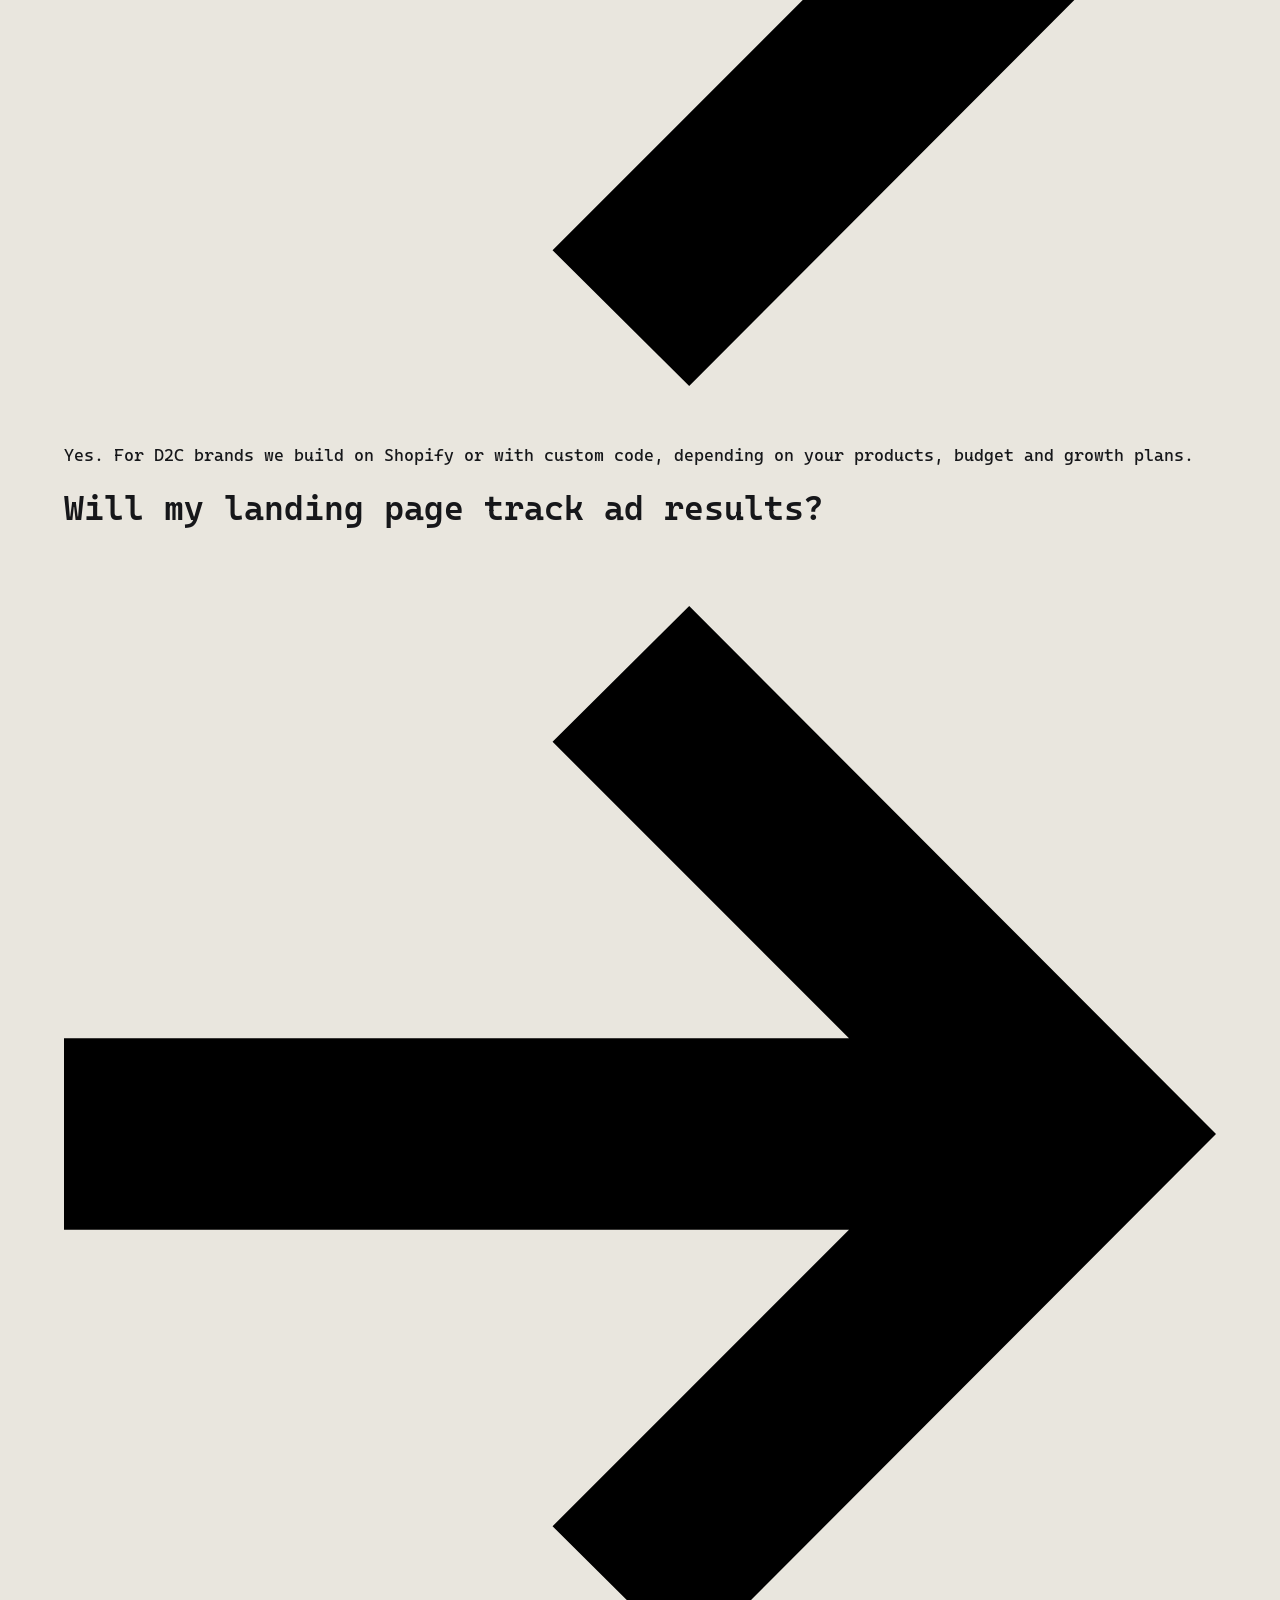
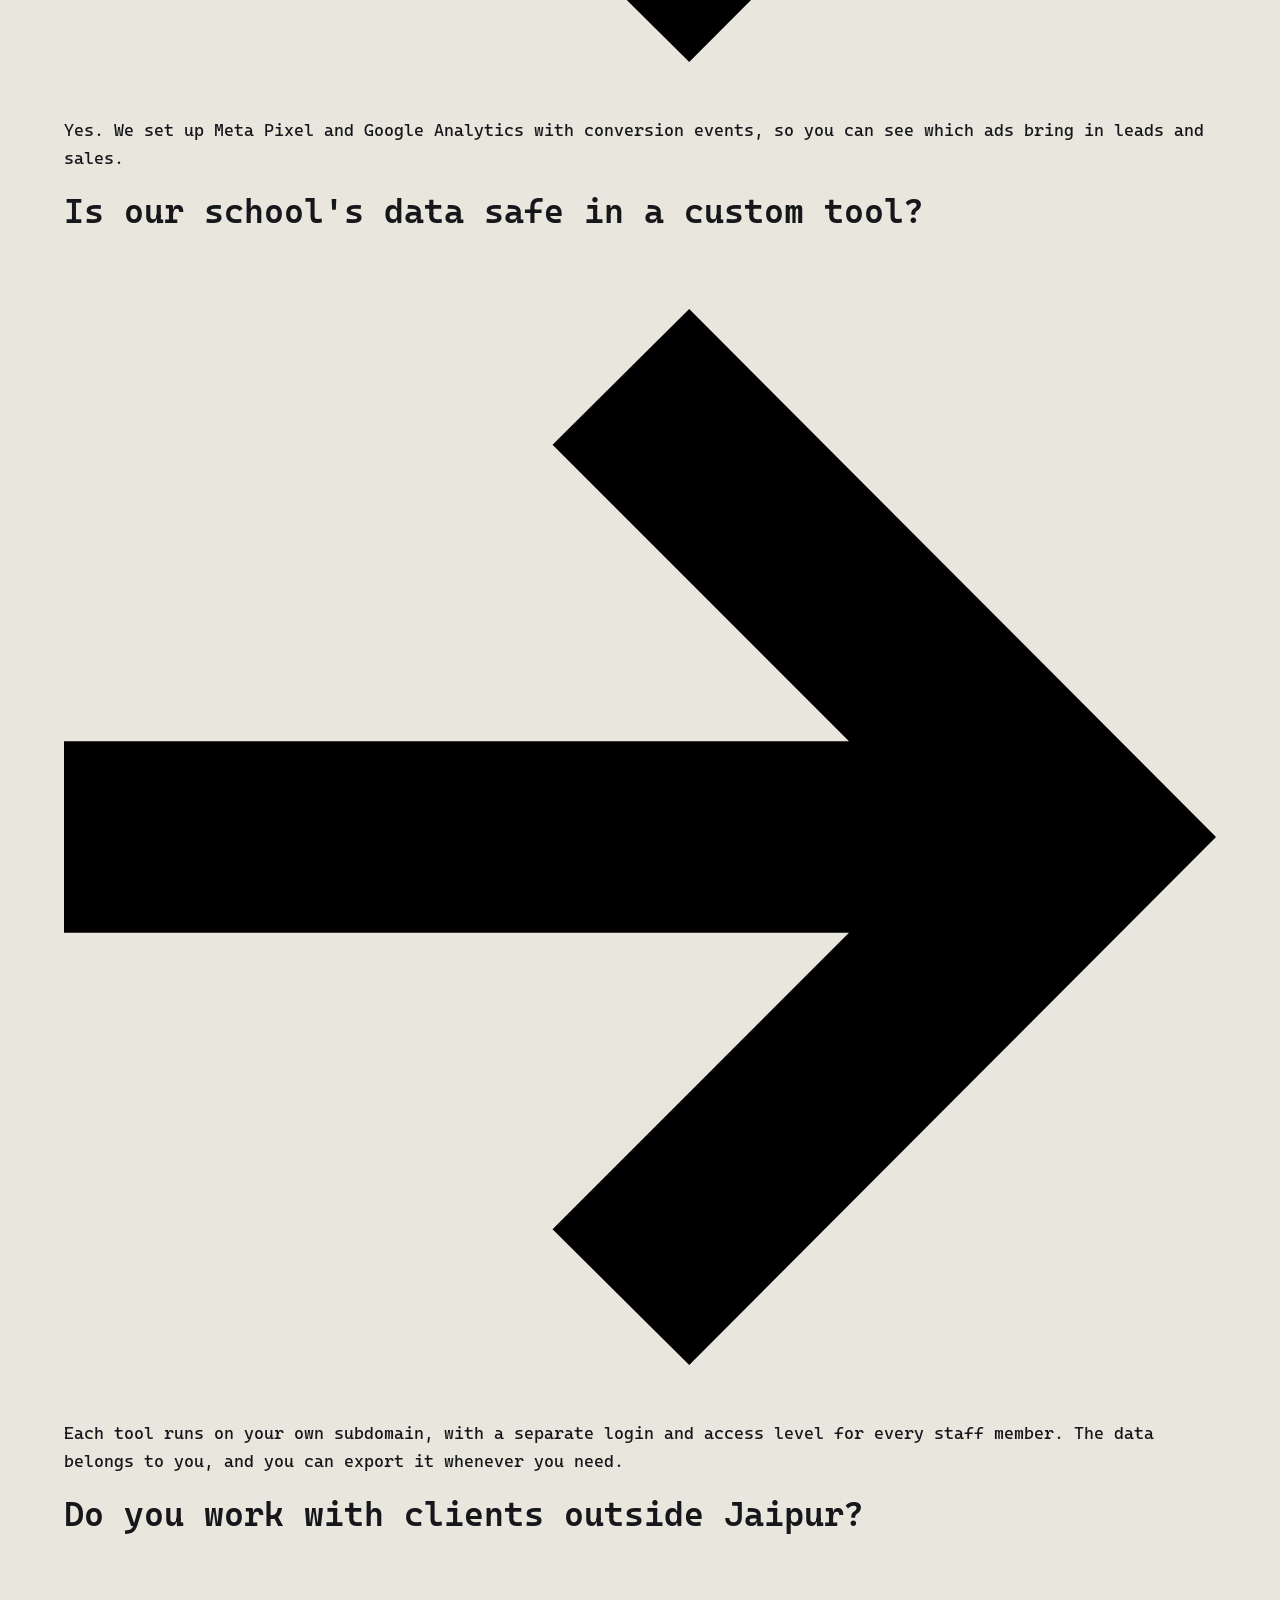
==== commit f522d54d: "Visual pass: show what we build instead of describing it - Hero: four mini previews (business site, " ====
--- a/index.html
+++ b/index.html
@@ -7,7 +7,7 @@
 
 		<!-- Meta -->
 		<meta charset="utf-8">
-		<meta name="description" content="Caper Works is a Jaipur web design and development studio. We build business websites, ad landing pages, D2C brand websites and custom business tools. 56+ websites delivered.">
+		<meta name="description" content="Caper Works is a Jaipur web design and development studio. We build business websites, ad landing pages, D2C brand websites and custom tools for schools. 56+ websites delivered.">
 		<meta name="author" content="Caper Works">
 		<link rel="canonical" href="https://caperworks.com/">
 
@@ -37,7 +37,7 @@
 			"url": "https://caperworks.com/",
 			"logo": "https://caperworks.com/assets/Logos/cp-black.png",
 			"image": "https://caperworks.com/assets/Logos/cp-black.png",
-			"description": "Web design and development studio in Jaipur building business websites, ad landing pages, D2C brand websites and custom tools that automate everyday business work.",
+			"description": "Web design and development studio in Jaipur building business websites, ad landing pages, D2C brand websites and custom tools for schools and institutes.",
 			"telephone": "+91-92564-49413",
 			"email": "hello@caperworks.com",
 			"address": {
@@ -185,9 +185,9 @@
 						<div class="ph-caption">
 							<div class="ph-caption-inner tt-hero-caption">
 								<p class="ph-caption-subtitle tt-hero-eyebrow">Web Design &amp; Development Studio · Jaipur</p>
-								<h1 class="ph-caption-title">Websites, Landing Pages &amp; Tools That <span class="text-primary">Grow</span> Your Business</h1>
+								<h1 class="ph-caption-title">Websites, Landing Pages<br> &amp; Tools That <span class="text-primary">Grow</span><br> Your Business</h1>
 								<div class="ph-caption-description max-width-700">
-									Design and development, done with passion, curiosity, and a little bit of mischief.
+									Design and development, done with passion,<br> curiosity, and a little bit of mischief.
 								</div>
 								<div class="tt-hero-actions">
 									<a href="https://wa.me/919256449413?text=Hi%20Caper%20Works%2C%20I%27d%20like%20to%20start%20a%20project." class="tt-btn tt-btn-primary" target="_blank" rel="noopener">
@@ -212,7 +212,7 @@
 								</div>
 								<div class="tt-col-xl-8">
 									<div class="text-xlg">
-										<p class="tt-anim-lines">One studio for everything your business needs online. We design and build websites for local businesses, landing pages for brands running ads, online stores for D2C brands, and simple tools that take the manual work out of running a business.</p>
+										<p class="tt-anim-lines">One studio for everything your business needs online. We design and build websites for local businesses, landing pages for brands running ads, online stores for D2C brands, and simple tools that take the manual work out of running a school or institute.</p>
 									</div>
 								</div>
 							</div>
@@ -304,8 +304,8 @@
 											<div class="tt-service-card tt-anim-fadeinup">
 												<span class="tt-service-card-num">04</span>
 												<h3 class="tt-service-card-title">Custom Tools</h3>
-												<p class="tt-service-card-for">For any business that runs on spreadsheets</p>
-												<p>Simple web tools that replace registers, spreadsheets and manual work — finance, inventory, bookings, approvals — built around how you work.</p>
+												<p class="tt-service-card-for">For schools &amp; small institutes</p>
+												<p>Stop running your institute on registers and spreadsheets. Simple web tools for fees, finances and admin — built around how you work.</p>
 												<ul class="tt-service-card-list">
 													<li>Multiple user logins &amp; roles</li>
 													<li>Runs on your own subdomain</li>
@@ -364,18 +364,18 @@
 								<div class="tt-tools-copy">
 									<p class="tt-section-eyebrow">Custom Tools</p>
 									<div class="tt-heading tt-heading-lg">
-										<h2 class="tt-heading-title tt-anim-characters">Less Paperwork, More Business</h2>
-									</div>
-									<p class="tt-anim-lines">Still tracking money, stock or bookings in registers and Excel? We build simple web tools around the way your business already works — on your own website's subdomain, with a login for everyone on your team.</p>
+										<h2 class="tt-heading-title tt-anim-characters">Less Paperwork, More Teaching</h2>
+									</div>
+									<p class="tt-anim-lines">Many schools and institutes still run fees, finances and admissions on registers and Excel. We build simple web tools that do it for you — on your own website's subdomain, with a login for every staff member.</p>
 
 									<ul class="tt-tools-features">
-										<li><i class="fa-solid fa-sliders" aria-hidden="true"></i><span><strong>Built for your workflow</strong> — finance, inventory, bookings, HR, approvals or anything you do by hand today</span></li>
-										<li><i class="fa-solid fa-users" aria-hidden="true"></i><span><strong>Multiple logins</strong> — separate access levels for owners, managers and staff</span></li>
-										<li><i class="fa-solid fa-globe" aria-hidden="true"></i><span><strong>Your subdomain</strong> — e.g. <em>app.yourbusiness.in</em>, under your own name</span></li>
+										<li><i class="fa-solid fa-indian-rupee-sign" aria-hidden="true"></i><span><strong>Fees &amp; finances</strong> — collections, dues, expenses and reports in one place</span></li>
+										<li><i class="fa-solid fa-users" aria-hidden="true"></i><span><strong>Multiple logins</strong> — separate access for the principal, accounts and staff</span></li>
+										<li><i class="fa-solid fa-globe" aria-hidden="true"></i><span><strong>Your subdomain</strong> — e.g. <em>fees.yourschool.in</em>, under your own name</span></li>
 										<li><i class="fa-solid fa-file-export" aria-hidden="true"></i><span><strong>Your data</strong> — export to Excel whenever you need it</span></li>
 									</ul>
 
-									<a href="https://wa.me/919256449413?text=Hi%20Caper%20Works%2C%20I%27d%20like%20a%20custom%20tool%20for%20my%20business." class="tt-btn tt-btn-primary margin-top-20" target="_blank" rel="noopener">
+									<a href="https://wa.me/919256449413?text=Hi%20Caper%20Works%2C%20I%27d%20like%20a%20custom%20tool%20for%20my%20school%20or%20institute." class="tt-btn tt-btn-primary margin-top-20" target="_blank" rel="noopener">
 										<span data-hover="Talk About a Tool">Talk About a Tool</span>
 										<span class="tt-btn-icon"><i class="fa-brands fa-whatsapp"></i></span>
 									</a>
@@ -385,27 +385,27 @@
 									<div class="tt-mock-window">
 										<div class="tt-mock-bar">
 											<span></span><span></span><span></span>
-											<div class="tt-mock-url">app.yourbusiness.in</div>
+											<div class="tt-mock-url">fees.yourschool.in</div>
 										</div>
 										<div class="tt-mock-body">
 											<div class="tt-mock-head">
 												<div>
-													<div class="tt-mock-title">Dashboard</div>
-													<div class="tt-mock-sub">October 2026 · Sample data</div>
-												</div>
-												<div class="tt-mock-user"><i class="fa-solid fa-user"></i> Manager</div>
+													<div class="tt-mock-title">Fee Dashboard</div>
+													<div class="tt-mock-sub">Session 2026–27 · Sample data</div>
+												</div>
+												<div class="tt-mock-user"><i class="fa-solid fa-user"></i> Accounts</div>
 											</div>
 											<div class="tt-mock-kpis">
-												<div class="tt-mock-kpi"><span>Received</span><strong>₹4.8L</strong></div>
-												<div class="tt-mock-kpi"><span>Pending</span><strong>₹1.2L</strong></div>
-												<div class="tt-mock-kpi"><span>Open tasks</span><strong>14</strong></div>
+												<div class="tt-mock-kpi"><span>Collected</span><strong>₹18.4L</strong></div>
+												<div class="tt-mock-kpi"><span>Pending</span><strong>₹3.2L</strong></div>
+												<div class="tt-mock-kpi"><span>Students</span><strong>642</strong></div>
 											</div>
 											<div class="tt-mock-table">
-												<div class="tt-mock-row tt-mock-row-head"><span>Entry</span><span>Owner</span><span>Status</span></div>
-												<div class="tt-mock-row"><span>Invoice #1042</span><span>Riya</span><span class="tt-mock-pill tt-mock-paid">Done</span></div>
-												<div class="tt-mock-row"><span>Stock order</span><span>Aman</span><span class="tt-mock-pill tt-mock-due">Pending</span></div>
-												<div class="tt-mock-row"><span>Expense claim</span><span>Neha</span><span class="tt-mock-pill tt-mock-paid">Done</span></div>
-												<div class="tt-mock-row"><span>Booking #318</span><span>Karan</span><span class="tt-mock-pill tt-mock-paid">Done</span></div>
+												<div class="tt-mock-row tt-mock-row-head"><span>Student</span><span>Class</span><span>Status</span></div>
+												<div class="tt-mock-row"><span>Aarav S.</span><span>VII-B</span><span class="tt-mock-pill tt-mock-paid">Paid</span></div>
+												<div class="tt-mock-row"><span>Diya M.</span><span>V-A</span><span class="tt-mock-pill tt-mock-due">Due</span></div>
+												<div class="tt-mock-row"><span>Kabir R.</span><span>IX-C</span><span class="tt-mock-pill tt-mock-paid">Paid</span></div>
+												<div class="tt-mock-row"><span>Meera T.</span><span>III-A</span><span class="tt-mock-pill tt-mock-paid">Paid</span></div>
 											</div>
 										</div>
 									</div>
@@ -583,7 +583,7 @@
 
 					<!-- FAQ -->
 					<div id="faq" class="tt-section tt-site-section">
-						<div class="tt-section-inner tt-wrap max-width-1600">
+						<div class="tt-section-inner tt-wrap max-width-1200">
 							<div class="tt-heading tt-heading-lg margin-bottom-40">
 								<h2 class="tt-heading-title tt-anim-characters">Questions?</h2>
 							</div>
@@ -632,11 +632,11 @@
 
 								<div class="tt-accordion-item">
 									<div class="tt-accordion-heading">
-										<div class="tt-acc-head"><div class="tt-acc-head-inner"><h3 class="tt-acc-head-title">Is our data safe in a custom tool?</h3></div></div>
+										<div class="tt-acc-head"><div class="tt-acc-head-inner"><h3 class="tt-acc-head-title">Is our school's data safe in a custom tool?</h3></div></div>
 										<div class="tt-accordion-caret"><div class="tt-accordion-caret-inner"><svg xmlns="http://www.w3.org/2000/svg" viewBox="0 0 24 24"><path d="M13.025 1l-2.847 2.828 6.176 6.176h-16.354v3.992h16.354l-6.176 6.176 2.847 2.828 10.975-11z"></path></svg></div></div>
 									</div>
 									<div class="tt-accordion-content">
-										<p>Each tool runs on your own subdomain, with a separate login and access level for every team member. The data belongs to you, and you can export it whenever you need.</p>
+										<p>Each tool runs on your own subdomain, with a separate login and access level for every staff member. The data belongs to you, and you can export it whenever you need.</p>
 									</div>
 								</div>
 
@@ -679,7 +679,7 @@
 										<a href="https://wa.me/919256449413?text=Hi%20Caper%20Works%2C%20I%20need%20a%20business%20website." class="tt-btn tt-btn-accent" target="_blank" rel="noopener"><span data-hover="Business Website">Business Website</span></a>
 										<a href="https://wa.me/919256449413?text=Hi%20Caper%20Works%2C%20I%20need%20a%20landing%20page%20for%20my%20ads." class="tt-btn tt-btn-accent" target="_blank" rel="noopener"><span data-hover="Landing Page">Landing Page</span></a>
 										<a href="https://wa.me/919256449413?text=Hi%20Caper%20Works%2C%20I%20need%20a%20website%20for%20my%20D2C%20brand." class="tt-btn tt-btn-accent" target="_blank" rel="noopener"><span data-hover="D2C Website">D2C Website</span></a>
-										<a href="https://wa.me/919256449413?text=Hi%20Caper%20Works%2C%20I%27d%20like%20a%20custom%20tool%20for%20my%20business." class="tt-btn tt-btn-accent" target="_blank" rel="noopener"><span data-hover="Custom Tool">Custom Tool</span></a>
+										<a href="https://wa.me/919256449413?text=Hi%20Caper%20Works%2C%20I%27d%20like%20a%20custom%20tool%20for%20my%20school%20or%20institute." class="tt-btn tt-btn-accent" target="_blank" rel="noopener"><span data-hover="Custom Tool">Custom Tool</span></a>
 									</div>
 									<a href="https://wa.me/919256449413?text=Hi%20Caper%20Works%2C%20I%27d%20like%20to%20discuss%20a%20project." class="tt-btn tt-btn-secondary margin-top-20" target="_blank" rel="noopener">
 										<span data-hover="Just Say Hi">Just Say Hi</span>
--- a/assets/css/theme.css
+++ b/assets/css/theme.css
@@ -5962,3 +5962,618 @@
 #work .tt-pgi-tag {
 	display: block;
 }
+
+/* ------------------------------------------------------------- *
+ * Caper Works — visual pass (hero tiles, offers, why, steps)
+/* ------------------------------------------------------------- */
+
+/* Hero layout */
+#page-header.tt-site-section-hero .ph-caption {
+	width: 100%;
+}
+.tt-hero-layout {
+	display: grid;
+	grid-template-columns: 1fr;
+	gap: 32px;
+	align-items: center;
+}
+@media (min-width: 1025px) {
+	.tt-hero-layout {
+		grid-template-columns: minmax(0, 1fr) minmax(0, 1.05fr);
+		gap: clamp(40px, 5vw, 88px);
+	}
+	#page-header.tt-site-section-hero.ph-cap-xlg .ph-caption-title {
+		font-size: clamp(42px, 4.3vw, 72px);
+		line-height: 1.05;
+	}
+	#page-header.ph-full .page-header-inner {
+		padding-top: 150px;
+	}
+}
+
+/* Hero visual: 2x2 tiles */
+.tt-hero-visual {
+	display: grid;
+	grid-template-columns: repeat(2, minmax(0, 1fr));
+	gap: clamp(14px, 2vw, 28px);
+	padding: 8px 10px 28px 0;
+}
+.hv-tile {
+	position: relative;
+	display: block;
+	color: var(--tt-text-color);
+	text-decoration: none;
+	transition: transform 0.35s ease;
+}
+.hv-tile-1 { transform: rotate(-2deg); }
+.hv-tile-2 { transform: rotate(1.5deg) translateY(22px); }
+.hv-tile-3 { transform: rotate(1deg); }
+.hv-tile-4 { transform: rotate(-1.5deg) translateY(22px); }
+.hv-tile:hover,
+.hv-tile:focus-visible {
+	transform: rotate(0) translateY(-4px);
+	color: var(--tt-text-color);
+}
+.hv-tile:focus-visible {
+	outline: 3px solid var(--tt-main-color);
+	outline-offset: 6px;
+	border-radius: 16px;
+}
+
+.hv-win {
+	background-color: #fff;
+	border: 2px solid var(--tt-border-color);
+	border-radius: 14px;
+	box-shadow: 7px 7px 0 -2px var(--tt-shadow-color);
+	overflow: hidden;
+	font-size: 11px;
+	line-height: 1.3;
+}
+.hv-bar {
+	display: flex;
+	align-items: center;
+	gap: 4px;
+	padding: 7px 10px;
+	background-color: var(--tt-accent-bg-color);
+	border-bottom: 2px solid var(--tt-border-color);
+}
+.hv-bar i {
+	width: 7px;
+	height: 7px;
+	border-radius: 50%;
+	border: 1.5px solid var(--tt-border-color);
+}
+.hv-bar i:first-child { background-color: var(--tt-main-color); }
+.hv-bar span {
+	margin-left: 6px;
+	font-family: monospace, monospace;
+	font-size: 10px;
+	white-space: nowrap;
+	overflow: hidden;
+	text-overflow: ellipsis;
+}
+.hv-body {
+	position: relative;
+	padding: 12px;
+	min-height: 168px;
+}
+.hv-nav {
+	display: flex;
+	align-items: center;
+	gap: 6px;
+	margin-bottom: 12px;
+}
+.hv-nav b {
+	width: 26px;
+	height: 8px;
+	border-radius: 4px;
+	background-color: var(--tt-main-color);
+	margin-right: auto;
+}
+.hv-nav s,
+.hv-rows s {
+	display: block;
+	width: 18px;
+	height: 5px;
+	border-radius: 3px;
+	background-color: #d9d5cb;
+}
+.hv-nav em {
+	position: relative;
+	font-style: normal;
+	font-size: 12px;
+	margin-left: 4px;
+}
+.hv-nav sup {
+	position: absolute;
+	top: -6px;
+	right: -8px;
+	width: 13px;
+	height: 13px;
+	border-radius: 50%;
+	background-color: var(--tt-main-color);
+	color: #fff;
+	font-size: 8px;
+	line-height: 13px;
+	text-align: center;
+}
+.hv-h {
+	margin: 0 0 10px;
+	font-size: 15px;
+	font-weight: 700;
+	line-height: 1.15;
+}
+.hv-btns {
+	display: flex;
+	gap: 6px;
+}
+.hv-btn {
+	display: inline-flex;
+	align-items: center;
+	justify-content: center;
+	gap: 5px;
+	padding: 5px 10px;
+	border: 1.5px solid var(--tt-border-color);
+	border-radius: 100px;
+	font-size: 10px;
+	font-weight: 600;
+}
+.hv-btn-rust { background-color: var(--tt-main-color); color: #fff; }
+.hv-btn-wa { background-color: #dcefd9; color: #1f4d1b; }
+.hv-btn-dark { background-color: var(--tt-dark-color); color: #fff; }
+.hv-btn-wide { display: flex; width: 100%; }
+.hv-map {
+	display: flex;
+	align-items: center;
+	gap: 6px;
+	margin-top: 12px;
+	padding: 8px;
+	font-size: 10px;
+	background-color: var(--tt-accent-bg-color);
+	border: 1.5px solid var(--tt-border-color);
+	border-radius: 8px;
+}
+.hv-map i { color: var(--tt-main-color); font-size: 13px; }
+.hv-ad {
+	display: inline-flex;
+	align-items: center;
+	gap: 5px;
+	margin-bottom: 8px;
+	padding: 3px 8px;
+	font-size: 9px;
+	border: 1.5px dashed var(--tt-border-color);
+	border-radius: 100px;
+}
+.hv-field {
+	height: 16px;
+	margin-bottom: 6px;
+	border: 1.5px solid #cfcac0;
+	border-radius: 6px;
+	background-color: #faf9f6;
+}
+.hv-lead {
+	position: absolute;
+	right: -8px;
+	bottom: 10px;
+	display: inline-flex;
+	align-items: center;
+	gap: 5px;
+	padding: 5px 10px;
+	font-size: 10px;
+	font-weight: 700;
+	color: #1f4d1b;
+	background-color: #dcefd9;
+	border: 2px solid var(--tt-border-color);
+	border-radius: 100px;
+	box-shadow: 3px 3px 0 -1px var(--tt-shadow-color);
+}
+.hv-product {
+	display: flex;
+	align-items: flex-end;
+	justify-content: center;
+	height: 72px;
+	padding-bottom: 10px;
+	background-color: var(--tt-accent-bg-color);
+	border-radius: 8px;
+}
+.hv-product-img {
+	position: relative;
+	width: 40px;
+	height: 40px;
+	background-color: var(--tt-main-color);
+	border: 2px solid var(--tt-border-color);
+	border-radius: 4px 4px 9px 9px;
+}
+.hv-product-img::before {
+	content: "";
+	position: absolute;
+	top: -16px;
+	left: 8px;
+	width: 20px;
+	height: 14px;
+	border: 2.5px solid var(--tt-border-color);
+	border-bottom: 0;
+	border-radius: 12px 12px 0 0;
+}
+.hv-price {
+	display: flex;
+	justify-content: space-between;
+	align-items: baseline;
+	margin: 8px 0;
+	font-size: 10px;
+}
+.hv-price strong { font-size: 12px; }
+.hv-kpis {
+	display: grid;
+	grid-template-columns: 1fr 1fr;
+	gap: 6px;
+	margin-bottom: 8px;
+}
+.hv-kpis span {
+	padding: 6px 8px;
+	font-size: 13px;
+	font-weight: 700;
+	border: 1.5px solid var(--tt-border-color);
+	border-radius: 8px;
+}
+.hv-kpis small {
+	display: block;
+	font-size: 9px;
+	font-weight: 400;
+	color: var(--tt-text-muted-color);
+}
+.hv-rows div {
+	display: flex;
+	align-items: center;
+	justify-content: space-between;
+	padding: 5px 0;
+	border-top: 1px solid rgb(22 23 26 / 10%);
+}
+.hv-rows s { width: 50%; }
+.hv-rows em {
+	padding: 1px 7px;
+	font-size: 9px;
+	font-style: normal;
+	border-radius: 100px;
+}
+.hv-rows em.ok { background-color: #dcefd9; color: #1f4d1b; }
+.hv-rows em.due { background-color: #f5ddd5; color: var(--tt-main-color); }
+.hv-users {
+	display: flex;
+	align-items: center;
+	gap: 3px;
+	margin-top: 8px;
+}
+.hv-users i {
+	width: 18px;
+	height: 18px;
+	display: inline-flex;
+	align-items: center;
+	justify-content: center;
+	font-size: 8px;
+	background-color: var(--tt-accent-bg-color);
+	border: 1.5px solid var(--tt-border-color);
+	border-radius: 50%;
+}
+.hv-users span { margin-left: 6px; font-size: 10px; }
+.hv-label {
+	display: inline-block;
+	margin-top: 14px;
+	font-size: 15px;
+	font-weight: 700;
+	border-bottom: 2px solid var(--tt-main-color);
+}
+
+/* One load moment: tiles settle in, then the lead badge pops */
+@media (prefers-reduced-motion: no-preference) {
+	.hv-tile {
+		animation: hvIn 0.7s cubic-bezier(.2,.8,.2,1) both;
+	}
+	.hv-tile-2 { animation-delay: 0.1s; }
+	.hv-tile-3 { animation-delay: 0.2s; }
+	.hv-tile-4 { animation-delay: 0.3s; }
+	.hv-lead {
+		animation: hvPop 0.45s cubic-bezier(.3,1.6,.5,1) 1.2s both;
+	}
+}
+@keyframes hvIn {
+	from { opacity: 0; translate: 0 24px; }
+	to { opacity: 1; translate: 0 0; }
+}
+@keyframes hvPop {
+	from { opacity: 0; scale: 0.5; }
+	to { opacity: 1; scale: 1; }
+}
+
+@media (max-width: 1024px) {
+	.tt-hero-visual {
+		padding-right: 6px;
+	}
+}
+@media (max-width: 480px) {
+	.tt-hero-visual { gap: 12px; }
+	.hv-body { padding: 9px; min-height: 150px; }
+	.hv-h { font-size: 12px; }
+	.hv-btn { padding: 4px 7px; font-size: 9px; }
+	.hv-map span { font-size: 9px; }
+	.hv-label { font-size: 13px; margin-top: 10px; }
+	.hv-tile-2, .hv-tile-4 { transform: rotate(1deg) translateY(14px); }
+	.hv-lead { right: -4px; font-size: 9px; padding: 4px 8px; }
+}
+
+/* Proof strip without the about heading */
+#page-header .ph-about .tt-proof-strip {
+	margin-top: 8px;
+}
+
+/* Offers */
+.tt-offers {
+	display: grid;
+	grid-template-columns: 1fr;
+	gap: 24px;
+}
+@media (min-width: 768px) {
+	.tt-offers { grid-template-columns: repeat(2, minmax(0, 1fr)); }
+}
+.tt-offer {
+	display: flex;
+	flex-direction: column;
+	gap: 18px;
+	padding: clamp(22px, 3vw, 32px);
+	background-color: var(--tt-accent-bg-color);
+	border: 2px solid var(--tt-border-color);
+	border-radius: clamp(14px, 2vw, 20px);
+	box-shadow: 8px 8px 0 -2px var(--tt-shadow-color);
+	scroll-margin-top: 110px;
+}
+.tt-offer-head {
+	display: flex;
+	align-items: center;
+	gap: 14px;
+}
+.tt-offer-icon {
+	flex: 0 0 52px;
+	height: 52px;
+	display: flex;
+	align-items: center;
+	justify-content: center;
+	font-size: 21px;
+	color: #fff;
+	background-color: var(--tt-main-color);
+	border: 2px solid var(--tt-border-color);
+	border-radius: 14px;
+	box-shadow: 3px 3px 0 -1px var(--tt-shadow-color);
+}
+.tt-offer h3 {
+	margin: 0;
+	font-size: clamp(22px, 2.4vw, 30px);
+	line-height: 1.15;
+}
+.tt-offer-line {
+	margin: 0;
+	font-size: 18px;
+	line-height: 1.4;
+}
+.tt-offer-group {
+	display: flex;
+	flex-direction: column;
+	gap: 8px;
+}
+.tt-offer-k {
+	font-size: 13px;
+	color: var(--tt-text-muted-color);
+}
+.tt-chips {
+	display: flex;
+	flex-wrap: wrap;
+	gap: 8px;
+	margin: 0;
+	padding: 0;
+	list-style: none;
+}
+.tt-chips li {
+	display: inline-flex;
+	align-items: center;
+	gap: 7px;
+	padding: 6px 13px;
+	font-size: 14px;
+	background-color: var(--tt-bg-color);
+	border: 1.5px solid var(--tt-border-color);
+	border-radius: 100px;
+}
+.tt-chips-get li {
+	background-color: #fff;
+}
+.tt-chips li i {
+	color: var(--tt-main-color);
+}
+.tt-offer-flow {
+	display: flex;
+	flex-wrap: wrap;
+	align-items: center;
+	gap: 10px;
+}
+.tt-offer-flow > span {
+	display: inline-flex;
+	align-items: center;
+	gap: 7px;
+	padding: 8px 14px;
+	font-size: 14px;
+	font-weight: 600;
+	background-color: #fff;
+	border: 2px solid var(--tt-border-color);
+	border-radius: 12px;
+}
+.tt-offer-flow > i {
+	color: var(--tt-main-color);
+}
+.tt-offer-flow > span.is-goal {
+	color: #fff;
+	background-color: var(--tt-main-color);
+}
+.tt-offer-flow > span.is-old {
+	color: var(--tt-text-muted-color);
+	background-color: var(--tt-bg-color);
+	border-style: dashed;
+	text-decoration: line-through;
+}
+.tt-offer-cta {
+	display: inline-flex;
+	align-items: center;
+	gap: 10px;
+	align-self: flex-start;
+	margin-top: auto;
+	padding: 11px 20px;
+	font-size: 15px;
+	font-weight: 600;
+	color: var(--tt-light-color);
+	background-color: var(--tt-dark-color);
+	border-radius: 100px;
+	text-decoration: none;
+	transition: background-color 0.2s ease;
+}
+.tt-offer-cta:hover,
+.tt-offer-cta:focus-visible {
+	color: #fff;
+	background-color: var(--tt-main-color);
+}
+
+/* Why us */
+.tt-why {
+	margin-top: clamp(48px, 6vw, 80px);
+}
+.tt-why-title {
+	margin: 0 0 24px;
+	font-size: clamp(26px, 3vw, 36px);
+}
+.tt-why-grid {
+	display: grid;
+	grid-template-columns: repeat(2, minmax(0, 1fr));
+	gap: 14px;
+	margin: 0;
+	padding: 0;
+	list-style: none;
+}
+@media (min-width: 768px) {
+	.tt-why-grid { grid-template-columns: repeat(3, minmax(0, 1fr)); gap: 18px; }
+}
+@media (min-width: 1200px) {
+	.tt-why-grid { grid-template-columns: repeat(6, minmax(0, 1fr)); }
+}
+.tt-why-grid li {
+	display: flex;
+	flex-direction: column;
+	gap: 14px;
+	padding: 20px 18px;
+	background-color: var(--tt-accent-bg-color);
+	border: 2px solid var(--tt-border-color);
+	border-radius: 16px;
+	box-shadow: 5px 5px 0 -1px var(--tt-shadow-color);
+}
+.tt-why-grid i {
+	font-size: 24px;
+	color: var(--tt-main-color);
+}
+.tt-why-grid span {
+	font-size: 15px;
+	font-weight: 600;
+	line-height: 1.3;
+}
+
+/* Tools features as tiles */
+#tools .tt-tools-features {
+	display: grid;
+	grid-template-columns: 1fr;
+	gap: 12px;
+}
+@media (min-width: 600px) {
+	#tools .tt-tools-features { grid-template-columns: 1fr 1fr; }
+}
+#tools .tt-tools-features li {
+	margin: 0;
+	padding: 14px;
+	background-color: var(--tt-accent-bg-color);
+	border: 2px solid var(--tt-border-color);
+	border-radius: 14px;
+	align-items: center;
+}
+#tools .tt-tools-features li span {
+	font-size: 14px;
+	line-height: 1.35;
+	color: var(--tt-text-muted-color);
+}
+#tools .tt-tools-features li strong {
+	display: block;
+	font-size: 16px;
+	color: var(--tt-text-color);
+}
+
+/* Process steps */
+.tt-steps {
+	position: relative;
+	display: grid;
+	grid-template-columns: 1fr;
+	gap: 18px;
+	margin: 0;
+	padding: 0;
+	list-style: none;
+}
+@media (min-width: 600px) {
+	.tt-steps { grid-template-columns: repeat(2, minmax(0, 1fr)); }
+}
+@media (min-width: 992px) {
+	.tt-steps { grid-template-columns: repeat(4, minmax(0, 1fr)); gap: 28px; }
+	.tt-steps::before {
+		content: "";
+		position: absolute;
+		top: 52px;
+		left: 6%;
+		right: 6%;
+		border-top: 2px dashed var(--tt-main-color);
+	}
+}
+.tt-step {
+	position: relative;
+	z-index: 1;
+	padding: 26px 24px;
+	background-color: var(--tt-accent-bg-color);
+	border: 2px solid var(--tt-border-color);
+	border-radius: 18px;
+	box-shadow: 8px 8px 0 -2px var(--tt-shadow-color);
+}
+.tt-step-icon {
+	width: 52px;
+	height: 52px;
+	display: flex;
+	align-items: center;
+	justify-content: center;
+	font-size: 20px;
+	color: #fff;
+	background-color: var(--tt-main-color);
+	border: 2px solid var(--tt-border-color);
+	border-radius: 50%;
+}
+.tt-step-num {
+	position: absolute;
+	top: 14px;
+	right: 22px;
+	font-size: 54px;
+	font-weight: 800;
+	line-height: 1;
+	color: rgb(22 23 26 / 10%);
+}
+.tt-step h3 {
+	margin: 18px 0 6px;
+	font-size: 24px;
+}
+.tt-step p {
+	margin: 0;
+	font-size: 15px;
+	line-height: 1.45;
+}
+
+@media (max-width: 480px) {
+	.tt-offer-flow { flex-wrap: nowrap; gap: 6px; }
+	.tt-offer-flow > span { padding: 6px 9px; font-size: 12px; gap: 5px; white-space: nowrap; }
+	.tt-offer-flow > i { font-size: 12px; }
+}
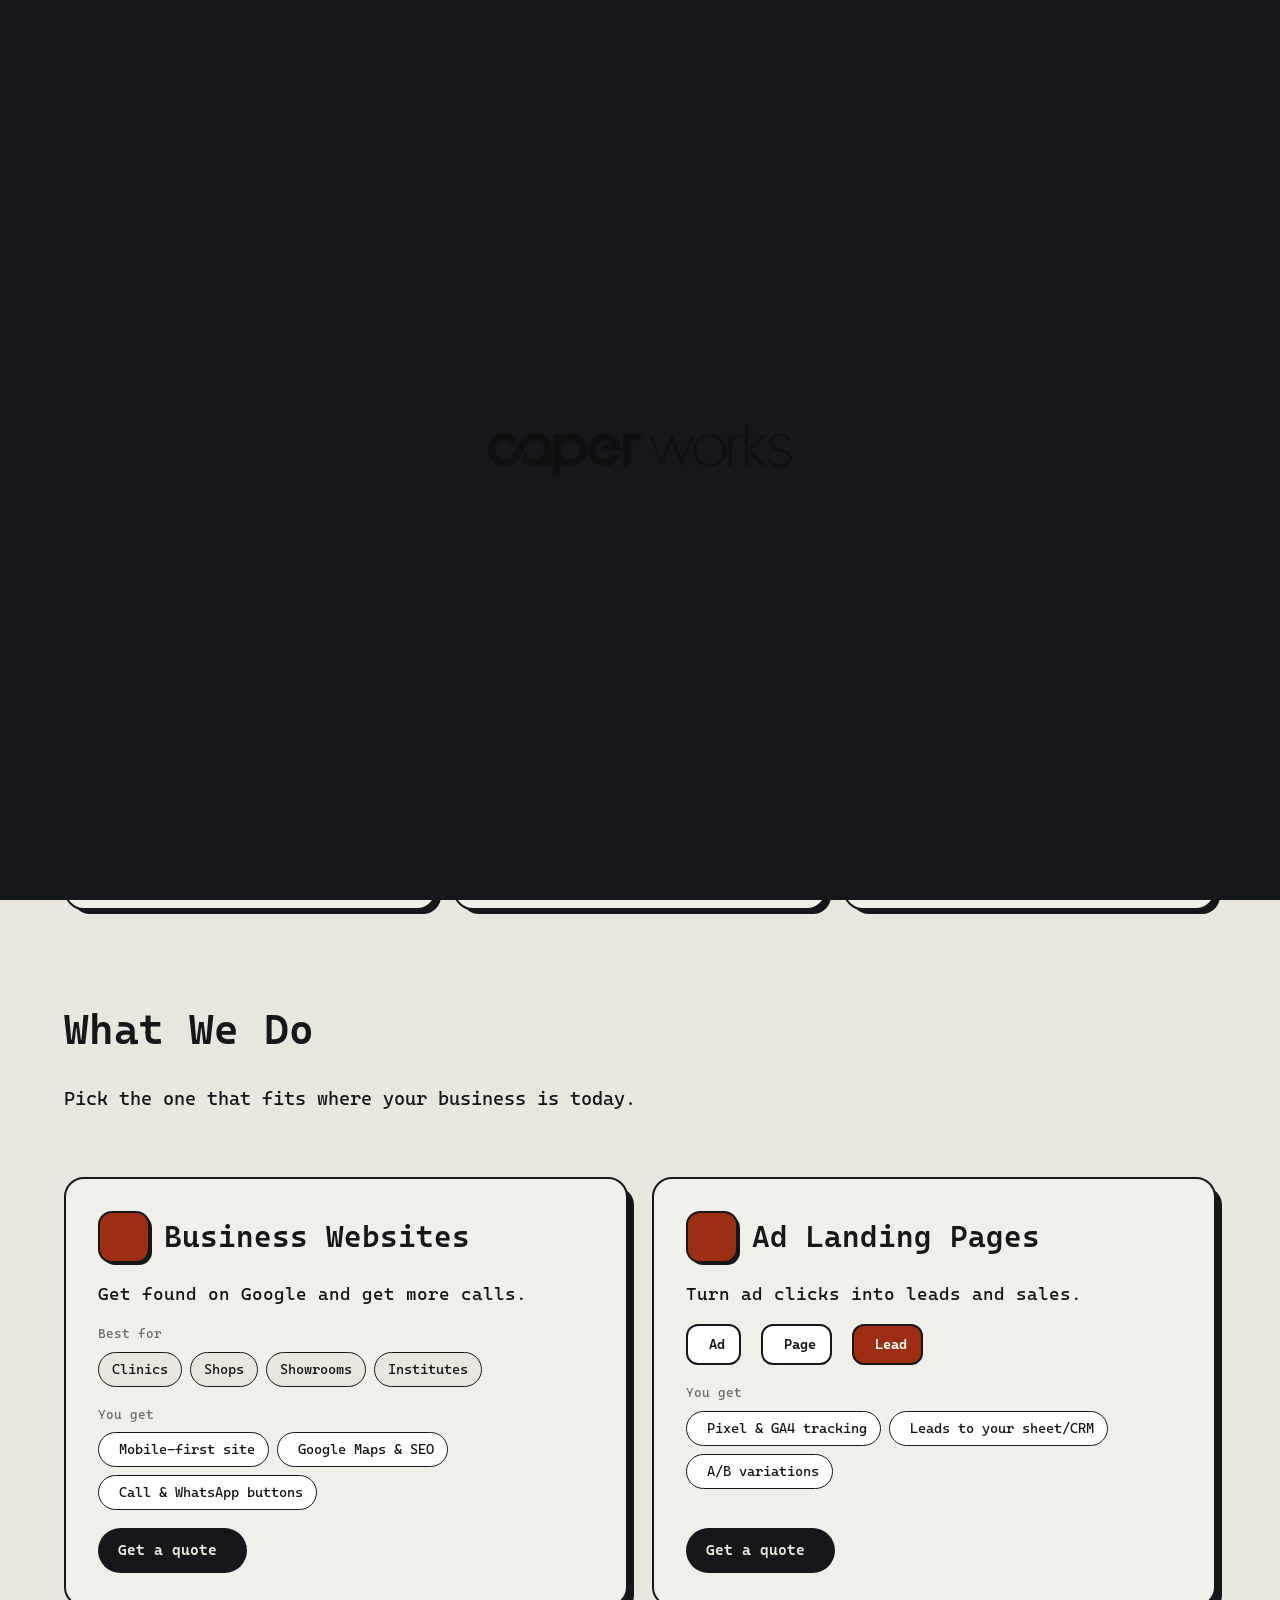
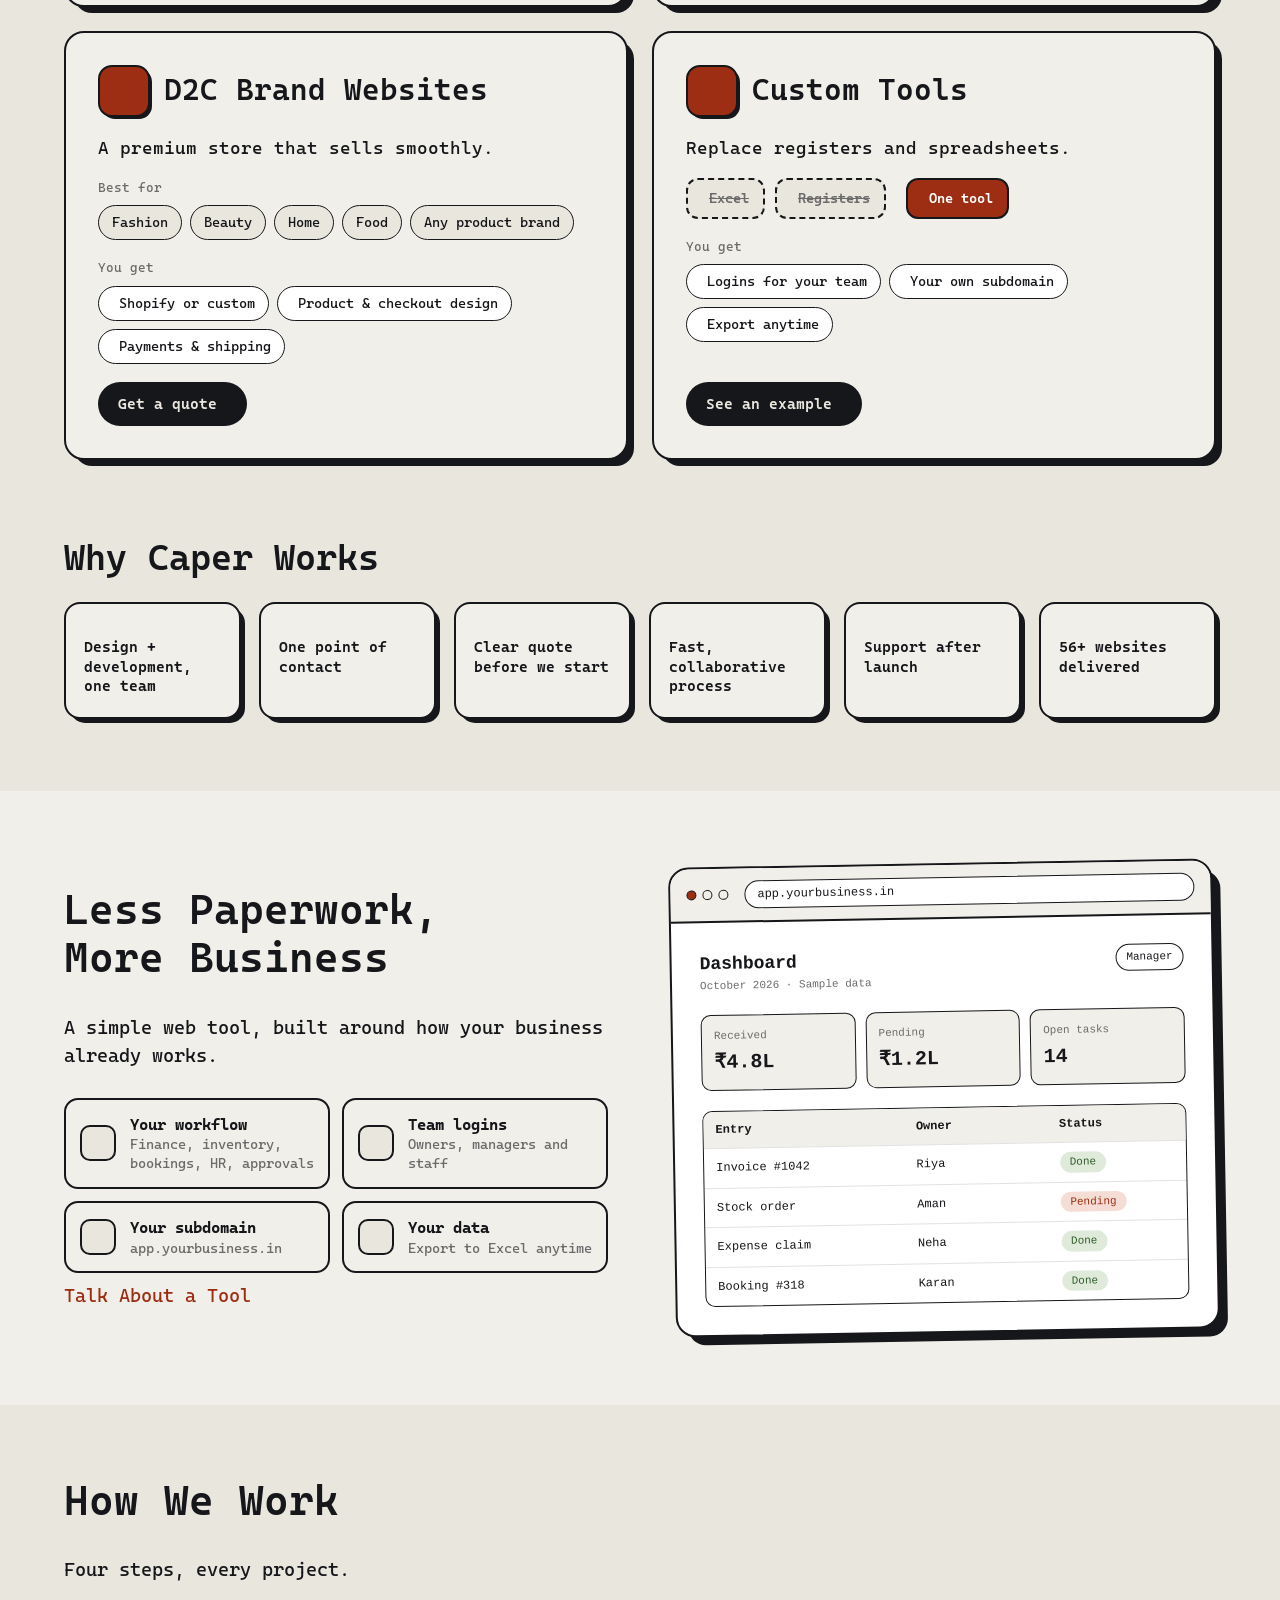
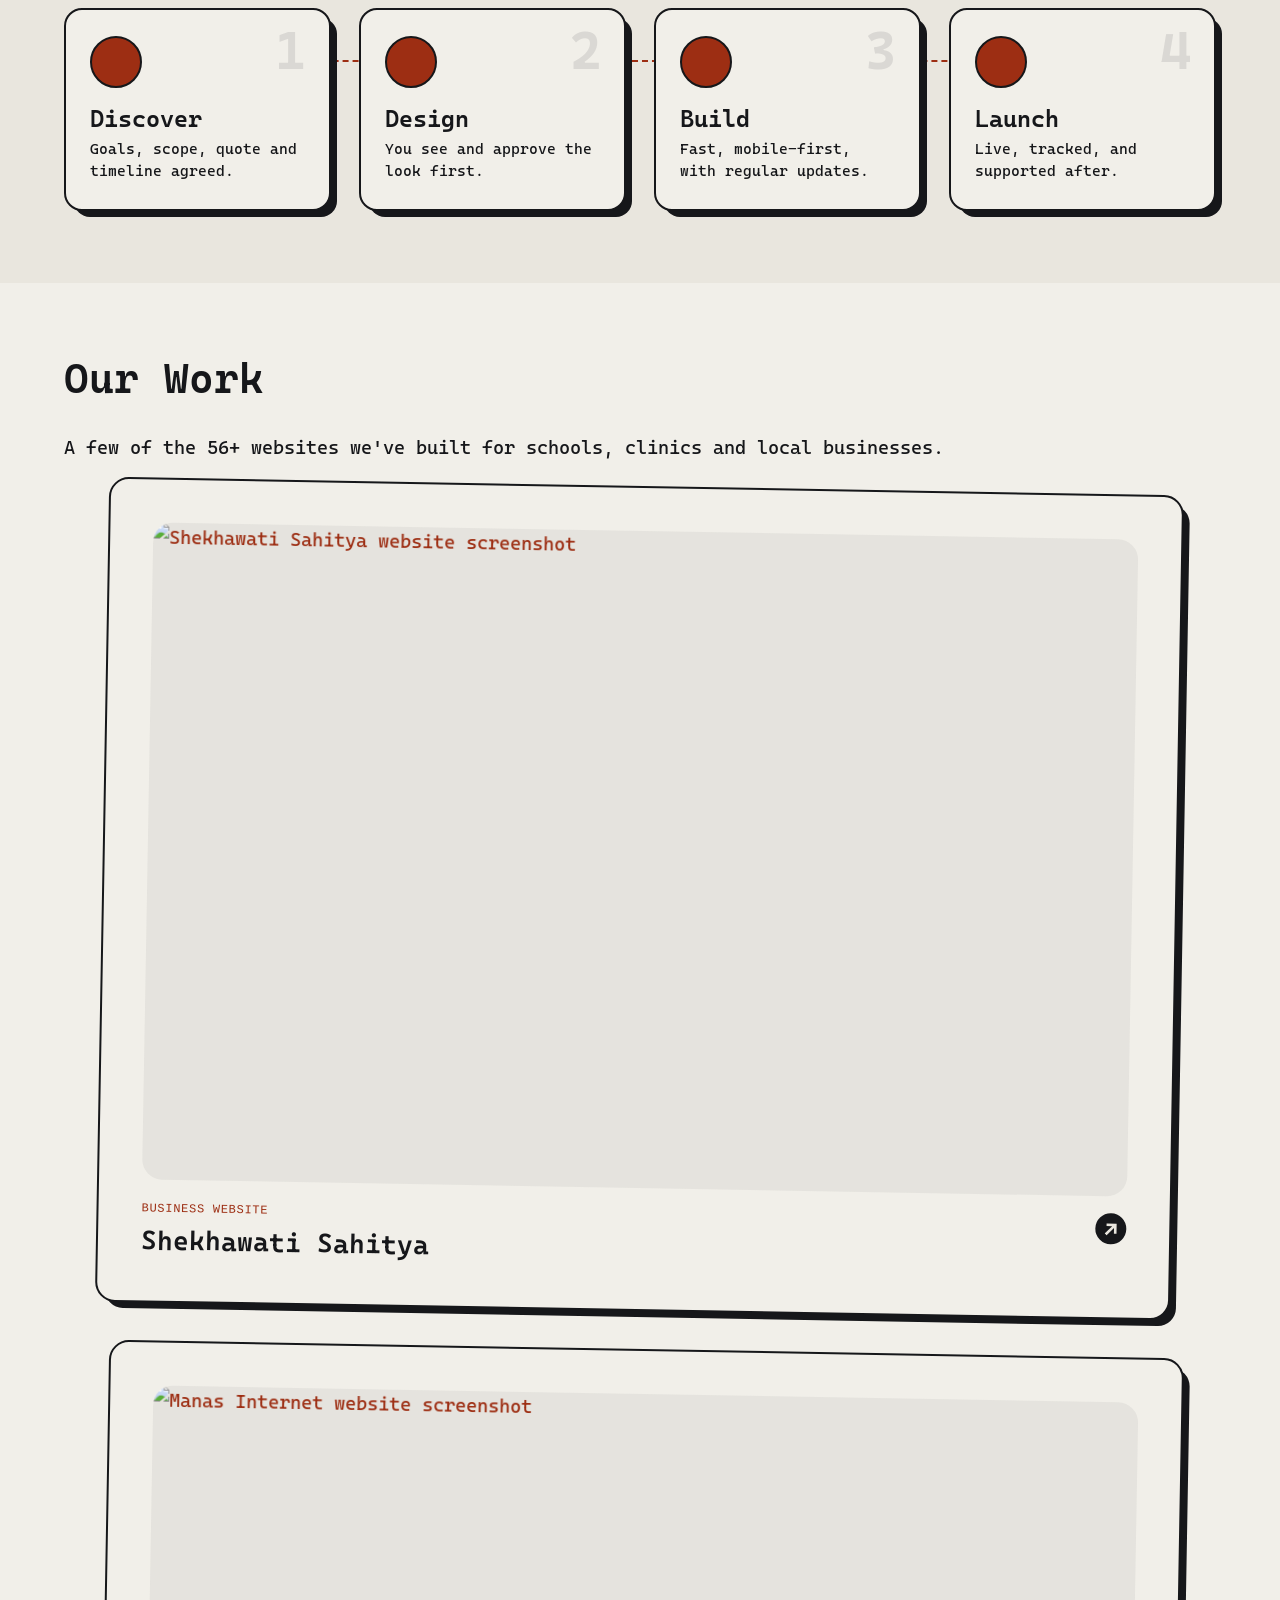
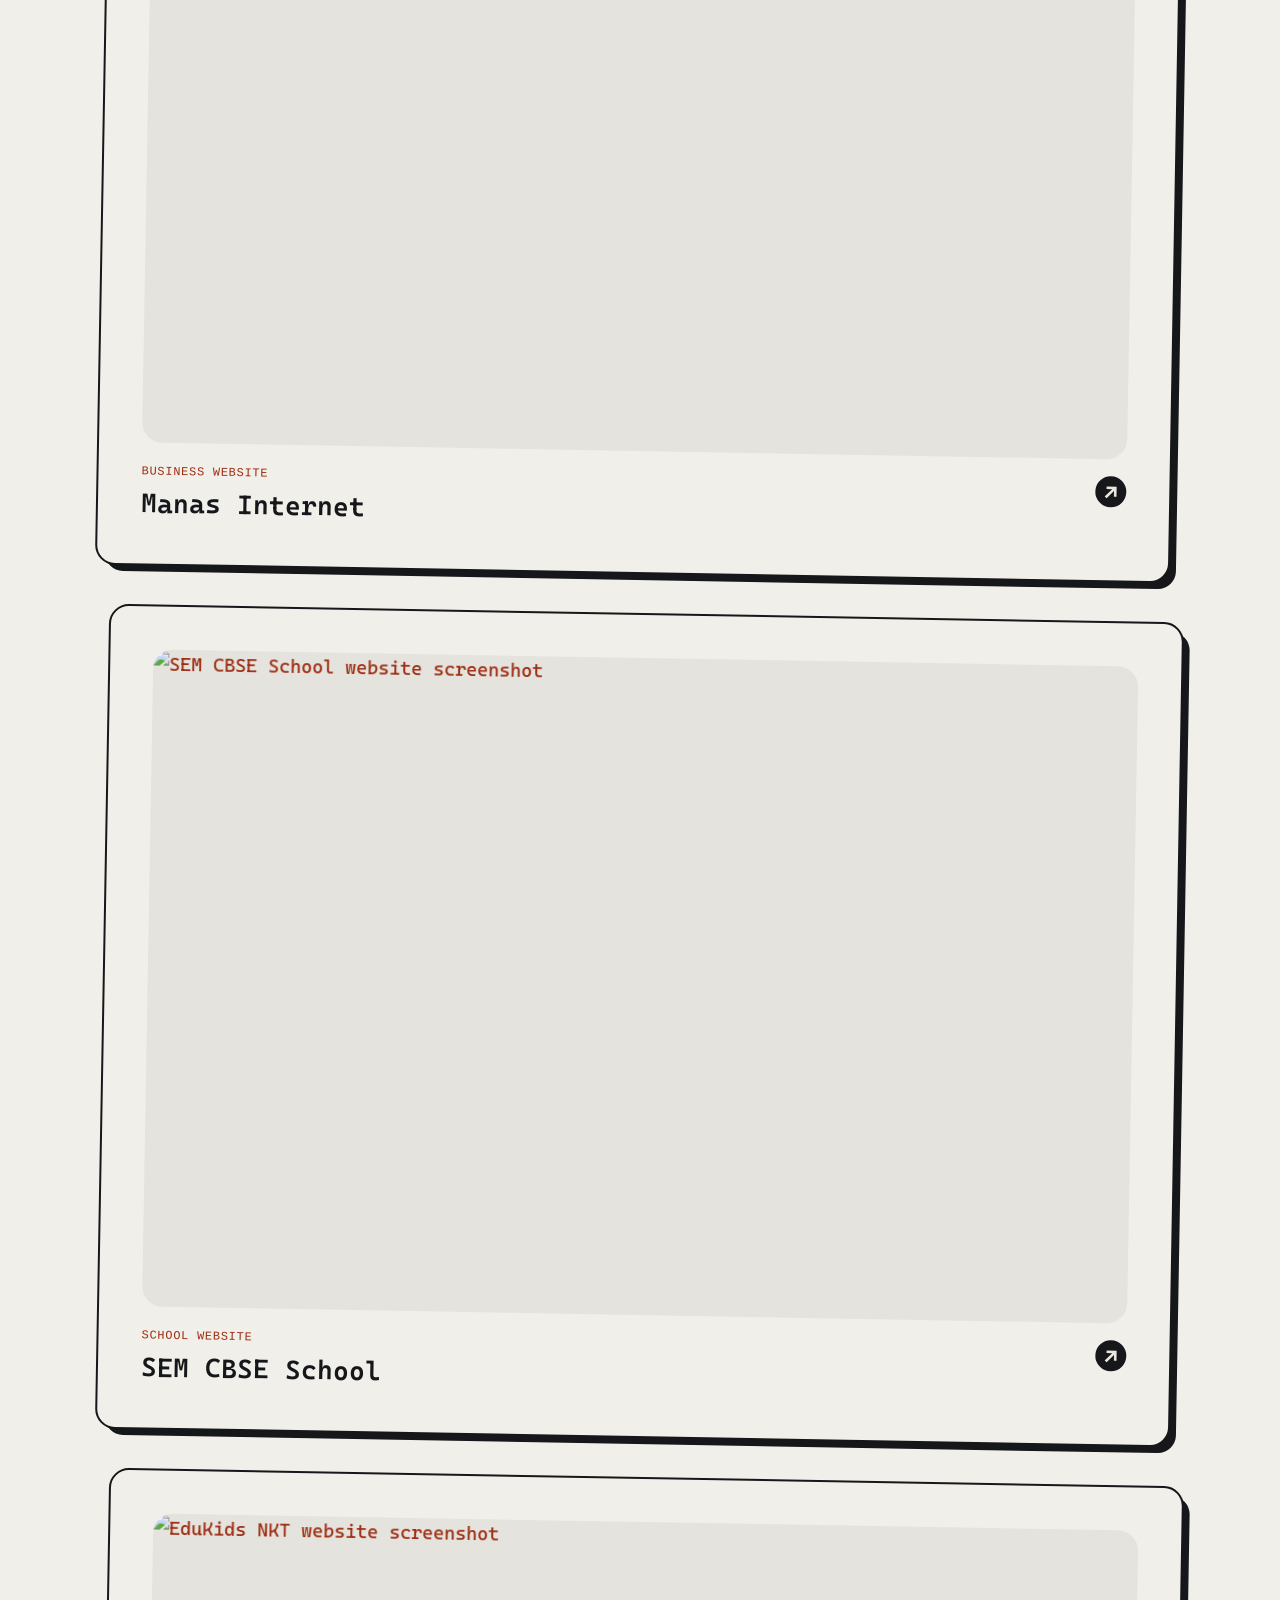
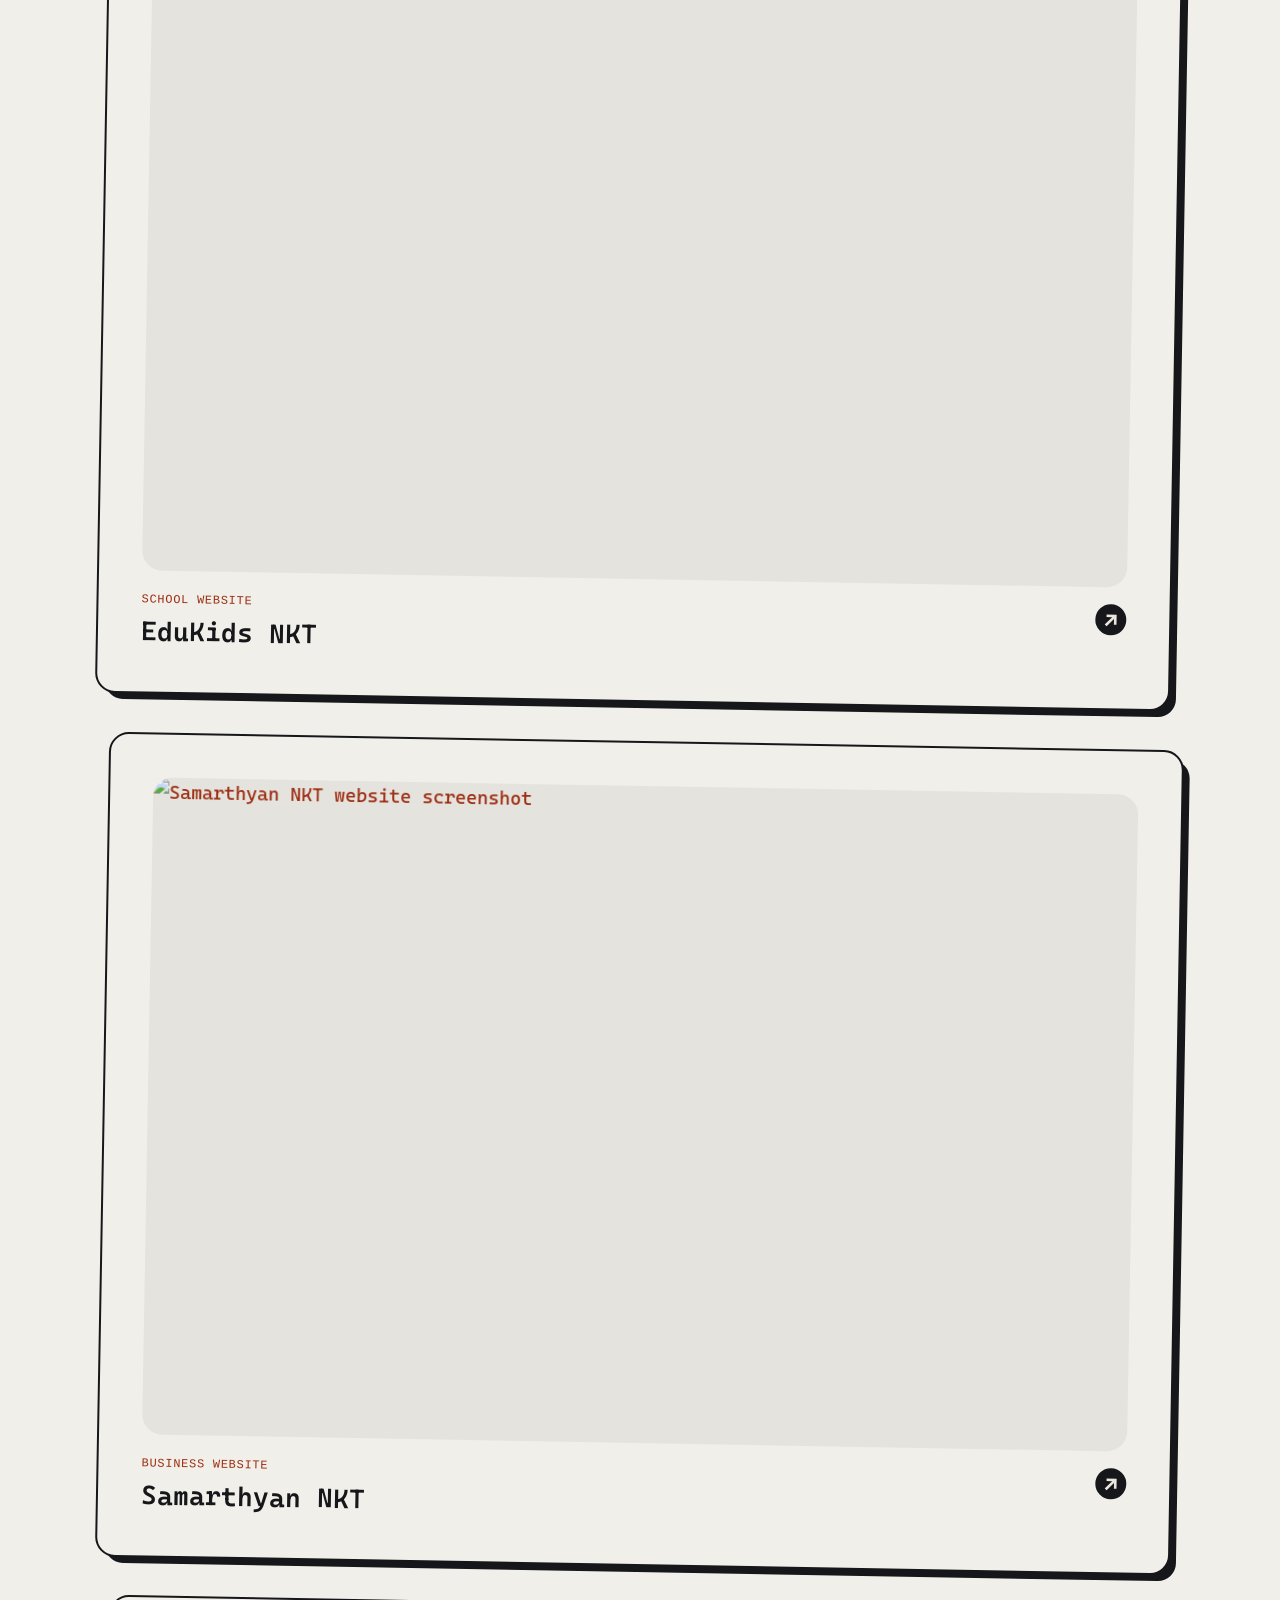
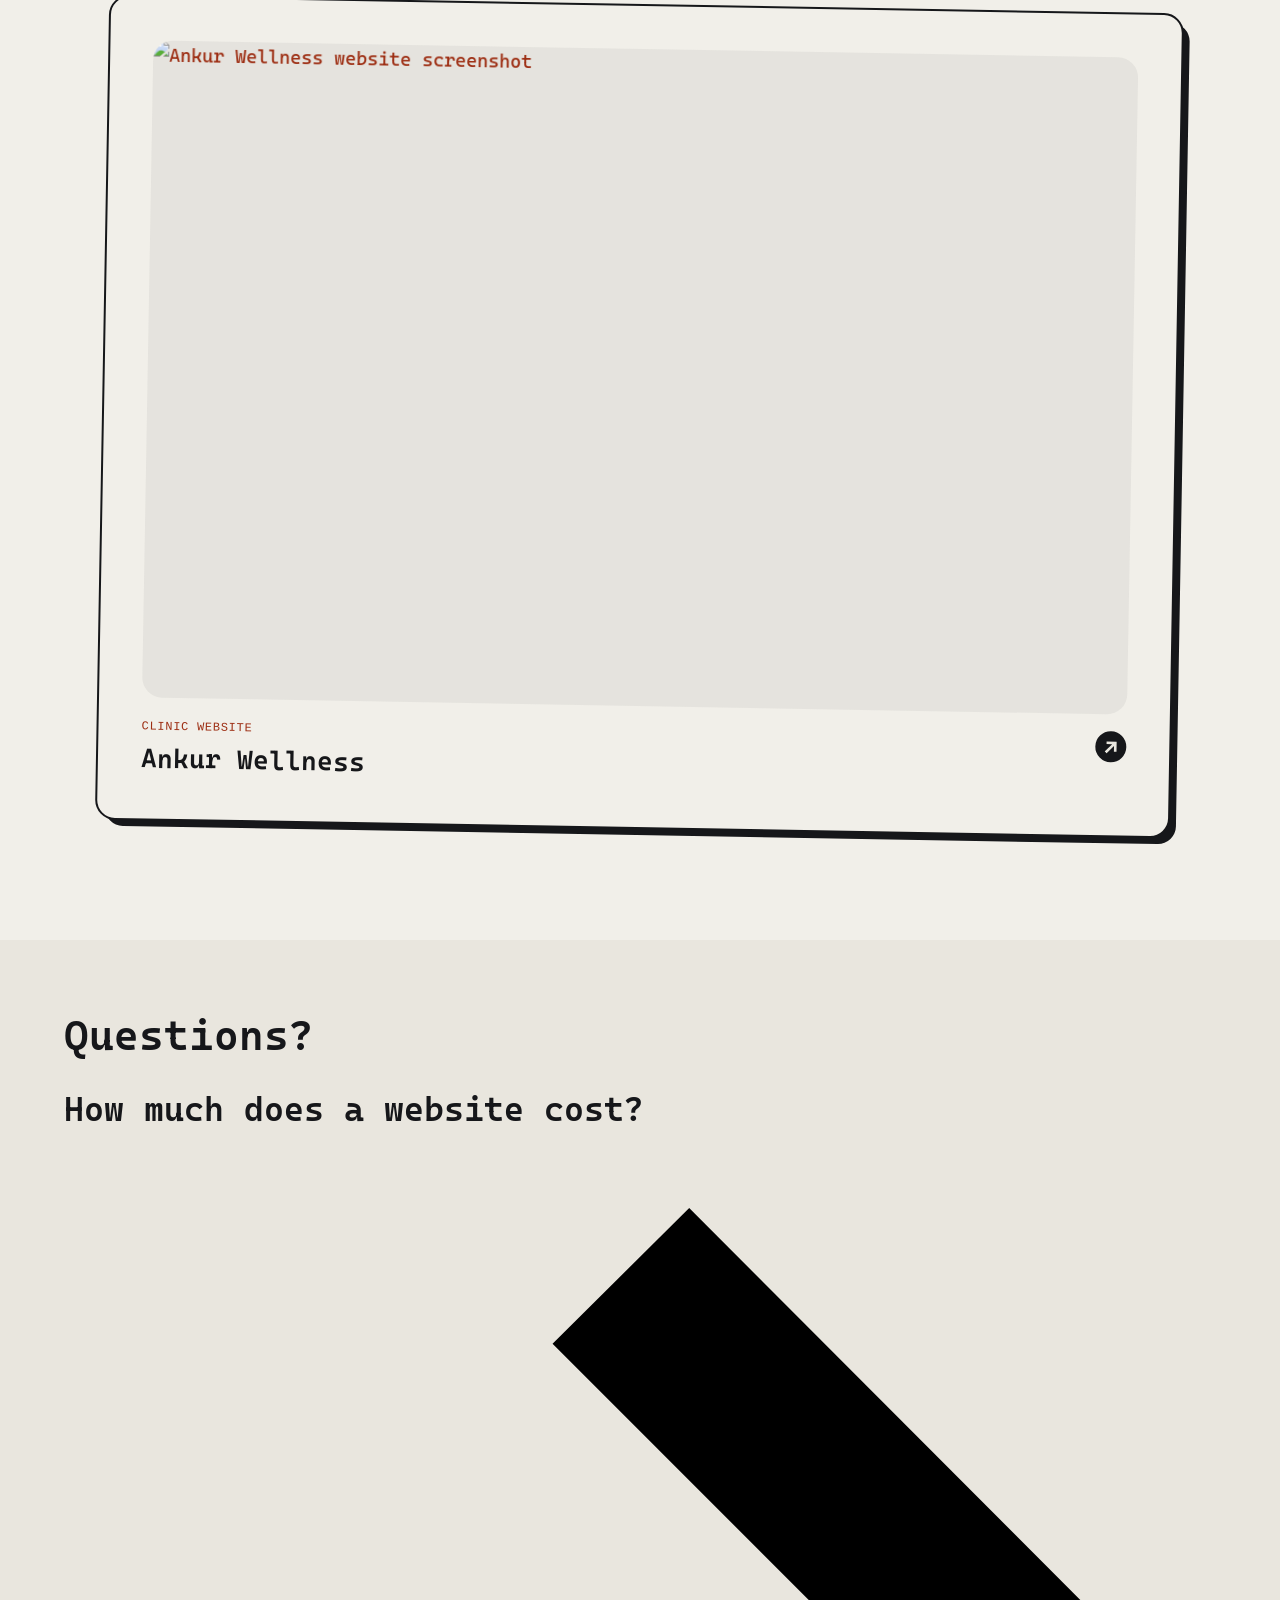
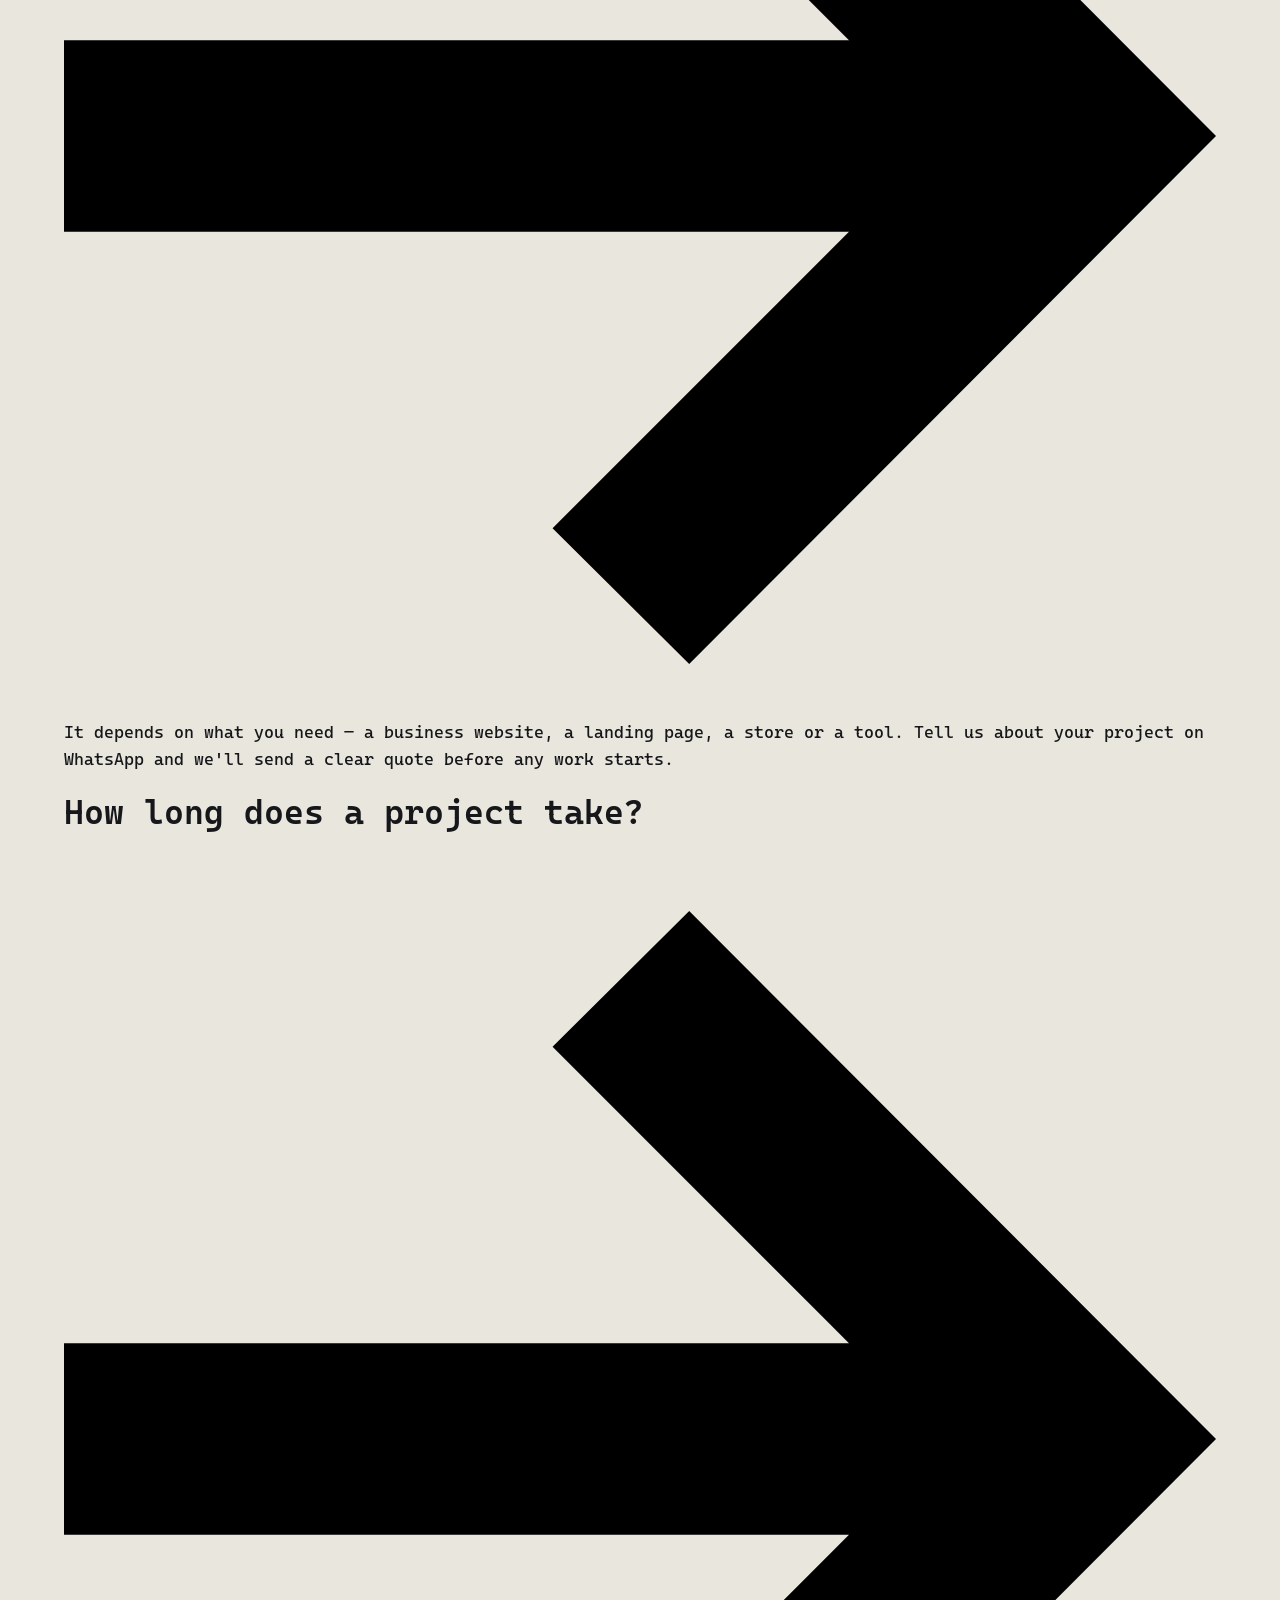
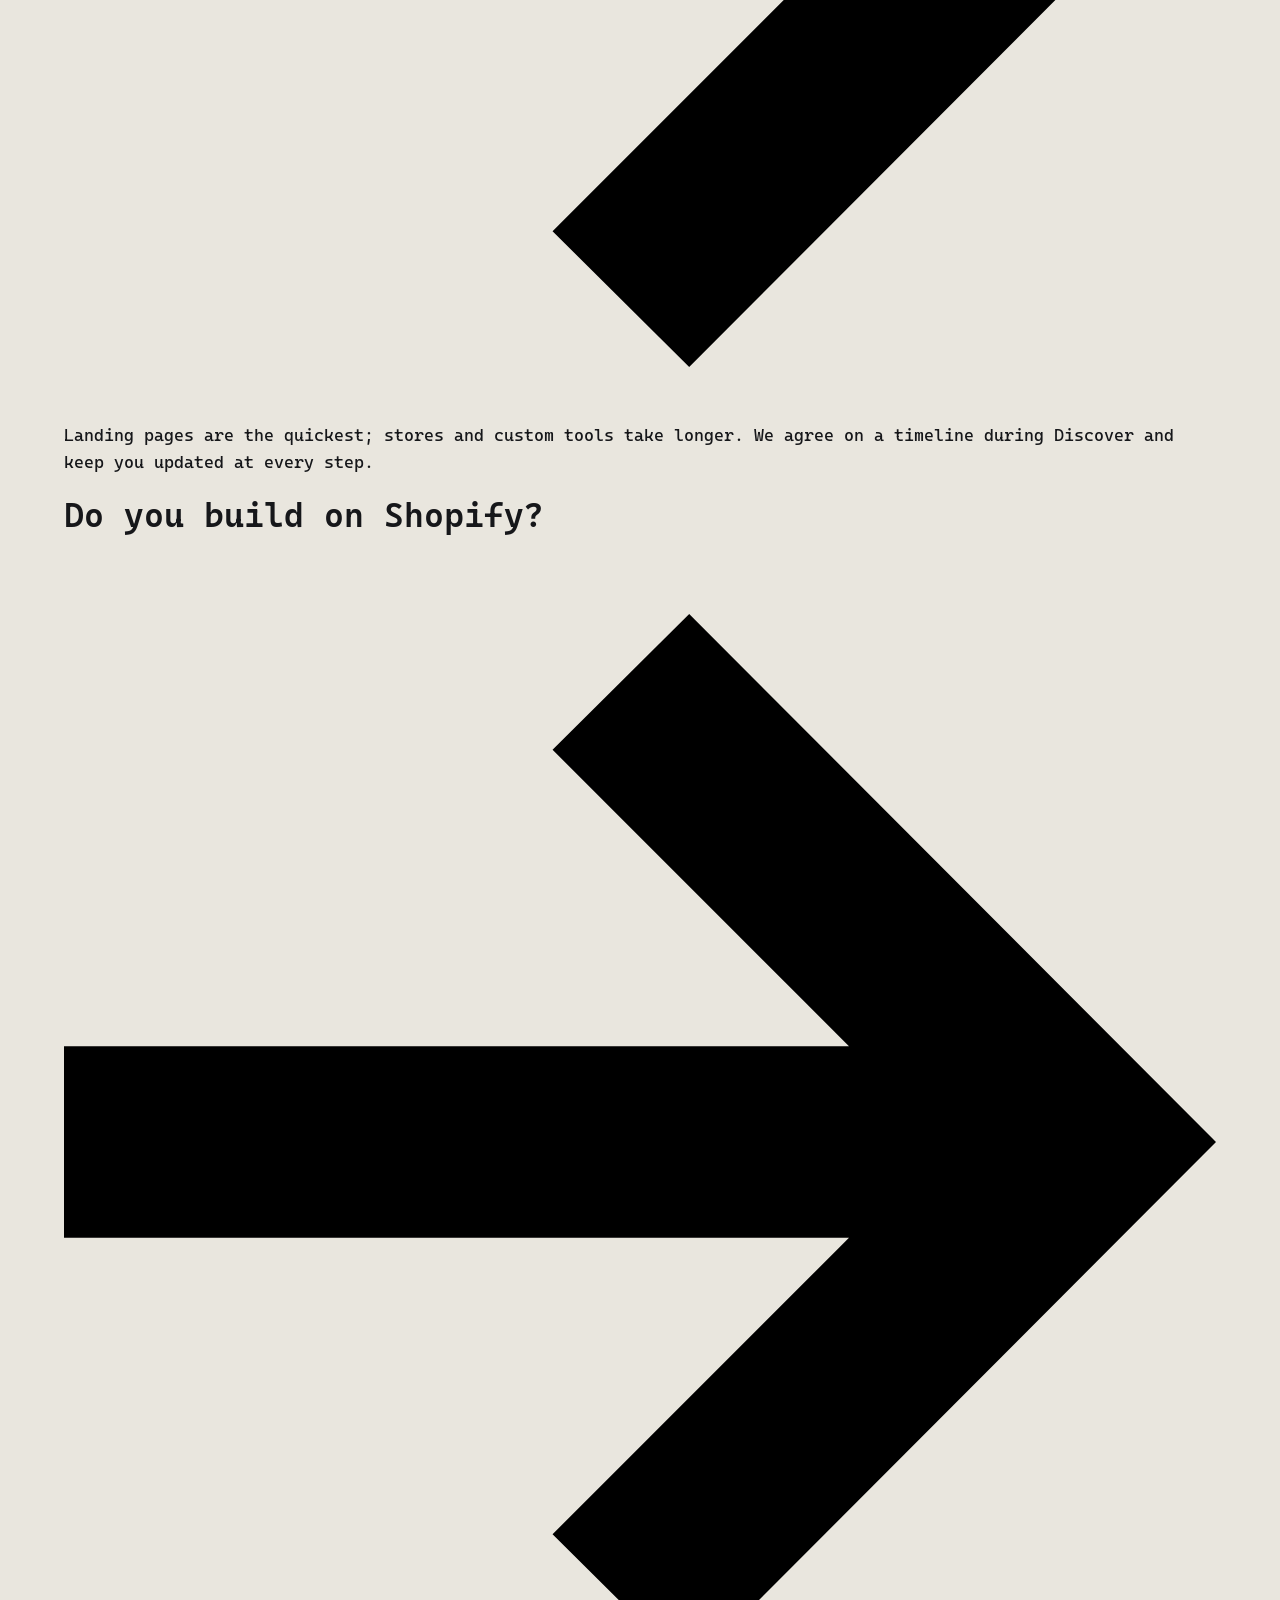
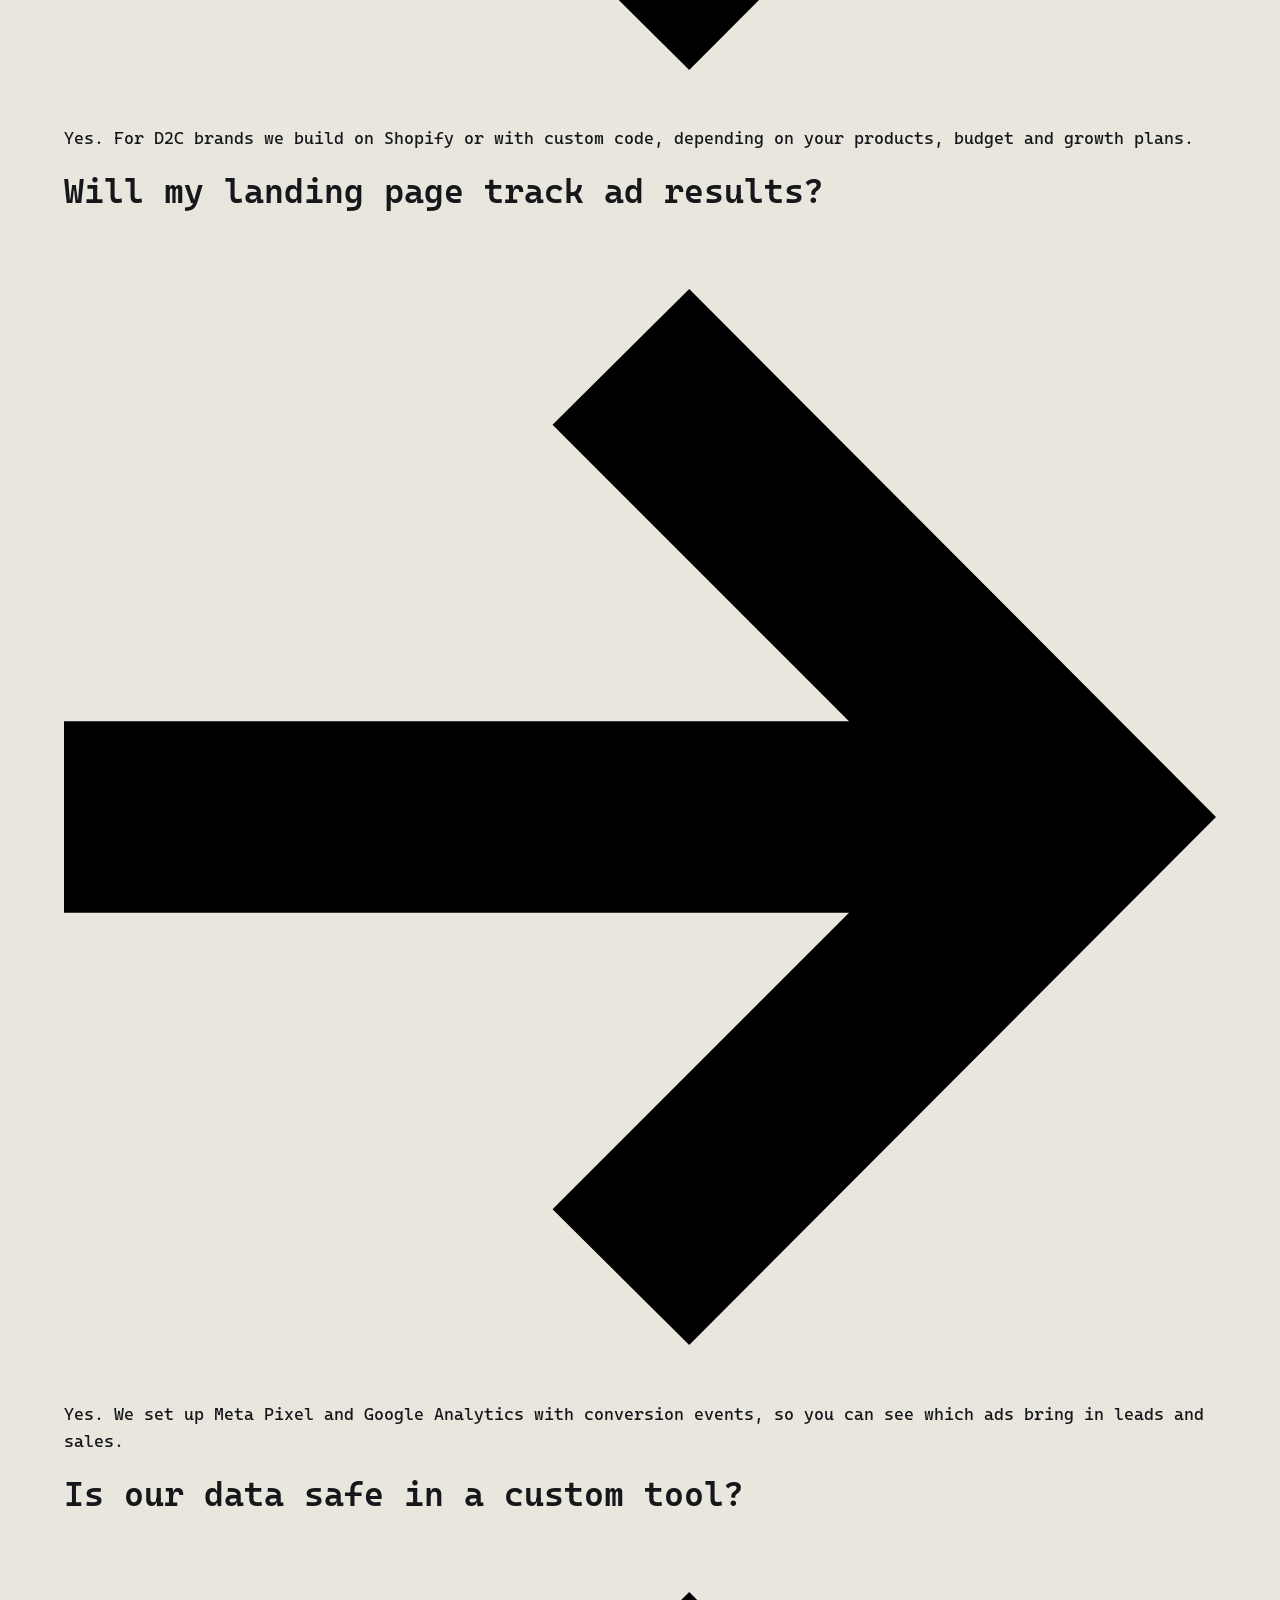
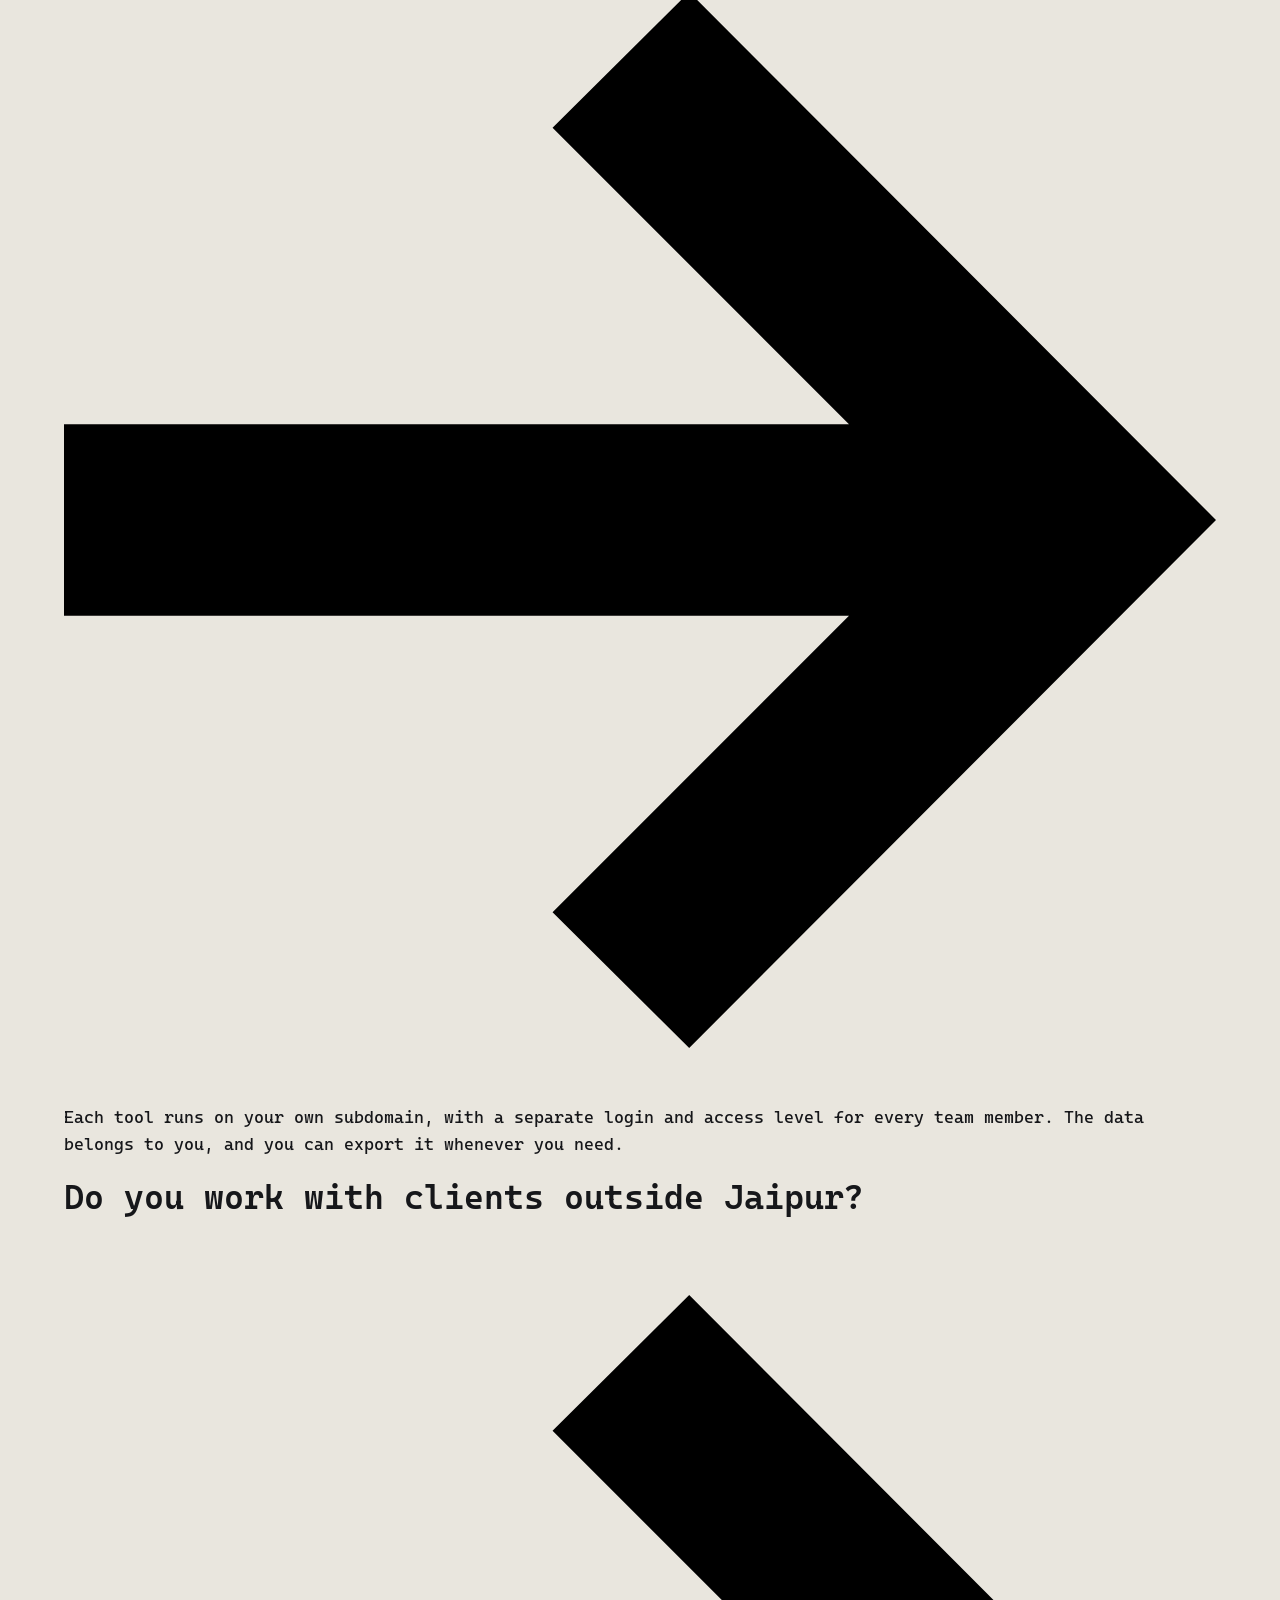
==== commit fefc63d9: "Restore visual-pass homepage (index.html was overwritten by an older copy) Co-Authored-By: Claude Op" ====
--- a/index.html
+++ b/index.html
@@ -7,7 +7,7 @@
 
 		<!-- Meta -->
 		<meta charset="utf-8">
-		<meta name="description" content="Caper Works is a Jaipur web design and development studio. We build business websites, ad landing pages, D2C brand websites and custom tools for schools. 56+ websites delivered.">
+		<meta name="description" content="Caper Works is a Jaipur web design and development studio. We build business websites, ad landing pages, D2C brand websites and custom business tools. 56+ websites delivered.">
 		<meta name="author" content="Caper Works">
 		<link rel="canonical" href="https://caperworks.com/">
 
@@ -37,7 +37,7 @@
 			"url": "https://caperworks.com/",
 			"logo": "https://caperworks.com/assets/Logos/cp-black.png",
 			"image": "https://caperworks.com/assets/Logos/cp-black.png",
-			"description": "Web design and development studio in Jaipur building business websites, ad landing pages, D2C brand websites and custom tools for schools and institutes.",
+			"description": "Web design and development studio in Jaipur building business websites, ad landing pages, D2C brand websites and custom tools that automate everyday business work.",
 			"telephone": "+91-92564-49413",
 			"email": "hello@caperworks.com",
 			"address": {
@@ -179,24 +179,89 @@
 
 
 				<!-- ===== Hero + about ===== -->
-				<div id="page-header" class="ph-full ph-full-m ph-cap-xlg ph-caption-parallax tt-site-section-hero">
+				<div id="page-header" class="ph-full ph-full-m ph-cap-xlg tt-site-section-hero">
 
 					<div class="page-header-inner">
 						<div class="ph-caption">
-							<div class="ph-caption-inner tt-hero-caption">
-								<p class="ph-caption-subtitle tt-hero-eyebrow">Web Design &amp; Development Studio · Jaipur</p>
-								<h1 class="ph-caption-title">Websites, Landing Pages<br> &amp; Tools That <span class="text-primary">Grow</span><br> Your Business</h1>
-								<div class="ph-caption-description max-width-700">
-									Design and development, done with passion,<br> curiosity, and a little bit of mischief.
-								</div>
-								<div class="tt-hero-actions">
-									<a href="https://wa.me/919256449413?text=Hi%20Caper%20Works%2C%20I%27d%20like%20to%20start%20a%20project." class="tt-btn tt-btn-primary" target="_blank" rel="noopener">
-										<span data-hover="Start a Project">Start a Project</span>
-										<span class="tt-btn-icon"><i class="fa-brands fa-whatsapp"></i></span>
+							<div class="tt-hero-layout">
+
+								<div class="ph-caption-inner tt-hero-caption">
+									<p class="ph-caption-subtitle tt-hero-eyebrow">Web design &amp; development studio, Jaipur</p>
+									<h1 class="ph-caption-title">Websites, Landing Pages &amp; Tools That Grow Your Business</h1>
+									<div class="ph-caption-description">
+										Design and development, done with passion, curiosity, and a little bit of mischief.
+									</div>
+									<div class="tt-hero-actions">
+										<a href="https://wa.me/919256449413?text=Hi%20Caper%20Works%2C%20I%27d%20like%20to%20start%20a%20project." class="tt-btn tt-btn-primary" target="_blank" rel="noopener">
+											<span data-hover="Start a Project">Start a Project</span>
+											<span class="tt-btn-icon"><i class="fa-brands fa-whatsapp"></i></span>
+										</a>
+										<a href="#services" class="tt-btn tt-btn-accent">
+											<span data-hover="What We Build">What We Build</span>
+										</a>
+									</div>
+								</div>
+
+								<!-- Hero visual: the four things we build -->
+								<div class="tt-hero-visual" aria-label="The four things Caper Works builds">
+
+									<a href="#svc-business" class="hv-tile hv-tile-1">
+										<div class="hv-win" aria-hidden="true">
+											<div class="hv-bar"><i></i><i></i><i></i><span>yourclinic.in</span></div>
+											<div class="hv-body">
+												<div class="hv-nav"><b></b><s></s><s></s><s></s></div>
+												<div class="hv-h">Trusted care,<br>close to home</div>
+												<div class="hv-btns"><span class="hv-btn hv-btn-rust"><i class="fa-solid fa-phone"></i> Call</span><span class="hv-btn hv-btn-wa"><i class="fa-brands fa-whatsapp"></i> Chat</span></div>
+												<div class="hv-map"><i class="fa-solid fa-location-dot"></i><span>Find us on Google</span></div>
+											</div>
+										</div>
+										<span class="hv-label">Business websites</span>
 									</a>
-									<a href="#work" class="tt-btn tt-btn-accent">
-										<span data-hover="See Our Work">See Our Work</span>
+
+									<a href="#svc-landing" class="hv-tile hv-tile-2">
+										<div class="hv-win" aria-hidden="true">
+											<div class="hv-bar"><i></i><i></i><i></i><span>offer.yourbrand.in</span></div>
+											<div class="hv-body">
+												<div class="hv-ad"><i class="fa-brands fa-meta"></i> Ad click</div>
+												<div class="hv-h">Get 20% off<br>this week</div>
+												<div class="hv-field"></div>
+												<div class="hv-field"></div>
+												<span class="hv-btn hv-btn-rust hv-btn-wide">Claim offer</span>
+												<div class="hv-lead"><i class="fa-solid fa-circle-check"></i> New lead</div>
+											</div>
+										</div>
+										<span class="hv-label">Ad landing pages</span>
 									</a>
+
+									<a href="#svc-d2c" class="hv-tile hv-tile-3">
+										<div class="hv-win" aria-hidden="true">
+											<div class="hv-bar"><i></i><i></i><i></i><span>yourbrand.com</span></div>
+											<div class="hv-body">
+												<div class="hv-nav"><b></b><s></s><s></s><em><i class="fa-solid fa-bag-shopping"></i><sup>1</sup></em></div>
+												<div class="hv-product"><div class="hv-product-img"></div></div>
+												<div class="hv-price"><span>Everyday Tote</span><strong>₹1,299</strong></div>
+												<span class="hv-btn hv-btn-dark hv-btn-wide">Add to cart</span>
+											</div>
+										</div>
+										<span class="hv-label">D2C brand websites</span>
+									</a>
+
+									<a href="#svc-tools" class="hv-tile hv-tile-4">
+										<div class="hv-win" aria-hidden="true">
+											<div class="hv-bar"><i></i><i></i><i></i><span>app.yourbusiness.in</span></div>
+											<div class="hv-body">
+												<div class="hv-kpis"><span><small>Received</small>₹4.8L</span><span><small>Pending</small>₹1.2L</span></div>
+												<div class="hv-rows">
+													<div><s></s><em class="ok">Done</em></div>
+													<div><s></s><em class="due">Pending</em></div>
+													<div><s></s><em class="ok">Done</em></div>
+												</div>
+												<div class="hv-users"><i class="fa-solid fa-user"></i><i class="fa-solid fa-user"></i><i class="fa-solid fa-user"></i><span>3 logins</span></div>
+											</div>
+										</div>
+										<span class="hv-label">Custom tools</span>
+									</a>
+
 								</div>
 							</div>
 						</div>
@@ -204,19 +269,6 @@
 
 					<div id="about" class="ph-about">
 						<div class="tt-wrap">
-							<div class="tt-row">
-								<div class="tt-col-xl-4">
-									<div class="tt-heading tt-heading-lg">
-										<h2 class="tt-heading-title tt-anim-characters">Howdy,<br> We're <span class="text-primary">Caper Works</span></h2>
-									</div>
-								</div>
-								<div class="tt-col-xl-8">
-									<div class="text-xlg">
-										<p class="tt-anim-lines">One studio for everything your business needs online. We design and build websites for local businesses, landing pages for brands running ads, online stores for D2C brands, and simple tools that take the manual work out of running a school or institute.</p>
-									</div>
-								</div>
-							</div>
-
 							<ul class="tt-proof-strip" aria-label="Caper Works at a glance">
 								<li class="tt-proof-item">
 									<span class="tt-proof-value">56+</span>
@@ -224,7 +276,7 @@
 								</li>
 								<li class="tt-proof-item">
 									<span class="tt-proof-value">4</span>
-									<span class="tt-proof-label">Ways we help you grow</span>
+									<span class="tt-proof-label">Services, one studio</span>
 								</li>
 								<li class="tt-proof-item">
 									<span class="tt-proof-value">1</span>
@@ -248,108 +300,97 @@
 								<div class="tt-heading tt-heading-lg">
 									<h2 class="tt-heading-title tt-anim-characters">What We Do</h2>
 								</div>
-								<p class="tt-anim-lines">Four things, done properly. Pick the one that fits where your business is today.</p>
-							</div>
-
-							<div class="tt-services-grid tt-services-static tt-mobile-swiper">
-								<div class="swiper">
-									<div class="swiper-wrapper">
-
-										<div class="swiper-slide">
-											<div class="tt-service-card tt-anim-fadeinup">
-												<span class="tt-service-card-num">01</span>
-												<h3 class="tt-service-card-title">Business Websites</h3>
-												<p class="tt-service-card-for">For clinics, shops, showrooms &amp; institutes</p>
-												<p>A professional website that makes people trust you before they call — and helps them find you on Google.</p>
-												<ul class="tt-service-card-list">
-													<li>Mobile-first design</li>
-													<li>Google Maps &amp; local SEO setup</li>
-													<li>WhatsApp &amp; call buttons</li>
-												</ul>
-												<a href="https://wa.me/919256449413?text=Hi%20Caper%20Works%2C%20I%20need%20a%20business%20website." class="tt-service-card-link" target="_blank" rel="noopener">Get a quote <i class="fa-solid fa-arrow-right" aria-hidden="true"></i></a>
-											</div>
-										</div>
-
-										<div class="swiper-slide">
-											<div class="tt-service-card tt-anim-fadeinup">
-												<span class="tt-service-card-num">02</span>
-												<h3 class="tt-service-card-title">Ad Landing Pages</h3>
-												<p class="tt-service-card-for">For brands running Meta &amp; Google ads</p>
-												<p>Focused pages built for one job: turning ad clicks into leads and sales. Fast, on-message and fully tracked.</p>
-												<ul class="tt-service-card-list">
-													<li>Meta Pixel &amp; GA4 tracking</li>
-													<li>Lead forms connected to your sheet or CRM</li>
-													<li>Variations for A/B testing</li>
-												</ul>
-												<a href="https://wa.me/919256449413?text=Hi%20Caper%20Works%2C%20I%20need%20a%20landing%20page%20for%20my%20ads." class="tt-service-card-link" target="_blank" rel="noopener">Get a quote <i class="fa-solid fa-arrow-right" aria-hidden="true"></i></a>
-											</div>
-										</div>
-
-										<div class="swiper-slide">
-											<div class="tt-service-card tt-anim-fadeinup">
-												<span class="tt-service-card-num">03</span>
-												<h3 class="tt-service-card-title">D2C Brand Websites</h3>
-												<p class="tt-service-card-for">For product brands selling online</p>
-												<p>Online stores that look premium and sell smoothly — product pages, checkout and payments done right.</p>
-												<ul class="tt-service-card-list">
-													<li>Shopify or custom builds</li>
-													<li>Product page &amp; checkout design</li>
-													<li>Payments &amp; shipping setup</li>
-												</ul>
-												<a href="https://wa.me/919256449413?text=Hi%20Caper%20Works%2C%20I%20need%20a%20website%20for%20my%20D2C%20brand." class="tt-service-card-link" target="_blank" rel="noopener">Get a quote <i class="fa-solid fa-arrow-right" aria-hidden="true"></i></a>
-											</div>
-										</div>
-
-										<div class="swiper-slide">
-											<div class="tt-service-card tt-anim-fadeinup">
-												<span class="tt-service-card-num">04</span>
-												<h3 class="tt-service-card-title">Custom Tools</h3>
-												<p class="tt-service-card-for">For schools &amp; small institutes</p>
-												<p>Stop running your institute on registers and spreadsheets. Simple web tools for fees, finances and admin — built around how you work.</p>
-												<ul class="tt-service-card-list">
-													<li>Multiple user logins &amp; roles</li>
-													<li>Runs on your own subdomain</li>
-													<li>Your data, exportable anytime</li>
-												</ul>
-												<a href="#tools" class="tt-service-card-link">See how it works <i class="fa-solid fa-arrow-right" aria-hidden="true"></i></a>
-											</div>
-										</div>
-
-									</div>
-								</div>
-								<div class="tt-mobile-swiper-pagination" aria-label="Service slides"></div>
-							</div>
-
-							<div class="tt-section-block tt-services-offer">
-								<div class="tt-pricing-container tt-ppl-boxed">
-									<div class="tt-pricing-plan-list">
-										<div class="tt-row">
-											<div class="tt-col-lg-12 margin-auto">
-												<div class="tt-pricing-plan tt-ppl-services-card tt-anim-fadeinup">
-													<div class="tt-ppl-header">
-														<h3 class="tt-ppl-name">Why Caper Works</h3>
-														<div class="tt-ppl-description">Whatever you're building, here's what working with us looks like.</div>
-													</div>
-													<div class="tt-ppl-features">
-														<ul class="tt-ppl-features-list tt-ppl-features-grid">
-															<li class="tt-ppl-feature"><span class="tt-ppl-feature-icon"><i class="fa-solid fa-check"></i></span><span class="tt-ppl-feature-text">Design + development in one team</span></li>
-															<li class="tt-ppl-feature"><span class="tt-ppl-feature-icon"><i class="fa-solid fa-check"></i></span><span class="tt-ppl-feature-text">One point of contact, start to finish</span></li>
-															<li class="tt-ppl-feature"><span class="tt-ppl-feature-icon"><i class="fa-solid fa-check"></i></span><span class="tt-ppl-feature-text">Clear quote and timeline before we start</span></li>
-															<li class="tt-ppl-feature"><span class="tt-ppl-feature-icon"><i class="fa-solid fa-check"></i></span><span class="tt-ppl-feature-text">Fast, collaborative process</span></li>
-															<li class="tt-ppl-feature"><span class="tt-ppl-feature-icon"><i class="fa-solid fa-check"></i></span><span class="tt-ppl-feature-text">Support after launch</span></li>
-															<li class="tt-ppl-feature"><span class="tt-ppl-feature-icon"><i class="fa-solid fa-check"></i></span><span class="tt-ppl-feature-text">56+ websites delivered</span></li>
-														</ul>
-													</div>
-													<div class="tt-ppl-button">
-														<a href="#contact" class="tt-btn tt-btn-primary">
-															<span data-hover="Let's Connect">Let's Connect</span>
-														</a>
-													</div>
-												</div>
-											</div>
-										</div>
-									</div>
-								</div>
+								<p class="tt-anim-lines">Pick the one that fits where your business is today.</p>
+							</div>
+
+							<div class="tt-offers">
+
+								<article id="svc-business" class="tt-offer">
+									<div class="tt-offer-head">
+										<span class="tt-offer-icon"><i class="fa-solid fa-store"></i></span>
+										<h3>Business Websites</h3>
+									</div>
+									<p class="tt-offer-line">Get found on Google and get more calls.</p>
+									<div class="tt-offer-group">
+										<span class="tt-offer-k">Best for</span>
+										<ul class="tt-chips"><li>Clinics</li><li>Shops</li><li>Showrooms</li><li>Institutes</li></ul>
+									</div>
+									<div class="tt-offer-group">
+										<span class="tt-offer-k">You get</span>
+										<ul class="tt-chips tt-chips-get"><li><i class="fa-solid fa-mobile-screen"></i>Mobile-first site</li><li><i class="fa-solid fa-location-dot"></i>Google Maps &amp; SEO</li><li><i class="fa-brands fa-whatsapp"></i>Call &amp; WhatsApp buttons</li></ul>
+									</div>
+									<a href="https://wa.me/919256449413?text=Hi%20Caper%20Works%2C%20I%20need%20a%20business%20website." class="tt-offer-cta" target="_blank" rel="noopener"><span>Get a quote</span><i class="fa-brands fa-whatsapp"></i></a>
+								</article>
+
+								<article id="svc-landing" class="tt-offer">
+									<div class="tt-offer-head">
+										<span class="tt-offer-icon"><i class="fa-solid fa-bullseye"></i></span>
+										<h3>Ad Landing Pages</h3>
+									</div>
+									<p class="tt-offer-line">Turn ad clicks into leads and sales.</p>
+									<div class="tt-offer-flow" aria-label="Ad, then landing page, then lead">
+										<span><i class="fa-brands fa-meta"></i>Ad</span>
+										<i class="fa-solid fa-arrow-right"></i>
+										<span><i class="fa-solid fa-window-maximize"></i>Page</span>
+										<i class="fa-solid fa-arrow-right"></i>
+										<span class="is-goal"><i class="fa-solid fa-user-check"></i>Lead</span>
+									</div>
+									<div class="tt-offer-group">
+										<span class="tt-offer-k">You get</span>
+										<ul class="tt-chips tt-chips-get"><li><i class="fa-solid fa-chart-line"></i>Pixel &amp; GA4 tracking</li><li><i class="fa-solid fa-table"></i>Leads to your sheet/CRM</li><li><i class="fa-solid fa-code-compare"></i>A/B variations</li></ul>
+									</div>
+									<a href="https://wa.me/919256449413?text=Hi%20Caper%20Works%2C%20I%20need%20a%20landing%20page%20for%20my%20ads." class="tt-offer-cta" target="_blank" rel="noopener"><span>Get a quote</span><i class="fa-brands fa-whatsapp"></i></a>
+								</article>
+
+								<article id="svc-d2c" class="tt-offer">
+									<div class="tt-offer-head">
+										<span class="tt-offer-icon"><i class="fa-solid fa-bag-shopping"></i></span>
+										<h3>D2C Brand Websites</h3>
+									</div>
+									<p class="tt-offer-line">A premium store that sells smoothly.</p>
+									<div class="tt-offer-group">
+										<span class="tt-offer-k">Best for</span>
+										<ul class="tt-chips"><li>Fashion</li><li>Beauty</li><li>Home</li><li>Food</li><li>Any product brand</li></ul>
+									</div>
+									<div class="tt-offer-group">
+										<span class="tt-offer-k">You get</span>
+										<ul class="tt-chips tt-chips-get"><li><i class="fa-brands fa-shopify"></i>Shopify or custom</li><li><i class="fa-solid fa-cart-shopping"></i>Product &amp; checkout design</li><li><i class="fa-solid fa-credit-card"></i>Payments &amp; shipping</li></ul>
+									</div>
+									<a href="https://wa.me/919256449413?text=Hi%20Caper%20Works%2C%20I%20need%20a%20website%20for%20my%20D2C%20brand." class="tt-offer-cta" target="_blank" rel="noopener"><span>Get a quote</span><i class="fa-brands fa-whatsapp"></i></a>
+								</article>
+
+								<article id="svc-tools" class="tt-offer">
+									<div class="tt-offer-head">
+										<span class="tt-offer-icon"><i class="fa-solid fa-gears"></i></span>
+										<h3>Custom Tools</h3>
+									</div>
+									<p class="tt-offer-line">Replace registers and spreadsheets.</p>
+									<div class="tt-offer-flow tt-offer-flow-swap" aria-label="From spreadsheets to one simple tool">
+										<span class="is-old"><i class="fa-solid fa-file-excel"></i>Excel</span>
+										<span class="is-old"><i class="fa-solid fa-book"></i>Registers</span>
+										<i class="fa-solid fa-arrow-right"></i>
+										<span class="is-goal"><i class="fa-solid fa-gauge"></i>One tool</span>
+									</div>
+									<div class="tt-offer-group">
+										<span class="tt-offer-k">You get</span>
+										<ul class="tt-chips tt-chips-get"><li><i class="fa-solid fa-users"></i>Logins for your team</li><li><i class="fa-solid fa-globe"></i>Your own subdomain</li><li><i class="fa-solid fa-file-export"></i>Export anytime</li></ul>
+									</div>
+									<a href="#tools" class="tt-offer-cta"><span>See an example</span><i class="fa-solid fa-arrow-down"></i></a>
+								</article>
+
+							</div>
+
+							<!-- Why us -->
+							<div class="tt-why">
+								<h3 class="tt-why-title">Why Caper Works</h3>
+								<ul class="tt-why-grid">
+									<li><i class="fa-solid fa-pen-ruler"></i><span>Design + development, one team</span></li>
+									<li><i class="fa-solid fa-user"></i><span>One point of contact</span></li>
+									<li><i class="fa-solid fa-file-invoice"></i><span>Clear quote before we start</span></li>
+									<li><i class="fa-solid fa-bolt"></i><span>Fast, collaborative process</span></li>
+									<li><i class="fa-solid fa-life-ring"></i><span>Support after launch</span></li>
+									<li><i class="fa-solid fa-trophy"></i><span>56+ websites delivered</span></li>
+								</ul>
 							</div>
 
 						</div>
@@ -362,20 +403,19 @@
 							<div class="tt-tools-grid">
 
 								<div class="tt-tools-copy">
-									<p class="tt-section-eyebrow">Custom Tools</p>
 									<div class="tt-heading tt-heading-lg">
-										<h2 class="tt-heading-title tt-anim-characters">Less Paperwork, More Teaching</h2>
-									</div>
-									<p class="tt-anim-lines">Many schools and institutes still run fees, finances and admissions on registers and Excel. We build simple web tools that do it for you — on your own website's subdomain, with a login for every staff member.</p>
+										<h2 class="tt-heading-title tt-anim-characters">Less Paperwork, More Business</h2>
+									</div>
+									<p class="tt-anim-lines">A simple web tool, built around how your business already works.</p>
 
 									<ul class="tt-tools-features">
-										<li><i class="fa-solid fa-indian-rupee-sign" aria-hidden="true"></i><span><strong>Fees &amp; finances</strong> — collections, dues, expenses and reports in one place</span></li>
-										<li><i class="fa-solid fa-users" aria-hidden="true"></i><span><strong>Multiple logins</strong> — separate access for the principal, accounts and staff</span></li>
-										<li><i class="fa-solid fa-globe" aria-hidden="true"></i><span><strong>Your subdomain</strong> — e.g. <em>fees.yourschool.in</em>, under your own name</span></li>
-										<li><i class="fa-solid fa-file-export" aria-hidden="true"></i><span><strong>Your data</strong> — export to Excel whenever you need it</span></li>
+										<li><i class="fa-solid fa-sliders" aria-hidden="true"></i><span><strong>Your workflow</strong>Finance, inventory, bookings, HR, approvals</span></li>
+										<li><i class="fa-solid fa-users" aria-hidden="true"></i><span><strong>Team logins</strong>Owners, managers and staff</span></li>
+										<li><i class="fa-solid fa-globe" aria-hidden="true"></i><span><strong>Your subdomain</strong>app.yourbusiness.in</span></li>
+										<li><i class="fa-solid fa-file-export" aria-hidden="true"></i><span><strong>Your data</strong>Export to Excel anytime</span></li>
 									</ul>
 
-									<a href="https://wa.me/919256449413?text=Hi%20Caper%20Works%2C%20I%27d%20like%20a%20custom%20tool%20for%20my%20school%20or%20institute." class="tt-btn tt-btn-primary margin-top-20" target="_blank" rel="noopener">
+									<a href="https://wa.me/919256449413?text=Hi%20Caper%20Works%2C%20I%27d%20like%20a%20custom%20tool%20for%20my%20business." class="tt-btn tt-btn-primary margin-top-20" target="_blank" rel="noopener">
 										<span data-hover="Talk About a Tool">Talk About a Tool</span>
 										<span class="tt-btn-icon"><i class="fa-brands fa-whatsapp"></i></span>
 									</a>
@@ -385,27 +425,27 @@
 									<div class="tt-mock-window">
 										<div class="tt-mock-bar">
 											<span></span><span></span><span></span>
-											<div class="tt-mock-url">fees.yourschool.in</div>
+											<div class="tt-mock-url">app.yourbusiness.in</div>
 										</div>
 										<div class="tt-mock-body">
 											<div class="tt-mock-head">
 												<div>
-													<div class="tt-mock-title">Fee Dashboard</div>
-													<div class="tt-mock-sub">Session 2026–27 · Sample data</div>
-												</div>
-												<div class="tt-mock-user"><i class="fa-solid fa-user"></i> Accounts</div>
+													<div class="tt-mock-title">Dashboard</div>
+													<div class="tt-mock-sub">October 2026 · Sample data</div>
+												</div>
+												<div class="tt-mock-user"><i class="fa-solid fa-user"></i> Manager</div>
 											</div>
 											<div class="tt-mock-kpis">
-												<div class="tt-mock-kpi"><span>Collected</span><strong>₹18.4L</strong></div>
-												<div class="tt-mock-kpi"><span>Pending</span><strong>₹3.2L</strong></div>
-												<div class="tt-mock-kpi"><span>Students</span><strong>642</strong></div>
+												<div class="tt-mock-kpi"><span>Received</span><strong>₹4.8L</strong></div>
+												<div class="tt-mock-kpi"><span>Pending</span><strong>₹1.2L</strong></div>
+												<div class="tt-mock-kpi"><span>Open tasks</span><strong>14</strong></div>
 											</div>
 											<div class="tt-mock-table">
-												<div class="tt-mock-row tt-mock-row-head"><span>Student</span><span>Class</span><span>Status</span></div>
-												<div class="tt-mock-row"><span>Aarav S.</span><span>VII-B</span><span class="tt-mock-pill tt-mock-paid">Paid</span></div>
-												<div class="tt-mock-row"><span>Diya M.</span><span>V-A</span><span class="tt-mock-pill tt-mock-due">Due</span></div>
-												<div class="tt-mock-row"><span>Kabir R.</span><span>IX-C</span><span class="tt-mock-pill tt-mock-paid">Paid</span></div>
-												<div class="tt-mock-row"><span>Meera T.</span><span>III-A</span><span class="tt-mock-pill tt-mock-paid">Paid</span></div>
+												<div class="tt-mock-row tt-mock-row-head"><span>Entry</span><span>Owner</span><span>Status</span></div>
+												<div class="tt-mock-row"><span>Invoice #1042</span><span>Riya</span><span class="tt-mock-pill tt-mock-paid">Done</span></div>
+												<div class="tt-mock-row"><span>Stock order</span><span>Aman</span><span class="tt-mock-pill tt-mock-due">Pending</span></div>
+												<div class="tt-mock-row"><span>Expense claim</span><span>Neha</span><span class="tt-mock-pill tt-mock-paid">Done</span></div>
+												<div class="tt-mock-row"><span>Booking #318</span><span>Karan</span><span class="tt-mock-pill tt-mock-paid">Done</span></div>
 											</div>
 										</div>
 									</div>
@@ -420,35 +460,36 @@
 					<div id="process" class="tt-section tt-site-section">
 						<div class="tt-section-inner tt-wrap max-width-1600">
 							<div class="tt-heading tt-heading-lg">
-								<h2 class="tt-heading-title tt-anim-characters">Our Process</h2>
-							</div>
-							<p class="tt-anim-lines margin-bottom-40">The same four steps for every project — website, landing page, store or tool.</p>
-
-							<div class="tt-process-grid">
-								<div class="tt-process-step">
-									<span class="tt-process-step-num">01</span>
-									<h3 class="tt-process-step-title">Discover</h3>
-									<p>We learn about your business, goals and customers — and agree on scope, price and timeline before anything gets designed.</p>
-								</div>
-								<div class="tt-process-arrow" aria-hidden="true"><i class="fa-solid fa-arrow-right"></i></div>
-								<div class="tt-process-step">
-									<span class="tt-process-step-num">02</span>
-									<h3 class="tt-process-step-title">Design</h3>
-									<p>Wireframes and visuals that match your brand and guide visitors toward calling, buying or signing up.</p>
-								</div>
-								<div class="tt-process-arrow" aria-hidden="true"><i class="fa-solid fa-arrow-right"></i></div>
-								<div class="tt-process-step">
-									<span class="tt-process-step-num">03</span>
-									<h3 class="tt-process-step-title">Build</h3>
-									<p>Fast, responsive development with regular check-ins, so you always know where things stand.</p>
-								</div>
-								<div class="tt-process-arrow" aria-hidden="true"><i class="fa-solid fa-arrow-right"></i></div>
-								<div class="tt-process-step">
-									<span class="tt-process-step-num">04</span>
-									<h3 class="tt-process-step-title">Launch</h3>
-									<p>We go live, set up tracking, hand over everything and stay on to support you after launch.</p>
-								</div>
-							</div>
+								<h2 class="tt-heading-title tt-anim-characters">How We Work</h2>
+							</div>
+							<p class="tt-anim-lines margin-bottom-40">Four steps, every project.</p>
+
+							<ol class="tt-steps">
+								<li class="tt-step">
+									<span class="tt-step-icon"><i class="fa-solid fa-comments"></i></span>
+									<span class="tt-step-num">1</span>
+									<h3>Discover</h3>
+									<p>Goals, scope, quote and timeline agreed.</p>
+								</li>
+								<li class="tt-step">
+									<span class="tt-step-icon"><i class="fa-solid fa-pen-nib"></i></span>
+									<span class="tt-step-num">2</span>
+									<h3>Design</h3>
+									<p>You see and approve the look first.</p>
+								</li>
+								<li class="tt-step">
+									<span class="tt-step-icon"><i class="fa-solid fa-code"></i></span>
+									<span class="tt-step-num">3</span>
+									<h3>Build</h3>
+									<p>Fast, mobile-first, with regular updates.</p>
+								</li>
+								<li class="tt-step">
+									<span class="tt-step-icon"><i class="fa-solid fa-rocket"></i></span>
+									<span class="tt-step-num">4</span>
+									<h3>Launch</h3>
+									<p>Live, tracked, and supported after.</p>
+								</li>
+							</ol>
 						</div>
 					</div>
 
@@ -583,7 +624,7 @@
 
 					<!-- FAQ -->
 					<div id="faq" class="tt-section tt-site-section">
-						<div class="tt-section-inner tt-wrap max-width-1200">
+						<div class="tt-section-inner tt-wrap max-width-1600">
 							<div class="tt-heading tt-heading-lg margin-bottom-40">
 								<h2 class="tt-heading-title tt-anim-characters">Questions?</h2>
 							</div>
@@ -632,11 +673,11 @@
 
 								<div class="tt-accordion-item">
 									<div class="tt-accordion-heading">
-										<div class="tt-acc-head"><div class="tt-acc-head-inner"><h3 class="tt-acc-head-title">Is our school's data safe in a custom tool?</h3></div></div>
+										<div class="tt-acc-head"><div class="tt-acc-head-inner"><h3 class="tt-acc-head-title">Is our data safe in a custom tool?</h3></div></div>
 										<div class="tt-accordion-caret"><div class="tt-accordion-caret-inner"><svg xmlns="http://www.w3.org/2000/svg" viewBox="0 0 24 24"><path d="M13.025 1l-2.847 2.828 6.176 6.176h-16.354v3.992h16.354l-6.176 6.176 2.847 2.828 10.975-11z"></path></svg></div></div>
 									</div>
 									<div class="tt-accordion-content">
-										<p>Each tool runs on your own subdomain, with a separate login and access level for every staff member. The data belongs to you, and you can export it whenever you need.</p>
+										<p>Each tool runs on your own subdomain, with a separate login and access level for every team member. The data belongs to you, and you can export it whenever you need.</p>
 									</div>
 								</div>
 
@@ -679,7 +720,7 @@
 										<a href="https://wa.me/919256449413?text=Hi%20Caper%20Works%2C%20I%20need%20a%20business%20website." class="tt-btn tt-btn-accent" target="_blank" rel="noopener"><span data-hover="Business Website">Business Website</span></a>
 										<a href="https://wa.me/919256449413?text=Hi%20Caper%20Works%2C%20I%20need%20a%20landing%20page%20for%20my%20ads." class="tt-btn tt-btn-accent" target="_blank" rel="noopener"><span data-hover="Landing Page">Landing Page</span></a>
 										<a href="https://wa.me/919256449413?text=Hi%20Caper%20Works%2C%20I%20need%20a%20website%20for%20my%20D2C%20brand." class="tt-btn tt-btn-accent" target="_blank" rel="noopener"><span data-hover="D2C Website">D2C Website</span></a>
-										<a href="https://wa.me/919256449413?text=Hi%20Caper%20Works%2C%20I%27d%20like%20a%20custom%20tool%20for%20my%20school%20or%20institute." class="tt-btn tt-btn-accent" target="_blank" rel="noopener"><span data-hover="Custom Tool">Custom Tool</span></a>
+										<a href="https://wa.me/919256449413?text=Hi%20Caper%20Works%2C%20I%27d%20like%20a%20custom%20tool%20for%20my%20business." class="tt-btn tt-btn-accent" target="_blank" rel="noopener"><span data-hover="Custom Tool">Custom Tool</span></a>
 									</div>
 									<a href="https://wa.me/919256449413?text=Hi%20Caper%20Works%2C%20I%27d%20like%20to%20discuss%20a%20project." class="tt-btn tt-btn-secondary margin-top-20" target="_blank" rel="noopener">
 										<span data-hover="Just Say Hi">Just Say Hi</span>
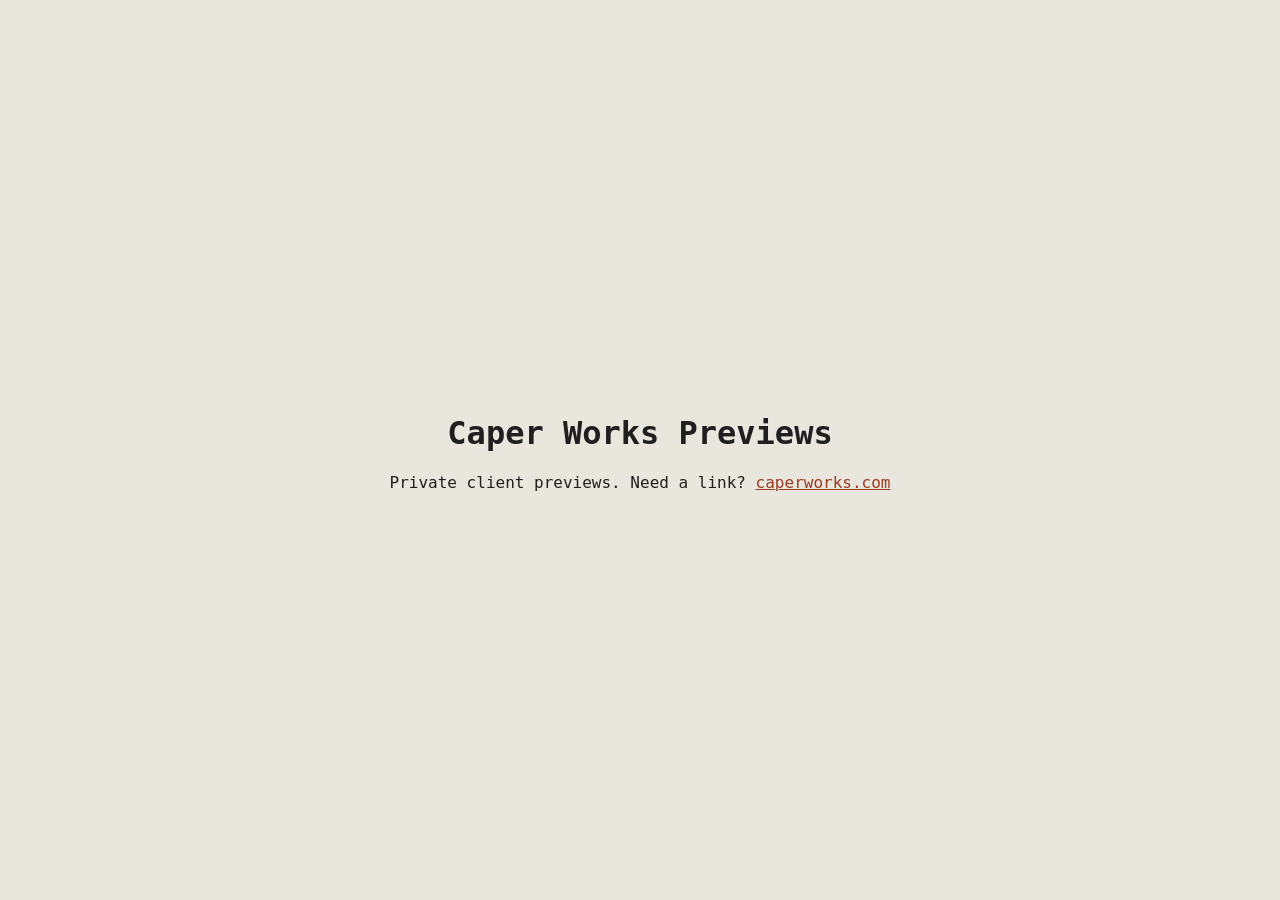
==== commit 79095989: "Initialize previews branch: noindex landing, headers, README Co-Authored-By: Claude Sonnet 5.5 <nore" ====
--- a/index.html
+++ b/index.html
@@ -1,795 +1,16 @@
 <!DOCTYPE html>
 <html lang="en">
-	<head>
-
-		<!-- Title -->
-		<title>Caper Works | Website Design &amp; Development Company in Jaipur</title>
-
-		<!-- Meta -->
-		<meta charset="utf-8">
-		<meta name="description" content="Caper Works is a Jaipur web design and development studio. We build business websites, ad landing pages, D2C brand websites and custom business tools. 56+ websites delivered.">
-		<meta name="author" content="Caper Works">
-		<link rel="canonical" href="https://caperworks.com/">
-
-		<!-- Mobile Meta -->
-		<meta name="viewport" content="width=device-width, initial-scale=1, shrink-to-fit=no">
-		<meta name="theme-color" content="#e9e6de">
-
-		<!-- Open Graph / social sharing -->
-		<meta property="og:type" content="website">
-		<meta property="og:site_name" content="Caper Works">
-		<meta property="og:title" content="Caper Works | Websites, Landing Pages &amp; Tools That Grow Your Business">
-		<meta property="og:description" content="Jaipur design and development studio. Business websites, ad landing pages, D2C brand websites and custom tools. 56+ websites delivered.">
-		<meta property="og:url" content="https://caperworks.com/">
-		<meta property="og:image" content="https://caperworks.com/assets/Logos/cp-black.png">
-		<meta name="twitter:card" content="summary">
-
-		<!-- Favicon -->
-		<link rel="icon" href="assets/Logos/cp-favicon.png" type="image/png">
-		<link rel="apple-touch-icon" href="assets/Logos/cp-favicon.png">
-
-		<!-- Structured data -->
-		<script type="application/ld+json">
-		{
-			"@context": "https://schema.org",
-			"@type": "ProfessionalService",
-			"name": "Caper Works",
-			"url": "https://caperworks.com/",
-			"logo": "https://caperworks.com/assets/Logos/cp-black.png",
-			"image": "https://caperworks.com/assets/Logos/cp-black.png",
-			"description": "Web design and development studio in Jaipur building business websites, ad landing pages, D2C brand websites and custom tools that automate everyday business work.",
-			"telephone": "+91-92564-49413",
-			"email": "hello@caperworks.com",
-			"address": {
-				"@type": "PostalAddress",
-				"streetAddress": "III, A-10, Mohru Nagar, Manyawas, Mansarovar",
-				"addressLocality": "Jaipur",
-				"addressRegion": "Rajasthan",
-				"postalCode": "302020",
-				"addressCountry": "IN"
-			},
-			"areaServed": "IN",
-			"sameAs": ["https://instagram.com/caper.works"]
-		}
-		</script>
-
-		<!--
-			Analytics: add your own Google Analytics 4 ID and Meta Pixel here.
-			The previous tag (G-E0SM74NZNG) belonged to the theme author and only ran on their domain, so caperworks.com had no analytics.
-			Once gtag / fbq are loaded, assets/js/site.js automatically sends a "contact_click" event for every WhatsApp, call and email click.
-		-->
-
-		<!-- Google fonts (https://fonts.google.com/) -->
-		<link rel="preconnect" href="https://fonts.googleapis.com">
-		<link rel="preconnect" href="https://fonts.gstatic.com" crossorigin>
-		<link href="https://fonts.googleapis.com/css2?family=Cascadia+Mono:wght@200..700&display=swap" rel="stylesheet">
-
-		<!-- Libs and Plugins CSS -->
-		<link rel="stylesheet" href="assets/vendor/fontawesome/css/all.min.css">
-		<link rel="stylesheet" href="assets/vendor/swiper/css/swiper-bundle.min.css">
-
-		<!-- Master CSS -->
-		<link rel="stylesheet" href="assets/css/helper.css">
-		<link rel="stylesheet" href="assets/css/elements.css">
-		<link rel="stylesheet" href="assets/css/theme.css">
-
-	</head>
-
-	<body id="body" class="tt-transition tt-smooth-scroll">
-
-		<main id="body-inner">
-
-			<!-- Page transition (do not remove) -->
-			<div id="tt-page-transition">
-				<div class="tt-ptr-overlay-top"></div>
-				<div class="tt-ptr-overlay-bottom"></div>
-				<div class="tt-ptr-preloader">
-					<div class="tt-ptr-prel-content">
-						<img src="assets/Logos/cp-black.png" class="tt-ptr-prel-image" alt="Caper Works">
-					</div>
-				</div>
-			</div>
-
-			<div id="tt-content-wrap">
-
-				<!-- ===== Header ===== -->
-				<header id="tt-header" class="tt-header-alter tt-header-fixed tt-header-filled">
-					<div class="tt-header-inner">
-
-						<div class="tt-header-col tt-header-col-left">
-							<div class="tt-logo">
-								<a href="/">
-									<img src="assets/Logos/cp-black.png" class="tt-logo-dark" alt="Caper Works">
-								</a>
-							</div>
-						</div>
-
-						<div class="tt-header-col tt-header-col-center">
-							<nav class="tt-main-menu tt-m-menu-center">
-								<div class="tt-main-menu-holder">
-									<div class="tt-main-menu-inner">
-										<div class="tt-main-menu-content">
-
-											<div class="tt-m-menu-nav">
-												<ul class="tt-main-menu-list">
-													<li><a href="#services">Services</a></li>
-													<li><a href="#tools">Tools</a></li>
-													<li><a href="#work">Work</a></li>
-													<li><a href="#process">Process</a></li>
-													<li><a href="#faq">FAQ</a></li>
-												</ul>
-												<a href="https://wa.me/919256449413?text=Hi%20Caper%20Works%2C%20I%27d%20like%20to%20discuss%20a%20project." class="tt-btn tt-btn-primary tt-m-menu-cta hide-to-xlg" target="_blank" rel="noopener">
-													<span>Let's Talk</span>
-													<span class="tt-btn-icon"><i class="fa-brands fa-whatsapp"></i></span>
-												</a>
-											</div>
-
-											<div class="tt-m-menu-contact">
-												<div class="tt-m-menu-contact-grid">
-													<div class="tt-m-menu-contact-box">
-														<h3 class="tt-m-menu-contact-heading">Our Location</h3>
-														<a href="https://maps.app.goo.gl/EdmcTQ9LZZFb2Lfu5" class="tt-link" target="_blank" rel="noopener">III, A-10, Mohru Nagar, Manyawas, Mansarovar, Jaipur - 302020</a>
-													</div>
-													<div class="tt-m-menu-contact-box">
-														<h3 class="tt-m-menu-contact-heading">Contact Details</h3>
-														<ul class="tt-list">
-															<li><a href="tel:+919256449413" class="tt-link">+91 92564 49413</a></li>
-															<li><a href="mailto:hello@caperworks.com" class="tt-link">hello@caperworks.com</a></li>
-														</ul>
-													</div>
-													<div class="tt-m-menu-contact-box tt-m-menu-contact-box-social">
-														<h3 class="tt-m-menu-contact-heading">Follow Us</h3>
-														<a href="https://instagram.com/caper.works" class="tt-footer-social-link" target="_blank" rel="noopener" aria-label="Caper Works on Instagram">
-															<i class="fa-brands fa-instagram" aria-hidden="true"></i>
-															<span>@caper.works</span>
-														</a>
-													</div>
-												</div>
-											</div>
-
-										</div>
-									</div>
-								</div>
-							</nav>
-
-							<a href="https://instagram.com/caper.works" class="tt-header-social hide-from-xlg" target="_blank" rel="noopener" aria-label="Caper Works on Instagram">
-								<i class="fa-brands fa-instagram" aria-hidden="true"></i>
-							</a>
-						</div>
-
-						<div class="tt-header-col tt-header-col-right">
-							<div id="tt-m-menu-toggle-btn-wrap">
-								<div class="tt-m-menu-toggle-btn-text">
-									<span class="tt-m-menu-text-menu">Menu</span>
-									<span class="tt-m-menu-text-close">Close</span>
-								</div>
-								<div class="tt-m-menu-toggle-btn-holder">
-									<a href="#" class="tt-m-menu-toggle-btn" aria-label="Open menu"><span></span></a>
-								</div>
-							</div>
-
-							<a href="https://wa.me/919256449413?text=Hi%20Caper%20Works%2C%20I%27d%20like%20to%20discuss%20a%20project." class="tt-btn tt-btn-primary hide-from-xlg" target="_blank" rel="noopener">
-								<span>Let's Talk</span>
-								<span class="tt-btn-icon"><i class="fa-brands fa-whatsapp"></i></span>
-							</a>
-						</div>
-
-					</div>
-				</header>
-
-
-				<!-- ===== Hero + about ===== -->
-				<div id="page-header" class="ph-full ph-full-m ph-cap-xlg tt-site-section-hero">
-
-					<div class="page-header-inner">
-						<div class="ph-caption">
-							<div class="tt-hero-layout">
-
-								<div class="ph-caption-inner tt-hero-caption">
-									<p class="ph-caption-subtitle tt-hero-eyebrow">Web design &amp; development studio, Jaipur</p>
-									<h1 class="ph-caption-title">Websites, Landing Pages &amp; Tools That Grow Your Business</h1>
-									<div class="ph-caption-description">
-										Design and development, done with passion, curiosity, and a little bit of mischief.
-									</div>
-									<div class="tt-hero-actions">
-										<a href="https://wa.me/919256449413?text=Hi%20Caper%20Works%2C%20I%27d%20like%20to%20start%20a%20project." class="tt-btn tt-btn-primary" target="_blank" rel="noopener">
-											<span data-hover="Start a Project">Start a Project</span>
-											<span class="tt-btn-icon"><i class="fa-brands fa-whatsapp"></i></span>
-										</a>
-										<a href="#services" class="tt-btn tt-btn-accent">
-											<span data-hover="What We Build">What We Build</span>
-										</a>
-									</div>
-								</div>
-
-								<!-- Hero visual: the four things we build -->
-								<div class="tt-hero-visual" aria-label="The four things Caper Works builds">
-
-									<a href="#svc-business" class="hv-tile hv-tile-1">
-										<div class="hv-win" aria-hidden="true">
-											<div class="hv-bar"><i></i><i></i><i></i><span>yourclinic.in</span></div>
-											<div class="hv-body">
-												<div class="hv-nav"><b></b><s></s><s></s><s></s></div>
-												<div class="hv-h">Trusted care,<br>close to home</div>
-												<div class="hv-btns"><span class="hv-btn hv-btn-rust"><i class="fa-solid fa-phone"></i> Call</span><span class="hv-btn hv-btn-wa"><i class="fa-brands fa-whatsapp"></i> Chat</span></div>
-												<div class="hv-map"><i class="fa-solid fa-location-dot"></i><span>Find us on Google</span></div>
-											</div>
-										</div>
-										<span class="hv-label">Business websites</span>
-									</a>
-
-									<a href="#svc-landing" class="hv-tile hv-tile-2">
-										<div class="hv-win" aria-hidden="true">
-											<div class="hv-bar"><i></i><i></i><i></i><span>offer.yourbrand.in</span></div>
-											<div class="hv-body">
-												<div class="hv-ad"><i class="fa-brands fa-meta"></i> Ad click</div>
-												<div class="hv-h">Get 20% off<br>this week</div>
-												<div class="hv-field"></div>
-												<div class="hv-field"></div>
-												<span class="hv-btn hv-btn-rust hv-btn-wide">Claim offer</span>
-												<div class="hv-lead"><i class="fa-solid fa-circle-check"></i> New lead</div>
-											</div>
-										</div>
-										<span class="hv-label">Ad landing pages</span>
-									</a>
-
-									<a href="#svc-d2c" class="hv-tile hv-tile-3">
-										<div class="hv-win" aria-hidden="true">
-											<div class="hv-bar"><i></i><i></i><i></i><span>yourbrand.com</span></div>
-											<div class="hv-body">
-												<div class="hv-nav"><b></b><s></s><s></s><em><i class="fa-solid fa-bag-shopping"></i><sup>1</sup></em></div>
-												<div class="hv-product"><div class="hv-product-img"></div></div>
-												<div class="hv-price"><span>Everyday Tote</span><strong>₹1,299</strong></div>
-												<span class="hv-btn hv-btn-dark hv-btn-wide">Add to cart</span>
-											</div>
-										</div>
-										<span class="hv-label">D2C brand websites</span>
-									</a>
-
-									<a href="#svc-tools" class="hv-tile hv-tile-4">
-										<div class="hv-win" aria-hidden="true">
-											<div class="hv-bar"><i></i><i></i><i></i><span>app.yourbusiness.in</span></div>
-											<div class="hv-body">
-												<div class="hv-kpis"><span><small>Received</small>₹4.8L</span><span><small>Pending</small>₹1.2L</span></div>
-												<div class="hv-rows">
-													<div><s></s><em class="ok">Done</em></div>
-													<div><s></s><em class="due">Pending</em></div>
-													<div><s></s><em class="ok">Done</em></div>
-												</div>
-												<div class="hv-users"><i class="fa-solid fa-user"></i><i class="fa-solid fa-user"></i><i class="fa-solid fa-user"></i><span>3 logins</span></div>
-											</div>
-										</div>
-										<span class="hv-label">Custom tools</span>
-									</a>
-
-								</div>
-							</div>
-						</div>
-					</div>
-
-					<div id="about" class="ph-about">
-						<div class="tt-wrap">
-							<ul class="tt-proof-strip" aria-label="Caper Works at a glance">
-								<li class="tt-proof-item">
-									<span class="tt-proof-value">56+</span>
-									<span class="tt-proof-label">Websites delivered</span>
-								</li>
-								<li class="tt-proof-item">
-									<span class="tt-proof-value">4</span>
-									<span class="tt-proof-label">Services, one studio</span>
-								</li>
-								<li class="tt-proof-item">
-									<span class="tt-proof-value">1</span>
-									<span class="tt-proof-label">Team for design + development</span>
-								</li>
-							</ul>
-						</div>
-					</div>
-
-				</div>
-
-
-				<!-- ===== Page content ===== -->
-				<div id="tt-page-content">
-
-					<!-- Services -->
-					<div id="services" class="tt-section tt-site-section">
-						<div class="tt-section-inner tt-wrap max-width-1700">
-
-							<div class="tt-services-intro">
-								<div class="tt-heading tt-heading-lg">
-									<h2 class="tt-heading-title tt-anim-characters">What We Do</h2>
-								</div>
-								<p class="tt-anim-lines">Pick the one that fits where your business is today.</p>
-							</div>
-
-							<div class="tt-offers">
-
-								<article id="svc-business" class="tt-offer">
-									<div class="tt-offer-head">
-										<span class="tt-offer-icon"><i class="fa-solid fa-store"></i></span>
-										<h3>Business Websites</h3>
-									</div>
-									<p class="tt-offer-line">Get found on Google and get more calls.</p>
-									<div class="tt-offer-group">
-										<span class="tt-offer-k">Best for</span>
-										<ul class="tt-chips"><li>Clinics</li><li>Shops</li><li>Showrooms</li><li>Institutes</li></ul>
-									</div>
-									<div class="tt-offer-group">
-										<span class="tt-offer-k">You get</span>
-										<ul class="tt-chips tt-chips-get"><li><i class="fa-solid fa-mobile-screen"></i>Mobile-first site</li><li><i class="fa-solid fa-location-dot"></i>Google Maps &amp; SEO</li><li><i class="fa-brands fa-whatsapp"></i>Call &amp; WhatsApp buttons</li></ul>
-									</div>
-									<a href="https://wa.me/919256449413?text=Hi%20Caper%20Works%2C%20I%20need%20a%20business%20website." class="tt-offer-cta" target="_blank" rel="noopener"><span>Get a quote</span><i class="fa-brands fa-whatsapp"></i></a>
-								</article>
-
-								<article id="svc-landing" class="tt-offer">
-									<div class="tt-offer-head">
-										<span class="tt-offer-icon"><i class="fa-solid fa-bullseye"></i></span>
-										<h3>Ad Landing Pages</h3>
-									</div>
-									<p class="tt-offer-line">Turn ad clicks into leads and sales.</p>
-									<div class="tt-offer-flow" aria-label="Ad, then landing page, then lead">
-										<span><i class="fa-brands fa-meta"></i>Ad</span>
-										<i class="fa-solid fa-arrow-right"></i>
-										<span><i class="fa-solid fa-window-maximize"></i>Page</span>
-										<i class="fa-solid fa-arrow-right"></i>
-										<span class="is-goal"><i class="fa-solid fa-user-check"></i>Lead</span>
-									</div>
-									<div class="tt-offer-group">
-										<span class="tt-offer-k">You get</span>
-										<ul class="tt-chips tt-chips-get"><li><i class="fa-solid fa-chart-line"></i>Pixel &amp; GA4 tracking</li><li><i class="fa-solid fa-table"></i>Leads to your sheet/CRM</li><li><i class="fa-solid fa-code-compare"></i>A/B variations</li></ul>
-									</div>
-									<a href="https://wa.me/919256449413?text=Hi%20Caper%20Works%2C%20I%20need%20a%20landing%20page%20for%20my%20ads." class="tt-offer-cta" target="_blank" rel="noopener"><span>Get a quote</span><i class="fa-brands fa-whatsapp"></i></a>
-								</article>
-
-								<article id="svc-d2c" class="tt-offer">
-									<div class="tt-offer-head">
-										<span class="tt-offer-icon"><i class="fa-solid fa-bag-shopping"></i></span>
-										<h3>D2C Brand Websites</h3>
-									</div>
-									<p class="tt-offer-line">A premium store that sells smoothly.</p>
-									<div class="tt-offer-group">
-										<span class="tt-offer-k">Best for</span>
-										<ul class="tt-chips"><li>Fashion</li><li>Beauty</li><li>Home</li><li>Food</li><li>Any product brand</li></ul>
-									</div>
-									<div class="tt-offer-group">
-										<span class="tt-offer-k">You get</span>
-										<ul class="tt-chips tt-chips-get"><li><i class="fa-brands fa-shopify"></i>Shopify or custom</li><li><i class="fa-solid fa-cart-shopping"></i>Product &amp; checkout design</li><li><i class="fa-solid fa-credit-card"></i>Payments &amp; shipping</li></ul>
-									</div>
-									<a href="https://wa.me/919256449413?text=Hi%20Caper%20Works%2C%20I%20need%20a%20website%20for%20my%20D2C%20brand." class="tt-offer-cta" target="_blank" rel="noopener"><span>Get a quote</span><i class="fa-brands fa-whatsapp"></i></a>
-								</article>
-
-								<article id="svc-tools" class="tt-offer">
-									<div class="tt-offer-head">
-										<span class="tt-offer-icon"><i class="fa-solid fa-gears"></i></span>
-										<h3>Custom Tools</h3>
-									</div>
-									<p class="tt-offer-line">Replace registers and spreadsheets.</p>
-									<div class="tt-offer-flow tt-offer-flow-swap" aria-label="From spreadsheets to one simple tool">
-										<span class="is-old"><i class="fa-solid fa-file-excel"></i>Excel</span>
-										<span class="is-old"><i class="fa-solid fa-book"></i>Registers</span>
-										<i class="fa-solid fa-arrow-right"></i>
-										<span class="is-goal"><i class="fa-solid fa-gauge"></i>One tool</span>
-									</div>
-									<div class="tt-offer-group">
-										<span class="tt-offer-k">You get</span>
-										<ul class="tt-chips tt-chips-get"><li><i class="fa-solid fa-users"></i>Logins for your team</li><li><i class="fa-solid fa-globe"></i>Your own subdomain</li><li><i class="fa-solid fa-file-export"></i>Export anytime</li></ul>
-									</div>
-									<a href="#tools" class="tt-offer-cta"><span>See an example</span><i class="fa-solid fa-arrow-down"></i></a>
-								</article>
-
-							</div>
-
-							<!-- Why us -->
-							<div class="tt-why">
-								<h3 class="tt-why-title">Why Caper Works</h3>
-								<ul class="tt-why-grid">
-									<li><i class="fa-solid fa-pen-ruler"></i><span>Design + development, one team</span></li>
-									<li><i class="fa-solid fa-user"></i><span>One point of contact</span></li>
-									<li><i class="fa-solid fa-file-invoice"></i><span>Clear quote before we start</span></li>
-									<li><i class="fa-solid fa-bolt"></i><span>Fast, collaborative process</span></li>
-									<li><i class="fa-solid fa-life-ring"></i><span>Support after launch</span></li>
-									<li><i class="fa-solid fa-trophy"></i><span>56+ websites delivered</span></li>
-								</ul>
-							</div>
-
-						</div>
-					</div>
-
-
-					<!-- Tools spotlight -->
-					<div id="tools" class="tt-section tt-site-section">
-						<div class="tt-section-inner tt-wrap max-width-1600">
-							<div class="tt-tools-grid">
-
-								<div class="tt-tools-copy">
-									<div class="tt-heading tt-heading-lg">
-										<h2 class="tt-heading-title tt-anim-characters">Less Paperwork, More Business</h2>
-									</div>
-									<p class="tt-anim-lines">A simple web tool, built around how your business already works.</p>
-
-									<ul class="tt-tools-features">
-										<li><i class="fa-solid fa-sliders" aria-hidden="true"></i><span><strong>Your workflow</strong>Finance, inventory, bookings, HR, approvals</span></li>
-										<li><i class="fa-solid fa-users" aria-hidden="true"></i><span><strong>Team logins</strong>Owners, managers and staff</span></li>
-										<li><i class="fa-solid fa-globe" aria-hidden="true"></i><span><strong>Your subdomain</strong>app.yourbusiness.in</span></li>
-										<li><i class="fa-solid fa-file-export" aria-hidden="true"></i><span><strong>Your data</strong>Export to Excel anytime</span></li>
-									</ul>
-
-									<a href="https://wa.me/919256449413?text=Hi%20Caper%20Works%2C%20I%27d%20like%20a%20custom%20tool%20for%20my%20business." class="tt-btn tt-btn-primary margin-top-20" target="_blank" rel="noopener">
-										<span data-hover="Talk About a Tool">Talk About a Tool</span>
-										<span class="tt-btn-icon"><i class="fa-brands fa-whatsapp"></i></span>
-									</a>
-								</div>
-
-								<div class="tt-tools-mock" aria-hidden="true">
-									<div class="tt-mock-window">
-										<div class="tt-mock-bar">
-											<span></span><span></span><span></span>
-											<div class="tt-mock-url">app.yourbusiness.in</div>
-										</div>
-										<div class="tt-mock-body">
-											<div class="tt-mock-head">
-												<div>
-													<div class="tt-mock-title">Dashboard</div>
-													<div class="tt-mock-sub">October 2026 · Sample data</div>
-												</div>
-												<div class="tt-mock-user"><i class="fa-solid fa-user"></i> Manager</div>
-											</div>
-											<div class="tt-mock-kpis">
-												<div class="tt-mock-kpi"><span>Received</span><strong>₹4.8L</strong></div>
-												<div class="tt-mock-kpi"><span>Pending</span><strong>₹1.2L</strong></div>
-												<div class="tt-mock-kpi"><span>Open tasks</span><strong>14</strong></div>
-											</div>
-											<div class="tt-mock-table">
-												<div class="tt-mock-row tt-mock-row-head"><span>Entry</span><span>Owner</span><span>Status</span></div>
-												<div class="tt-mock-row"><span>Invoice #1042</span><span>Riya</span><span class="tt-mock-pill tt-mock-paid">Done</span></div>
-												<div class="tt-mock-row"><span>Stock order</span><span>Aman</span><span class="tt-mock-pill tt-mock-due">Pending</span></div>
-												<div class="tt-mock-row"><span>Expense claim</span><span>Neha</span><span class="tt-mock-pill tt-mock-paid">Done</span></div>
-												<div class="tt-mock-row"><span>Booking #318</span><span>Karan</span><span class="tt-mock-pill tt-mock-paid">Done</span></div>
-											</div>
-										</div>
-									</div>
-								</div>
-
-							</div>
-						</div>
-					</div>
-
-
-					<!-- Process -->
-					<div id="process" class="tt-section tt-site-section">
-						<div class="tt-section-inner tt-wrap max-width-1600">
-							<div class="tt-heading tt-heading-lg">
-								<h2 class="tt-heading-title tt-anim-characters">How We Work</h2>
-							</div>
-							<p class="tt-anim-lines margin-bottom-40">Four steps, every project.</p>
-
-							<ol class="tt-steps">
-								<li class="tt-step">
-									<span class="tt-step-icon"><i class="fa-solid fa-comments"></i></span>
-									<span class="tt-step-num">1</span>
-									<h3>Discover</h3>
-									<p>Goals, scope, quote and timeline agreed.</p>
-								</li>
-								<li class="tt-step">
-									<span class="tt-step-icon"><i class="fa-solid fa-pen-nib"></i></span>
-									<span class="tt-step-num">2</span>
-									<h3>Design</h3>
-									<p>You see and approve the look first.</p>
-								</li>
-								<li class="tt-step">
-									<span class="tt-step-icon"><i class="fa-solid fa-code"></i></span>
-									<span class="tt-step-num">3</span>
-									<h3>Build</h3>
-									<p>Fast, mobile-first, with regular updates.</p>
-								</li>
-								<li class="tt-step">
-									<span class="tt-step-icon"><i class="fa-solid fa-rocket"></i></span>
-									<span class="tt-step-num">4</span>
-									<h3>Launch</h3>
-									<p>Live, tracked, and supported after.</p>
-								</li>
-							</ol>
-						</div>
-					</div>
-
-
-					<!-- Work -->
-					<div id="work" class="tt-section tt-site-section">
-						<div class="tt-section-inner">
-
-							<div class="tt-heading tt-heading-lg margin-bottom-60">
-								<h2 class="tt-heading-title tt-anim-characters">Our Work</h2>
-							</div>
-							<p class="tt-anim-lines margin-bottom-40">A few of the 56+ websites we've built for schools, clinics and local businesses.</p>
-
-							<div class="tt-portfolio-grid tt-pgi-boxed tt-pgi-tilted">
-								<div class="tt-grid tt-grid-col-3 tt-grid-gap-3 tt-grid-appear tt-portfolio-mobile-swiper">
-									<div class="tt-grid-list">
-										<div class="swiper">
-											<div class="swiper-wrapper">
-
-												<div class="swiper-slide">
-													<div class="tt-grid-item"><div class="tt-grid-item-inner"><div class="tt-portfolio-grid-item">
-														<a href="https://shekhawatisahitya.in" class="tt-pgi-image" target="_blank" rel="noopener">
-															<img src="assets/img/portfolio/work/shekhawatisahitya-800.jpg" loading="lazy" alt="Shekhawati Sahitya website screenshot">
-														</a>
-														<div class="tt-pgi-info">
-															<div>
-																<span class="tt-pgi-tag">Business Website</span>
-																<h3 class="tt-pgi-title"><a href="https://shekhawatisahitya.in" target="_blank" rel="noopener">Shekhawati Sahitya</a></h3>
-															</div>
-															<a href="https://shekhawatisahitya.in" class="tt-pgi-icon" target="_blank" rel="noopener" aria-label="Visit Shekhawati Sahitya">
-																<svg xmlns="http://www.w3.org/2000/svg" viewBox="0 0 24 24"><path d="M13.025 1l-2.847 2.828 6.176 6.176h-16.354v3.992h16.354l-6.176 6.176 2.847 2.828 10.975-11z"></path></svg>
-															</a>
-														</div>
-													</div></div></div>
-												</div>
-
-												<div class="swiper-slide">
-													<div class="tt-grid-item"><div class="tt-grid-item-inner"><div class="tt-portfolio-grid-item">
-														<a href="https://manasinternet.in" class="tt-pgi-image" target="_blank" rel="noopener">
-															<img src="assets/img/portfolio/work/manasinternet-800.jpg" loading="lazy" alt="Manas Internet website screenshot">
-														</a>
-														<div class="tt-pgi-info">
-															<div>
-																<span class="tt-pgi-tag">Business Website</span>
-																<h3 class="tt-pgi-title"><a href="https://manasinternet.in" target="_blank" rel="noopener">Manas Internet</a></h3>
-															</div>
-															<a href="https://manasinternet.in" class="tt-pgi-icon" target="_blank" rel="noopener" aria-label="Visit Manas Internet">
-																<svg xmlns="http://www.w3.org/2000/svg" viewBox="0 0 24 24"><path d="M13.025 1l-2.847 2.828 6.176 6.176h-16.354v3.992h16.354l-6.176 6.176 2.847 2.828 10.975-11z"></path></svg>
-															</a>
-														</div>
-													</div></div></div>
-												</div>
-
-												<div class="swiper-slide">
-													<div class="tt-grid-item"><div class="tt-grid-item-inner"><div class="tt-portfolio-grid-item">
-														<a href="https://semcbseschool.com" class="tt-pgi-image" target="_blank" rel="noopener">
-															<img src="assets/img/portfolio/work/semcbseschool-800.jpg" loading="lazy" alt="SEM CBSE School website screenshot">
-														</a>
-														<div class="tt-pgi-info">
-															<div>
-																<span class="tt-pgi-tag">School Website</span>
-																<h3 class="tt-pgi-title"><a href="https://semcbseschool.com" target="_blank" rel="noopener">SEM CBSE School</a></h3>
-															</div>
-															<a href="https://semcbseschool.com" class="tt-pgi-icon" target="_blank" rel="noopener" aria-label="Visit SEM CBSE School">
-																<svg xmlns="http://www.w3.org/2000/svg" viewBox="0 0 24 24"><path d="M13.025 1l-2.847 2.828 6.176 6.176h-16.354v3.992h16.354l-6.176 6.176 2.847 2.828 10.975-11z"></path></svg>
-															</a>
-														</div>
-													</div></div></div>
-												</div>
-
-												<div class="swiper-slide">
-													<div class="tt-grid-item"><div class="tt-grid-item-inner"><div class="tt-portfolio-grid-item">
-														<a href="https://edukidsnkt.in" class="tt-pgi-image" target="_blank" rel="noopener">
-															<img src="assets/img/portfolio/work/edukidsnkt-800.jpg" loading="lazy" alt="EduKids NKT website screenshot">
-														</a>
-														<div class="tt-pgi-info">
-															<div>
-																<span class="tt-pgi-tag">School Website</span>
-																<h3 class="tt-pgi-title"><a href="https://edukidsnkt.in" target="_blank" rel="noopener">EduKids NKT</a></h3>
-															</div>
-															<a href="https://edukidsnkt.in" class="tt-pgi-icon" target="_blank" rel="noopener" aria-label="Visit EduKids NKT">
-																<svg xmlns="http://www.w3.org/2000/svg" viewBox="0 0 24 24"><path d="M13.025 1l-2.847 2.828 6.176 6.176h-16.354v3.992h16.354l-6.176 6.176 2.847 2.828 10.975-11z"></path></svg>
-															</a>
-														</div>
-													</div></div></div>
-												</div>
-
-												<div class="swiper-slide">
-													<div class="tt-grid-item"><div class="tt-grid-item-inner"><div class="tt-portfolio-grid-item">
-														<a href="https://samarthyankt.in" class="tt-pgi-image" target="_blank" rel="noopener">
-															<img src="assets/img/portfolio/work/samarthyankt-800.jpg" loading="lazy" alt="Samarthyan NKT website screenshot">
-														</a>
-														<div class="tt-pgi-info">
-															<div>
-																<span class="tt-pgi-tag">Business Website</span>
-																<h3 class="tt-pgi-title"><a href="https://samarthyankt.in" target="_blank" rel="noopener">Samarthyan NKT</a></h3>
-															</div>
-															<a href="https://samarthyankt.in" class="tt-pgi-icon" target="_blank" rel="noopener" aria-label="Visit Samarthyan NKT">
-																<svg xmlns="http://www.w3.org/2000/svg" viewBox="0 0 24 24"><path d="M13.025 1l-2.847 2.828 6.176 6.176h-16.354v3.992h16.354l-6.176 6.176 2.847 2.828 10.975-11z"></path></svg>
-															</a>
-														</div>
-													</div></div></div>
-												</div>
-
-												<div class="swiper-slide">
-													<div class="tt-grid-item"><div class="tt-grid-item-inner"><div class="tt-portfolio-grid-item">
-														<a href="https://ankurwellness.in" class="tt-pgi-image" target="_blank" rel="noopener">
-															<img src="assets/img/portfolio/work/ankurwellness-800.jpg" loading="lazy" alt="Ankur Wellness website screenshot">
-														</a>
-														<div class="tt-pgi-info">
-															<div>
-																<span class="tt-pgi-tag">Clinic Website</span>
-																<h3 class="tt-pgi-title"><a href="https://ankurwellness.in" target="_blank" rel="noopener">Ankur Wellness</a></h3>
-															</div>
-															<a href="https://ankurwellness.in" class="tt-pgi-icon" target="_blank" rel="noopener" aria-label="Visit Ankur Wellness">
-																<svg xmlns="http://www.w3.org/2000/svg" viewBox="0 0 24 24"><path d="M13.025 1l-2.847 2.828 6.176 6.176h-16.354v3.992h16.354l-6.176 6.176 2.847 2.828 10.975-11z"></path></svg>
-															</a>
-														</div>
-													</div></div></div>
-												</div>
-
-											</div>
-										</div>
-										<div class="tt-mobile-swiper-pagination" aria-label="Portfolio slides"></div>
-									</div>
-								</div>
-							</div>
-
-						</div>
-					</div>
-
-
-					<!-- FAQ -->
-					<div id="faq" class="tt-section tt-site-section">
-						<div class="tt-section-inner tt-wrap max-width-1600">
-							<div class="tt-heading tt-heading-lg margin-bottom-40">
-								<h2 class="tt-heading-title tt-anim-characters">Questions?</h2>
-							</div>
-
-							<div class="tt-accordion tt-acc-boxed tt-acc-tilted">
-
-								<div class="tt-accordion-item">
-									<div class="tt-accordion-heading">
-										<div class="tt-acc-head"><div class="tt-acc-head-inner"><h3 class="tt-acc-head-title">How much does a website cost?</h3></div></div>
-										<div class="tt-accordion-caret"><div class="tt-accordion-caret-inner"><svg xmlns="http://www.w3.org/2000/svg" viewBox="0 0 24 24"><path d="M13.025 1l-2.847 2.828 6.176 6.176h-16.354v3.992h16.354l-6.176 6.176 2.847 2.828 10.975-11z"></path></svg></div></div>
-									</div>
-									<div class="tt-accordion-content">
-										<p>It depends on what you need — a business website, a landing page, a store or a tool. Tell us about your project on WhatsApp and we'll send a clear quote before any work starts.</p>
-									</div>
-								</div>
-
-								<div class="tt-accordion-item">
-									<div class="tt-accordion-heading">
-										<div class="tt-acc-head"><div class="tt-acc-head-inner"><h3 class="tt-acc-head-title">How long does a project take?</h3></div></div>
-										<div class="tt-accordion-caret"><div class="tt-accordion-caret-inner"><svg xmlns="http://www.w3.org/2000/svg" viewBox="0 0 24 24"><path d="M13.025 1l-2.847 2.828 6.176 6.176h-16.354v3.992h16.354l-6.176 6.176 2.847 2.828 10.975-11z"></path></svg></div></div>
-									</div>
-									<div class="tt-accordion-content">
-										<p>Landing pages are the quickest; stores and custom tools take longer. We agree on a timeline during Discover and keep you updated at every step.</p>
-									</div>
-								</div>
-
-								<div class="tt-accordion-item">
-									<div class="tt-accordion-heading">
-										<div class="tt-acc-head"><div class="tt-acc-head-inner"><h3 class="tt-acc-head-title">Do you build on Shopify?</h3></div></div>
-										<div class="tt-accordion-caret"><div class="tt-accordion-caret-inner"><svg xmlns="http://www.w3.org/2000/svg" viewBox="0 0 24 24"><path d="M13.025 1l-2.847 2.828 6.176 6.176h-16.354v3.992h16.354l-6.176 6.176 2.847 2.828 10.975-11z"></path></svg></div></div>
-									</div>
-									<div class="tt-accordion-content">
-										<p>Yes. For D2C brands we build on Shopify or with custom code, depending on your products, budget and growth plans.</p>
-									</div>
-								</div>
-
-								<div class="tt-accordion-item">
-									<div class="tt-accordion-heading">
-										<div class="tt-acc-head"><div class="tt-acc-head-inner"><h3 class="tt-acc-head-title">Will my landing page track ad results?</h3></div></div>
-										<div class="tt-accordion-caret"><div class="tt-accordion-caret-inner"><svg xmlns="http://www.w3.org/2000/svg" viewBox="0 0 24 24"><path d="M13.025 1l-2.847 2.828 6.176 6.176h-16.354v3.992h16.354l-6.176 6.176 2.847 2.828 10.975-11z"></path></svg></div></div>
-									</div>
-									<div class="tt-accordion-content">
-										<p>Yes. We set up Meta Pixel and Google Analytics with conversion events, so you can see which ads bring in leads and sales.</p>
-									</div>
-								</div>
-
-								<div class="tt-accordion-item">
-									<div class="tt-accordion-heading">
-										<div class="tt-acc-head"><div class="tt-acc-head-inner"><h3 class="tt-acc-head-title">Is our data safe in a custom tool?</h3></div></div>
-										<div class="tt-accordion-caret"><div class="tt-accordion-caret-inner"><svg xmlns="http://www.w3.org/2000/svg" viewBox="0 0 24 24"><path d="M13.025 1l-2.847 2.828 6.176 6.176h-16.354v3.992h16.354l-6.176 6.176 2.847 2.828 10.975-11z"></path></svg></div></div>
-									</div>
-									<div class="tt-accordion-content">
-										<p>Each tool runs on your own subdomain, with a separate login and access level for every team member. The data belongs to you, and you can export it whenever you need.</p>
-									</div>
-								</div>
-
-								<div class="tt-accordion-item">
-									<div class="tt-accordion-heading">
-										<div class="tt-acc-head"><div class="tt-acc-head-inner"><h3 class="tt-acc-head-title">Do you work with clients outside Jaipur?</h3></div></div>
-										<div class="tt-accordion-caret"><div class="tt-accordion-caret-inner"><svg xmlns="http://www.w3.org/2000/svg" viewBox="0 0 24 24"><path d="M13.025 1l-2.847 2.828 6.176 6.176h-16.354v3.992h16.354l-6.176 6.176 2.847 2.828 10.975-11z"></path></svg></div></div>
-									</div>
-									<div class="tt-accordion-content">
-										<p>Yes. We're based in Jaipur and work with clients anywhere over WhatsApp, calls and video meetings.</p>
-									</div>
-								</div>
-
-								<div class="tt-accordion-item">
-									<div class="tt-accordion-heading">
-										<div class="tt-acc-head"><div class="tt-acc-head-inner"><h3 class="tt-acc-head-title">What happens after launch?</h3></div></div>
-										<div class="tt-accordion-caret"><div class="tt-accordion-caret-inner"><svg xmlns="http://www.w3.org/2000/svg" viewBox="0 0 24 24"><path d="M13.025 1l-2.847 2.828 6.176 6.176h-16.354v3.992h16.354l-6.176 6.176 2.847 2.828 10.975-11z"></path></svg></div></div>
-									</div>
-									<div class="tt-accordion-content">
-										<p>We offer maintenance and support to keep your site fast, secure and up to date — so it keeps working long after launch day.</p>
-									</div>
-								</div>
-
-							</div>
-						</div>
-					</div>
-
-				</div>
-
-
-				<!-- ===== Footer ===== -->
-				<footer id="tt-footer" class="tt-site-section-footer">
-					<div id="contact" class="tt-footer-inner tt-wrap">
-						<div class="tt-footer-shell">
-							<div class="tt-footer-grid">
-								<div class="tt-footer-box tt-footer-box-cta">
-									<h2>What are you<br>building?</h2>
-									<p class="tt-footer-cta-sub">Pick one and we'll reply on WhatsApp.</p>
-									<div class="tt-footer-choices">
-										<a href="https://wa.me/919256449413?text=Hi%20Caper%20Works%2C%20I%20need%20a%20business%20website." class="tt-btn tt-btn-accent" target="_blank" rel="noopener"><span data-hover="Business Website">Business Website</span></a>
-										<a href="https://wa.me/919256449413?text=Hi%20Caper%20Works%2C%20I%20need%20a%20landing%20page%20for%20my%20ads." class="tt-btn tt-btn-accent" target="_blank" rel="noopener"><span data-hover="Landing Page">Landing Page</span></a>
-										<a href="https://wa.me/919256449413?text=Hi%20Caper%20Works%2C%20I%20need%20a%20website%20for%20my%20D2C%20brand." class="tt-btn tt-btn-accent" target="_blank" rel="noopener"><span data-hover="D2C Website">D2C Website</span></a>
-										<a href="https://wa.me/919256449413?text=Hi%20Caper%20Works%2C%20I%27d%20like%20a%20custom%20tool%20for%20my%20business." class="tt-btn tt-btn-accent" target="_blank" rel="noopener"><span data-hover="Custom Tool">Custom Tool</span></a>
-									</div>
-									<a href="https://wa.me/919256449413?text=Hi%20Caper%20Works%2C%20I%27d%20like%20to%20discuss%20a%20project." class="tt-btn tt-btn-secondary margin-top-20" target="_blank" rel="noopener">
-										<span data-hover="Just Say Hi">Just Say Hi</span>
-										<span class="tt-btn-icon"><i class="fa-brands fa-whatsapp"></i></span>
-									</a>
-								</div>
-								<div class="tt-footer-box tt-footer-box-contact">
-									<div class="margin-bottom-40">
-										<h3 class="tt-contact-info-heading">Our Location</h3>
-										<ul class="tt-list">
-											<li><a href="https://maps.app.goo.gl/EdmcTQ9LZZFb2Lfu5" class="tt-link" target="_blank" rel="noopener">III, A-10, Mohru Nagar, Manyawas,<br>Mansarovar, Jaipur - 302020</a></li>
-										</ul>
-									</div>
-									<div>
-										<h3 class="tt-contact-info-heading">Contact Details</h3>
-										<ul class="tt-list">
-											<li><a href="tel:+919256449413" class="tt-link">+91 92564 49413</a></li>
-											<li><a href="mailto:hello@caperworks.com" class="tt-link">hello@caperworks.com</a></li>
-										</ul>
-									</div>
-								</div>
-								<div class="tt-footer-box tt-footer-box-social">
-									<h3 class="tt-contact-info-heading">Follow Us</h3>
-									<a href="https://instagram.com/caper.works" class="tt-footer-social-link" target="_blank" rel="noopener" aria-label="Caper Works on Instagram">
-										<i class="fa-brands fa-instagram" aria-hidden="true"></i>
-										<span>@caper.works</span>
-									</a>
-								</div>
-								<div class="tt-footer-box tt-footer-box-copy">
-									<div class="tt-footer-copyright">
-										©<span class="tt-copyright-year"></span> <a href="/" class="tt-link">Caper Works</a><br>
-										All Rights Reserved
-									</div>
-								</div>
-								<div class="tt-footer-box tt-footer-box-credit">
-									<div class="tt-footer-credit-inner">
-										<span>Made with <i class="fa-solid fa-heart text-primary"></i></span>
-										<span>in Jaipur</span>
-									</div>
-								</div>
-							</div>
-						</div>
-					</div>
-				</footer>
-
-			</div>
-
-			<!-- Scroll to top -->
-			<div class="tt-scroll-to-top" data-top-offset="800" data-bottom-offset="200">
-				<a href="#" class="tt-stt-inner" aria-label="Scroll to top">
-					<div class="tt-stt-arrow">
-						<svg xmlns="http://www.w3.org/2000/svg" viewBox="0 0 24 24"><path d="M13.025 1l-2.847 2.828 6.176 6.176h-16.354v3.992h16.354l-6.176 6.176 2.847 2.828 10.975-11z"></path></svg>
-					</div>
-				</a>
-			</div>
-
-		</main>
-
-		<!-- Scripts -->
-		<script src="assets/vendor/jquery/jquery.min.js"></script>
-		<script src="assets/vendor/gsap/gsap.min.js"></script>
-		<script src="assets/vendor/gsap/ScrollSmoother.min.js"></script>
-		<script src="assets/vendor/gsap/ScrollToPlugin.min.js"></script>
-		<script src="assets/vendor/gsap/ScrollTrigger.min.js"></script>
-		<script src="assets/vendor/gsap/SplitText.min.js"></script>
-		<script src="assets/vendor/swiper/js/swiper-bundle.min.js"></script>
-		<script src="assets/js/elements.js"></script>
-		<script src="assets/js/theme.js"></script>
-		<script src="assets/js/site.js"></script>
-
-	</body>
+<head>
+	<meta charset="utf-8">
+	<meta name="viewport" content="width=device-width, initial-scale=1">
+	<meta name="robots" content="noindex, nofollow">
+	<title>Caper Works Previews</title>
+	<style>body{margin:0;min-height:100vh;display:grid;place-items:center;background:#e9e6de;color:#1f1f1f;font-family:ui-monospace,Menlo,monospace;text-align:center}a{color:#9b3a22}</style>
+</head>
+<body>
+	<main>
+		<h1>Caper Works Previews</h1>
+		<p>Private client previews. Need a link? <a href="https://caperworks.com">caperworks.com</a></p>
+	</main>
+</body>
 </html>
